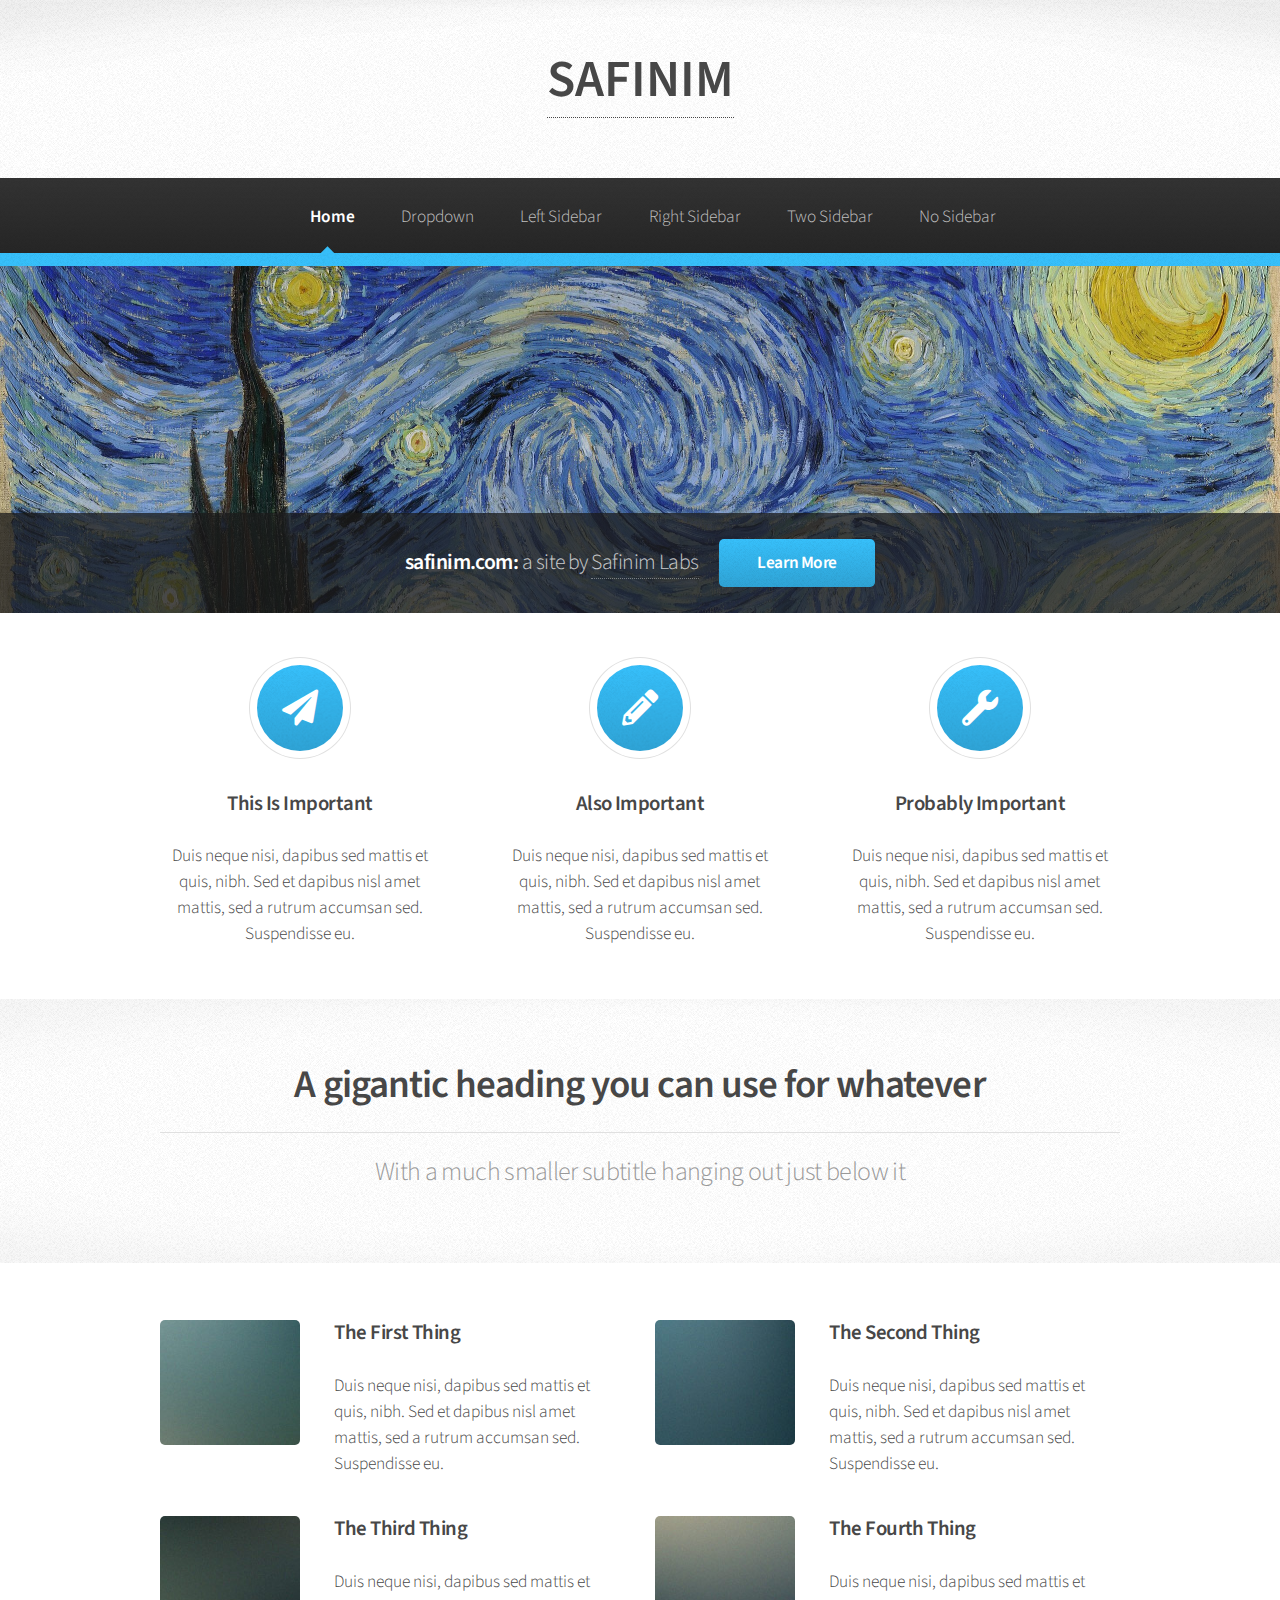
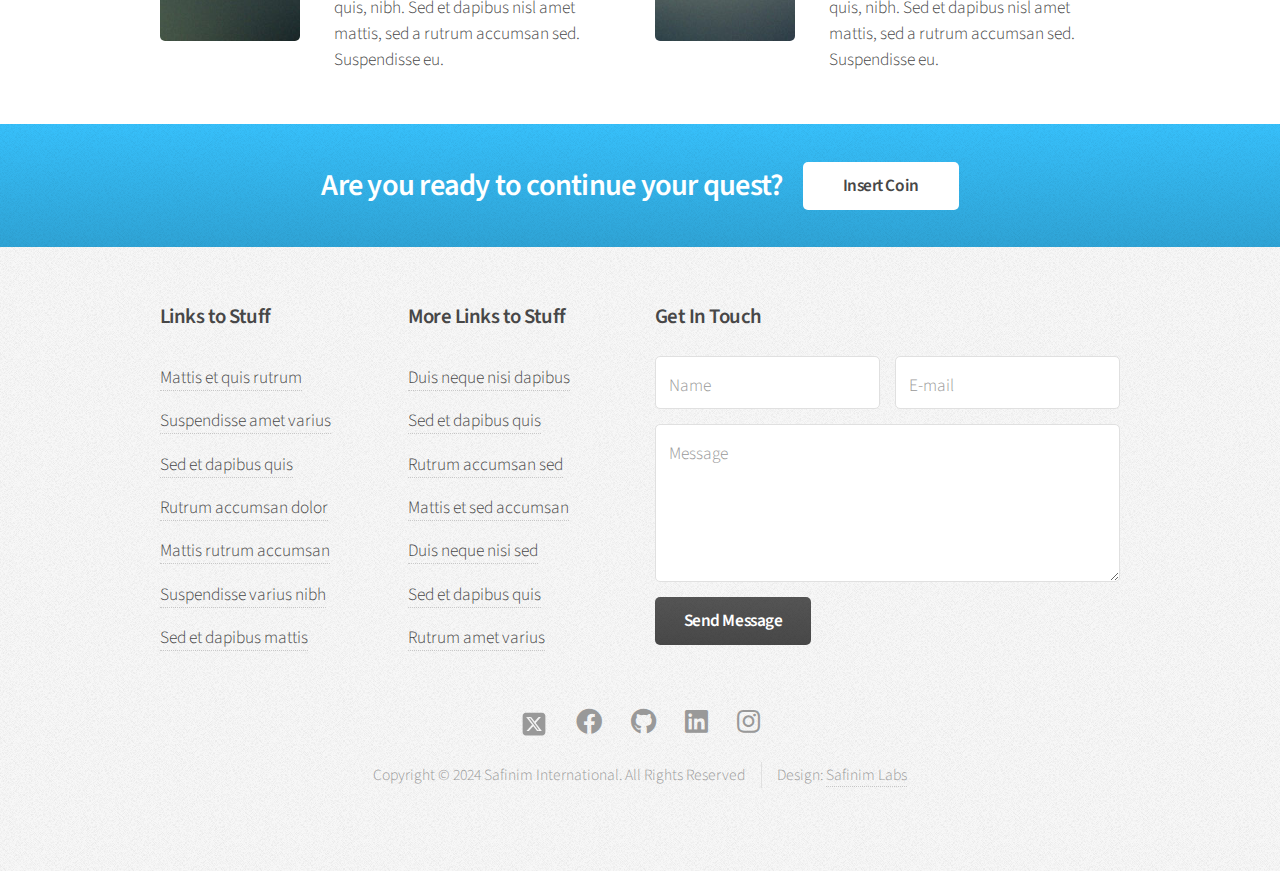
==== index.html @ cbef9712 "Update index.html" ====
<!DOCTYPE HTML>
<!--
	safinim.com by SAFINIM
	
	CCA 3.0 license (safinim.comt/license)
-->
<html>
	<head>
		<title>SAFINIM</title>
		<meta charset="utf-8" />
		<meta name="viewport" content="width=device-width, initial-scale=1, user-scalable=no" />
		<link rel="stylesheet" href="assets/css/main.css" />
		<link rel="icon" type="image/x-icon" href="images/favicon.ico">
		<link rel="apple-touch-icon" sizes="180x180" href="images/apple-touch-icon.png">
		<link rel="icon" type="image/png" sizes="32x32" href="images/favicon-32x32.png">
		<link rel="icon" type="image/png" sizes="16x16" href="images/favicon-16x16.png">
		<link rel="manifest" href="images/site.webmanifest">
	</head>
	<body class="is-preload">
		<div id="page-wrapper">

			<!-- Header -->
				<div id="header">

					<!-- Logo -->
						<h5 style="font-size:3em"><a href="./" id="logo">SAFINIM</a></h5>

					<!-- Nav -->
						<nav id="nav">
							<ul>
								<li class="current"><a href="./">Home</a></li>
								<li>
									<a href="#">Dropdown</a>
									<ul>
										<li><a href="#">Lorem dolor</a></li>
										<li><a href="#">Magna phasellus</a></li>
										<li><a href="#">Etiam sed tempus</a></li>
										<li>
											<a href="#">Submenu</a>
											<ul>
												<li><a href="#">Lorem dolor</a></li>
												<li><a href="#">Phasellus magna</a></li>
												<li><a href="#">Magna phasellus</a></li>
												<li><a href="#">Etiam nisl</a></li>
												<li><a href="#">Veroeros feugiat</a></li>
											</ul>
										</li>
										<li><a href="#">Veroeros feugiat</a></li>
									</ul>
								</li>
								<li><a href="left-sidebar">Left Sidebar</a></li>
								<li><a href="right-sidebar">Right Sidebar</a></li>
								<li><a href="two-sidebar">Two Sidebar</a></li>
								<li><a href="no-sidebar">No Sidebar</a></li>
							</ul>
						</nav>

				</div>

			<!-- Banner -->
				<section id="banner">
					<header>
						<h2>safinim.com: <em>a site by <a href="#">Safinim Labs</a></em></h2>
						<a href="#" class="button">Learn More</a>
					</header>
				</section>

			<!-- Highlights -->
				<section class="wrapper style1">
					<div class="container">
						<div class="row gtr-200">
							<section class="col-4 col-12-narrower">
								<div class="box highlight">
									<i class="icon solid major fa-paper-plane"></i>
									<h3>This Is Important</h3>
									<p>Duis neque nisi, dapibus sed mattis et quis, nibh. Sed et dapibus nisl amet mattis, sed a rutrum accumsan sed. Suspendisse eu.</p>
								</div>
							</section>
							<section class="col-4 col-12-narrower">
								<div class="box highlight">
									<i class="icon solid major fa-pencil-alt"></i>
									<h3>Also Important</h3>
									<p>Duis neque nisi, dapibus sed mattis et quis, nibh. Sed et dapibus nisl amet mattis, sed a rutrum accumsan sed. Suspendisse eu.</p>
								</div>
							</section>
							<section class="col-4 col-12-narrower">
								<div class="box highlight">
									<i class="icon solid major fa-wrench"></i>
									<h3>Probably Important</h3>
									<p>Duis neque nisi, dapibus sed mattis et quis, nibh. Sed et dapibus nisl amet mattis, sed a rutrum accumsan sed. Suspendisse eu.</p>
								</div>
							</section>
						</div>
					</div>
				</section>

			<!-- Gigantic Heading -->
				<section class="wrapper style2">
					<div class="container">
						<header class="major">
							<h2>A gigantic heading you can use for whatever</h2>
							<p>With a much smaller subtitle hanging out just below it</p>
						</header>
					</div>
				</section>

			<!-- Posts -->
				<section class="wrapper style1">
					<div class="container">
						<div class="row">
							<section class="col-6 col-12-narrower">
								<div class="box post">
									<a href="#" class="image left"><img src="images/pic01.jpg" alt="" /></a>
									<div class="inner">
										<h3>The First Thing</h3>
										<p>Duis neque nisi, dapibus sed mattis et quis, nibh. Sed et dapibus nisl amet mattis, sed a rutrum accumsan sed. Suspendisse eu.</p>
									</div>
								</div>
							</section>
							<section class="col-6 col-12-narrower">
								<div class="box post">
									<a href="#" class="image left"><img src="images/pic02.jpg" alt="" /></a>
									<div class="inner">
										<h3>The Second Thing</h3>
										<p>Duis neque nisi, dapibus sed mattis et quis, nibh. Sed et dapibus nisl amet mattis, sed a rutrum accumsan sed. Suspendisse eu.</p>
									</div>
								</div>
							</section>
						</div>
						<div class="row">
							<section class="col-6 col-12-narrower">
								<div class="box post">
									<a href="#" class="image left"><img src="images/pic03.jpg" alt="" /></a>
									<div class="inner">
										<h3>The Third Thing</h3>
										<p>Duis neque nisi, dapibus sed mattis et quis, nibh. Sed et dapibus nisl amet mattis, sed a rutrum accumsan sed. Suspendisse eu.</p>
									</div>
								</div>
							</section>
							<section class="col-6 col-12-narrower">
								<div class="box post">
									<a href="#" class="image left"><img src="images/pic04.jpg" alt="" /></a>
									<div class="inner">
										<h3>The Fourth Thing</h3>
										<p>Duis neque nisi, dapibus sed mattis et quis, nibh. Sed et dapibus nisl amet mattis, sed a rutrum accumsan sed. Suspendisse eu.</p>
									</div>
								</div>
							</section>
						</div>
					</div>
				</section>

			<!-- CTA -->
				<section id="cta" class="wrapper style3">
					<div class="container">
						<header>
							<h2>Are you ready to continue your quest?</h2>
							<a href="#" class="button">Insert Coin</a>
						</header>
					</div>
				</section>

			<!-- Footer -->
				<div id="footer">
					<div class="container">
						<div class="row">
							<section class="col-3 col-6-narrower col-12-mobilep">
								<h3>Links to Stuff</h3>
								<ul class="links">
									<li><a href="#">Mattis et quis rutrum</a></li>
									<li><a href="#">Suspendisse amet varius</a></li>
									<li><a href="#">Sed et dapibus quis</a></li>
									<li><a href="#">Rutrum accumsan dolor</a></li>
									<li><a href="#">Mattis rutrum accumsan</a></li>
									<li><a href="#">Suspendisse varius nibh</a></li>
									<li><a href="#">Sed et dapibus mattis</a></li>
								</ul>
							</section>
							<section class="col-3 col-6-narrower col-12-mobilep">
								<h3>More Links to Stuff</h3>
								<ul class="links">
									<li><a href="#">Duis neque nisi dapibus</a></li>
									<li><a href="#">Sed et dapibus quis</a></li>
									<li><a href="#">Rutrum accumsan sed</a></li>
									<li><a href="#">Mattis et sed accumsan</a></li>
									<li><a href="#">Duis neque nisi sed</a></li>
									<li><a href="#">Sed et dapibus quis</a></li>
									<li><a href="#">Rutrum amet varius</a></li>
								</ul>
							</section>
							<section class="col-6 col-12-narrower">
								<h3>Get In Touch</h3>
								<form action="https://formspree.io/f/xyyrrbng" method="POST">
									<div class="row gtr-50">
										<div class="col-6 col-12-mobilep">
											<input type="text" name="Name" id="name" placeholder="Name" required="" />
										</div>
										<div class="col-6 col-12-mobilep">
											<input type="email" name="Replyto" id="email" placeholder="E-mail" required="" />
										</div>
										<div class="col-12">
											<textarea name="Message" id="message" placeholder="Message" required="" rows="5"></textarea>
											<input type="hidden" name="Subject" id="email-subject" value="Contact Form Submission">
										</div>
										<div class="col-12">
											<ul class="actions">
												<li><input type="submit" class="button alt" value="Send Message" /></li>
											</ul>
										</div>
									</div>
								</form>
							</section>
						</div>
					</div>

					<!-- Icons -->
						<ul class="icons">
							<!-- Altri link alle icone sociali -->
						    	<li>
								<a href="https://x.com" target="_blank" rel="noopener noreferrer" class="icon brands">
									<span class="label">X</span>
									<svg xmlns="https://www.w3.org/2000/svg" viewBox="0 0 448 512" class="icon-svg">
										<path d="M64 32C28.7 32 0 60.7 0 96V416c0 35.3 28.7 64 64 64H384c35.3 0 64-28.7 64-64V96c0-35.3-28.7-64-64-64H64zm297.1 84L257.3 234.6 379.4 396H283.8L209 298.1 123.3 396H75.8l111-126.9L69.7 116h98l67.7 89.5L313.6 116h47.5zM323.3 367.6L153.4 142.9H125.1L296.9 367.6h26.3z"/>
									</svg>
								</a>
							</li>
							<li><a href="https://facebook.com" target="_blank" rel="noopener noreferrer" class="icon brands fa-facebook"><span class="label">Facebook</span></a></li>
							<li><a href="https://github.com/GitSafinim" target="_blank" rel="noopener noreferrer" class="icon brands fa-github"><span class="label">GitHub</span></a></li>
							<li><a href="https://linkedin.com" target="_blank" rel="noopener noreferrer" class="icon brands fa-linkedin"><span class="label">LinkedIn</span></a></li>
							<li><a href="https://instagram.com" target="_blank" rel="noopener noreferrer" class="icon brands fa-instagram"><span class="label">Instagram</span></a></li>
						</ul>

					<!-- Copyright -->
						<div class="copyright">
							<ul class="menu">
								<li>Copyright © 2024 Safinim International. All Rights Reserved</li><li>Design: <a href="#">Safinim Labs</a></li>
							</ul>
						</div>

				</div>

		</div>

		<!-- Scripts -->
			<script src="assets/js/jquery.min.js"></script>
			<script src="assets/js/jquery.dropotron.min.js"></script>
			<script src="assets/js/browser.min.js"></script>
			<script src="assets/js/breakpoints.min.js"></script>
			<script src="assets/js/util.js"></script>
			<script src="assets/js/main.js"></script>

	</body>
</html>
---- assets/css/main.css ----
@import url("fontawesome-all.min.css");
@import url("https://fonts.googleapis.com/css?family=Source+Sans+Pro:300,300italic,600,600italic");

/*
	safinim.com by SAFINIM
	
	CCA 3.0 license (safinim.comt/license)
*/

html, body, div, span, applet, object,
iframe, h1, h2, h3, h4, h5, h6, p, blockquote,
pre, a, abbr, acronym, address, big, cite,
code, del, dfn, em, img, ins, kbd, q, s, samp,
small, strike, strong, sub, sup, tt, var, b,
u, i, center, dl, dt, dd, ol, ul, li, fieldset,
form, label, legend, table, caption, tbody,
tfoot, thead, tr, th, td, article, aside,
canvas, details, embed, figure, figcaption,
footer, header, hgroup, menu, nav, output, ruby,
section, summary, time, mark, audio, video {
	margin: 0;
	padding: 0;
	border: 0;
	font-size: 100%;
	font: inherit;
	vertical-align: baseline;}

article, aside, details, figcaption, figure,
footer, header, hgroup, menu, nav, section {
	display: block;}

body {
	line-height: 1;
}

ol, ul {
	list-style: none;
}

blockquote, q {
	quotes: none;
}

	blockquote:before, blockquote:after, q:before, q:after {
		content: '';
		content: none;
	}

table {
	border-collapse: collapse;
	border-spacing: 0;
}

body {
	-webkit-text-size-adjust: none;
}

mark {
	background-color: transparent;
	color: inherit;
}

input::-moz-focus-inner {
	border: 0;
	padding: 0;
}

input, select, textarea {
	-moz-appearance: none;
	-webkit-appearance: none;
	-ms-appearance: none;
	appearance: none;
}

/* Basic */

	html {
		box-sizing: border-box;
	}

	*, *:before, *:after {
		box-sizing: inherit;
	}

	body {
		background: #f7f7f7 url("images/bg01.png");
	}

		body.is-preload *, body.is-preload *:before, body.is-preload *:after {
			-moz-animation: none !important;
			-webkit-animation: none !important;
			-ms-animation: none !important;
			animation: none !important;
			-moz-transition: none !important;
			-webkit-transition: none !important;
			-ms-transition: none !important;
			transition: none !important;
		}

	body, input, select, textarea {
		color: #474747;
		font-family: 'Source Sans Pro', sans-serif;
		font-size: 16pt;
		font-weight: 300;
		line-height: 1.65em;
	}

	a {
		-moz-transition: color 0.2s ease-in-out, border-color 0.2s ease-in-out, opacity 0.2s ease-in-out;
		-webkit-transition: color 0.2s ease-in-out, border-color 0.2s ease-in-out, opacity 0.2s ease-in-out;
		-ms-transition: color 0.2s ease-in-out, border-color 0.2s ease-in-out, opacity 0.2s ease-in-out;
		transition: color 0.2s ease-in-out, border-color 0.2s ease-in-out, opacity 0.2s ease-in-out;
		color: #37c0fb;
		text-decoration: none;
		border-bottom: dotted 1px;
	}

		a:hover {
			color: #37c0fb;
			border-bottom-color: transparent;
		}

	strong, b {
		font-weight: 600;
	}

	em, i {
		font-style: italic;
	}

	p, ul, ol, dl, table, blockquote {
		margin: 0 0 2em 0;
	}

	h1, h2, h3, h4, h5, h6 {
		color: inherit;
		font-weight: 600;
		line-height: 1.75em;
		margin-bottom: 1em;
	}

		h1 a, h2 a, h3 a, h4 a, h5 a, h6 a {
			color: inherit;
			text-decoration: none;
		}

		h1 em, h2 em, h3 em, h4 em, h5 em, h6 em {
			font-style: normal;
			font-weight: 300;
		}

	h2 {
		font-size: 1.75em;
		letter-spacing: -0.025em;
	}

	h3 {
		font-size: 1.2em;
		letter-spacing: -0.025em;
	}

	sub {
		font-size: 0.8em;
		position: relative;
		top: 0.5em;
	}

	sup {
		font-size: 0.8em;
		position: relative;
		top: -0.5em;
	}

	hr {
		border-top: solid 1px #e0e0e0;
		border: 0;
		margin-bottom: 1.5em;
	}

	blockquote {
		border-left: solid 0.5em #e0e0e0;
		font-style: italic;
		padding: 1em 0 1em 2em;
	}

/* Container */

	.container {
		margin: 0 auto;
		max-width: 100%;
		width: 1400px;
	}

		@media screen and (max-width: 1680px) {

			.container {
				width: 1200px;
			}

		}

		@media screen and (max-width: 1280px) {

			.container {
				width: 960px;
			}

		}

		@media screen and (max-width: 980px) {

			.container {
				width: 95%;
			}

		}

		@media screen and (max-width: 840px) {

			.container {
				width: 95%;
			}

		}

		@media screen and (max-width: 736px) {

			.container {
				width: 90%;
			}

		}

		@media screen and (max-width: 480px) {

			.container {
				width: 100%;
			}

		}

/* Row */

	.row {
		display: flex;
		flex-wrap: wrap;
		box-sizing: border-box;
		align-items: stretch;
	}

		.row > * {
			box-sizing: border-box;
		}

		.row.gtr-uniform > * > :last-child {
			margin-bottom: 0;
		}

		.row.aln-left {
			justify-content: flex-start;
		}

		.row.aln-center {
			justify-content: center;
		}

		.row.aln-right {
			justify-content: flex-end;
		}

		.row.aln-top {
			align-items: flex-start;
		}

		.row.aln-middle {
			align-items: center;
		}

		.row.aln-bottom {
			align-items: flex-end;
		}

		.row > .imp {
			order: -1;
		}

		.row > .col-1 {
			width: 8.33333%;
		}

		.row > .off-1 {
			margin-left: 8.33333%;
		}

		.row > .col-2 {
			width: 16.66667%;
		}

		.row > .off-2 {
			margin-left: 16.66667%;
		}

		.row > .col-3 {
			width: 25%;
		}

		.row > .off-3 {
			margin-left: 25%;
		}

		.row > .col-4 {
			width: 33.33333%;
		}

		.row > .off-4 {
			margin-left: 33.33333%;
		}

		.row > .col-5 {
			width: 41.66667%;
		}

		.row > .off-5 {
			margin-left: 41.66667%;
		}

		.row > .col-6 {
			width: 50%;
		}

		.row > .off-6 {
			margin-left: 50%;
		}

		.row > .col-7 {
			width: 58.33333%;
		}

		.row > .off-7 {
			margin-left: 58.33333%;
		}

		.row > .col-8 {
			width: 66.66667%;
		}

		.row > .off-8 {
			margin-left: 66.66667%;
		}

		.row > .col-9 {
			width: 75%;
		}

		.row > .off-9 {
			margin-left: 75%;
		}

		.row > .col-10 {
			width: 83.33333%;
		}

		.row > .off-10 {
			margin-left: 83.33333%;
		}

		.row > .col-11 {
			width: 91.66667%;
		}

		.row > .off-11 {
			margin-left: 91.66667%;
		}

		.row > .col-12 {
			width: 100%;
		}

		.row > .off-12 {
			margin-left: 100%;
		}

		.row.gtr-0 {
			margin-top: 0px;
			margin-left: 0px;
		}

			.row.gtr-0 > * {
				padding: 0px 0 0 0px;
			}

			.row.gtr-0.gtr-uniform {
				margin-top: 0px;
			}

				.row.gtr-0.gtr-uniform > * {
					padding-top: 0px;
				}

		.row.gtr-25 {
			margin-top: -12.5px;
			margin-left: -12.5px;
		}

			.row.gtr-25 > * {
				padding: 12.5px 0 0 12.5px;
			}

			.row.gtr-25.gtr-uniform {
				margin-top: -12.5px;
			}

				.row.gtr-25.gtr-uniform > * {
					padding-top: 12.5px;
				}

		.row.gtr-50 {
			margin-top: -25px;
			margin-left: -25px;
		}

			.row.gtr-50 > * {
				padding: 25px 0 0 25px;
			}

			.row.gtr-50.gtr-uniform {
				margin-top: -25px;
			}

				.row.gtr-50.gtr-uniform > * {
					padding-top: 25px;
				}

		.row {
			margin-top: -50px;
			margin-left: -50px;
		}

			.row > * {
				padding: 50px 0 0 50px;
			}

			.row.gtr-uniform {
				margin-top: -50px;
			}

				.row.gtr-uniform > * {
					padding-top: 50px;
				}

		.row.gtr-150 {
			margin-top: -75px;
			margin-left: -75px;
		}

			.row.gtr-150 > * {
				padding: 75px 0 0 75px;
			}

			.row.gtr-150.gtr-uniform {
				margin-top: -75px;
			}

				.row.gtr-150.gtr-uniform > * {
					padding-top: 75px;
				}

		.row.gtr-200 {
			margin-top: -100px;
			margin-left: -100px;
		}

			.row.gtr-200 > * {
				padding: 100px 0 0 100px;
			}

			.row.gtr-200.gtr-uniform {
				margin-top: -100px;
			}

				.row.gtr-200.gtr-uniform > * {
					padding-top: 100px;
				}

		@media screen and (max-width: 1680px) {

			.row {
				display: flex;
				flex-wrap: wrap;
				box-sizing: border-box;
				align-items: stretch;
			}

				.row > * {
					box-sizing: border-box;
				}

				.row.gtr-uniform > * > :last-child {
					margin-bottom: 0;
				}

				.row.aln-left {
					justify-content: flex-start;
				}

				.row.aln-center {
					justify-content: center;
				}

				.row.aln-right {
					justify-content: flex-end;
				}

				.row.aln-top {
					align-items: flex-start;
				}

				.row.aln-middle {
					align-items: center;
				}

				.row.aln-bottom {
					align-items: flex-end;
				}

				.row > .imp-wide {
					order: -1;
				}

				.row > .col-1-wide {
					width: 8.33333%;
				}

				.row > .off-1-wide {
					margin-left: 8.33333%;
				}

				.row > .col-2-wide {
					width: 16.66667%;
				}

				.row > .off-2-wide {
					margin-left: 16.66667%;
				}

				.row > .col-3-wide {
					width: 25%;
				}

				.row > .off-3-wide {
					margin-left: 25%;
				}

				.row > .col-4-wide {
					width: 33.33333%;
				}

				.row > .off-4-wide {
					margin-left: 33.33333%;
				}

				.row > .col-5-wide {
					width: 41.66667%;
				}

				.row > .off-5-wide {
					margin-left: 41.66667%;
				}

				.row > .col-6-wide {
					width: 50%;
				}

				.row > .off-6-wide {
					margin-left: 50%;
				}

				.row > .col-7-wide {
					width: 58.33333%;
				}

				.row > .off-7-wide {
					margin-left: 58.33333%;
				}

				.row > .col-8-wide {
					width: 66.66667%;
				}

				.row > .off-8-wide {
					margin-left: 66.66667%;
				}

				.row > .col-9-wide {
					width: 75%;
				}

				.row > .off-9-wide {
					margin-left: 75%;
				}

				.row > .col-10-wide {
					width: 83.33333%;
				}

				.row > .off-10-wide {
					margin-left: 83.33333%;
				}

				.row > .col-11-wide {
					width: 91.66667%;
				}

				.row > .off-11-wide {
					margin-left: 91.66667%;
				}

				.row > .col-12-wide {
					width: 100%;
				}

				.row > .off-12-wide {
					margin-left: 100%;
				}

				.row.gtr-0 {
					margin-top: 0px;
					margin-left: 0px;
				}

					.row.gtr-0 > * {
						padding: 0px 0 0 0px;
					}

					.row.gtr-0.gtr-uniform {
						margin-top: 0px;
					}

						.row.gtr-0.gtr-uniform > * {
							padding-top: 0px;
						}

				.row.gtr-25 {
					margin-top: -10px;
					margin-left: -10px;
				}

					.row.gtr-25 > * {
						padding: 10px 0 0 10px;
					}

					.row.gtr-25.gtr-uniform {
						margin-top: -10px;
					}

						.row.gtr-25.gtr-uniform > * {
							padding-top: 10px;
						}

				.row.gtr-50 {
					margin-top: -20px;
					margin-left: -20px;
				}

					.row.gtr-50 > * {
						padding: 20px 0 0 20px;
					}

					.row.gtr-50.gtr-uniform {
						margin-top: -20px;
					}

						.row.gtr-50.gtr-uniform > * {
							padding-top: 20px;
						}

				.row {
					margin-top: -40px;
					margin-left: -40px;
				}

					.row > * {
						padding: 40px 0 0 40px;
					}

					.row.gtr-uniform {
						margin-top: -40px;
					}

						.row.gtr-uniform > * {
							padding-top: 40px;
						}

				.row.gtr-150 {
					margin-top: -60px;
					margin-left: -60px;
				}

					.row.gtr-150 > * {
						padding: 60px 0 0 60px;
					}

					.row.gtr-150.gtr-uniform {
						margin-top: -60px;
					}

						.row.gtr-150.gtr-uniform > * {
							padding-top: 60px;
						}

				.row.gtr-200 {
					margin-top: -80px;
					margin-left: -80px;
				}

					.row.gtr-200 > * {
						padding: 80px 0 0 80px;
					}

					.row.gtr-200.gtr-uniform {
						margin-top: -80px;
					}

						.row.gtr-200.gtr-uniform > * {
							padding-top: 80px;
						}

		}

		@media screen and (max-width: 1280px) {

			.row {
				display: flex;
				flex-wrap: wrap;
				box-sizing: border-box;
				align-items: stretch;
			}

				.row > * {
					box-sizing: border-box;
				}

				.row.gtr-uniform > * > :last-child {
					margin-bottom: 0;
				}

				.row.aln-left {
					justify-content: flex-start;
				}

				.row.aln-center {
					justify-content: center;
				}

				.row.aln-right {
					justify-content: flex-end;
				}

				.row.aln-top {
					align-items: flex-start;
				}

				.row.aln-middle {
					align-items: center;
				}

				.row.aln-bottom {
					align-items: flex-end;
				}

				.row > .imp-normal {
					order: -1;
				}

				.row > .col-1-normal {
					width: 8.33333%;
				}

				.row > .off-1-normal {
					margin-left: 8.33333%;
				}

				.row > .col-2-normal {
					width: 16.66667%;
				}

				.row > .off-2-normal {
					margin-left: 16.66667%;
				}

				.row > .col-3-normal {
					width: 25%;
				}

				.row > .off-3-normal {
					margin-left: 25%;
				}

				.row > .col-4-normal {
					width: 33.33333%;
				}

				.row > .off-4-normal {
					margin-left: 33.33333%;
				}

				.row > .col-5-normal {
					width: 41.66667%;
				}

				.row > .off-5-normal {
					margin-left: 41.66667%;
				}

				.row > .col-6-normal {
					width: 50%;
				}

				.row > .off-6-normal {
					margin-left: 50%;
				}

				.row > .col-7-normal {
					width: 58.33333%;
				}

				.row > .off-7-normal {
					margin-left: 58.33333%;
				}

				.row > .col-8-normal {
					width: 66.66667%;
				}

				.row > .off-8-normal {
					margin-left: 66.66667%;
				}

				.row > .col-9-normal {
					width: 75%;
				}

				.row > .off-9-normal {
					margin-left: 75%;
				}

				.row > .col-10-normal {
					width: 83.33333%;
				}

				.row > .off-10-normal {
					margin-left: 83.33333%;
				}

				.row > .col-11-normal {
					width: 91.66667%;
				}

				.row > .off-11-normal {
					margin-left: 91.66667%;
				}

				.row > .col-12-normal {
					width: 100%;
				}

				.row > .off-12-normal {
					margin-left: 100%;
				}

				.row.gtr-0 {
					margin-top: 0px;
					margin-left: 0px;
				}

					.row.gtr-0 > * {
						padding: 0px 0 0 0px;
					}

					.row.gtr-0.gtr-uniform {
						margin-top: 0px;
					}

						.row.gtr-0.gtr-uniform > * {
							padding-top: 0px;
						}

				.row.gtr-25 {
					margin-top: -7.5px;
					margin-left: -7.5px;
				}

					.row.gtr-25 > * {
						padding: 7.5px 0 0 7.5px;
					}

					.row.gtr-25.gtr-uniform {
						margin-top: -7.5px;
					}

						.row.gtr-25.gtr-uniform > * {
							padding-top: 7.5px;
						}

				.row.gtr-50 {
					margin-top: -15px;
					margin-left: -15px;
				}

					.row.gtr-50 > * {
						padding: 15px 0 0 15px;
					}

					.row.gtr-50.gtr-uniform {
						margin-top: -15px;
					}

						.row.gtr-50.gtr-uniform > * {
							padding-top: 15px;
						}

				.row {
					margin-top: -30px;
					margin-left: -30px;
				}

					.row > * {
						padding: 30px 0 0 30px;
					}

					.row.gtr-uniform {
						margin-top: -30px;
					}

						.row.gtr-uniform > * {
							padding-top: 30px;
						}

				.row.gtr-150 {
					margin-top: -45px;
					margin-left: -45px;
				}

					.row.gtr-150 > * {
						padding: 45px 0 0 45px;
					}

					.row.gtr-150.gtr-uniform {
						margin-top: -45px;
					}

						.row.gtr-150.gtr-uniform > * {
							padding-top: 45px;
						}

				.row.gtr-200 {
					margin-top: -60px;
					margin-left: -60px;
				}

					.row.gtr-200 > * {
						padding: 60px 0 0 60px;
					}

					.row.gtr-200.gtr-uniform {
						margin-top: -60px;
					}

						.row.gtr-200.gtr-uniform > * {
							padding-top: 60px;
						}

		}

		@media screen and (max-width: 980px) {

			.row {
				display: flex;
				flex-wrap: wrap;
				box-sizing: border-box;
				align-items: stretch;
			}

				.row > * {
					box-sizing: border-box;
				}

				.row.gtr-uniform > * > :last-child {
					margin-bottom: 0;
				}

				.row.aln-left {
					justify-content: flex-start;
				}

				.row.aln-center {
					justify-content: center;
				}

				.row.aln-right {
					justify-content: flex-end;
				}

				.row.aln-top {
					align-items: flex-start;
				}

				.row.aln-middle {
					align-items: center;
				}

				.row.aln-bottom {
					align-items: flex-end;
				}

				.row > .imp-narrow {
					order: -1;
				}

				.row > .col-1-narrow {
					width: 8.33333%;
				}

				.row > .off-1-narrow {
					margin-left: 8.33333%;
				}

				.row > .col-2-narrow {
					width: 16.66667%;
				}

				.row > .off-2-narrow {
					margin-left: 16.66667%;
				}

				.row > .col-3-narrow {
					width: 25%;
				}

				.row > .off-3-narrow {
					margin-left: 25%;
				}

				.row > .col-4-narrow {
					width: 33.33333%;
				}

				.row > .off-4-narrow {
					margin-left: 33.33333%;
				}

				.row > .col-5-narrow {
					width: 41.66667%;
				}

				.row > .off-5-narrow {
					margin-left: 41.66667%;
				}

				.row > .col-6-narrow {
					width: 50%;
				}

				.row > .off-6-narrow {
					margin-left: 50%;
				}

				.row > .col-7-narrow {
					width: 58.33333%;
				}

				.row > .off-7-narrow {
					margin-left: 58.33333%;
				}

				.row > .col-8-narrow {
					width: 66.66667%;
				}

				.row > .off-8-narrow {
					margin-left: 66.66667%;
				}

				.row > .col-9-narrow {
					width: 75%;
				}

				.row > .off-9-narrow {
					margin-left: 75%;
				}

				.row > .col-10-narrow {
					width: 83.33333%;
				}

				.row > .off-10-narrow {
					margin-left: 83.33333%;
				}

				.row > .col-11-narrow {
					width: 91.66667%;
				}

				.row > .off-11-narrow {
					margin-left: 91.66667%;
				}

				.row > .col-12-narrow {
					width: 100%;
				}

				.row > .off-12-narrow {
					margin-left: 100%;
				}

				.row.gtr-0 {
					margin-top: 0px;
					margin-left: 0px;
				}

					.row.gtr-0 > * {
						padding: 0px 0 0 0px;
					}

					.row.gtr-0.gtr-uniform {
						margin-top: 0px;
					}

						.row.gtr-0.gtr-uniform > * {
							padding-top: 0px;
						}

				.row.gtr-25 {
					margin-top: -7.5px;
					margin-left: -7.5px;
				}

					.row.gtr-25 > * {
						padding: 7.5px 0 0 7.5px;
					}

					.row.gtr-25.gtr-uniform {
						margin-top: -7.5px;
					}

						.row.gtr-25.gtr-uniform > * {
							padding-top: 7.5px;
						}

				.row.gtr-50 {
					margin-top: -15px;
					margin-left: -15px;
				}

					.row.gtr-50 > * {
						padding: 15px 0 0 15px;
					}

					.row.gtr-50.gtr-uniform {
						margin-top: -15px;
					}

						.row.gtr-50.gtr-uniform > * {
							padding-top: 15px;
						}

				.row {
					margin-top: -30px;
					margin-left: -30px;
				}

					.row > * {
						padding: 30px 0 0 30px;
					}

					.row.gtr-uniform {
						margin-top: -30px;
					}

						.row.gtr-uniform > * {
							padding-top: 30px;
						}

				.row.gtr-150 {
					margin-top: -45px;
					margin-left: -45px;
				}

					.row.gtr-150 > * {
						padding: 45px 0 0 45px;
					}

					.row.gtr-150.gtr-uniform {
						margin-top: -45px;
					}

						.row.gtr-150.gtr-uniform > * {
							padding-top: 45px;
						}

				.row.gtr-200 {
					margin-top: -60px;
					margin-left: -60px;
				}

					.row.gtr-200 > * {
						padding: 60px 0 0 60px;
					}

					.row.gtr-200.gtr-uniform {
						margin-top: -60px;
					}

						.row.gtr-200.gtr-uniform > * {
							padding-top: 60px;
						}

		}

		@media screen and (max-width: 840px) {

			.row {
				display: flex;
				flex-wrap: wrap;
				box-sizing: border-box;
				align-items: stretch;
			}

				.row > * {
					box-sizing: border-box;
				}

				.row.gtr-uniform > * > :last-child {
					margin-bottom: 0;
				}

				.row.aln-left {
					justify-content: flex-start;
				}

				.row.aln-center {
					justify-content: center;
				}

				.row.aln-right {
					justify-content: flex-end;
				}

				.row.aln-top {
					align-items: flex-start;
				}

				.row.aln-middle {
					align-items: center;
				}

				.row.aln-bottom {
					align-items: flex-end;
				}

				.row > .imp-narrower {
					order: -1;
				}

				.row > .col-1-narrower {
					width: 8.33333%;
				}

				.row > .off-1-narrower {
					margin-left: 8.33333%;
				}

				.row > .col-2-narrower {
					width: 16.66667%;
				}

				.row > .off-2-narrower {
					margin-left: 16.66667%;
				}

				.row > .col-3-narrower {
					width: 25%;
				}

				.row > .off-3-narrower {
					margin-left: 25%;
				}

				.row > .col-4-narrower {
					width: 33.33333%;
				}

				.row > .off-4-narrower {
					margin-left: 33.33333%;
				}

				.row > .col-5-narrower {
					width: 41.66667%;
				}

				.row > .off-5-narrower {
					margin-left: 41.66667%;
				}

				.row > .col-6-narrower {
					width: 50%;
				}

				.row > .off-6-narrower {
					margin-left: 50%;
				}

				.row > .col-7-narrower {
					width: 58.33333%;
				}

				.row > .off-7-narrower {
					margin-left: 58.33333%;
				}

				.row > .col-8-narrower {
					width: 66.66667%;
				}

				.row > .off-8-narrower {
					margin-left: 66.66667%;
				}

				.row > .col-9-narrower {
					width: 75%;
				}

				.row > .off-9-narrower {
					margin-left: 75%;
				}

				.row > .col-10-narrower {
					width: 83.33333%;
				}

				.row > .off-10-narrower {
					margin-left: 83.33333%;
				}

				.row > .col-11-narrower {
					width: 91.66667%;
				}

				.row > .off-11-narrower {
					margin-left: 91.66667%;
				}

				.row > .col-12-narrower {
					width: 100%;
				}

				.row > .off-12-narrower {
					margin-left: 100%;
				}

				.row.gtr-0 {
					margin-top: 0px;
					margin-left: 0px;
				}

					.row.gtr-0 > * {
						padding: 0px 0 0 0px;
					}

					.row.gtr-0.gtr-uniform {
						margin-top: 0px;
					}

						.row.gtr-0.gtr-uniform > * {
							padding-top: 0px;
						}

				.row.gtr-25 {
					margin-top: -7.5px;
					margin-left: -7.5px;
				}

					.row.gtr-25 > * {
						padding: 7.5px 0 0 7.5px;
					}

					.row.gtr-25.gtr-uniform {
						margin-top: -7.5px;
					}

						.row.gtr-25.gtr-uniform > * {
							padding-top: 7.5px;
						}

				.row.gtr-50 {
					margin-top: -15px;
					margin-left: -15px;
				}

					.row.gtr-50 > * {
						padding: 15px 0 0 15px;
					}

					.row.gtr-50.gtr-uniform {
						margin-top: -15px;
					}

						.row.gtr-50.gtr-uniform > * {
							padding-top: 15px;
						}

				.row {
					margin-top: -30px;
					margin-left: -30px;
				}

					.row > * {
						padding: 30px 0 0 30px;
					}

					.row.gtr-uniform {
						margin-top: -30px;
					}

						.row.gtr-uniform > * {
							padding-top: 30px;
						}

				.row.gtr-150 {
					margin-top: -45px;
					margin-left: -45px;
				}

					.row.gtr-150 > * {
						padding: 45px 0 0 45px;
					}

					.row.gtr-150.gtr-uniform {
						margin-top: -45px;
					}

						.row.gtr-150.gtr-uniform > * {
							padding-top: 45px;
						}

				.row.gtr-200 {
					margin-top: -60px;
					margin-left: -60px;
				}

					.row.gtr-200 > * {
						padding: 60px 0 0 60px;
					}

					.row.gtr-200.gtr-uniform {
						margin-top: -60px;
					}

						.row.gtr-200.gtr-uniform > * {
							padding-top: 60px;
						}

		}

		@media screen and (max-width: 736px) {

			.row {
				display: flex;
				flex-wrap: wrap;
				box-sizing: border-box;
				align-items: stretch;
			}

				.row > * {
					box-sizing: border-box;
				}

				.row.gtr-uniform > * > :last-child {
					margin-bottom: 0;
				}

				.row.aln-left {
					justify-content: flex-start;
				}

				.row.aln-center {
					justify-content: center;
				}

				.row.aln-right {
					justify-content: flex-end;
				}

				.row.aln-top {
					align-items: flex-start;
				}

				.row.aln-middle {
					align-items: center;
				}

				.row.aln-bottom {
					align-items: flex-end;
				}

				.row > .imp-mobile {
					order: -1;
				}

				.row > .col-1-mobile {
					width: 8.33333%;
				}

				.row > .off-1-mobile {
					margin-left: 8.33333%;
				}

				.row > .col-2-mobile {
					width: 16.66667%;
				}

				.row > .off-2-mobile {
					margin-left: 16.66667%;
				}

				.row > .col-3-mobile {
					width: 25%;
				}

				.row > .off-3-mobile {
					margin-left: 25%;
				}

				.row > .col-4-mobile {
					width: 33.33333%;
				}

				.row > .off-4-mobile {
					margin-left: 33.33333%;
				}

				.row > .col-5-mobile {
					width: 41.66667%;
				}

				.row > .off-5-mobile {
					margin-left: 41.66667%;
				}

				.row > .col-6-mobile {
					width: 50%;
				}

				.row > .off-6-mobile {
					margin-left: 50%;
				}

				.row > .col-7-mobile {
					width: 58.33333%;
				}

				.row > .off-7-mobile {
					margin-left: 58.33333%;
				}

				.row > .col-8-mobile {
					width: 66.66667%;
				}

				.row > .off-8-mobile {
					margin-left: 66.66667%;
				}

				.row > .col-9-mobile {
					width: 75%;
				}

				.row > .off-9-mobile {
					margin-left: 75%;
				}

				.row > .col-10-mobile {
					width: 83.33333%;
				}

				.row > .off-10-mobile {
					margin-left: 83.33333%;
				}

				.row > .col-11-mobile {
					width: 91.66667%;
				}

				.row > .off-11-mobile {
					margin-left: 91.66667%;
				}

				.row > .col-12-mobile {
					width: 100%;
				}

				.row > .off-12-mobile {
					margin-left: 100%;
				}

				.row.gtr-0 {
					margin-top: 0px;
					margin-left: 0px;
				}

					.row.gtr-0 > * {
						padding: 0px 0 0 0px;
					}

					.row.gtr-0.gtr-uniform {
						margin-top: 0px;
					}

						.row.gtr-0.gtr-uniform > * {
							padding-top: 0px;
						}

				.row.gtr-25 {
					margin-top: -5px;
					margin-left: -5px;
				}

					.row.gtr-25 > * {
						padding: 5px 0 0 5px;
					}

					.row.gtr-25.gtr-uniform {
						margin-top: -5px;
					}

						.row.gtr-25.gtr-uniform > * {
							padding-top: 5px;
						}

				.row.gtr-50 {
					margin-top: -10px;
					margin-left: -10px;
				}

					.row.gtr-50 > * {
						padding: 10px 0 0 10px;
					}

					.row.gtr-50.gtr-uniform {
						margin-top: -10px;
					}

						.row.gtr-50.gtr-uniform > * {
							padding-top: 10px;
						}

				.row {
					margin-top: -20px;
					margin-left: -20px;
				}

					.row > * {
						padding: 20px 0 0 20px;
					}

					.row.gtr-uniform {
						margin-top: -20px;
					}

						.row.gtr-uniform > * {
							padding-top: 20px;
						}

				.row.gtr-150 {
					margin-top: -30px;
					margin-left: -30px;
				}

					.row.gtr-150 > * {
						padding: 30px 0 0 30px;
					}

					.row.gtr-150.gtr-uniform {
						margin-top: -30px;
					}

						.row.gtr-150.gtr-uniform > * {
							padding-top: 30px;
						}

				.row.gtr-200 {
					margin-top: -40px;
					margin-left: -40px;
				}

					.row.gtr-200 > * {
						padding: 40px 0 0 40px;
					}

					.row.gtr-200.gtr-uniform {
						margin-top: -40px;
					}

						.row.gtr-200.gtr-uniform > * {
							padding-top: 40px;
						}

		}

		@media screen and (max-width: 480px) {

			.row {
				display: flex;
				flex-wrap: wrap;
				box-sizing: border-box;
				align-items: stretch;
			}

				.row > * {
					box-sizing: border-box;
				}

				.row.gtr-uniform > * > :last-child {
					margin-bottom: 0;
				}

				.row.aln-left {
					justify-content: flex-start;
				}

				.row.aln-center {
					justify-content: center;
				}

				.row.aln-right {
					justify-content: flex-end;
				}

				.row.aln-top {
					align-items: flex-start;
				}

				.row.aln-middle {
					align-items: center;
				}

				.row.aln-bottom {
					align-items: flex-end;
				}

				.row > .imp-mobilep {
					order: -1;
				}

				.row > .col-1-mobilep {
					width: 8.33333%;
				}

				.row > .off-1-mobilep {
					margin-left: 8.33333%;
				}

				.row > .col-2-mobilep {
					width: 16.66667%;
				}

				.row > .off-2-mobilep {
					margin-left: 16.66667%;
				}

				.row > .col-3-mobilep {
					width: 25%;
				}

				.row > .off-3-mobilep {
					margin-left: 25%;
				}

				.row > .col-4-mobilep {
					width: 33.33333%;
				}

				.row > .off-4-mobilep {
					margin-left: 33.33333%;
				}

				.row > .col-5-mobilep {
					width: 41.66667%;
				}

				.row > .off-5-mobilep {
					margin-left: 41.66667%;
				}

				.row > .col-6-mobilep {
					width: 50%;
				}

				.row > .off-6-mobilep {
					margin-left: 50%;
				}

				.row > .col-7-mobilep {
					width: 58.33333%;
				}

				.row > .off-7-mobilep {
					margin-left: 58.33333%;
				}

				.row > .col-8-mobilep {
					width: 66.66667%;
				}

				.row > .off-8-mobilep {
					margin-left: 66.66667%;
				}

				.row > .col-9-mobilep {
					width: 75%;
				}

				.row > .off-9-mobilep {
					margin-left: 75%;
				}

				.row > .col-10-mobilep {
					width: 83.33333%;
				}

				.row > .off-10-mobilep {
					margin-left: 83.33333%;
				}

				.row > .col-11-mobilep {
					width: 91.66667%;
				}

				.row > .off-11-mobilep {
					margin-left: 91.66667%;
				}

				.row > .col-12-mobilep {
					width: 100%;
				}

				.row > .off-12-mobilep {
					margin-left: 100%;
				}

				.row.gtr-0 {
					margin-top: 0px;
					margin-left: 0px;
				}

					.row.gtr-0 > * {
						padding: 0px 0 0 0px;
					}

					.row.gtr-0.gtr-uniform {
						margin-top: 0px;
					}

						.row.gtr-0.gtr-uniform > * {
							padding-top: 0px;
						}

				.row.gtr-25 {
					margin-top: -5px;
					margin-left: -5px;
				}

					.row.gtr-25 > * {
						padding: 5px 0 0 5px;
					}

					.row.gtr-25.gtr-uniform {
						margin-top: -5px;
					}

						.row.gtr-25.gtr-uniform > * {
							padding-top: 5px;
						}

				.row.gtr-50 {
					margin-top: -10px;
					margin-left: -10px;
				}

					.row.gtr-50 > * {
						padding: 10px 0 0 10px;
					}

					.row.gtr-50.gtr-uniform {
						margin-top: -10px;
					}

						.row.gtr-50.gtr-uniform > * {
							padding-top: 10px;
						}

				.row {
					margin-top: -20px;
					margin-left: -20px;
				}

					.row > * {
						padding: 20px 0 0 20px;
					}

					.row.gtr-uniform {
						margin-top: -20px;
					}

						.row.gtr-uniform > * {
							padding-top: 20px;
						}

				.row.gtr-150 {
					margin-top: -30px;
					margin-left: -30px;
				}

					.row.gtr-150 > * {
						padding: 30px 0 0 30px;
					}

					.row.gtr-150.gtr-uniform {
						margin-top: -30px;
					}

						.row.gtr-150.gtr-uniform > * {
							padding-top: 30px;
						}

				.row.gtr-200 {
					margin-top: -40px;
					margin-left: -40px;
				}

					.row.gtr-200 > * {
						padding: 40px 0 0 40px;
					}

					.row.gtr-200.gtr-uniform {
						margin-top: -40px;
					}

						.row.gtr-200.gtr-uniform > * {
							padding-top: 40px;
						}

		}

/* Section/Article */

	section.special, article.special {
		text-align: center;
	}

	header p {
		color: #999;
		font-size: 1.25em;
		position: relative;
		margin-top: -1.25em;
		margin-bottom: 2.25em;
	}

	header.major {
		text-align: center;
		margin: 0 0 2em 0;
	}

		header.major h2 {
			font-size: 2.25em;
		}

		header.major p {
			position: relative;
			border-top: solid 1px #e0e0e0;
			padding: 1em 0 0 0;
			margin: 0;
			top: -1em;
			font-size: 1.5em;
			letter-spacing: -0.025em;
		}

	footer {
		margin: 0 0 3em 0;
	}

		footer > :last-child {
			margin-bottom: 0;
		}

		footer.major {
			padding-top: 3em;
		}

/* Form */

	input[type="text"],
	input[type="password"],
	input[type="email"],
	textarea {
		-moz-appearance: none;
		-webkit-appearance: none;
		-ms-appearance: none;
		appearance: none;
		-moz-transition: border-color 0.2s ease-in-out;
		-webkit-transition: border-color 0.2s ease-in-out;
		-ms-transition: border-color 0.2s ease-in-out;
		transition: border-color 0.2s ease-in-out;
		background: #fff;
		border: solid 1px #e0e0e0;
		border-radius: 5px;
		color: inherit;
		display: block;
		outline: 0;
		padding: 0.75em;
		text-decoration: none;
		width: 100%;
	}

		input[type="text"]:focus,
		input[type="password"]:focus,
		input[type="email"]:focus,
		textarea:focus {
			border-color: #37c0fb;
		}

	input[type="text"],
	input[type="password"],
	input[type="email"] {
		line-height: 1em;
	}

	label {
		display: block;
		color: inherit;
		font-weight: 600;
		line-height: 1.75em;
		margin-bottom: 0.5em;
	}

	::-webkit-input-placeholder {
		color: #999;
		position: relative;
		top: 3px;
	}

	:-moz-placeholder {
		color: #999;
	}

	::-moz-placeholder {
		color: #999;
	}

	:-ms-input-placeholder {
		color: #999;
	}

/* Image */

	.image {
		border: 0;
		display: inline-block;
		position: relative;
		border-radius: 5px;
	}

		.image img {
			display: block;
			border-radius: 5px;
		}

		.image.left {
			display: block;
			float: left;
			margin: 0 2em 2em 0;
			position: relative;
			top: 0.25em;
		}

			.image.left img {
				display: block;
				width: 100%;
			}

		.image.fit {
			display: block;
		}

			.image.fit img {
				display: block;
				width: 100%;
			}

		.image.featured {
			display: block;
			margin: 0 0 2em 0;
		}

			.image.featured img {
				display: block;
				width: 100%;
			}

/* Icon */

	.icon {
		text-decoration: none;
		position: relative;
		text-decoration: none;
	}

		.icon:before {
			-moz-osx-font-smoothing: grayscale;
			-webkit-font-smoothing: antialiased;
			display: inline-block;
			font-style: normal;
			font-variant: normal;
			text-rendering: auto;
			line-height: 1;
			text-transform: none !important;
			font-family: 'Font Awesome 5 Free';
			font-weight: 400;
		}

		.icon > .label {
			display: none;
		}

		.icon:before {
			line-height: inherit;
		}

		.icon.solid:before {
			font-weight: 900;
		}

		.icon-svg {
		    width: 1em;
		    height: 1em;
		    fill: currentColor; /* Permette all'icona di adottare il colore del testo corrente */
		    vertical-align: middle; /* Allinea verticalmente l'icona al centro */
		}

		.icon.brands:before {
			font-family: 'Font Awesome 5 Brands';
		}

		.icon.major {
			text-align: center;
			cursor: default;
			background-color: #37c0fb;
			background-image: -moz-linear-gradient(top, rgba(0,0,0,0), rgba(0,0,0,0.15)), url("images/bg01.png");
			background-image: -webkit-linear-gradient(top, rgba(0,0,0,0), rgba(0,0,0,0.15)), url("images/bg01.png");
			background-image: -ms-linear-gradient(top, rgba(0,0,0,0), rgba(0,0,0,0.15)), url("images/bg01.png");
			background-image: linear-gradient(top, rgba(0,0,0,0), rgba(0,0,0,0.15)), url("images/bg01.png");
			color: #fff;
			border-radius: 100%;
			display: inline-block;
			width: 5em;
			height: 5em;
			line-height: 5em;
			box-shadow: 0 0 0 7px white, 0 0 0 8px #e0e0e0;
			margin: 0 0 2em 0;
		}

			.icon.major:before {
				font-size: 36px;
			}

/* Lists */

	ol {
		list-style: decimal;
		padding-left: 1.25em;
	}

		ol li {
			padding-left: 0.25em;
		}

	ul {
		list-style: disc;
		padding-left: 1em;
	}

		ul li {
			padding-left: 0.5em;
		}

/* Links */

	ul.links {
		list-style: none;
		padding-left: 0;
	}

		ul.links li {
			line-height: 2.5em;
			padding-left: 0;
		}

/* Icons */

	ul.icons {
		cursor: default;
		list-style: none;
		padding-left: 0;
	}

		ul.icons li {
			display: inline-block;
			line-height: 1em;
			padding-left: 1.5em;
		}

			ul.icons li:first-child {
				padding-left: 0;
			}

			ul.icons li a, ul.icons li span {
				font-size: 2em;
				border: 0;
			}

/* Menu */

	ul.menu {
		list-style: none;
		padding-left: 0;
	}

		ul.menu li {
			border-left: solid 1px #e0e0e0;
			display: inline-block;
			padding: 0 0 0 1em;
			margin: 0 0 0 1em;
		}

			ul.menu li:first-child {
				border-left: 0;
				margin-left: 0;
				padding-left: 0;
			}

/* Actions */

	ul.actions {
		display: -moz-flex;
		display: -webkit-flex;
		display: -ms-flex;
		display: flex;
		cursor: default;
		list-style: none;
		margin-left: -1em;
		padding-left: 0;
	}

		ul.actions li {
			padding: 0 0 0 1em;
			vertical-align: middle;
		}

		ul.actions.special {
			-moz-justify-content: center;
			-webkit-justify-content: center;
			-ms-justify-content: center;
			justify-content: center;
			width: 100%;
			margin-left: 0;
		}

			ul.actions.special li:first-child {
				padding-left: 0;
			}

		ul.actions.stacked {
			-moz-flex-direction: column;
			-webkit-flex-direction: column;
			-ms-flex-direction: column;
			flex-direction: column;
			margin-left: 0;
		}

			ul.actions.stacked li {
				padding: 1.25em 0 0 0;
			}

				ul.actions.stacked li:first-child {
					padding-top: 0;
				}

		ul.actions.fit {
			width: calc(100% + 1em);
		}

			ul.actions.fit li {
				-moz-flex-grow: 1;
				-webkit-flex-grow: 1;
				-ms-flex-grow: 1;
				flex-grow: 1;
				-moz-flex-shrink: 1;
				-webkit-flex-shrink: 1;
				-ms-flex-shrink: 1;
				flex-shrink: 1;
				width: 100%;
			}

				ul.actions.fit li > * {
					width: 100%;
				}

			ul.actions.fit.stacked {
				width: 100%;
			}

		@media screen and (max-width: 736px) {

			ul.actions:not(.fixed) {
				-moz-flex-direction: column;
				-webkit-flex-direction: column;
				-ms-flex-direction: column;
				flex-direction: column;
				margin-left: 0;
				width: 100% !important;
			}

				ul.actions:not(.fixed) li {
					-moz-flex-grow: 1;
					-webkit-flex-grow: 1;
					-ms-flex-grow: 1;
					flex-grow: 1;
					-moz-flex-shrink: 1;
					-webkit-flex-shrink: 1;
					-ms-flex-shrink: 1;
					flex-shrink: 1;
					padding: 1em 0 0 0;
					text-align: center;
					width: 100%;
				}

					ul.actions:not(.fixed) li > * {
						width: 100%;
					}

					ul.actions:not(.fixed) li:first-child {
						padding-top: 0;
					}

					ul.actions:not(.fixed) li input[type="submit"],
					ul.actions:not(.fixed) li input[type="reset"],
					ul.actions:not(.fixed) li input[type="button"],
					ul.actions:not(.fixed) li button,
					ul.actions:not(.fixed) li .button {
						width: 100%;
					}

						ul.actions:not(.fixed) li input[type="submit"].icon:before,
						ul.actions:not(.fixed) li input[type="reset"].icon:before,
						ul.actions:not(.fixed) li input[type="button"].icon:before,
						ul.actions:not(.fixed) li button.icon:before,
						ul.actions:not(.fixed) li .button.icon:before {
							margin-left: -0.5em;
						}

		}

/* Tables */

	table {
		width: 100%;
	}

		table.default {
			width: 100%;
		}

			table.default tbody tr {
				border-bottom: solid 1px #e0e0e0;
			}

			table.default td {
				padding: 0.5em 1em 0.5em 1em;
			}

			table.default th {
				font-weight: 600;
				padding: 0.5em 1em 0.5em 1em;
				text-align: left;
			}

			table.default thead {
				background-color: #555555;
				background-image: -moz-linear-gradient(top, rgba(0,0,0,0), rgba(0,0,0,0.15)), url("images/bg01.png");
				background-image: -webkit-linear-gradient(top, rgba(0,0,0,0), rgba(0,0,0,0.15)), url("images/bg01.png");
				background-image: -ms-linear-gradient(top, rgba(0,0,0,0), rgba(0,0,0,0.15)), url("images/bg01.png");
				background-image: linear-gradient(top, rgba(0,0,0,0), rgba(0,0,0,0.15)), url("images/bg01.png");
				color: #fff;
			}

/* Button */

	input[type="submit"],
	input[type="reset"],
	input[type="button"],
	button,
	.button {
		-moz-appearance: none;
		-webkit-appearance: none;
		-ms-appearance: none;
		appearance: none;
		-moz-transition: background-color 0.2s ease-in-out, color 0.2s ease-in-out, box-shadow 0.2s ease-in-out;
		-webkit-transition: background-color 0.2s ease-in-out, color 0.2s ease-in-out, box-shadow 0.2s ease-in-out;
		-ms-transition: background-color 0.2s ease-in-out, color 0.2s ease-in-out, box-shadow 0.2s ease-in-out;
		transition: background-color 0.2s ease-in-out, color 0.2s ease-in-out, box-shadow 0.2s ease-in-out;
		background-image: -moz-linear-gradient(top, rgba(0,0,0,0), rgba(0,0,0,0.15)), url("images/bg01.png");
		background-image: -webkit-linear-gradient(top, rgba(0,0,0,0), rgba(0,0,0,0.15)), url("images/bg01.png");
		background-image: -ms-linear-gradient(top, rgba(0,0,0,0), rgba(0,0,0,0.15)), url("images/bg01.png");
		background-image: linear-gradient(top, rgba(0,0,0,0), rgba(0,0,0,0.15)), url("images/bg01.png");
		background-color: #37c0fb;
		border-radius: 5px;
		border: 0;
		color: #fff;
		cursor: pointer;
		display: inline-block;
		padding: 0 1.5em;
		line-height: 2.75em;
		min-width: 9em;
		text-align: center;
		text-decoration: none;
		font-weight: 600;
		letter-spacing: -0.025em;
	}

		input[type="submit"]:hover,
		input[type="reset"]:hover,
		input[type="button"]:hover,
		button:hover,
		.button:hover {
			background-color: #50c8fc;
			color: #fff !important;
		}

		input[type="submit"]:active,
		input[type="reset"]:active,
		input[type="button"]:active,
		button:active,
		.button:active {
			background-color: #1eb8fb;
			color: #fff;
		}

		input[type="submit"].alt,
		input[type="reset"].alt,
		input[type="button"].alt,
		button.alt,
		.button.alt {
			background-color: #555555;
			color: #fff;
		}

			input[type="submit"].alt:hover,
			input[type="reset"].alt:hover,
			input[type="button"].alt:hover,
			button.alt:hover,
			.button.alt:hover {
				background-color: #626262;
			}

			input[type="submit"].alt:active,
			input[type="reset"].alt:active,
			input[type="button"].alt:active,
			button.alt:active,
			.button.alt:active {
				background-color: #484848;
			}

		input[type="submit"].icon:before,
		input[type="reset"].icon:before,
		input[type="button"].icon:before,
		button.icon:before,
		.button.icon:before {
			margin-right: 0.5em;
		}

		input[type="submit"].fit,
		input[type="reset"].fit,
		input[type="button"].fit,
		button.fit,
		.button.fit {
			width: 100%;
		}

		input[type="submit"].small,
		input[type="reset"].small,
		input[type="button"].small,
		button.small,
		.button.small {
			font-size: 0.8em;
		}

/* Box */

	.box.highlight {
		text-align: center;
	}

	.box.post {
		position: relative;
		margin: 0 0 2em 0;
	}

		.box.post:after {
			content: '';
			display: block;
			clear: both;
		}

		.box.post .inner {
			margin-left: calc(30% + 2em);
		}

			.box.post .inner > :last-child {
				margin-bottom: 0;
			}

		.box.post .image {
			width: 30%;
			margin: 0;
		}

/* Header */

	#header {
		text-align: center;
		padding: 3em 0 0 0;
		background-color: #fff;
		background-image: url("images/bg02.png"), url("images/bg02.png"), url("images/bg01.png");
		background-position: top left,					top left,					top left;
		background-size: 100% 6em,					100% 6em,					auto;
		background-repeat: no-repeat,					no-repeat,					repeat;
	}

		#header h1 {
			padding: 0 0 2.75em 0;
			margin: 0;
		}

			#header h1 a {
				font-size: 1.5em;
				letter-spacing: -0.025em;
				border: 0;
			}

	#nav {
		cursor: default;
		background-color: #333;
		background-image: -moz-linear-gradient(top, rgba(0,0,0,0), rgba(0,0,0,0.3)), url("images/bg01.png");
		background-image: -webkit-linear-gradient(top, rgba(0,0,0,0), rgba(0,0,0,0.3)), url("images/bg01.png");
		background-image: -ms-linear-gradient(top, rgba(0,0,0,0), rgba(0,0,0,0.3)), url("images/bg01.png");
		background-image: linear-gradient(top, rgba(0,0,0,0), rgba(0,0,0,0.3)), url("images/bg01.png");
		padding: 0;
	}

		#nav:after {
			content: '';
			display: block;
			width: 100%;
			height: 0.75em;
			background-color: #37c0fb;
			background-image: url("images/bg01.png");
		}

		#nav > ul {
			margin: 0;
		}

			#nav > ul > li {
				position: relative;
				display: inline-block;
				margin-left: 1em;
			}

				#nav > ul > li a {
					color: #c0c0c0;
					text-decoration: none;
					border: 0;
					display: block;
					padding: 1.5em 0.5em 1.35em 0.5em;
				}

				#nav > ul > li:first-child {
					margin-left: 0;
				}

				#nav > ul > li:hover a {
					color: #fff;
				}

				#nav > ul > li.current {
					font-weight: 600;
				}

					#nav > ul > li.current:before {
						-moz-transform: rotateZ(45deg);
						-webkit-transform: rotateZ(45deg);
						-ms-transform: rotateZ(45deg);
						transform: rotateZ(45deg);
						width: 0.75em;
						height: 0.75em;
						content: '';
						display: block;
						position: absolute;
						bottom: -0.5em;
						left: 50%;
						margin-left: -0.375em;
						background-color: #37c0fb;
						background-image: url("images/bg01.png");
					}

					#nav > ul > li.current a {
						color: #fff;
					}

				#nav > ul > li.active a {
					color: #fff;
				}

				#nav > ul > li.active.current:before {
					opacity: 0;
				}

				#nav > ul > li > ul {
					display: none;
				}

/* Dropotron */

	.dropotron {
		background-image: -moz-linear-gradient(top, rgba(0,0,0,0.3), rgba(0,0,0,0)), url("images/bg01.png");
		background-image: -webkit-linear-gradient(top, rgba(0,0,0,0.3), rgba(0,0,0,0)), url("images/bg01.png");
		background-image: -ms-linear-gradient(top, rgba(0,0,0,0.3), rgba(0,0,0,0)), url("images/bg01.png");
		background-image: linear-gradient(top, rgba(0,0,0,0.3), rgba(0,0,0,0)), url("images/bg01.png");
		background-color: #333;
		border-radius: 5px;
		color: #fff;
		min-width: 10em;
		padding: 1em 0;
		text-align: center;
		box-shadow: 0 1em 1em 0 rgba(0, 0, 0, 0.5);
		list-style: none;
	}

		.dropotron > li {
			line-height: 2em;
			padding: 0 1.1em 0 1em;
		}

			.dropotron > li > a {
				color: #c0c0c0;
				text-decoration: none;
				border: 0;
			}

			.dropotron > li.active > a, .dropotron > li:hover > a {
				color: #fff;
			}

		.dropotron.level-0 {
			border-radius: 0 0 5px 5px;
			font-size: 0.9em;
			padding-top: 0;
			margin-top: -1px;
		}

/* Banner */

	#banner {
		background-image: url("../../images/banner.jpg");
		background-position: center center;
		background-size: cover;
		height: 28em;
		text-align: center;
		position: relative;
	}

		#banner header {
			position: absolute;
			bottom: 0;
			left: 0;
			width: 100%;
			background: #212121;
			background: rgba(27, 27, 27, 0.75);
			color: #fff;
			padding: 1.5em 0;
		}

			#banner header h2 {
				display: inline-block;
				margin: 0;
				font-size: 1.25em;
				vertical-align: middle;
			}

				#banner header h2 em {
					opacity: 0.75;
				}

				#banner header h2 a {
					border-bottom-color: rgba(255, 255, 255, 0.5);
				}

					#banner header h2 a:hover {
						border-bottom-color: transparent;
					}

			#banner header .button {
				vertical-align: middle;
				margin-left: 1em;
			}

/* Wrapper */

	.wrapper {
		padding: 5em 0 3em 0;
	}

		.wrapper.style1 {
			background: #fff;
		}

		.wrapper.style2 {
			background-color: #fff;
			background-image: url("images/bg02.png"), url("images/bg03.png"), url("images/bg01.png");
			background-position: top left,						bottom left,					top left;
			background-size: 100% 6em,						100% 6em,						auto;
			background-repeat: no-repeat,						no-repeat,						repeat;
		}

		.wrapper.style3 {
			background-color: #37c0fb;
			background-image: -moz-linear-gradient(top, rgba(0,0,0,0), rgba(0,0,0,0.15)), url("images/bg01.png");
			background-image: -webkit-linear-gradient(top, rgba(0,0,0,0), rgba(0,0,0,0.15)), url("images/bg01.png");
			background-image: -ms-linear-gradient(top, rgba(0,0,0,0), rgba(0,0,0,0.15)), url("images/bg01.png");
			background-image: linear-gradient(top, rgba(0,0,0,0), rgba(0,0,0,0.15)), url("images/bg01.png");
			color: #fff;
		}

			.wrapper.style3 .button {
				background: #fff;
				color: #474747;
			}

				.wrapper.style3 .button:hover {
					color: #37c0fb !important;
				}

/* CTA */

	#cta {
		text-align: center;
		padding: 3.5em 0;
	}

		#cta header h2 {
			display: inline-block;
			vertical-align: middle;
			margin: 0;
		}

		#cta header .button {
			vertical-align: middle;
			margin-left: 1em;
		}

/* Footer */

	#footer {
		padding: 4em 0 8em 0;
	}

		#footer a {
			color: inherit;
			border-bottom-color: rgba(71, 71, 71, 0.25);
		}

			#footer a:hover {
				color: #37c0fb;
				border-bottom-color: transparent;
			}

		#footer .container {
			margin-bottom: 4em;
		}

		#footer .icons {
			text-align: center;
			margin: 0;
		}

			#footer .icons a {
				color: #999;
			}

				#footer .icons a:hover {
					color: #474747;
				}

		#footer .copyright {
			color: #999;
			margin-top: 1.5em;
			text-align: center;
			font-size: 0.9em;
		}

/* Wide */

	@media screen and (max-width: 1680px) {

		/* Basic */

			body, input, select, textarea {
				font-size: 14pt;
				line-height: 1.5em;
			}

		/* Banner */

			#banner {
				height: 24em;
			}

	}

/* Normal */

	@media screen and (max-width: 1280px) {

		/* Basic */

			body, input, select, textarea {
				font-size: 13pt;
				line-height: 1.5em;
			}

		/* Lists */

			ol {
				padding-left: 1.25em;
			}

				ol li {
					padding-left: 0.25em;
				}

		/* Icons */

			ul.icons li a, ul.icons li span {
				font-size: 1.5em;
			}

		/* Header */

			#header {
				padding: 2em 0 0 0;
			}

				#header h1 {
					padding: 0 0 1.75em 0;
				}

		/* Banner */

			#banner {
				height: 20em;
			}

		/* Wrapper */

			.wrapper {
				padding: 3em 0 1em 0;
			}

		/* CTA */

			#cta {
				padding: 2em 0;
			}

		/* Footer */

			#footer {
				padding: 3em 0 3em 0;
			}

				#footer .container {
					margin-bottom: 1em;
				}

	}

/* Narrow */

	@media screen and (max-width: 980px) {

		/* Basic */

			body, input, select, textarea {
				font-size: 12pt;
				line-height: 1.5em;
			}

	}

/* Narrower */

	#navPanel, #titleBar {
		display: none;
	}

	@media screen and (max-width: 840px) {

		/* Basic */

			html, body {
				overflow-x: hidden;
			}

			body, input, select, textarea {
				font-size: 13pt;
			}

			h1, h2, h3, h4, h5, h6 {
				margin-bottom: 0.5em;
			}

			header p {
				margin-top: -0.75em;
			}

			header.major {
				text-align: center;
				margin: 0 0 2em 0;
			}

				header.major h2 {
					font-size: 1.75em;
				}

				header.major p {
					top: -0.25em;
					font-size: 1.25em;
				}

		/* Box */

			.box.highlight {
				text-align: left;
				position: relative;
				padding-left: 7em;
			}

				.box.highlight i {
					position: absolute;
					margin: 0;
					left: 0;
					top: 0.25em;
				}

			.box.post .inner {
				margin-left: calc(20% + 2em);
			}

			.box.post .image {
				width: 20%;
			}

		/* Header */

			#header {
				display: none;
			}

		/* Banner */

			#banner {
				height: 20em;
			}

				#banner header h2 {
					display: block;
				}

				#banner header .button {
					margin: 1em 0 0 0;
				}

		/* CTA */

			#cta {
				padding: 1.5em 0;
			}

				#cta header h2 {
					display: block;
				}

				#cta header .button {
					margin: 1em 0 0 0;
				}

		/* Footer */

			#footer {
				text-align: center;
			}

				#footer .container {
					margin-bottom: 4em;
				}

				#footer form .actions {
					-moz-justify-content: center;
					-webkit-justify-content: center;
					-ms-justify-content: center;
					justify-content: center;
					width: 100%;
					margin-left: 0;
				}

					#footer form .actions li:first-child {
						padding-left: 0;
					}

		/* Nav */

			#page-wrapper {
				-moz-backface-visibility: hidden;
				-webkit-backface-visibility: hidden;
				-ms-backface-visibility: hidden;
				backface-visibility: hidden;
				-moz-transition: -moz-transform 0.5s ease;
				-webkit-transition: -webkit-transform 0.5s ease;
				-ms-transition: -ms-transform 0.5s ease;
				transition: transform 0.5s ease;
				padding-bottom: 1px;
				padding-top: 44px;
			}

			#titleBar {
				-moz-backface-visibility: hidden;
				-webkit-backface-visibility: hidden;
				-ms-backface-visibility: hidden;
				backface-visibility: hidden;
				-moz-transition: -moz-transform 0.5s ease;
				-webkit-transition: -webkit-transform 0.5s ease;
				-ms-transition: -ms-transform 0.5s ease;
				transition: transform 0.5s ease;
				display: block;
				height: 44px;
				left: 0;
				position: fixed;
				top: 0;
				width: 100%;
				z-index: 10001;
				background-color: #333;
				background-image: -moz-linear-gradient(top, rgba(0,0,0,0), rgba(0,0,0,0.3)), url("images/bg01.png");
				background-image: -webkit-linear-gradient(top, rgba(0,0,0,0), rgba(0,0,0,0.3)), url("images/bg01.png");
				background-image: -ms-linear-gradient(top, rgba(0,0,0,0), rgba(0,0,0,0.3)), url("images/bg01.png");
				background-image: linear-gradient(top, rgba(0,0,0,0), rgba(0,0,0,0.3)), url("images/bg01.png");
				height: 44px;
				line-height: 44px;
				box-shadow: 0 4px 0 0 #37c0fb;
			}

				#titleBar .title {
					display: block;
					position: relative;
					font-weight: 600;
					text-align: center;
					color: #fff;
					z-index: 1;
				}

					#titleBar .title em {
						font-style: normal;
						font-weight: 300;
					}

				#titleBar .toggle {
					text-decoration: none;
					border: 0;
					height: 60px;
					left: 0;
					position: absolute;
					top: 0;
					width: 80px;
					z-index: 2;
				}

					#titleBar .toggle:before {
						-moz-osx-font-smoothing: grayscale;
						-webkit-font-smoothing: antialiased;
						display: inline-block;
						font-style: normal;
						font-variant: normal;
						text-rendering: auto;
						line-height: 1;
						text-transform: none !important;
						font-family: 'Font Awesome 5 Free';
						font-weight: 900;
					}

					#titleBar .toggle:before {
						content: '\f0c9';
						display: block;
						height: 44px;
						line-height: inherit;
						text-align: center;
						width: 44px;
						color: #fff;
						opacity: 0.5;
					}

					#titleBar .toggle:active:before {
						opacity: 0.75;
					}

			#navPanel {
				background-color: #1f1f1f;
				box-shadow: inset -1px 0 3px 0 rgba(0, 0, 0, 0.5);
				background-image: -moz-linear-gradient(left, rgba(0,0,0,0) 75%, rgba(0,0,0,0.15)), url("images/bg01.png");
				background-image: -webkit-linear-gradient(left, rgba(0,0,0,0) 75%, rgba(0,0,0,0.15)), url("images/bg01.png");
				background-image: -ms-linear-gradient(left, rgba(0,0,0,0) 75%, rgba(0,0,0,0.15)), url("images/bg01.png");
				background-image: linear-gradient(left, rgba(0,0,0,0) 75%, rgba(0,0,0,0.15)), url("images/bg01.png");
				-moz-backface-visibility: hidden;
				-webkit-backface-visibility: hidden;
				-ms-backface-visibility: hidden;
				backface-visibility: hidden;
				-moz-transform: translateX(-275px);
				-webkit-transform: translateX(-275px);
				-ms-transform: translateX(-275px);
				transform: translateX(-275px);
				-moz-transition: -moz-transform 0.5s ease;
				-webkit-transition: -webkit-transform 0.5s ease;
				-ms-transition: -ms-transform 0.5s ease;
				transition: transform 0.5s ease;
				display: block;
				height: 100%;
				left: 0;
				overflow-y: auto;
				position: fixed;
				top: 0;
				width: 275px;
				z-index: 10002;
			}

				#navPanel .link {
					border-bottom: 0;
					border-top: solid 1px rgba(255, 255, 255, 0.05);
					color: #888;
					display: block;
					height: 48px;
					line-height: 48px;
					padding: 0 1em 0 1em;
					text-decoration: none;
				}

					#navPanel .link:first-child {
						border-top: 0;
					}

					#navPanel .link.depth-0 {
						color: #fff;
					}

					#navPanel .link .indent-1 {
						display: inline-block;
						width: 1em;
					}

					#navPanel .link .indent-2 {
						display: inline-block;
						width: 2em;
					}

					#navPanel .link .indent-3 {
						display: inline-block;
						width: 3em;
					}

					#navPanel .link .indent-4 {
						display: inline-block;
						width: 4em;
					}

					#navPanel .link .indent-5 {
						display: inline-block;
						width: 5em;
					}

			body.navPanel-visible #page-wrapper {
				-moz-transform: translateX(275px);
				-webkit-transform: translateX(275px);
				-ms-transform: translateX(275px);
				transform: translateX(275px);
			}

			body.navPanel-visible #titleBar {
				-moz-transform: translateX(275px);
				-webkit-transform: translateX(275px);
				-ms-transform: translateX(275px);
				transform: translateX(275px);
			}

			body.navPanel-visible #navPanel {
				-moz-transform: translateX(0);
				-webkit-transform: translateX(0);
				-ms-transform: translateX(0);
				transform: translateX(0);
			}

	}

/* Mobile */

	@media screen and (max-width: 736px) {

		/* Basic */

			body, input, select, textarea {
				font-size: 11pt;
				line-height: 1.35em;
			}

			h2 {
				font-size: 1.25em;
				letter-spacing: 0;
				line-height: 1.35em;
			}

			h3 {
				font-size: 1em;
				letter-spacing: 0;
				line-height: 1.35em;
			}

			header p {
				margin-top: -0.5em;
				font-size: 1em;
			}

			header.major {
				padding: 0 20px;
			}

				header.major h2 {
					font-size: 1.25em;
				}

				header.major p {
					top: 0;
					margin-top: 1.25em;
					font-size: 1em;
				}

		/* Menu */

			ul.menu li {
				border: 0;
				padding: 0;
				margin: 0;
				display: block;
				line-height: 2em;
			}

		/* Banner */

			#banner {
				height: 18em;
			}

		/* Wrapper */

			.wrapper {
				padding: 2em 0 1px 0;
			}

	}

/* Mobile (Portrait) */

	@media screen and (max-width: 480px) {

		/* Icon */

			.icon.major {
				width: 4em;
				height: 4em;
				line-height: 4em;
				box-shadow: 0 0 0 7px white, 0 0 0 8px #e0e0e0;
			}

				.icon.major:before {
					font-size: 24px;
				}

		/* Button */

			input[type="submit"],
			input[type="reset"],
			input[type="button"],
			button,
			.button {
				width: 100%;
				display: block;
			}

		/* Box */

			.box.highlight {
				padding-left: calc(4em + 30px);
			}

			.box.post .inner {
				margin-left: calc(30% + 20px);
			}

			.box.post .image {
				width: 30%;
			}

		/* Banner */

			#banner {
				height: 20em;
			}

				#banner header {
					padding: 20px;
				}

		/* Wrapper */

			.wrapper {
				padding: 2em 20px 1px 20px;
			}

		/* CTA */

			#cta {
				padding: 20px;
			}

		/* Footer */

			#footer {
				padding: 2em 20px;
				text-align: left;
			}

	}
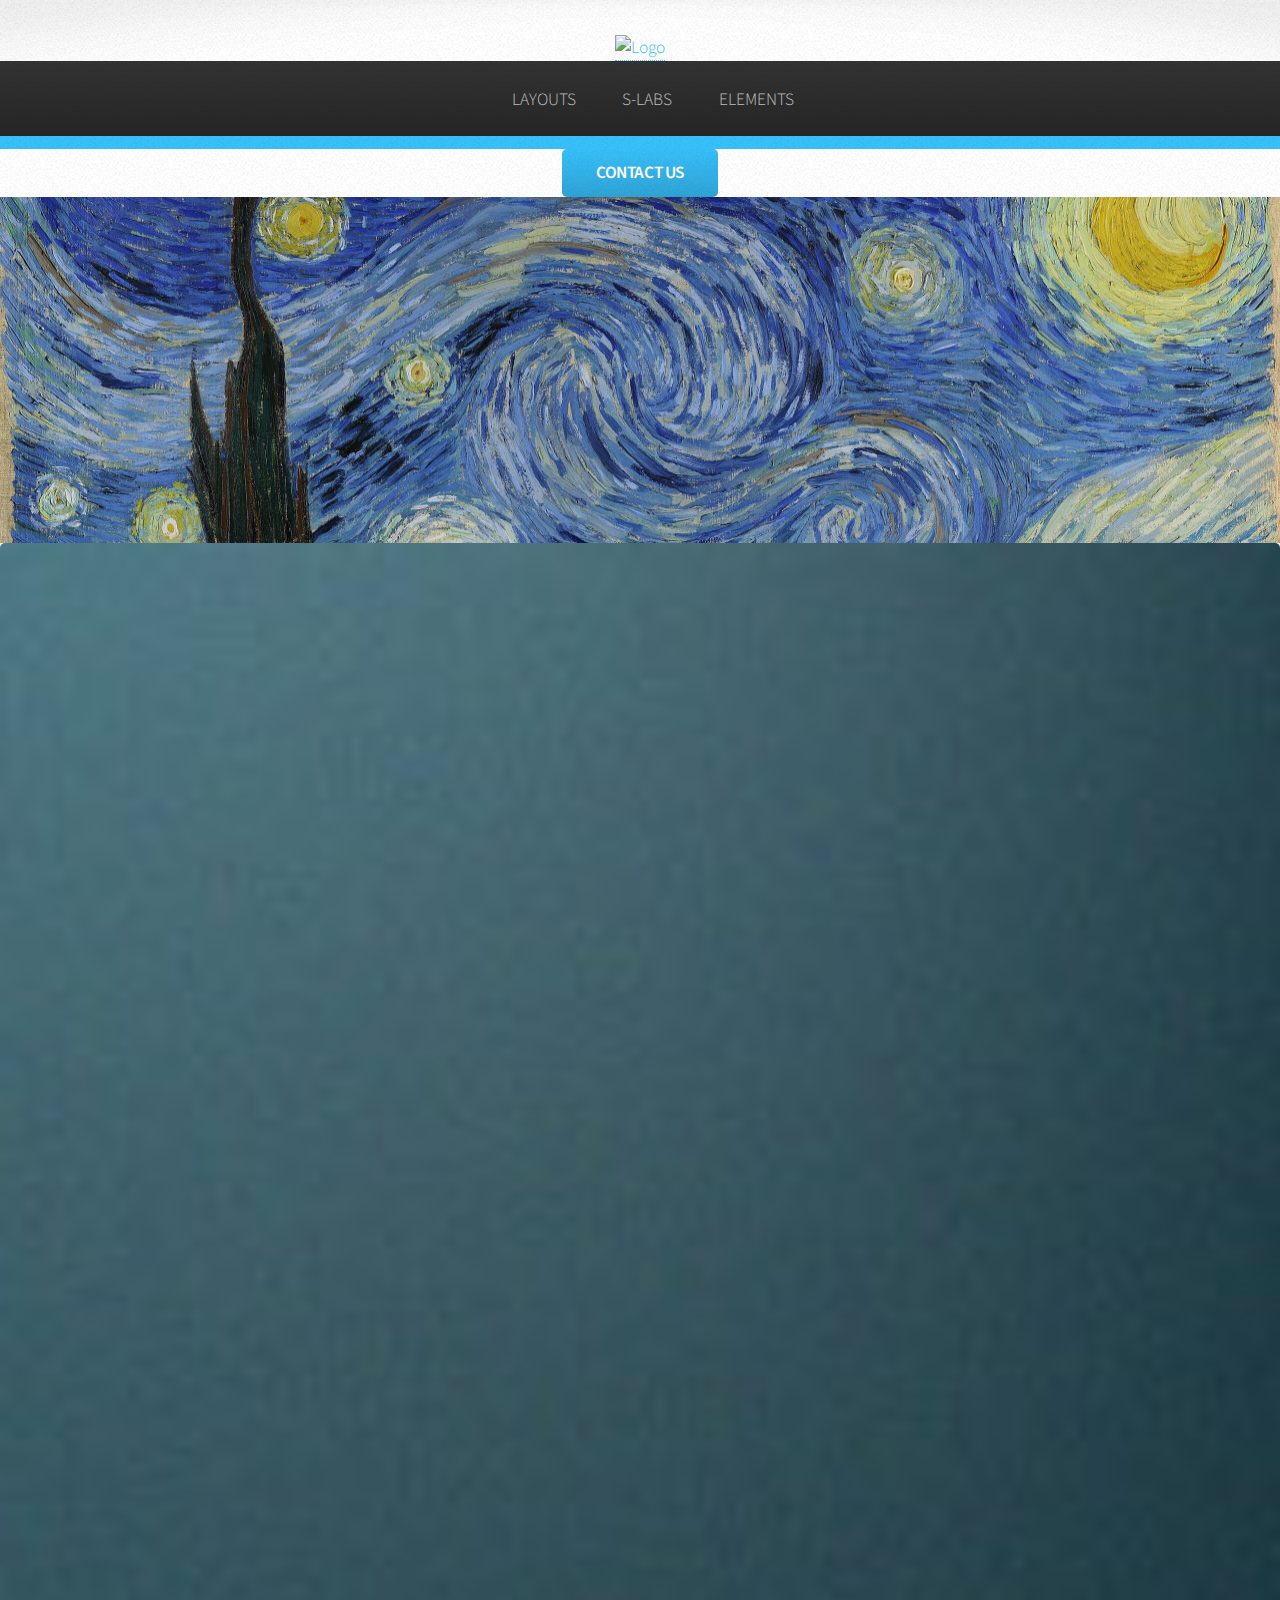
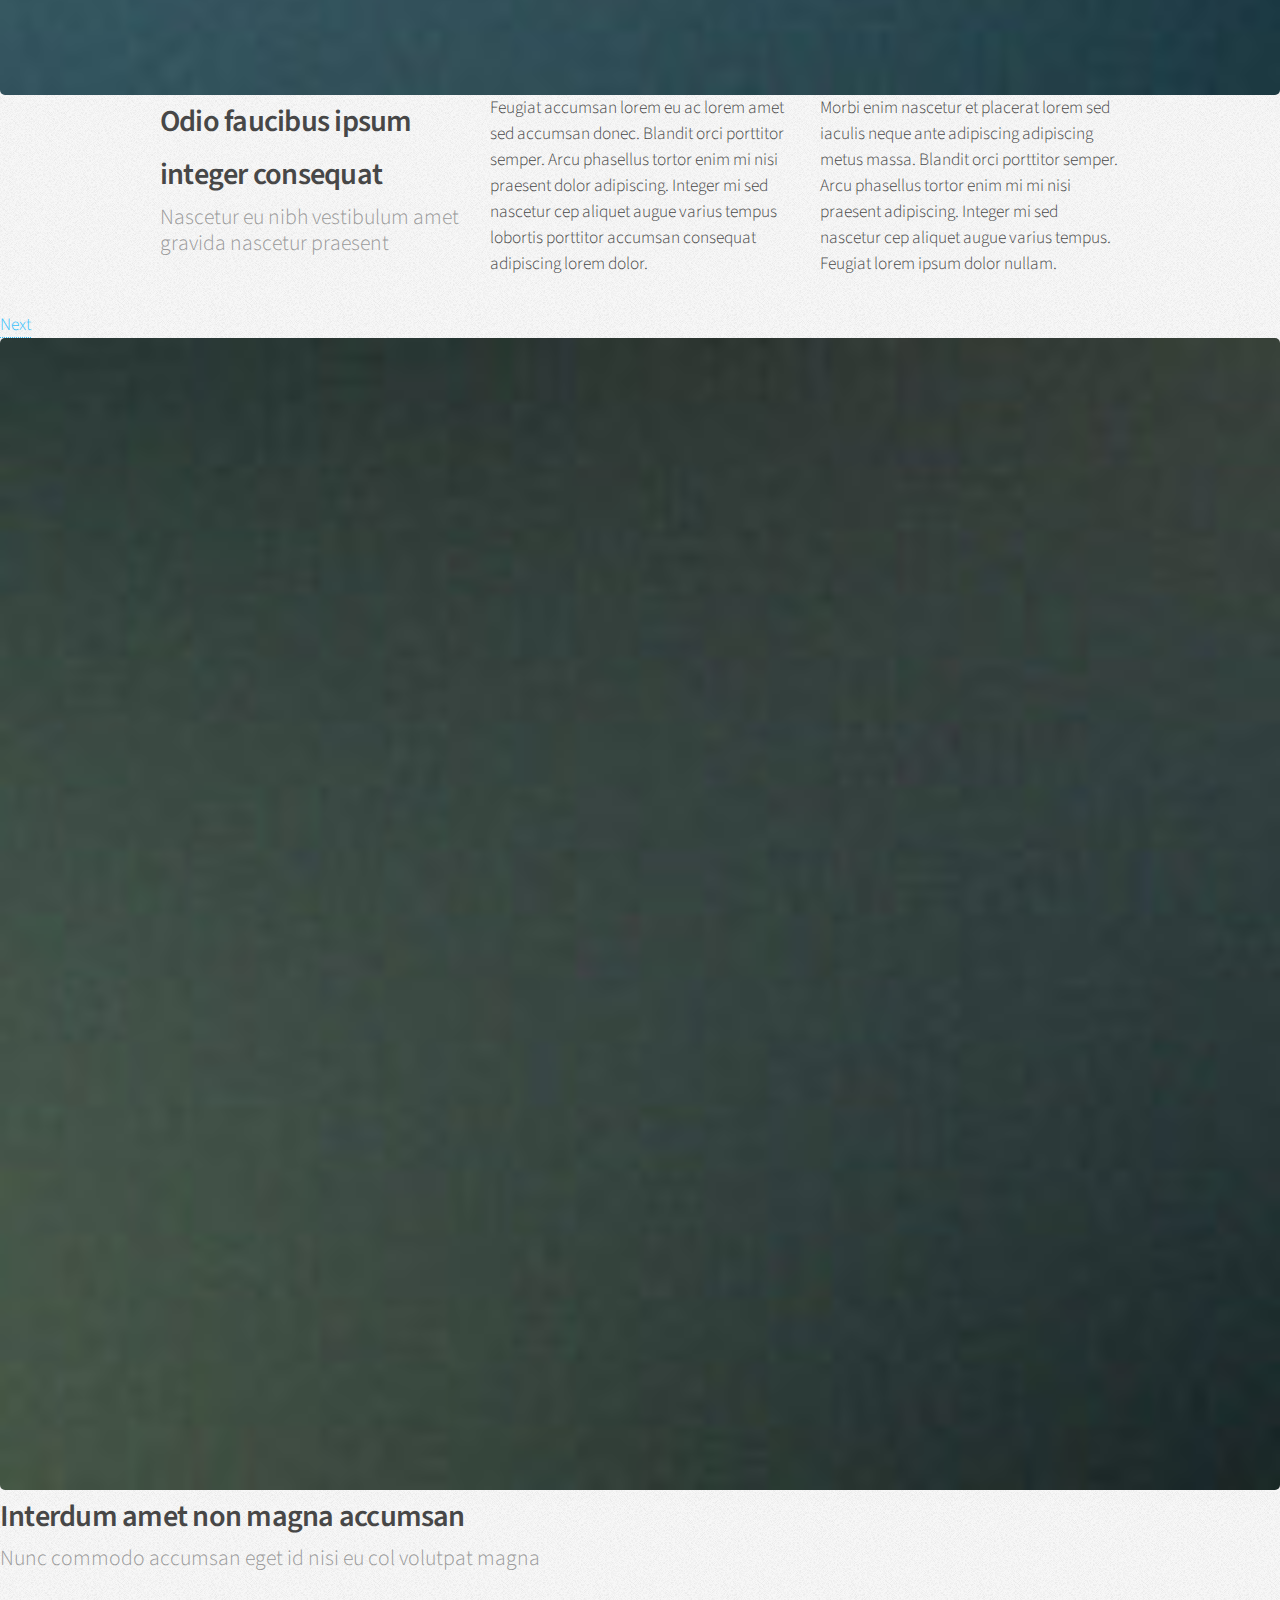
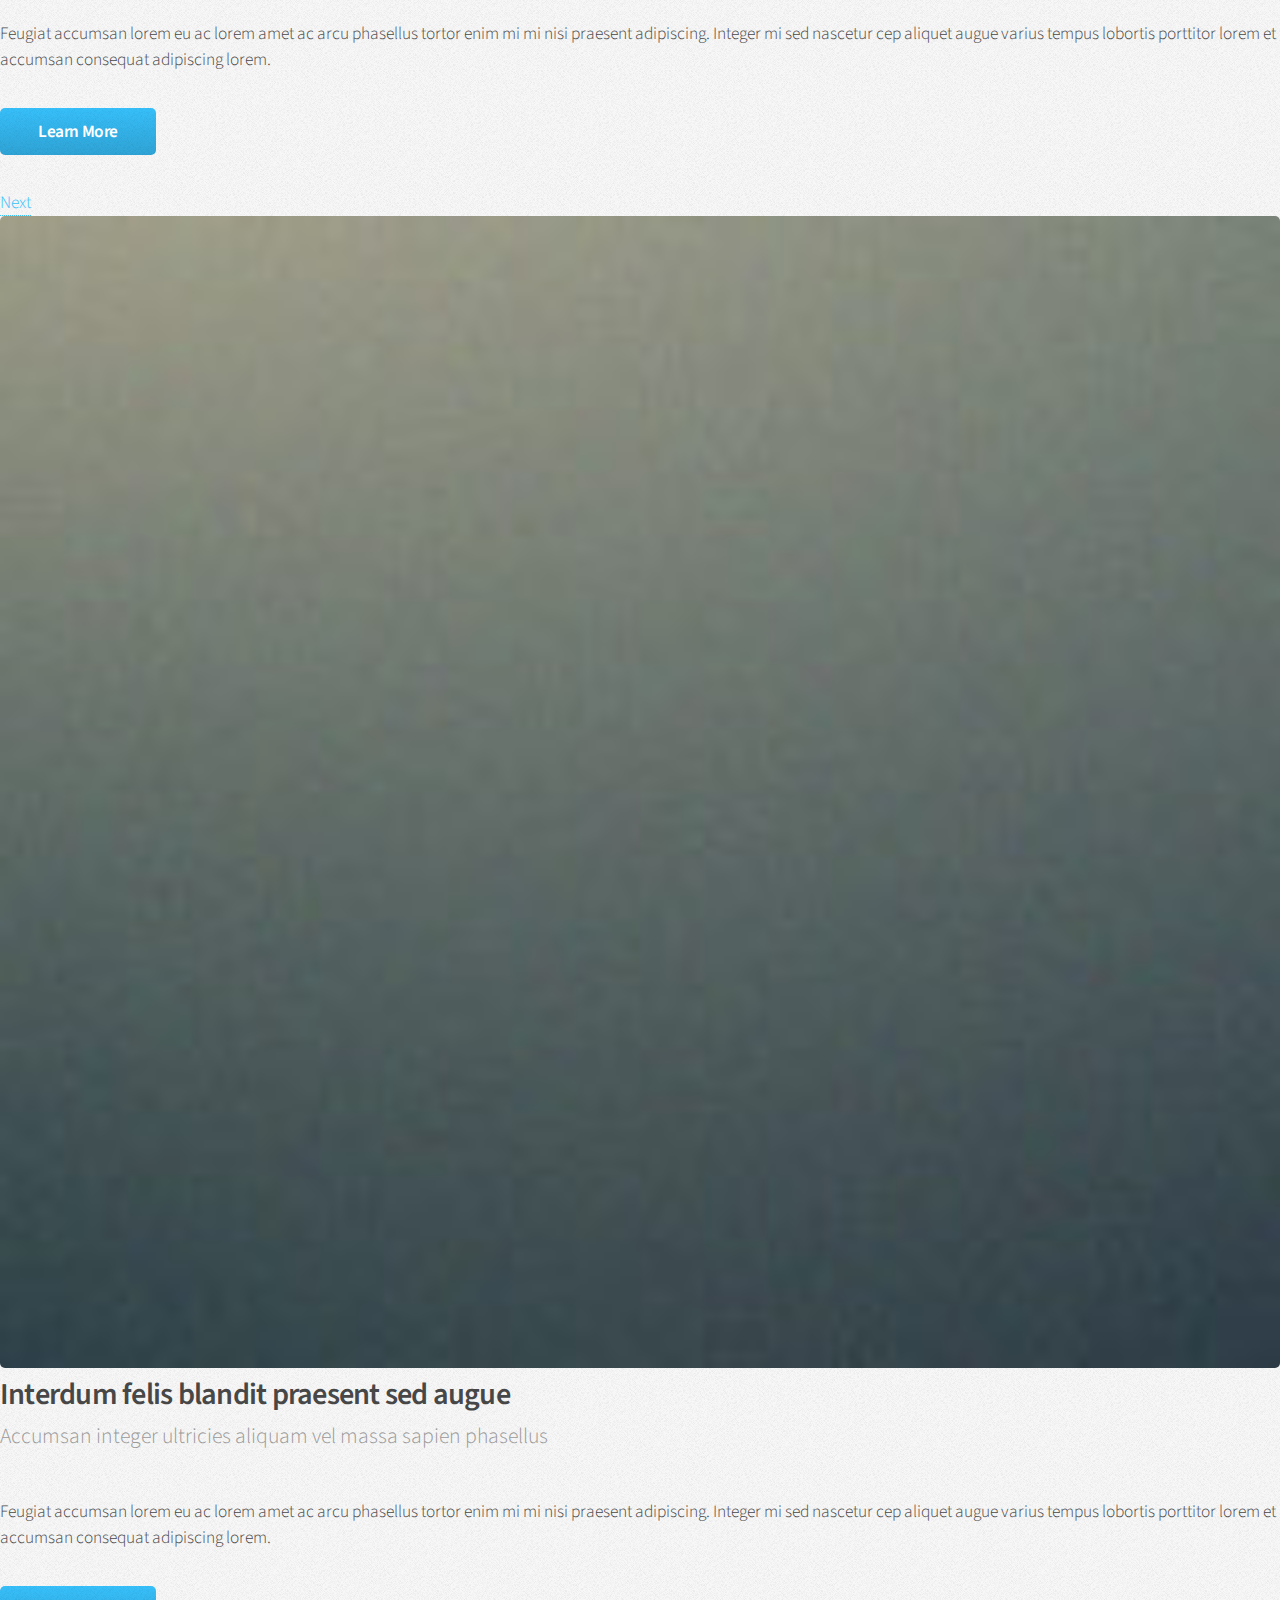
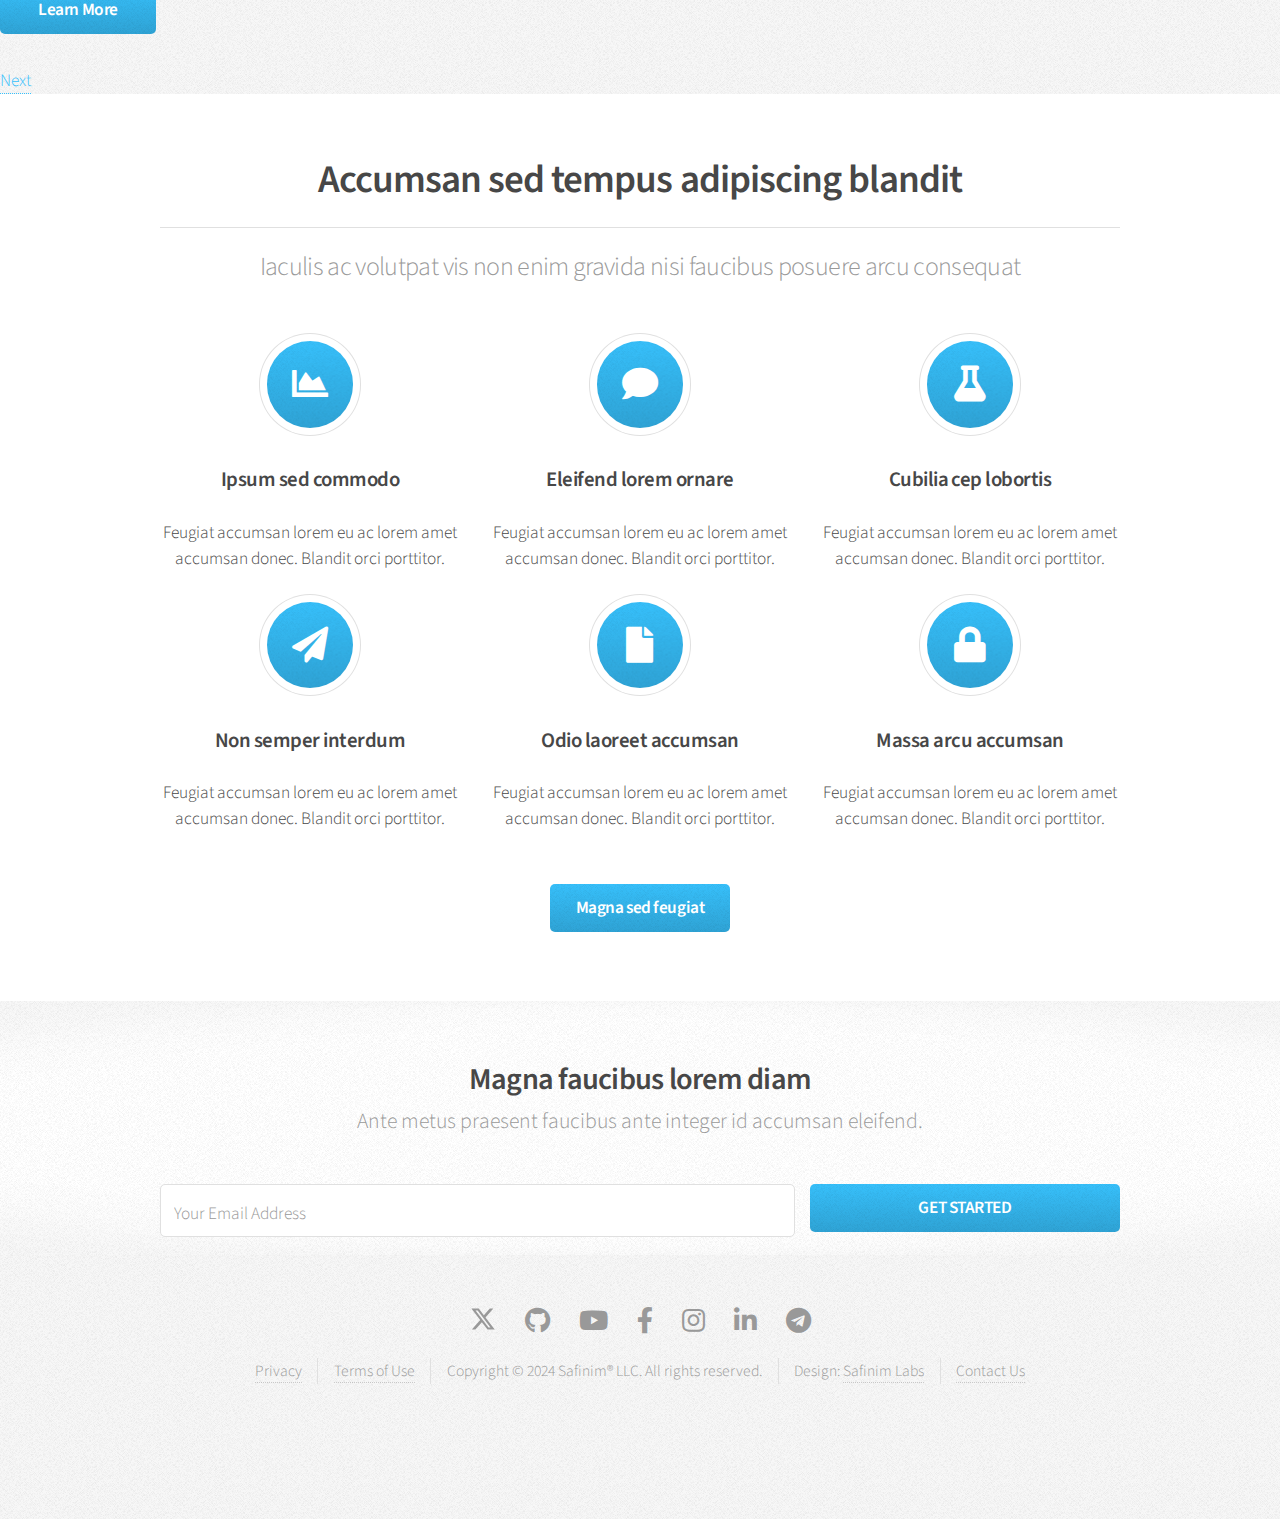
==== commit f8198e81: "Add files via upload" ====
--- a/index.html
+++ b/index.html
@@ -1,15 +1,11 @@
 <!DOCTYPE HTML>
-<!--
-	safinim.com by SAFINIM
-	
-	CCA 3.0 license (safinim.comt/license)
--->
 <html>
-	<head>
-		<title>SAFINIM</title>
+	<head>	
+		<title>Home - SAFINIM</title>
 		<meta charset="utf-8" />
 		<meta name="viewport" content="width=device-width, initial-scale=1, user-scalable=no" />
 		<link rel="stylesheet" href="assets/css/main.css" />
+		<noscript><link rel="stylesheet" href="assets/css/noscript.css" /></noscript>
 		<link rel="icon" type="image/x-icon" href="images/favicon.ico">
 		<link rel="apple-touch-icon" sizes="180x180" href="images/apple-touch-icon.png">
 		<link rel="icon" type="image/png" sizes="32x32" href="images/favicon-32x32.png">
@@ -20,234 +16,231 @@
 		<div id="page-wrapper">
 
 			<!-- Header -->
-				<div id="header">
-
-					<!-- Logo -->
-						<h5 style="font-size:3em"><a href="./" id="logo">SAFINIM</a></h5>
-
-					<!-- Nav -->
-						<nav id="nav">
-							<ul>
-								<li class="current"><a href="./">Home</a></li>
-								<li>
-									<a href="#">Dropdown</a>
-									<ul>
-										<li><a href="#">Lorem dolor</a></li>
-										<li><a href="#">Magna phasellus</a></li>
-										<li><a href="#">Etiam sed tempus</a></li>
-										<li>
-											<a href="#">Submenu</a>
-											<ul>
-												<li><a href="#">Lorem dolor</a></li>
-												<li><a href="#">Phasellus magna</a></li>
-												<li><a href="#">Magna phasellus</a></li>
-												<li><a href="#">Etiam nisl</a></li>
-												<li><a href="#">Veroeros feugiat</a></li>
-											</ul>
-										</li>
-										<li><a href="#">Veroeros feugiat</a></li>
-									</ul>
-								</li>
-								<li><a href="left-sidebar">Left Sidebar</a></li>
-								<li><a href="right-sidebar">Right Sidebar</a></li>
-								<li><a href="two-sidebar">Two Sidebar</a></li>
-								<li><a href="no-sidebar">No Sidebar</a></li>
-							</ul>
-						</nav>
-
-				</div>
+			<header id="header">
+				<!--<h1 id="logo"><a href="index.html">Landed</a></h1>-->
+				<li id="logo-container" class="current"><a href="./" class="hover-underline-animation" id="logo"><img src="images/logo.png" alt="Logo" /></a></li>
+				<nav id="nav">
+					<ul>
+						<li>
+							<a href="layouts" class="hover-underline-animation">LAYOUTS</a>
+						<ul>
+							<li><a href="layouts/left-sidebar.html" class="hover-underline-animation">LEFT SIDEBAR</a></li>
+							<li><a href="layouts/right-sidebar.html" class="hover-underline-animation">RIGHT SIDEBAR</a></li>
+							<li><a href="layouts/no-sidebar.html" class="hover-underline-animation">NO SIDEBAR</a></li>
+							<li>
+								<a href="layouts/submenu.html" class="hover-underline-animation">SUBMENU</a>
+								<ul>
+									<li><a href="layouts/submenu/option1" class="hover-underline-animation">OPTION 1</a></li>
+									<li><a href="layouts/submenu/option1" class="hover-underline-animation">OPTION 2</a></li>
+									<li><a href="layouts/submenu/option1" class="hover-underline-animation">OPTION 3</a></li>
+									<li><a href="layouts/submenu/option1" class="hover-underline-animation">OPTION 4</a></li>
+								</ul>
+							</li>
+						</ul>
+						</li>
+						<li><a href="labs" class="hover-underline-animation">S-LABS</a></li>
+						<li><a href="elements.html" class="hover-underline-animation">ELEMENTS</a></li>
+					</ul>
+				</nav>
+				<h7 id="contact"><a href="contact-us" class="button primary">CONTACT US</a></h7>
+			</header>
 
 			<!-- Banner -->
 				<section id="banner">
-					<header>
-						<h2>safinim.com: <em>a site by <a href="#">Safinim Labs</a></em></h2>
-						<a href="#" class="button">Learn More</a>
-					</header>
-				</section>
-
-			<!-- Highlights -->
-				<section class="wrapper style1">
-					<div class="container">
-						<div class="row gtr-200">
-							<section class="col-4 col-12-narrower">
-								<div class="box highlight">
-									<i class="icon solid major fa-paper-plane"></i>
-									<h3>This Is Important</h3>
-									<p>Duis neque nisi, dapibus sed mattis et quis, nibh. Sed et dapibus nisl amet mattis, sed a rutrum accumsan sed. Suspendisse eu.</p>
+					<div class="content">
+						<span class="image"><a href="#one" class="goto-next scrolly"></a><img src="images/logo-circular.png" alt="" /></span></a>
+					</div>
+				</section>
+
+			<!-- One -->
+				<section id="one" class="spotlight style1 bottom">
+					<span class="image fit main"><img src="images/pic02.jpg" alt="" /></span>
+					<div class="content">
+						<div class="container">
+							<div class="row">
+								<div class="col-4 col-12-medium">
+									<header>
+										<h2>Odio faucibus ipsum integer consequat</h2>
+										<p>Nascetur eu nibh vestibulum amet gravida nascetur praesent</p>
+									</header>
 								</div>
-							</section>
-							<section class="col-4 col-12-narrower">
-								<div class="box highlight">
-									<i class="icon solid major fa-pencil-alt"></i>
-									<h3>Also Important</h3>
-									<p>Duis neque nisi, dapibus sed mattis et quis, nibh. Sed et dapibus nisl amet mattis, sed a rutrum accumsan sed. Suspendisse eu.</p>
+								<div class="col-4 col-12-medium">
+									<p>Feugiat accumsan lorem eu ac lorem amet sed accumsan donec.
+									Blandit orci porttitor semper. Arcu phasellus tortor enim mi
+									nisi praesent dolor adipiscing. Integer mi sed nascetur cep aliquet
+									augue varius tempus lobortis porttitor accumsan consequat
+									adipiscing lorem dolor.</p>
 								</div>
-							</section>
-							<section class="col-4 col-12-narrower">
-								<div class="box highlight">
-									<i class="icon solid major fa-wrench"></i>
-									<h3>Probably Important</h3>
-									<p>Duis neque nisi, dapibus sed mattis et quis, nibh. Sed et dapibus nisl amet mattis, sed a rutrum accumsan sed. Suspendisse eu.</p>
+								<div class="col-4 col-12-medium">
+									<p>Morbi enim nascetur et placerat lorem sed iaculis neque ante
+									adipiscing adipiscing metus massa. Blandit orci porttitor semper.
+									Arcu phasellus tortor enim mi mi nisi praesent adipiscing. Integer
+									mi sed nascetur cep aliquet augue varius tempus. Feugiat lorem
+									ipsum dolor nullam.</p>
 								</div>
-							</section>
+							</div>
 						</div>
 					</div>
-				</section>
-
-			<!-- Gigantic Heading -->
-				<section class="wrapper style2">
+					<a href="#two" class="goto-next scrolly">Next</a>
+				</section>
+
+			<!-- Two -->
+				<section id="two" class="spotlight style2 right">
+					<span class="image fit main"><img src="images/pic03.jpg" alt="" /></span>
+					<div class="content">
+						<header>
+							<h2>Interdum amet non magna accumsan</h2>
+							<p>Nunc commodo accumsan eget id nisi eu col volutpat magna</p>
+						</header>
+						<p>Feugiat accumsan lorem eu ac lorem amet ac arcu phasellus tortor enim mi mi nisi praesent adipiscing. Integer mi sed nascetur cep aliquet augue varius tempus lobortis porttitor lorem et accumsan consequat adipiscing lorem.</p>
+						<ul class="actions">
+							<li><a href="#" class="button">Learn More</a></li>
+						</ul>
+					</div>
+					<a href="#three" class="goto-next scrolly">Next</a>
+				</section>
+
+			<!-- Three -->
+				<section id="three" class="spotlight style3 left">
+					<span class="image fit main bottom"><img src="images/pic04.jpg" alt="" /></span>
+					<div class="content">
+						<header>
+							<h2>Interdum felis blandit praesent sed augue</h2>
+							<p>Accumsan integer ultricies aliquam vel massa sapien phasellus</p>
+						</header>
+						<p>Feugiat accumsan lorem eu ac lorem amet ac arcu phasellus tortor enim mi mi nisi praesent adipiscing. Integer mi sed nascetur cep aliquet augue varius tempus lobortis porttitor lorem et accumsan consequat adipiscing lorem.</p>
+						<ul class="actions">
+							<li><a href="#" class="button">Learn More</a></li>
+						</ul>
+					</div>
+					<a href="#four" class="goto-next scrolly">Next</a>
+				</section>
+
+			<!-- Four -->
+				<section id="four" class="wrapper style1 special fade-up">
 					<div class="container">
 						<header class="major">
-							<h2>A gigantic heading you can use for whatever</h2>
-							<p>With a much smaller subtitle hanging out just below it</p>
-						</header>
-					</div>
-				</section>
-
-			<!-- Posts -->
-				<section class="wrapper style1">
-					<div class="container">
-						<div class="row">
-							<section class="col-6 col-12-narrower">
-								<div class="box post">
-									<a href="#" class="image left"><img src="images/pic01.jpg" alt="" /></a>
-									<div class="inner">
-										<h3>The First Thing</h3>
-										<p>Duis neque nisi, dapibus sed mattis et quis, nibh. Sed et dapibus nisl amet mattis, sed a rutrum accumsan sed. Suspendisse eu.</p>
-									</div>
-								</div>
-							</section>
-							<section class="col-6 col-12-narrower">
-								<div class="box post">
-									<a href="#" class="image left"><img src="images/pic02.jpg" alt="" /></a>
-									<div class="inner">
-										<h3>The Second Thing</h3>
-										<p>Duis neque nisi, dapibus sed mattis et quis, nibh. Sed et dapibus nisl amet mattis, sed a rutrum accumsan sed. Suspendisse eu.</p>
-									</div>
-								</div>
-							</section>
+							<h2>Accumsan sed tempus adipiscing blandit</h2>
+							<p>Iaculis ac volutpat vis non enim gravida nisi faucibus posuere arcu consequat</p>
+						</header>
+						<div class="box alt">
+							<div class="row gtr-uniform">
+								<section class="col-4 col-6-medium col-12-xsmall">
+									<span class="icon solid alt major fa-chart-area"></span>
+									<h3>Ipsum sed commodo</h3>
+									<p>Feugiat accumsan lorem eu ac lorem amet accumsan donec. Blandit orci porttitor.</p>
+								</section>
+								<section class="col-4 col-6-medium col-12-xsmall">
+									<span class="icon solid alt major fa-comment"></span>
+									<h3>Eleifend lorem ornare</h3>
+									<p>Feugiat accumsan lorem eu ac lorem amet accumsan donec. Blandit orci porttitor.</p>
+								</section>
+								<section class="col-4 col-6-medium col-12-xsmall">
+									<span class="icon solid alt major fa-flask"></span>
+									<h3>Cubilia cep lobortis</h3>
+									<p>Feugiat accumsan lorem eu ac lorem amet accumsan donec. Blandit orci porttitor.</p>
+								</section>
+								<section class="col-4 col-6-medium col-12-xsmall">
+									<span class="icon solid alt major fa-paper-plane"></span>
+									<h3>Non semper interdum</h3>
+									<p>Feugiat accumsan lorem eu ac lorem amet accumsan donec. Blandit orci porttitor.</p>
+								</section>
+								<section class="col-4 col-6-medium col-12-xsmall">
+									<span class="icon solid alt major fa-file"></span>
+									<h3>Odio laoreet accumsan</h3>
+									<p>Feugiat accumsan lorem eu ac lorem amet accumsan donec. Blandit orci porttitor.</p>
+								</section>
+								<section class="col-4 col-6-medium col-12-xsmall">
+									<span class="icon solid alt major fa-lock"></span>
+									<h3>Massa arcu accumsan</h3>
+									<p>Feugiat accumsan lorem eu ac lorem amet accumsan donec. Blandit orci porttitor.</p>
+								</section>
+							</div>
 						</div>
-						<div class="row">
-							<section class="col-6 col-12-narrower">
-								<div class="box post">
-									<a href="#" class="image left"><img src="images/pic03.jpg" alt="" /></a>
-									<div class="inner">
-										<h3>The Third Thing</h3>
-										<p>Duis neque nisi, dapibus sed mattis et quis, nibh. Sed et dapibus nisl amet mattis, sed a rutrum accumsan sed. Suspendisse eu.</p>
-									</div>
-								</div>
-							</section>
-							<section class="col-6 col-12-narrower">
-								<div class="box post">
-									<a href="#" class="image left"><img src="images/pic04.jpg" alt="" /></a>
-									<div class="inner">
-										<h3>The Fourth Thing</h3>
-										<p>Duis neque nisi, dapibus sed mattis et quis, nibh. Sed et dapibus nisl amet mattis, sed a rutrum accumsan sed. Suspendisse eu.</p>
-									</div>
-								</div>
-							</section>
-						</div>
-					</div>
-				</section>
-
-			<!-- CTA -->
-				<section id="cta" class="wrapper style3">
+						<footer class="major">
+							<ul class="actions special">
+								<li><a href="#" class="button">Magna sed feugiat</a></li>
+							</ul>
+						</footer>
+					</div>
+				</section>
+
+			<!-- Five -->
+				<section id="five" class="wrapper style2 special fade">
 					<div class="container">
 						<header>
-							<h2>Are you ready to continue your quest?</h2>
-							<a href="#" class="button">Insert Coin</a>
-						</header>
+							<h2>Magna faucibus lorem diam</h2>
+							<p>Ante metus praesent faucibus ante integer id accumsan eleifend.</p>
+						</header>
+						<form method="post" action="#" class="cta">
+							<div class="row gtr-uniform gtr-50">
+								<div class="col-8 col-12-xsmall"><input type="email" name="email" id="email" placeholder="Your Email Address" /></div>
+								<div class="col-4 col-12-xsmall"><input type="submit" value="GET STARTED" class="fit primary" /></div>
+							</div>
+						</form>
 					</div>
 				</section>
 
 			<!-- Footer -->
-				<div id="footer">
-					<div class="container">
-						<div class="row">
-							<section class="col-3 col-6-narrower col-12-mobilep">
-								<h3>Links to Stuff</h3>
-								<ul class="links">
-									<li><a href="#">Mattis et quis rutrum</a></li>
-									<li><a href="#">Suspendisse amet varius</a></li>
-									<li><a href="#">Sed et dapibus quis</a></li>
-									<li><a href="#">Rutrum accumsan dolor</a></li>
-									<li><a href="#">Mattis rutrum accumsan</a></li>
-									<li><a href="#">Suspendisse varius nibh</a></li>
-									<li><a href="#">Sed et dapibus mattis</a></li>
-								</ul>
-							</section>
-							<section class="col-3 col-6-narrower col-12-mobilep">
-								<h3>More Links to Stuff</h3>
-								<ul class="links">
-									<li><a href="#">Duis neque nisi dapibus</a></li>
-									<li><a href="#">Sed et dapibus quis</a></li>
-									<li><a href="#">Rutrum accumsan sed</a></li>
-									<li><a href="#">Mattis et sed accumsan</a></li>
-									<li><a href="#">Duis neque nisi sed</a></li>
-									<li><a href="#">Sed et dapibus quis</a></li>
-									<li><a href="#">Rutrum amet varius</a></li>
-								</ul>
-							</section>
-							<section class="col-6 col-12-narrower">
-								<h3>Get In Touch</h3>
-								<form action="https://formspree.io/f/xyyrrbng" method="POST">
-									<div class="row gtr-50">
-										<div class="col-6 col-12-mobilep">
-											<input type="text" name="Name" id="name" placeholder="Name" required="" />
-										</div>
-										<div class="col-6 col-12-mobilep">
-											<input type="email" name="Replyto" id="email" placeholder="E-mail" required="" />
-										</div>
-										<div class="col-12">
-											<textarea name="Message" id="message" placeholder="Message" required="" rows="5"></textarea>
-											<input type="hidden" name="Subject" id="email-subject" value="Contact Form Submission">
-										</div>
-										<div class="col-12">
-											<ul class="actions">
-												<li><input type="submit" class="button alt" value="Send Message" /></li>
-											</ul>
-										</div>
-									</div>
-								</form>
-							</section>
-						</div>
-					</div>
-
-					<!-- Icons -->
-						<ul class="icons">
-							<!-- Altri link alle icone sociali -->
-						    	<li>
-								<a href="https://x.com" target="_blank" rel="noopener noreferrer" class="icon brands">
-									<span class="label">X</span>
-									<svg xmlns="https://www.w3.org/2000/svg" viewBox="0 0 448 512" class="icon-svg">
-										<path d="M64 32C28.7 32 0 60.7 0 96V416c0 35.3 28.7 64 64 64H384c35.3 0 64-28.7 64-64V96c0-35.3-28.7-64-64-64H64zm297.1 84L257.3 234.6 379.4 396H283.8L209 298.1 123.3 396H75.8l111-126.9L69.7 116h98l67.7 89.5L313.6 116h47.5zM323.3 367.6L153.4 142.9H125.1L296.9 367.6h26.3z"/>
-									</svg>
-								</a>
-							</li>
-							<li><a href="https://facebook.com" target="_blank" rel="noopener noreferrer" class="icon brands fa-facebook"><span class="label">Facebook</span></a></li>
-							<li><a href="https://github.com/GitSafinim" target="_blank" rel="noopener noreferrer" class="icon brands fa-github"><span class="label">GitHub</span></a></li>
-							<li><a href="https://linkedin.com" target="_blank" rel="noopener noreferrer" class="icon brands fa-linkedin"><span class="label">LinkedIn</span></a></li>
-							<li><a href="https://instagram.com" target="_blank" rel="noopener noreferrer" class="icon brands fa-instagram"><span class="label">Instagram</span></a></li>
-						</ul>
-
-					<!-- Copyright -->
-						<div class="copyright">
-							<ul class="menu">
-								<li>Copyright © 2024 Safinim International. All Rights Reserved</li><li>Design: <a href="#">Safinim Labs</a></li>
-							</ul>
-						</div>
-
-				</div>
+				<footer id="footer">
+					<!--<ul class="icons">
+						<li><a href="#" class="icon brands alt fa-twitter"><span class="label">Twitter</span></a></li>
+						<li><a href="#" class="icon brands alt fa-facebook-f"><span class="label">Facebook</span></a></li>
+						<li><a href="#" class="icon brands alt fa-linkedin-in"><span class="label">LinkedIn</span></a></li>
+						<li><a href="#" class="icon brands alt fa-instagram"><span class="label">Instagram</span></a></li>
+						<li><a href="#" class="icon brands alt fa-github"><span class="label">GitHub</span></a></li>
+						<li><a href="#" class="icon solid alt fa-envelope"><span class="label">Email</span></a></li>
+					</ul>-->
+
+					<div class="col-6 col-12-xsmall">
+					<ul class="icons">
+						<li>
+							<a href="https://x.com" target="_blank" rel="noopener noreferrer" class="icon brands">
+								<span class="label">X</span>
+								<svg xmlns="https://www.w3.org/2000/svg" viewBox="0 0 512 512" class="icon-svg">
+									<path d="M389.2 48h70.6L305.6 224.2 487 464H345L233.7 318.6 106.5 464H35.8L200.7 275.5 26.8 48H172.4L272.9 180.9 389.2 48zM364.4 421.8h39.1L151.1 88h-42L364.4 421.8z"/>
+								</svg>
+							</a>
+						</li>
+						<li><a href="https://github.com/gitSafinim/" target="_blank" rel="noopener noreferrer" class="icon brands fa-github"><span class="label">Github</span></a></li>
+						<li><a href="https://youtube.com" target="_blank" rel="noopener noreferrer" class="icon brands fa-youtube"><span class="label">YouTube</span></a></li>
+						<li><a href="htttps://facebook.com" target="_blank" rel="noopener noreferrer" class="icon brands fa-facebook-f"><span class="label">Facebook</span></a></li>
+						<li><a href="https://instagram.com" target="_blank" rel="noopener noreferrer" class="icon brands fa-instagram"><span class="label">Instagram</span></a></li>
+						<li><a href="https://linkedin.com" target="_blank" rel="noopener noreferrer" class="icon brands fa-linkedin-in"><span class="label">Linkedin</span></a></li>
+						<li><a href="https://t.me" target="_blank" rel="noopener noreferrer" class="icon brands fa-telegram"><span class="label">Telegram</span></a></li>						
+					</ul>
+					</div>
+					<div class="copyright">
+						<ul class="menu">
+							<li><a href="privacy">Privacy</a></li><li><a href="terms-of-use">Terms of Use</a></li><li>Copyright &copy; 2024 Safinim® LLC. All rights reserved.</li><li>Design: <a href="labs">Safinim Labs</li><li><a href="contact-us">Contact Us</a></li>
+						</ul>
+					</div>
+				</footer>
 
 		</div>
 
 		<!-- Scripts -->
 			<script src="assets/js/jquery.min.js"></script>
+			<script src="assets/js/jquery.scrolly.min.js"></script>
 			<script src="assets/js/jquery.dropotron.min.js"></script>
+			<script src="assets/js/jquery.scrollex.min.js"></script>
 			<script src="assets/js/browser.min.js"></script>
 			<script src="assets/js/breakpoints.min.js"></script>
 			<script src="assets/js/util.js"></script>
 			<script src="assets/js/main.js"></script>
 
+			<script>
+				// When the user scrolls down 20px from the top of the document, slide down the navbar
+				window.onscroll = function() {scrollFunction()};
+				
+				function scrollFunction() {
+				  if (document.body.scrollTop > 20 || document.documentElement.scrollTop > 20) {
+					document.getElementById("header").style.top = "-120px";
+				  } else {
+					document.getElementById("header").style.top = "0";
+				  }
+				}
+				</script>
+
 	</body>
-</html>
+</html>--- a/assets/css/main.css
+++ b/assets/css/main.css
@@ -2140,13 +2140,6 @@
 			font-weight: 900;
 		}
 
-		.icon-svg {
-		    width: 1em;
-		    height: 1em;
-		    fill: currentColor; /* Permette all'icona di adottare il colore del testo corrente */
-		    vertical-align: middle; /* Allinea verticalmente l'icona al centro */
-		}
-
 		.icon.brands:before {
 			font-family: 'Font Awesome 5 Brands';
 		}
@@ -2222,10 +2215,26 @@
 			ul.icons li:first-child {
 				padding-left: 0;
 			}
-
+			/*
 			ul.icons li a, ul.icons li span {
 				font-size: 2em;
 				border: 0;
+			}
+			*/
+			ul.icons li a, ul.icons li span {
+				font-size: 2em;
+				border: 0;
+				line-height: 1em;
+				vertical-align: middle;
+			}
+			
+			.icon-svg {
+				width: 1em;
+				height: 1em;
+				fill: currentColor;
+				vertical-align: middle;
+				display: inline-block;
+				margin-top: -0.25em; /* Aggiusta questo valore per allineare l'icona SVG */
 			}
 
 /* Menu */
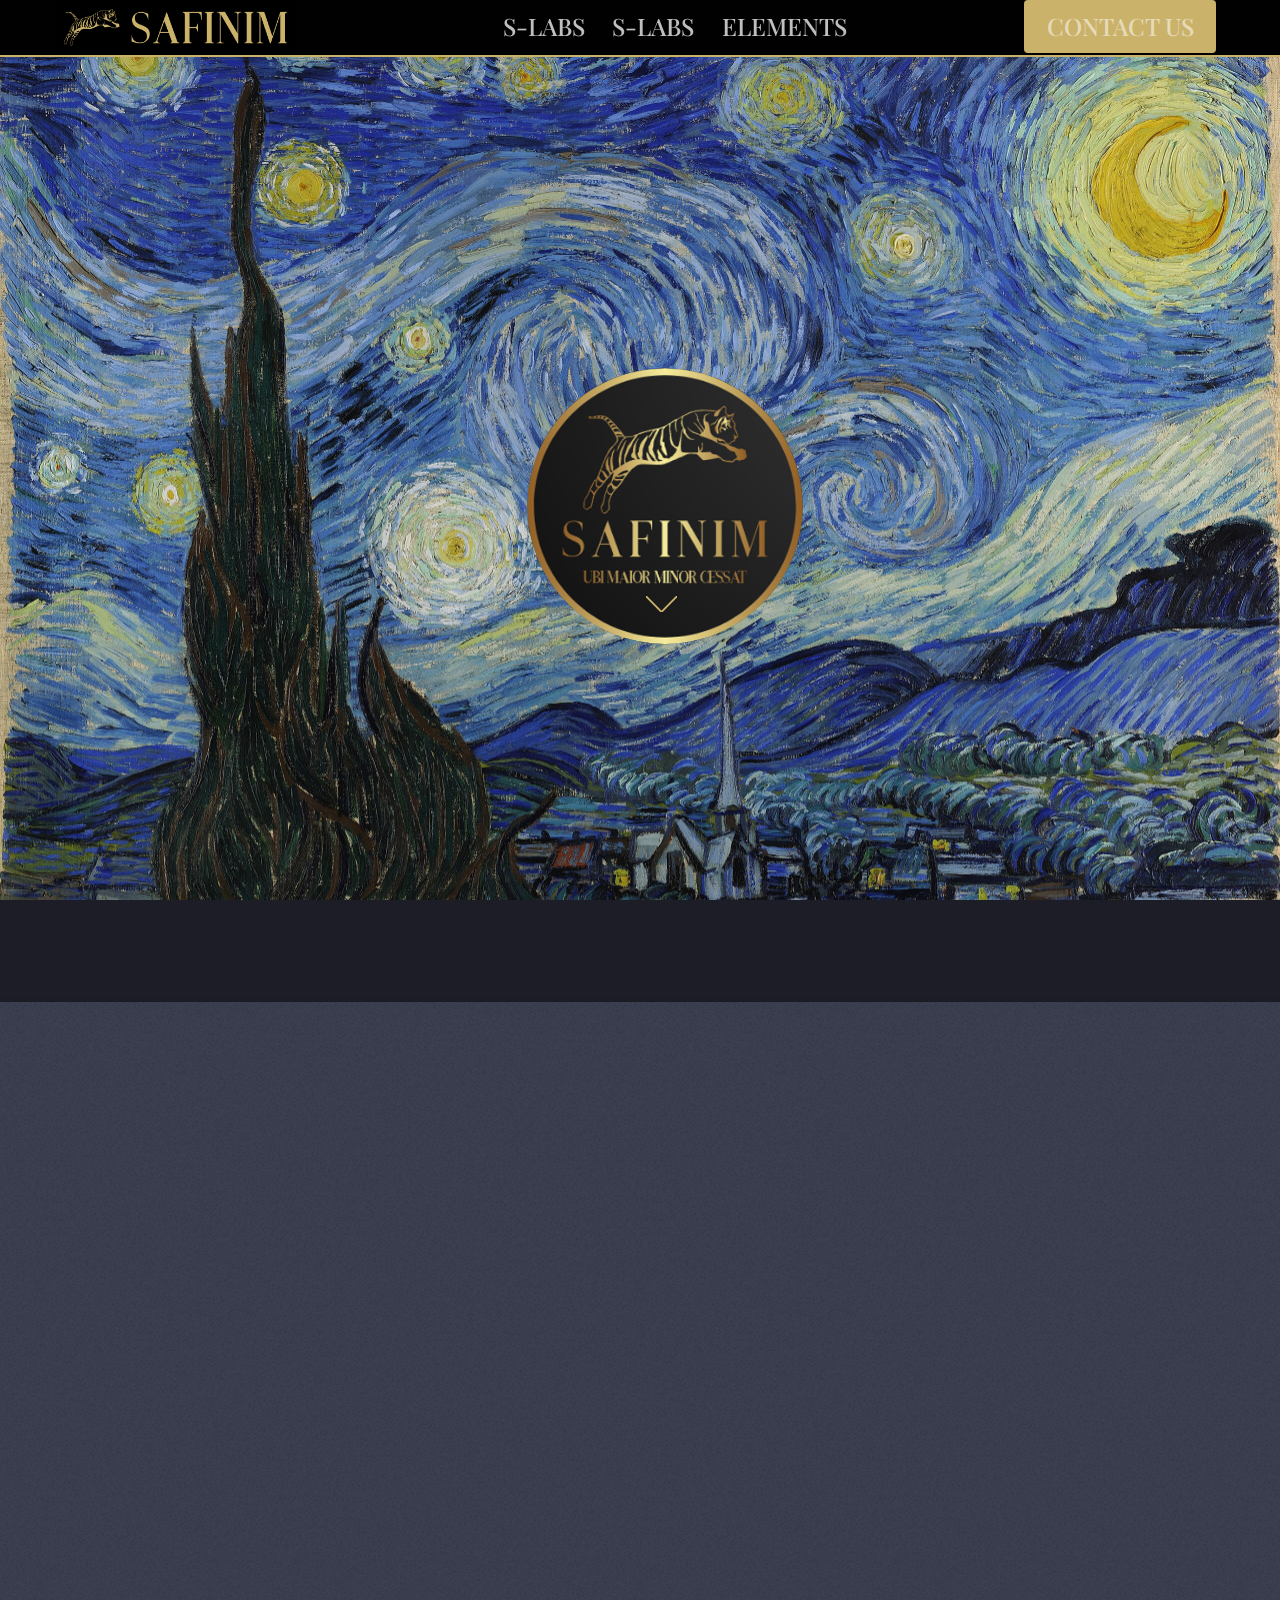
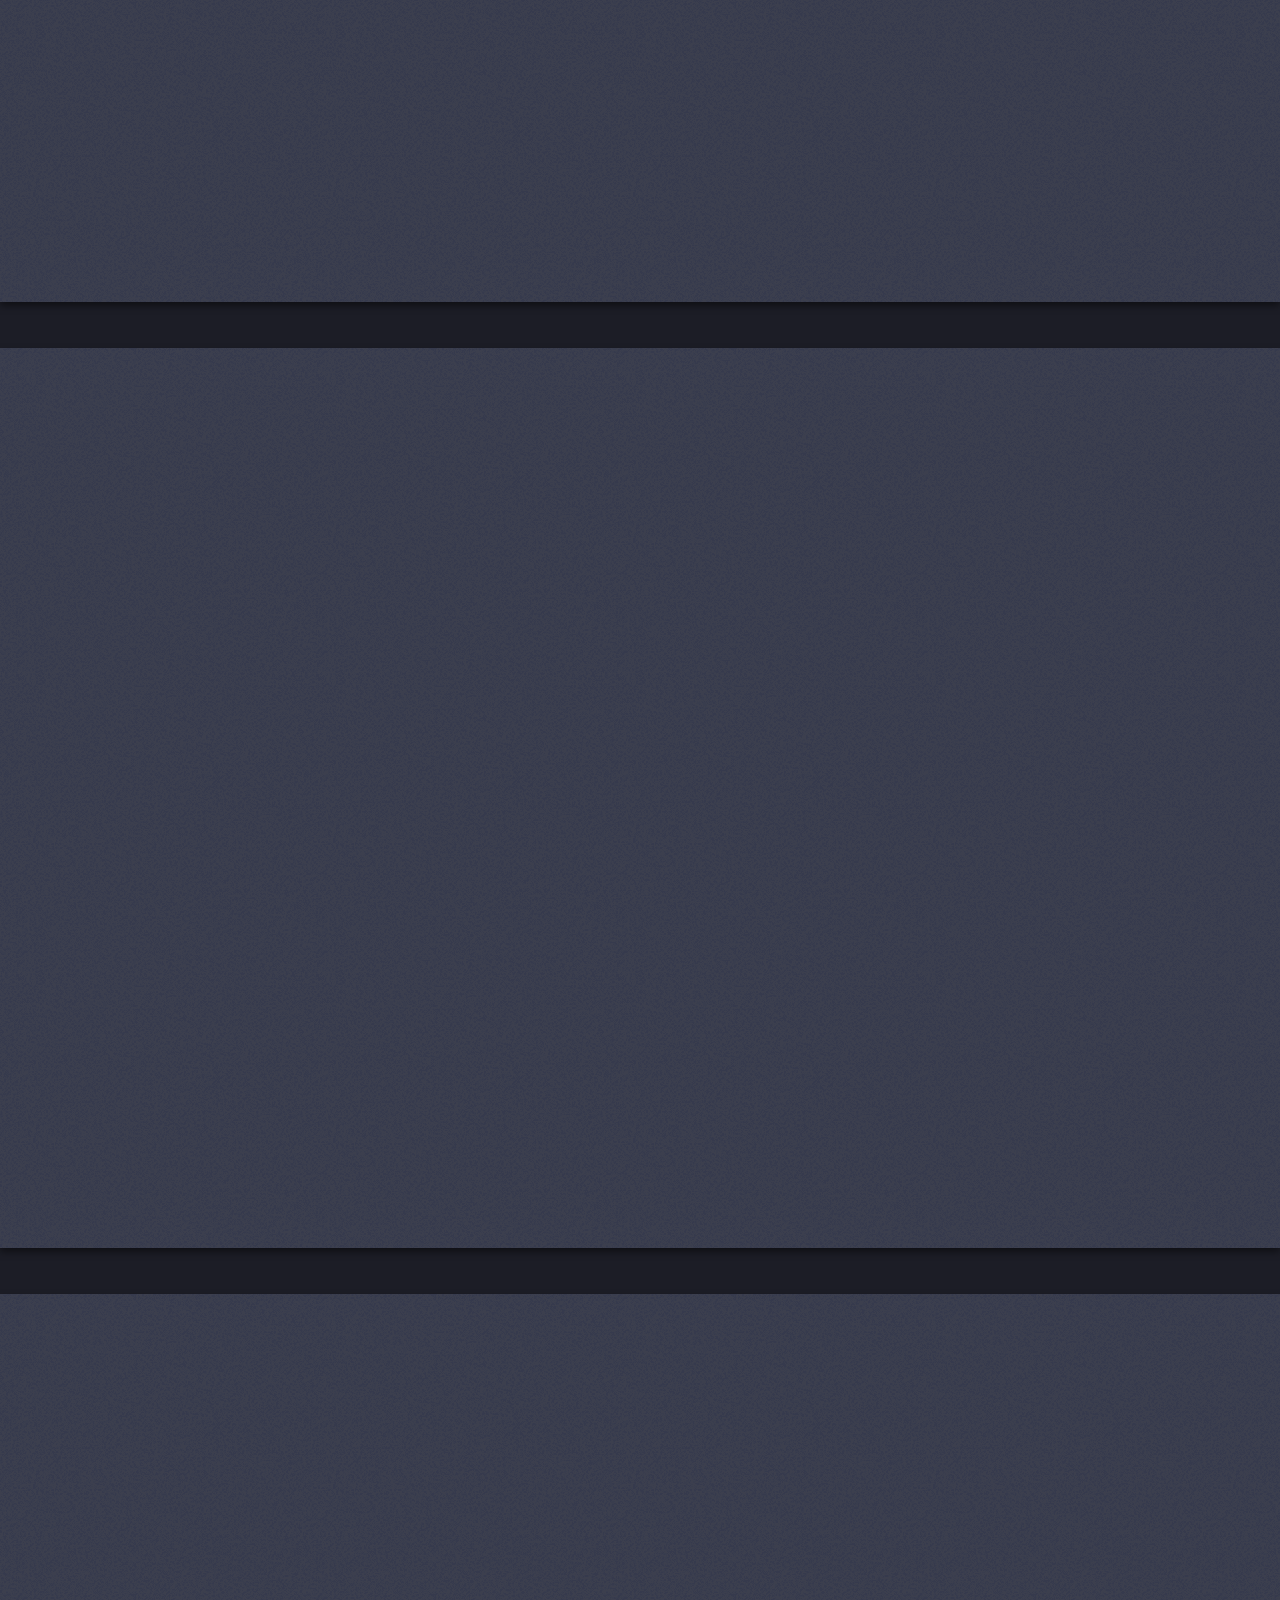
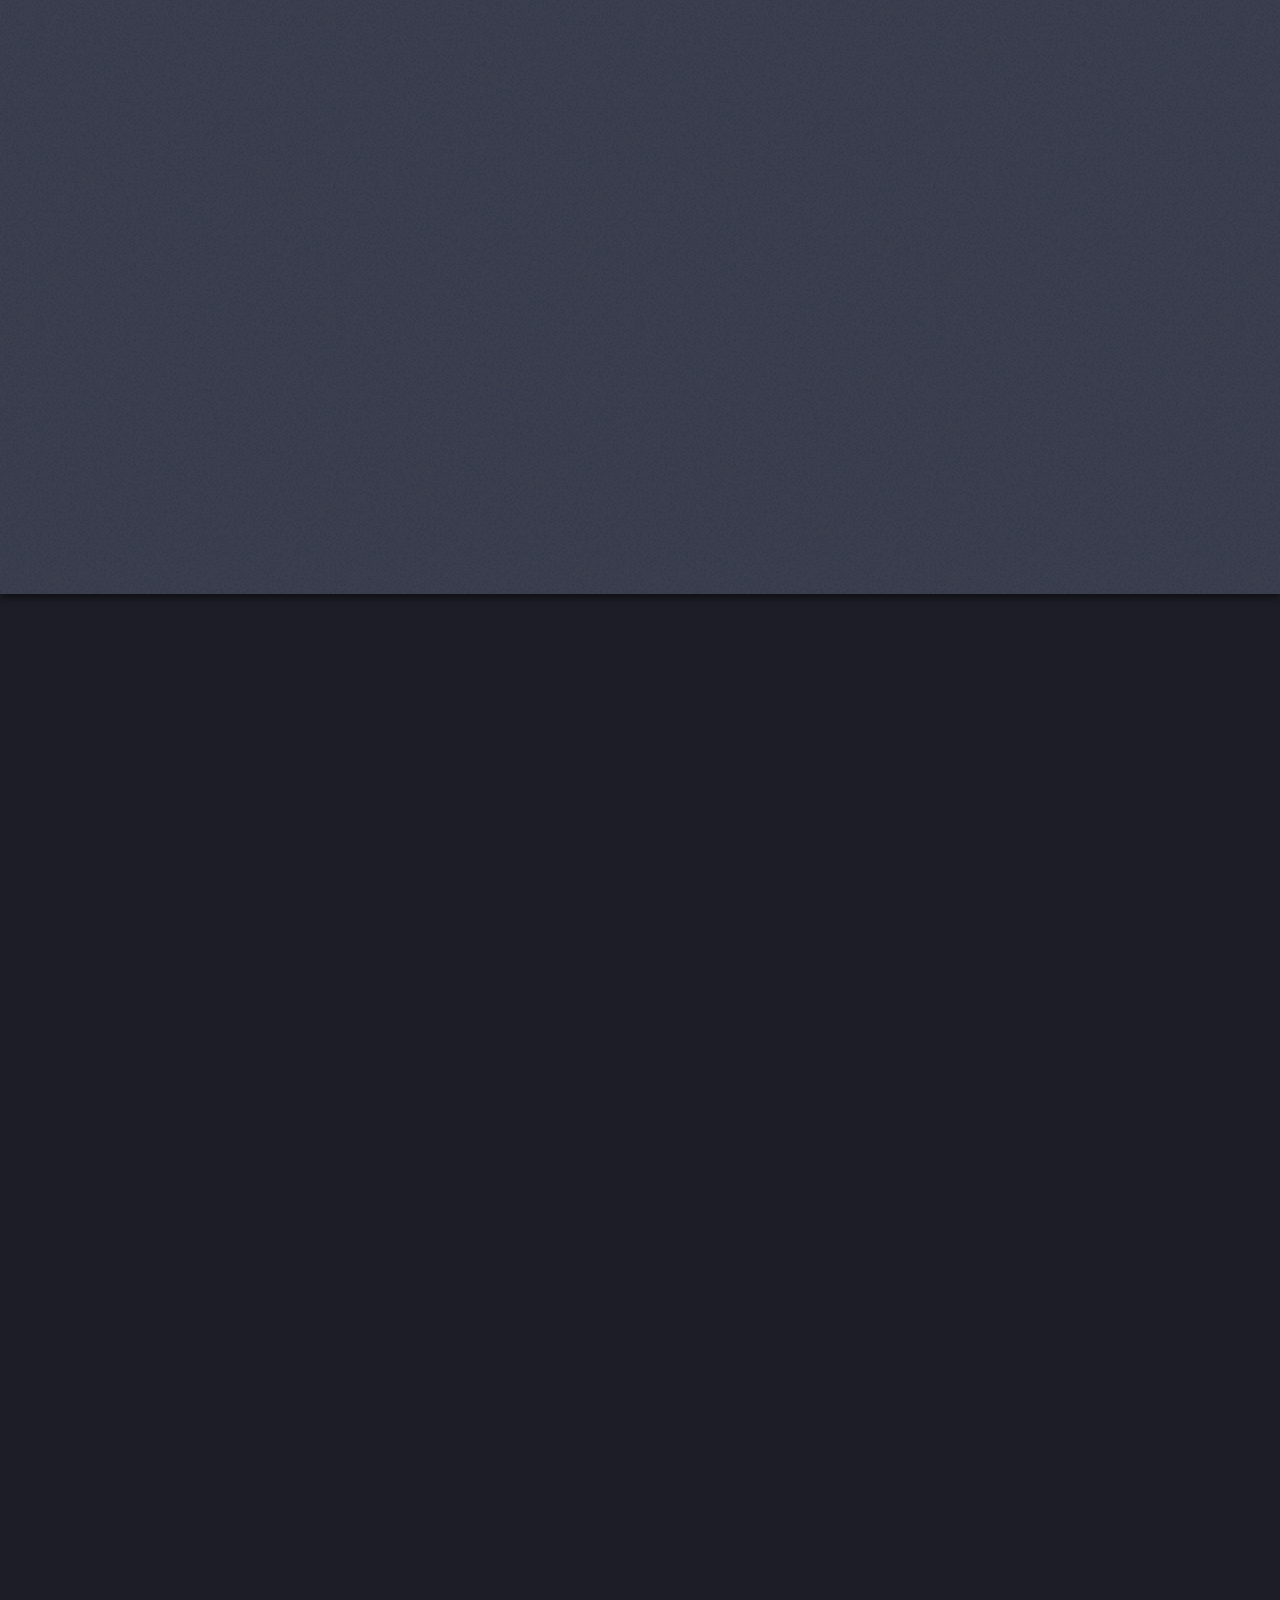
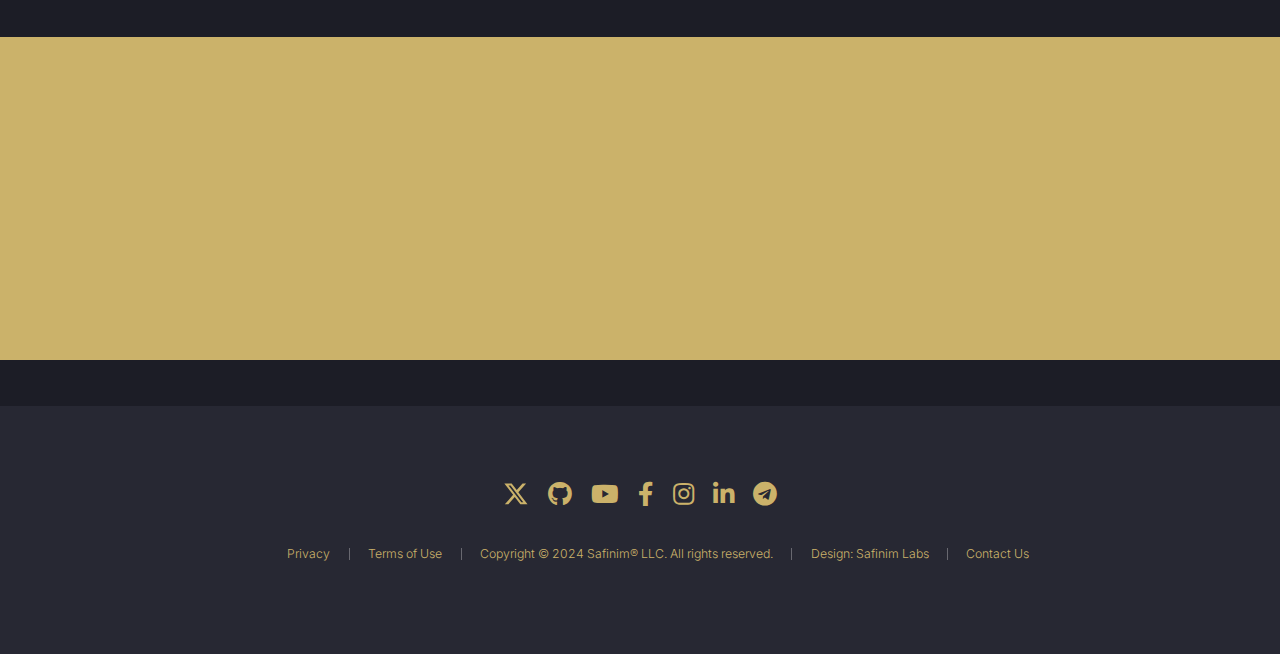
==== commit bc7981f4: "Update index.html" ====
--- a/index.html
+++ b/index.html
@@ -22,18 +22,18 @@
 				<nav id="nav">
 					<ul>
 						<li>
-							<a href="layouts" class="hover-underline-animation">LAYOUTS</a>
+							<a href="slabs" class="hover-underline-animation">S-LABS</a>
 						<ul>
-							<li><a href="layouts/left-sidebar.html" class="hover-underline-animation">LEFT SIDEBAR</a></li>
-							<li><a href="layouts/right-sidebar.html" class="hover-underline-animation">RIGHT SIDEBAR</a></li>
-							<li><a href="layouts/no-sidebar.html" class="hover-underline-animation">NO SIDEBAR</a></li>
+							<li><a href="slabs/left-sidebar.html" class="hover-underline-animation">LEFT SIDEBAR</a></li>
+							<li><a href="slabs/right-sidebar.html" class="hover-underline-animation">RIGHT SIDEBAR</a></li>
+							<li><a href="slabs/no-sidebar.html" class="hover-underline-animation">NO SIDEBAR</a></li>
 							<li>
-								<a href="layouts/submenu.html" class="hover-underline-animation">SUBMENU</a>
+								<a href="slabs/sconcepts.html" class="hover-underline-animation">S-CONCEPTS</a>
 								<ul>
-									<li><a href="layouts/submenu/option1" class="hover-underline-animation">OPTION 1</a></li>
-									<li><a href="layouts/submenu/option1" class="hover-underline-animation">OPTION 2</a></li>
-									<li><a href="layouts/submenu/option1" class="hover-underline-animation">OPTION 3</a></li>
-									<li><a href="layouts/submenu/option1" class="hover-underline-animation">OPTION 4</a></li>
+									<li><a href="slabs/sconcepts/cars" class="hover-underline-animation">CARS</a></li>
+									<li><a href="slabs/sconcepts/interjerseys" class="hover-underline-animation">INTER JERSEYS</a></li>
+									<li><a href="slabs/sconcepts/armours" class="hover-underline-animation">ARMOURS</a></li>
+									<li><a href="slabs/sconcepts/ueflags" class="hover-underline-animation">UE FLAGS</a></li>
 								</ul>
 							</li>
 						</ul>
@@ -243,4 +243,4 @@
 				</script>
 
 	</body>
-</html>+</html>
--- a/assets/css/main.css
+++ b/assets/css/main.css
@@ -1,3376 +1,5533 @@
-@import url("fontawesome-all.min.css");
-@import url("https://fonts.googleapis.com/css?family=Source+Sans+Pro:300,300italic,600,600italic");
-
-/*
-	safinim.com by SAFINIM
-	
-	CCA 3.0 license (safinim.comt/license)
-*/
-
-html, body, div, span, applet, object,
-iframe, h1, h2, h3, h4, h5, h6, p, blockquote,
-pre, a, abbr, acronym, address, big, cite,
-code, del, dfn, em, img, ins, kbd, q, s, samp,
-small, strike, strong, sub, sup, tt, var, b,
-u, i, center, dl, dt, dd, ol, ul, li, fieldset,
-form, label, legend, table, caption, tbody,
-tfoot, thead, tr, th, td, article, aside,
-canvas, details, embed, figure, figcaption,
-footer, header, hgroup, menu, nav, output, ruby,
-section, summary, time, mark, audio, video {
-	margin: 0;
-	padding: 0;
-	border: 0;
-	font-size: 100%;
-	font: inherit;
-	vertical-align: baseline;}
-
-article, aside, details, figcaption, figure,
-footer, header, hgroup, menu, nav, section {
-	display: block;}
-
-body {
-	line-height: 1;
-}
-
-ol, ul {
-	list-style: none;
-}
-
-blockquote, q {
-	quotes: none;
-}
-
-	blockquote:before, blockquote:after, q:before, q:after {
-		content: '';
-		content: none;
-	}
-
-table {
-	border-collapse: collapse;
-	border-spacing: 0;
-}
-
-body {
-	-webkit-text-size-adjust: none;
-}
-
-mark {
-	background-color: transparent;
-	color: inherit;
-}
-
-input::-moz-focus-inner {
-	border: 0;
-	padding: 0;
-}
-
-input, select, textarea {
-	-moz-appearance: none;
-	-webkit-appearance: none;
-	-ms-appearance: none;
-	appearance: none;
-}
-
-/* Basic */
-
-	html {
-		box-sizing: border-box;
-	}
-
-	*, *:before, *:after {
-		box-sizing: inherit;
-	}
-
-	body {
-		background: #f7f7f7 url("images/bg01.png");
-	}
-
-		body.is-preload *, body.is-preload *:before, body.is-preload *:after {
-			-moz-animation: none !important;
-			-webkit-animation: none !important;
-			-ms-animation: none !important;
-			animation: none !important;
-			-moz-transition: none !important;
-			-webkit-transition: none !important;
-			-ms-transition: none !important;
-			transition: none !important;
-		}
-
-	body, input, select, textarea {
-		color: #474747;
-		font-family: 'Source Sans Pro', sans-serif;
-		font-size: 16pt;
-		font-weight: 300;
-		line-height: 1.65em;
-	}
-
-	a {
-		-moz-transition: color 0.2s ease-in-out, border-color 0.2s ease-in-out, opacity 0.2s ease-in-out;
-		-webkit-transition: color 0.2s ease-in-out, border-color 0.2s ease-in-out, opacity 0.2s ease-in-out;
-		-ms-transition: color 0.2s ease-in-out, border-color 0.2s ease-in-out, opacity 0.2s ease-in-out;
-		transition: color 0.2s ease-in-out, border-color 0.2s ease-in-out, opacity 0.2s ease-in-out;
-		color: #37c0fb;
-		text-decoration: none;
-		border-bottom: dotted 1px;
-	}
-
-		a:hover {
-			color: #37c0fb;
-			border-bottom-color: transparent;
-		}
-
-	strong, b {
-		font-weight: 600;
-	}
-
-	em, i {
-		font-style: italic;
-	}
-
-	p, ul, ol, dl, table, blockquote {
-		margin: 0 0 2em 0;
-	}
-
-	h1, h2, h3, h4, h5, h6 {
-		color: inherit;
-		font-weight: 600;
-		line-height: 1.75em;
-		margin-bottom: 1em;
-	}
-
-		h1 a, h2 a, h3 a, h4 a, h5 a, h6 a {
-			color: inherit;
-			text-decoration: none;
-		}
-
-		h1 em, h2 em, h3 em, h4 em, h5 em, h6 em {
-			font-style: normal;
-			font-weight: 300;
-		}
-
-	h2 {
-		font-size: 1.75em;
-		letter-spacing: -0.025em;
-	}
-
-	h3 {
-		font-size: 1.2em;
-		letter-spacing: -0.025em;
-	}
-
-	sub {
-		font-size: 0.8em;
-		position: relative;
-		top: 0.5em;
-	}
-
-	sup {
-		font-size: 0.8em;
-		position: relative;
-		top: -0.5em;
-	}
-
-	hr {
-		border-top: solid 1px #e0e0e0;
-		border: 0;
-		margin-bottom: 1.5em;
-	}
-
-	blockquote {
-		border-left: solid 0.5em #e0e0e0;
-		font-style: italic;
-		padding: 1em 0 1em 2em;
-	}
-
-/* Container */
-
-	.container {
-		margin: 0 auto;
-		max-width: 100%;
-		width: 1400px;
-	}
-
-		@media screen and (max-width: 1680px) {
-
-			.container {
-				width: 1200px;
-			}
-
-		}
-
-		@media screen and (max-width: 1280px) {
-
-			.container {
-				width: 960px;
-			}
-
-		}
-
-		@media screen and (max-width: 980px) {
-
-			.container {
-				width: 95%;
-			}
-
-		}
-
-		@media screen and (max-width: 840px) {
-
-			.container {
-				width: 95%;
-			}
-
-		}
-
-		@media screen and (max-width: 736px) {
-
-			.container {
-				width: 90%;
-			}
-
-		}
-
-		@media screen and (max-width: 480px) {
-
-			.container {
-				width: 100%;
-			}
-
-		}
-
-/* Row */
-
-	.row {
-		display: flex;
-		flex-wrap: wrap;
-		box-sizing: border-box;
-		align-items: stretch;
-	}
-
-		.row > * {
-			box-sizing: border-box;
-		}
-
-		.row.gtr-uniform > * > :last-child {
-			margin-bottom: 0;
-		}
-
-		.row.aln-left {
-			justify-content: flex-start;
-		}
-
-		.row.aln-center {
-			justify-content: center;
-		}
-
-		.row.aln-right {
-			justify-content: flex-end;
-		}
-
-		.row.aln-top {
-			align-items: flex-start;
-		}
-
-		.row.aln-middle {
-			align-items: center;
-		}
-
-		.row.aln-bottom {
-			align-items: flex-end;
-		}
-
-		.row > .imp {
-			order: -1;
-		}
-
-		.row > .col-1 {
-			width: 8.33333%;
-		}
-
-		.row > .off-1 {
-			margin-left: 8.33333%;
-		}
-
-		.row > .col-2 {
-			width: 16.66667%;
-		}
-
-		.row > .off-2 {
-			margin-left: 16.66667%;
-		}
-
-		.row > .col-3 {
-			width: 25%;
-		}
-
-		.row > .off-3 {
-			margin-left: 25%;
-		}
-
-		.row > .col-4 {
-			width: 33.33333%;
-		}
-
-		.row > .off-4 {
-			margin-left: 33.33333%;
-		}
-
-		.row > .col-5 {
-			width: 41.66667%;
-		}
-
-		.row > .off-5 {
-			margin-left: 41.66667%;
-		}
-
-		.row > .col-6 {
-			width: 50%;
-		}
-
-		.row > .off-6 {
-			margin-left: 50%;
-		}
-
-		.row > .col-7 {
-			width: 58.33333%;
-		}
-
-		.row > .off-7 {
-			margin-left: 58.33333%;
-		}
-
-		.row > .col-8 {
-			width: 66.66667%;
-		}
-
-		.row > .off-8 {
-			margin-left: 66.66667%;
-		}
-
-		.row > .col-9 {
-			width: 75%;
-		}
-
-		.row > .off-9 {
-			margin-left: 75%;
-		}
-
-		.row > .col-10 {
-			width: 83.33333%;
-		}
-
-		.row > .off-10 {
-			margin-left: 83.33333%;
-		}
-
-		.row > .col-11 {
-			width: 91.66667%;
-		}
-
-		.row > .off-11 {
-			margin-left: 91.66667%;
-		}
-
-		.row > .col-12 {
-			width: 100%;
-		}
-
-		.row > .off-12 {
-			margin-left: 100%;
-		}
-
-		.row.gtr-0 {
-			margin-top: 0px;
-			margin-left: 0px;
-		}
-
-			.row.gtr-0 > * {
-				padding: 0px 0 0 0px;
-			}
-
-			.row.gtr-0.gtr-uniform {
-				margin-top: 0px;
-			}
-
-				.row.gtr-0.gtr-uniform > * {
-					padding-top: 0px;
-				}
-
-		.row.gtr-25 {
-			margin-top: -12.5px;
-			margin-left: -12.5px;
-		}
-
-			.row.gtr-25 > * {
-				padding: 12.5px 0 0 12.5px;
-			}
-
-			.row.gtr-25.gtr-uniform {
-				margin-top: -12.5px;
-			}
-
-				.row.gtr-25.gtr-uniform > * {
-					padding-top: 12.5px;
-				}
-
-		.row.gtr-50 {
-			margin-top: -25px;
-			margin-left: -25px;
-		}
-
-			.row.gtr-50 > * {
-				padding: 25px 0 0 25px;
-			}
-
-			.row.gtr-50.gtr-uniform {
-				margin-top: -25px;
-			}
-
-				.row.gtr-50.gtr-uniform > * {
-					padding-top: 25px;
-				}
-
-		.row {
-			margin-top: -50px;
-			margin-left: -50px;
-		}
-
-			.row > * {
-				padding: 50px 0 0 50px;
-			}
-
-			.row.gtr-uniform {
-				margin-top: -50px;
-			}
-
-				.row.gtr-uniform > * {
-					padding-top: 50px;
-				}
-
-		.row.gtr-150 {
-			margin-top: -75px;
-			margin-left: -75px;
-		}
-
-			.row.gtr-150 > * {
-				padding: 75px 0 0 75px;
-			}
-
-			.row.gtr-150.gtr-uniform {
-				margin-top: -75px;
-			}
-
-				.row.gtr-150.gtr-uniform > * {
-					padding-top: 75px;
-				}
-
-		.row.gtr-200 {
-			margin-top: -100px;
-			margin-left: -100px;
-		}
-
-			.row.gtr-200 > * {
-				padding: 100px 0 0 100px;
-			}
-
-			.row.gtr-200.gtr-uniform {
-				margin-top: -100px;
-			}
-
-				.row.gtr-200.gtr-uniform > * {
-					padding-top: 100px;
-				}
-
-		@media screen and (max-width: 1680px) {
-
-			.row {
-				display: flex;
-				flex-wrap: wrap;
-				box-sizing: border-box;
-				align-items: stretch;
-			}
-
-				.row > * {
-					box-sizing: border-box;
-				}
-
-				.row.gtr-uniform > * > :last-child {
-					margin-bottom: 0;
-				}
-
-				.row.aln-left {
-					justify-content: flex-start;
-				}
-
-				.row.aln-center {
-					justify-content: center;
-				}
-
-				.row.aln-right {
-					justify-content: flex-end;
-				}
-
-				.row.aln-top {
-					align-items: flex-start;
-				}
-
-				.row.aln-middle {
-					align-items: center;
-				}
-
-				.row.aln-bottom {
-					align-items: flex-end;
-				}
-
-				.row > .imp-wide {
-					order: -1;
-				}
-
-				.row > .col-1-wide {
-					width: 8.33333%;
-				}
-
-				.row > .off-1-wide {
-					margin-left: 8.33333%;
-				}
-
-				.row > .col-2-wide {
-					width: 16.66667%;
-				}
-
-				.row > .off-2-wide {
-					margin-left: 16.66667%;
-				}
-
-				.row > .col-3-wide {
-					width: 25%;
-				}
-
-				.row > .off-3-wide {
-					margin-left: 25%;
-				}
-
-				.row > .col-4-wide {
-					width: 33.33333%;
-				}
-
-				.row > .off-4-wide {
-					margin-left: 33.33333%;
-				}
-
-				.row > .col-5-wide {
-					width: 41.66667%;
-				}
-
-				.row > .off-5-wide {
-					margin-left: 41.66667%;
-				}
-
-				.row > .col-6-wide {
-					width: 50%;
-				}
-
-				.row > .off-6-wide {
-					margin-left: 50%;
-				}
-
-				.row > .col-7-wide {
-					width: 58.33333%;
-				}
-
-				.row > .off-7-wide {
-					margin-left: 58.33333%;
-				}
-
-				.row > .col-8-wide {
-					width: 66.66667%;
-				}
-
-				.row > .off-8-wide {
-					margin-left: 66.66667%;
-				}
-
-				.row > .col-9-wide {
-					width: 75%;
-				}
-
-				.row > .off-9-wide {
-					margin-left: 75%;
-				}
-
-				.row > .col-10-wide {
-					width: 83.33333%;
-				}
-
-				.row > .off-10-wide {
-					margin-left: 83.33333%;
-				}
-
-				.row > .col-11-wide {
-					width: 91.66667%;
-				}
-
-				.row > .off-11-wide {
-					margin-left: 91.66667%;
-				}
-
-				.row > .col-12-wide {
-					width: 100%;
-				}
-
-				.row > .off-12-wide {
-					margin-left: 100%;
-				}
-
-				.row.gtr-0 {
-					margin-top: 0px;
-					margin-left: 0px;
-				}
-
-					.row.gtr-0 > * {
-						padding: 0px 0 0 0px;
-					}
-
-					.row.gtr-0.gtr-uniform {
-						margin-top: 0px;
-					}
-
-						.row.gtr-0.gtr-uniform > * {
-							padding-top: 0px;
-						}
-
-				.row.gtr-25 {
-					margin-top: -10px;
-					margin-left: -10px;
-				}
-
-					.row.gtr-25 > * {
-						padding: 10px 0 0 10px;
-					}
-
-					.row.gtr-25.gtr-uniform {
-						margin-top: -10px;
-					}
-
-						.row.gtr-25.gtr-uniform > * {
-							padding-top: 10px;
-						}
-
-				.row.gtr-50 {
-					margin-top: -20px;
-					margin-left: -20px;
-				}
-
-					.row.gtr-50 > * {
-						padding: 20px 0 0 20px;
-					}
-
-					.row.gtr-50.gtr-uniform {
-						margin-top: -20px;
-					}
-
-						.row.gtr-50.gtr-uniform > * {
-							padding-top: 20px;
-						}
-
-				.row {
-					margin-top: -40px;
-					margin-left: -40px;
-				}
-
-					.row > * {
-						padding: 40px 0 0 40px;
-					}
-
-					.row.gtr-uniform {
-						margin-top: -40px;
-					}
-
-						.row.gtr-uniform > * {
-							padding-top: 40px;
-						}
-
-				.row.gtr-150 {
-					margin-top: -60px;
-					margin-left: -60px;
-				}
-
-					.row.gtr-150 > * {
-						padding: 60px 0 0 60px;
-					}
-
-					.row.gtr-150.gtr-uniform {
-						margin-top: -60px;
-					}
-
-						.row.gtr-150.gtr-uniform > * {
-							padding-top: 60px;
-						}
-
-				.row.gtr-200 {
-					margin-top: -80px;
-					margin-left: -80px;
-				}
-
-					.row.gtr-200 > * {
-						padding: 80px 0 0 80px;
-					}
-
-					.row.gtr-200.gtr-uniform {
-						margin-top: -80px;
-					}
-
-						.row.gtr-200.gtr-uniform > * {
-							padding-top: 80px;
-						}
-
-		}
-
-		@media screen and (max-width: 1280px) {
-
-			.row {
-				display: flex;
-				flex-wrap: wrap;
-				box-sizing: border-box;
-				align-items: stretch;
-			}
-
-				.row > * {
-					box-sizing: border-box;
-				}
-
-				.row.gtr-uniform > * > :last-child {
-					margin-bottom: 0;
-				}
-
-				.row.aln-left {
-					justify-content: flex-start;
-				}
-
-				.row.aln-center {
-					justify-content: center;
-				}
-
-				.row.aln-right {
-					justify-content: flex-end;
-				}
-
-				.row.aln-top {
-					align-items: flex-start;
-				}
-
-				.row.aln-middle {
-					align-items: center;
-				}
-
-				.row.aln-bottom {
-					align-items: flex-end;
-				}
-
-				.row > .imp-normal {
-					order: -1;
-				}
-
-				.row > .col-1-normal {
-					width: 8.33333%;
-				}
-
-				.row > .off-1-normal {
-					margin-left: 8.33333%;
-				}
-
-				.row > .col-2-normal {
-					width: 16.66667%;
-				}
-
-				.row > .off-2-normal {
-					margin-left: 16.66667%;
-				}
-
-				.row > .col-3-normal {
-					width: 25%;
-				}
-
-				.row > .off-3-normal {
-					margin-left: 25%;
-				}
-
-				.row > .col-4-normal {
-					width: 33.33333%;
-				}
-
-				.row > .off-4-normal {
-					margin-left: 33.33333%;
-				}
-
-				.row > .col-5-normal {
-					width: 41.66667%;
-				}
-
-				.row > .off-5-normal {
-					margin-left: 41.66667%;
-				}
-
-				.row > .col-6-normal {
-					width: 50%;
-				}
-
-				.row > .off-6-normal {
-					margin-left: 50%;
-				}
-
-				.row > .col-7-normal {
-					width: 58.33333%;
-				}
-
-				.row > .off-7-normal {
-					margin-left: 58.33333%;
-				}
-
-				.row > .col-8-normal {
-					width: 66.66667%;
-				}
-
-				.row > .off-8-normal {
-					margin-left: 66.66667%;
-				}
-
-				.row > .col-9-normal {
-					width: 75%;
-				}
-
-				.row > .off-9-normal {
-					margin-left: 75%;
-				}
-
-				.row > .col-10-normal {
-					width: 83.33333%;
-				}
-
-				.row > .off-10-normal {
-					margin-left: 83.33333%;
-				}
-
-				.row > .col-11-normal {
-					width: 91.66667%;
-				}
-
-				.row > .off-11-normal {
-					margin-left: 91.66667%;
-				}
-
-				.row > .col-12-normal {
-					width: 100%;
-				}
-
-				.row > .off-12-normal {
-					margin-left: 100%;
-				}
-
-				.row.gtr-0 {
-					margin-top: 0px;
-					margin-left: 0px;
-				}
-
-					.row.gtr-0 > * {
-						padding: 0px 0 0 0px;
-					}
-
-					.row.gtr-0.gtr-uniform {
-						margin-top: 0px;
-					}
-
-						.row.gtr-0.gtr-uniform > * {
-							padding-top: 0px;
-						}
-
-				.row.gtr-25 {
-					margin-top: -7.5px;
-					margin-left: -7.5px;
-				}
-
-					.row.gtr-25 > * {
-						padding: 7.5px 0 0 7.5px;
-					}
-
-					.row.gtr-25.gtr-uniform {
-						margin-top: -7.5px;
-					}
-
-						.row.gtr-25.gtr-uniform > * {
-							padding-top: 7.5px;
-						}
-
-				.row.gtr-50 {
-					margin-top: -15px;
-					margin-left: -15px;
-				}
-
-					.row.gtr-50 > * {
-						padding: 15px 0 0 15px;
-					}
-
-					.row.gtr-50.gtr-uniform {
-						margin-top: -15px;
-					}
-
-						.row.gtr-50.gtr-uniform > * {
-							padding-top: 15px;
-						}
-
-				.row {
-					margin-top: -30px;
-					margin-left: -30px;
-				}
-
-					.row > * {
-						padding: 30px 0 0 30px;
-					}
-
-					.row.gtr-uniform {
-						margin-top: -30px;
-					}
-
-						.row.gtr-uniform > * {
-							padding-top: 30px;
-						}
-
-				.row.gtr-150 {
-					margin-top: -45px;
-					margin-left: -45px;
-				}
-
-					.row.gtr-150 > * {
-						padding: 45px 0 0 45px;
-					}
-
-					.row.gtr-150.gtr-uniform {
-						margin-top: -45px;
-					}
-
-						.row.gtr-150.gtr-uniform > * {
-							padding-top: 45px;
-						}
-
-				.row.gtr-200 {
-					margin-top: -60px;
-					margin-left: -60px;
-				}
-
-					.row.gtr-200 > * {
-						padding: 60px 0 0 60px;
-					}
-
-					.row.gtr-200.gtr-uniform {
-						margin-top: -60px;
-					}
-
-						.row.gtr-200.gtr-uniform > * {
-							padding-top: 60px;
-						}
-
-		}
-
-		@media screen and (max-width: 980px) {
-
-			.row {
-				display: flex;
-				flex-wrap: wrap;
-				box-sizing: border-box;
-				align-items: stretch;
-			}
-
-				.row > * {
-					box-sizing: border-box;
-				}
-
-				.row.gtr-uniform > * > :last-child {
-					margin-bottom: 0;
-				}
-
-				.row.aln-left {
-					justify-content: flex-start;
-				}
-
-				.row.aln-center {
-					justify-content: center;
-				}
-
-				.row.aln-right {
-					justify-content: flex-end;
-				}
-
-				.row.aln-top {
-					align-items: flex-start;
-				}
-
-				.row.aln-middle {
-					align-items: center;
-				}
-
-				.row.aln-bottom {
-					align-items: flex-end;
-				}
-
-				.row > .imp-narrow {
-					order: -1;
-				}
-
-				.row > .col-1-narrow {
-					width: 8.33333%;
-				}
-
-				.row > .off-1-narrow {
-					margin-left: 8.33333%;
-				}
-
-				.row > .col-2-narrow {
-					width: 16.66667%;
-				}
-
-				.row > .off-2-narrow {
-					margin-left: 16.66667%;
-				}
-
-				.row > .col-3-narrow {
-					width: 25%;
-				}
-
-				.row > .off-3-narrow {
-					margin-left: 25%;
-				}
-
-				.row > .col-4-narrow {
-					width: 33.33333%;
-				}
-
-				.row > .off-4-narrow {
-					margin-left: 33.33333%;
-				}
-
-				.row > .col-5-narrow {
-					width: 41.66667%;
-				}
-
-				.row > .off-5-narrow {
-					margin-left: 41.66667%;
-				}
-
-				.row > .col-6-narrow {
-					width: 50%;
-				}
-
-				.row > .off-6-narrow {
-					margin-left: 50%;
-				}
-
-				.row > .col-7-narrow {
-					width: 58.33333%;
-				}
-
-				.row > .off-7-narrow {
-					margin-left: 58.33333%;
-				}
-
-				.row > .col-8-narrow {
-					width: 66.66667%;
-				}
-
-				.row > .off-8-narrow {
-					margin-left: 66.66667%;
-				}
-
-				.row > .col-9-narrow {
-					width: 75%;
-				}
-
-				.row > .off-9-narrow {
-					margin-left: 75%;
-				}
-
-				.row > .col-10-narrow {
-					width: 83.33333%;
-				}
-
-				.row > .off-10-narrow {
-					margin-left: 83.33333%;
-				}
-
-				.row > .col-11-narrow {
-					width: 91.66667%;
-				}
-
-				.row > .off-11-narrow {
-					margin-left: 91.66667%;
-				}
-
-				.row > .col-12-narrow {
-					width: 100%;
-				}
-
-				.row > .off-12-narrow {
-					margin-left: 100%;
-				}
-
-				.row.gtr-0 {
-					margin-top: 0px;
-					margin-left: 0px;
-				}
-
-					.row.gtr-0 > * {
-						padding: 0px 0 0 0px;
-					}
-
-					.row.gtr-0.gtr-uniform {
-						margin-top: 0px;
-					}
-
-						.row.gtr-0.gtr-uniform > * {
-							padding-top: 0px;
-						}
-
-				.row.gtr-25 {
-					margin-top: -7.5px;
-					margin-left: -7.5px;
-				}
-
-					.row.gtr-25 > * {
-						padding: 7.5px 0 0 7.5px;
-					}
-
-					.row.gtr-25.gtr-uniform {
-						margin-top: -7.5px;
-					}
-
-						.row.gtr-25.gtr-uniform > * {
-							padding-top: 7.5px;
-						}
-
-				.row.gtr-50 {
-					margin-top: -15px;
-					margin-left: -15px;
-				}
-
-					.row.gtr-50 > * {
-						padding: 15px 0 0 15px;
-					}
-
-					.row.gtr-50.gtr-uniform {
-						margin-top: -15px;
-					}
-
-						.row.gtr-50.gtr-uniform > * {
-							padding-top: 15px;
-						}
-
-				.row {
-					margin-top: -30px;
-					margin-left: -30px;
-				}
-
-					.row > * {
-						padding: 30px 0 0 30px;
-					}
-
-					.row.gtr-uniform {
-						margin-top: -30px;
-					}
-
-						.row.gtr-uniform > * {
-							padding-top: 30px;
-						}
-
-				.row.gtr-150 {
-					margin-top: -45px;
-					margin-left: -45px;
-				}
-
-					.row.gtr-150 > * {
-						padding: 45px 0 0 45px;
-					}
-
-					.row.gtr-150.gtr-uniform {
-						margin-top: -45px;
-					}
-
-						.row.gtr-150.gtr-uniform > * {
-							padding-top: 45px;
-						}
-
-				.row.gtr-200 {
-					margin-top: -60px;
-					margin-left: -60px;
-				}
-
-					.row.gtr-200 > * {
-						padding: 60px 0 0 60px;
-					}
-
-					.row.gtr-200.gtr-uniform {
-						margin-top: -60px;
-					}
-
-						.row.gtr-200.gtr-uniform > * {
-							padding-top: 60px;
-						}
-
-		}
-
-		@media screen and (max-width: 840px) {
-
-			.row {
-				display: flex;
-				flex-wrap: wrap;
-				box-sizing: border-box;
-				align-items: stretch;
-			}
-
-				.row > * {
-					box-sizing: border-box;
-				}
-
-				.row.gtr-uniform > * > :last-child {
-					margin-bottom: 0;
-				}
-
-				.row.aln-left {
-					justify-content: flex-start;
-				}
-
-				.row.aln-center {
-					justify-content: center;
-				}
-
-				.row.aln-right {
-					justify-content: flex-end;
-				}
-
-				.row.aln-top {
-					align-items: flex-start;
-				}
-
-				.row.aln-middle {
-					align-items: center;
-				}
-
-				.row.aln-bottom {
-					align-items: flex-end;
-				}
-
-				.row > .imp-narrower {
-					order: -1;
-				}
-
-				.row > .col-1-narrower {
-					width: 8.33333%;
-				}
-
-				.row > .off-1-narrower {
-					margin-left: 8.33333%;
-				}
-
-				.row > .col-2-narrower {
-					width: 16.66667%;
-				}
-
-				.row > .off-2-narrower {
-					margin-left: 16.66667%;
-				}
-
-				.row > .col-3-narrower {
-					width: 25%;
-				}
-
-				.row > .off-3-narrower {
-					margin-left: 25%;
-				}
-
-				.row > .col-4-narrower {
-					width: 33.33333%;
-				}
-
-				.row > .off-4-narrower {
-					margin-left: 33.33333%;
-				}
-
-				.row > .col-5-narrower {
-					width: 41.66667%;
-				}
-
-				.row > .off-5-narrower {
-					margin-left: 41.66667%;
-				}
-
-				.row > .col-6-narrower {
-					width: 50%;
-				}
-
-				.row > .off-6-narrower {
-					margin-left: 50%;
-				}
-
-				.row > .col-7-narrower {
-					width: 58.33333%;
-				}
-
-				.row > .off-7-narrower {
-					margin-left: 58.33333%;
-				}
-
-				.row > .col-8-narrower {
-					width: 66.66667%;
-				}
-
-				.row > .off-8-narrower {
-					margin-left: 66.66667%;
-				}
-
-				.row > .col-9-narrower {
-					width: 75%;
-				}
-
-				.row > .off-9-narrower {
-					margin-left: 75%;
-				}
-
-				.row > .col-10-narrower {
-					width: 83.33333%;
-				}
-
-				.row > .off-10-narrower {
-					margin-left: 83.33333%;
-				}
-
-				.row > .col-11-narrower {
-					width: 91.66667%;
-				}
-
-				.row > .off-11-narrower {
-					margin-left: 91.66667%;
-				}
-
-				.row > .col-12-narrower {
-					width: 100%;
-				}
-
-				.row > .off-12-narrower {
-					margin-left: 100%;
-				}
-
-				.row.gtr-0 {
-					margin-top: 0px;
-					margin-left: 0px;
-				}
-
-					.row.gtr-0 > * {
-						padding: 0px 0 0 0px;
-					}
-
-					.row.gtr-0.gtr-uniform {
-						margin-top: 0px;
-					}
-
-						.row.gtr-0.gtr-uniform > * {
-							padding-top: 0px;
-						}
-
-				.row.gtr-25 {
-					margin-top: -7.5px;
-					margin-left: -7.5px;
-				}
-
-					.row.gtr-25 > * {
-						padding: 7.5px 0 0 7.5px;
-					}
-
-					.row.gtr-25.gtr-uniform {
-						margin-top: -7.5px;
-					}
-
-						.row.gtr-25.gtr-uniform > * {
-							padding-top: 7.5px;
-						}
-
-				.row.gtr-50 {
-					margin-top: -15px;
-					margin-left: -15px;
-				}
-
-					.row.gtr-50 > * {
-						padding: 15px 0 0 15px;
-					}
-
-					.row.gtr-50.gtr-uniform {
-						margin-top: -15px;
-					}
-
-						.row.gtr-50.gtr-uniform > * {
-							padding-top: 15px;
-						}
-
-				.row {
-					margin-top: -30px;
-					margin-left: -30px;
-				}
-
-					.row > * {
-						padding: 30px 0 0 30px;
-					}
-
-					.row.gtr-uniform {
-						margin-top: -30px;
-					}
-
-						.row.gtr-uniform > * {
-							padding-top: 30px;
-						}
-
-				.row.gtr-150 {
-					margin-top: -45px;
-					margin-left: -45px;
-				}
-
-					.row.gtr-150 > * {
-						padding: 45px 0 0 45px;
-					}
-
-					.row.gtr-150.gtr-uniform {
-						margin-top: -45px;
-					}
-
-						.row.gtr-150.gtr-uniform > * {
-							padding-top: 45px;
-						}
-
-				.row.gtr-200 {
-					margin-top: -60px;
-					margin-left: -60px;
-				}
-
-					.row.gtr-200 > * {
-						padding: 60px 0 0 60px;
-					}
-
-					.row.gtr-200.gtr-uniform {
-						margin-top: -60px;
-					}
-
-						.row.gtr-200.gtr-uniform > * {
-							padding-top: 60px;
-						}
-
-		}
-
-		@media screen and (max-width: 736px) {
-
-			.row {
-				display: flex;
-				flex-wrap: wrap;
-				box-sizing: border-box;
-				align-items: stretch;
-			}
-
-				.row > * {
-					box-sizing: border-box;
-				}
-
-				.row.gtr-uniform > * > :last-child {
-					margin-bottom: 0;
-				}
-
-				.row.aln-left {
-					justify-content: flex-start;
-				}
-
-				.row.aln-center {
-					justify-content: center;
-				}
-
-				.row.aln-right {
-					justify-content: flex-end;
-				}
-
-				.row.aln-top {
-					align-items: flex-start;
-				}
-
-				.row.aln-middle {
-					align-items: center;
-				}
-
-				.row.aln-bottom {
-					align-items: flex-end;
-				}
-
-				.row > .imp-mobile {
-					order: -1;
-				}
-
-				.row > .col-1-mobile {
-					width: 8.33333%;
-				}
-
-				.row > .off-1-mobile {
-					margin-left: 8.33333%;
-				}
-
-				.row > .col-2-mobile {
-					width: 16.66667%;
-				}
-
-				.row > .off-2-mobile {
-					margin-left: 16.66667%;
-				}
-
-				.row > .col-3-mobile {
-					width: 25%;
-				}
-
-				.row > .off-3-mobile {
-					margin-left: 25%;
-				}
-
-				.row > .col-4-mobile {
-					width: 33.33333%;
-				}
-
-				.row > .off-4-mobile {
-					margin-left: 33.33333%;
-				}
-
-				.row > .col-5-mobile {
-					width: 41.66667%;
-				}
-
-				.row > .off-5-mobile {
-					margin-left: 41.66667%;
-				}
-
-				.row > .col-6-mobile {
-					width: 50%;
-				}
-
-				.row > .off-6-mobile {
-					margin-left: 50%;
-				}
-
-				.row > .col-7-mobile {
-					width: 58.33333%;
-				}
-
-				.row > .off-7-mobile {
-					margin-left: 58.33333%;
-				}
-
-				.row > .col-8-mobile {
-					width: 66.66667%;
-				}
-
-				.row > .off-8-mobile {
-					margin-left: 66.66667%;
-				}
-
-				.row > .col-9-mobile {
-					width: 75%;
-				}
-
-				.row > .off-9-mobile {
-					margin-left: 75%;
-				}
-
-				.row > .col-10-mobile {
-					width: 83.33333%;
-				}
-
-				.row > .off-10-mobile {
-					margin-left: 83.33333%;
-				}
-
-				.row > .col-11-mobile {
-					width: 91.66667%;
-				}
-
-				.row > .off-11-mobile {
-					margin-left: 91.66667%;
-				}
-
-				.row > .col-12-mobile {
-					width: 100%;
-				}
-
-				.row > .off-12-mobile {
-					margin-left: 100%;
-				}
-
-				.row.gtr-0 {
-					margin-top: 0px;
-					margin-left: 0px;
-				}
-
-					.row.gtr-0 > * {
-						padding: 0px 0 0 0px;
-					}
-
-					.row.gtr-0.gtr-uniform {
-						margin-top: 0px;
-					}
-
-						.row.gtr-0.gtr-uniform > * {
-							padding-top: 0px;
-						}
-
-				.row.gtr-25 {
-					margin-top: -5px;
-					margin-left: -5px;
-				}
-
-					.row.gtr-25 > * {
-						padding: 5px 0 0 5px;
-					}
-
-					.row.gtr-25.gtr-uniform {
-						margin-top: -5px;
-					}
-
-						.row.gtr-25.gtr-uniform > * {
-							padding-top: 5px;
-						}
-
-				.row.gtr-50 {
-					margin-top: -10px;
-					margin-left: -10px;
-				}
-
-					.row.gtr-50 > * {
-						padding: 10px 0 0 10px;
-					}
-
-					.row.gtr-50.gtr-uniform {
-						margin-top: -10px;
-					}
-
-						.row.gtr-50.gtr-uniform > * {
-							padding-top: 10px;
-						}
-
-				.row {
-					margin-top: -20px;
-					margin-left: -20px;
-				}
-
-					.row > * {
-						padding: 20px 0 0 20px;
-					}
-
-					.row.gtr-uniform {
-						margin-top: -20px;
-					}
-
-						.row.gtr-uniform > * {
-							padding-top: 20px;
-						}
-
-				.row.gtr-150 {
-					margin-top: -30px;
-					margin-left: -30px;
-				}
-
-					.row.gtr-150 > * {
-						padding: 30px 0 0 30px;
-					}
-
-					.row.gtr-150.gtr-uniform {
-						margin-top: -30px;
-					}
-
-						.row.gtr-150.gtr-uniform > * {
-							padding-top: 30px;
-						}
-
-				.row.gtr-200 {
-					margin-top: -40px;
-					margin-left: -40px;
-				}
-
-					.row.gtr-200 > * {
-						padding: 40px 0 0 40px;
-					}
-
-					.row.gtr-200.gtr-uniform {
-						margin-top: -40px;
-					}
-
-						.row.gtr-200.gtr-uniform > * {
-							padding-top: 40px;
-						}
-
-		}
-
-		@media screen and (max-width: 480px) {
-
-			.row {
-				display: flex;
-				flex-wrap: wrap;
-				box-sizing: border-box;
-				align-items: stretch;
-			}
-
-				.row > * {
-					box-sizing: border-box;
-				}
-
-				.row.gtr-uniform > * > :last-child {
-					margin-bottom: 0;
-				}
-
-				.row.aln-left {
-					justify-content: flex-start;
-				}
-
-				.row.aln-center {
-					justify-content: center;
-				}
-
-				.row.aln-right {
-					justify-content: flex-end;
-				}
-
-				.row.aln-top {
-					align-items: flex-start;
-				}
-
-				.row.aln-middle {
-					align-items: center;
-				}
-
-				.row.aln-bottom {
-					align-items: flex-end;
-				}
-
-				.row > .imp-mobilep {
-					order: -1;
-				}
-
-				.row > .col-1-mobilep {
-					width: 8.33333%;
-				}
-
-				.row > .off-1-mobilep {
-					margin-left: 8.33333%;
-				}
-
-				.row > .col-2-mobilep {
-					width: 16.66667%;
-				}
-
-				.row > .off-2-mobilep {
-					margin-left: 16.66667%;
-				}
-
-				.row > .col-3-mobilep {
-					width: 25%;
-				}
-
-				.row > .off-3-mobilep {
-					margin-left: 25%;
-				}
-
-				.row > .col-4-mobilep {
-					width: 33.33333%;
-				}
-
-				.row > .off-4-mobilep {
-					margin-left: 33.33333%;
-				}
-
-				.row > .col-5-mobilep {
-					width: 41.66667%;
-				}
-
-				.row > .off-5-mobilep {
-					margin-left: 41.66667%;
-				}
-
-				.row > .col-6-mobilep {
-					width: 50%;
-				}
-
-				.row > .off-6-mobilep {
-					margin-left: 50%;
-				}
-
-				.row > .col-7-mobilep {
-					width: 58.33333%;
-				}
-
-				.row > .off-7-mobilep {
-					margin-left: 58.33333%;
-				}
-
-				.row > .col-8-mobilep {
-					width: 66.66667%;
-				}
-
-				.row > .off-8-mobilep {
-					margin-left: 66.66667%;
-				}
-
-				.row > .col-9-mobilep {
-					width: 75%;
-				}
-
-				.row > .off-9-mobilep {
-					margin-left: 75%;
-				}
-
-				.row > .col-10-mobilep {
-					width: 83.33333%;
-				}
-
-				.row > .off-10-mobilep {
-					margin-left: 83.33333%;
-				}
-
-				.row > .col-11-mobilep {
-					width: 91.66667%;
-				}
-
-				.row > .off-11-mobilep {
-					margin-left: 91.66667%;
-				}
-
-				.row > .col-12-mobilep {
-					width: 100%;
-				}
-
-				.row > .off-12-mobilep {
-					margin-left: 100%;
-				}
-
-				.row.gtr-0 {
-					margin-top: 0px;
-					margin-left: 0px;
-				}
-
-					.row.gtr-0 > * {
-						padding: 0px 0 0 0px;
-					}
-
-					.row.gtr-0.gtr-uniform {
-						margin-top: 0px;
-					}
-
-						.row.gtr-0.gtr-uniform > * {
-							padding-top: 0px;
-						}
-
-				.row.gtr-25 {
-					margin-top: -5px;
-					margin-left: -5px;
-				}
-
-					.row.gtr-25 > * {
-						padding: 5px 0 0 5px;
-					}
-
-					.row.gtr-25.gtr-uniform {
-						margin-top: -5px;
-					}
-
-						.row.gtr-25.gtr-uniform > * {
-							padding-top: 5px;
-						}
-
-				.row.gtr-50 {
-					margin-top: -10px;
-					margin-left: -10px;
-				}
-
-					.row.gtr-50 > * {
-						padding: 10px 0 0 10px;
-					}
-
-					.row.gtr-50.gtr-uniform {
-						margin-top: -10px;
-					}
-
-						.row.gtr-50.gtr-uniform > * {
-							padding-top: 10px;
-						}
-
-				.row {
-					margin-top: -20px;
-					margin-left: -20px;
-				}
-
-					.row > * {
-						padding: 20px 0 0 20px;
-					}
-
-					.row.gtr-uniform {
-						margin-top: -20px;
-					}
-
-						.row.gtr-uniform > * {
-							padding-top: 20px;
-						}
-
-				.row.gtr-150 {
-					margin-top: -30px;
-					margin-left: -30px;
-				}
-
-					.row.gtr-150 > * {
-						padding: 30px 0 0 30px;
-					}
-
-					.row.gtr-150.gtr-uniform {
-						margin-top: -30px;
-					}
-
-						.row.gtr-150.gtr-uniform > * {
-							padding-top: 30px;
-						}
-
-				.row.gtr-200 {
-					margin-top: -40px;
-					margin-left: -40px;
-				}
-
-					.row.gtr-200 > * {
-						padding: 40px 0 0 40px;
-					}
-
-					.row.gtr-200.gtr-uniform {
-						margin-top: -40px;
-					}
-
-						.row.gtr-200.gtr-uniform > * {
-							padding-top: 40px;
-						}
-
-		}
-
-/* Section/Article */
-
-	section.special, article.special {
-		text-align: center;
-	}
-
-	header p {
-		color: #999;
-		font-size: 1.25em;
-		position: relative;
-		margin-top: -1.25em;
-		margin-bottom: 2.25em;
-	}
-
-	header.major {
-		text-align: center;
-		margin: 0 0 2em 0;
-	}
-
-		header.major h2 {
-			font-size: 2.25em;
-		}
-
-		header.major p {
-			position: relative;
-			border-top: solid 1px #e0e0e0;
-			padding: 1em 0 0 0;
-			margin: 0;
-			top: -1em;
-			font-size: 1.5em;
-			letter-spacing: -0.025em;
-		}
-
-	footer {
-		margin: 0 0 3em 0;
-	}
-
-		footer > :last-child {
-			margin-bottom: 0;
-		}
-
-		footer.major {
-			padding-top: 3em;
-		}
-
-/* Form */
-
-	input[type="text"],
-	input[type="password"],
-	input[type="email"],
-	textarea {
-		-moz-appearance: none;
-		-webkit-appearance: none;
-		-ms-appearance: none;
-		appearance: none;
-		-moz-transition: border-color 0.2s ease-in-out;
-		-webkit-transition: border-color 0.2s ease-in-out;
-		-ms-transition: border-color 0.2s ease-in-out;
-		transition: border-color 0.2s ease-in-out;
-		background: #fff;
-		border: solid 1px #e0e0e0;
-		border-radius: 5px;
-		color: inherit;
-		display: block;
-		outline: 0;
-		padding: 0.75em;
-		text-decoration: none;
-		width: 100%;
-	}
-
-		input[type="text"]:focus,
-		input[type="password"]:focus,
-		input[type="email"]:focus,
-		textarea:focus {
-			border-color: #37c0fb;
-		}
-
-	input[type="text"],
-	input[type="password"],
-	input[type="email"] {
-		line-height: 1em;
-	}
-
-	label {
-		display: block;
-		color: inherit;
-		font-weight: 600;
-		line-height: 1.75em;
-		margin-bottom: 0.5em;
-	}
-
-	::-webkit-input-placeholder {
-		color: #999;
-		position: relative;
-		top: 3px;
-	}
-
-	:-moz-placeholder {
-		color: #999;
-	}
-
-	::-moz-placeholder {
-		color: #999;
-	}
-
-	:-ms-input-placeholder {
-		color: #999;
-	}
-
-/* Image */
-
-	.image {
-		border: 0;
-		display: inline-block;
-		position: relative;
-		border-radius: 5px;
-	}
-
-		.image img {
-			display: block;
-			border-radius: 5px;
-		}
-
-		.image.left {
-			display: block;
-			float: left;
-			margin: 0 2em 2em 0;
-			position: relative;
-			top: 0.25em;
-		}
-
-			.image.left img {
-				display: block;
-				width: 100%;
-			}
-
-		.image.fit {
-			display: block;
-		}
-
-			.image.fit img {
-				display: block;
-				width: 100%;
-			}
-
-		.image.featured {
-			display: block;
-			margin: 0 0 2em 0;
-		}
-
-			.image.featured img {
-				display: block;
-				width: 100%;
-			}
-
-/* Icon */
-
-	.icon {
-		text-decoration: none;
-		position: relative;
-		text-decoration: none;
-	}
-
-		.icon:before {
-			-moz-osx-font-smoothing: grayscale;
-			-webkit-font-smoothing: antialiased;
-			display: inline-block;
-			font-style: normal;
-			font-variant: normal;
-			text-rendering: auto;
-			line-height: 1;
-			text-transform: none !important;
-			font-family: 'Font Awesome 5 Free';
-			font-weight: 400;
-		}
-
-		.icon > .label {
-			display: none;
-		}
-
-		.icon:before {
-			line-height: inherit;
-		}
-
-		.icon.solid:before {
-			font-weight: 900;
-		}
-
-		.icon.brands:before {
-			font-family: 'Font Awesome 5 Brands';
-		}
-
-		.icon.major {
-			text-align: center;
-			cursor: default;
-			background-color: #37c0fb;
-			background-image: -moz-linear-gradient(top, rgba(0,0,0,0), rgba(0,0,0,0.15)), url("images/bg01.png");
-			background-image: -webkit-linear-gradient(top, rgba(0,0,0,0), rgba(0,0,0,0.15)), url("images/bg01.png");
-			background-image: -ms-linear-gradient(top, rgba(0,0,0,0), rgba(0,0,0,0.15)), url("images/bg01.png");
-			background-image: linear-gradient(top, rgba(0,0,0,0), rgba(0,0,0,0.15)), url("images/bg01.png");
-			color: #fff;
-			border-radius: 100%;
-			display: inline-block;
-			width: 5em;
-			height: 5em;
-			line-height: 5em;
-			box-shadow: 0 0 0 7px white, 0 0 0 8px #e0e0e0;
-			margin: 0 0 2em 0;
-		}
-
-			.icon.major:before {
-				font-size: 36px;
-			}
-
-/* Lists */
-
-	ol {
-		list-style: decimal;
-		padding-left: 1.25em;
-	}
-
-		ol li {
-			padding-left: 0.25em;
-		}
-
-	ul {
-		list-style: disc;
-		padding-left: 1em;
-	}
-
-		ul li {
-			padding-left: 0.5em;
-		}
-
-/* Links */
-
-	ul.links {
-		list-style: none;
-		padding-left: 0;
-	}
-
-		ul.links li {
-			line-height: 2.5em;
-			padding-left: 0;
-		}
-
-/* Icons */
-
-	ul.icons {
-		cursor: default;
-		list-style: none;
-		padding-left: 0;
-	}
-
-		ul.icons li {
-			display: inline-block;
-			line-height: 1em;
-			padding-left: 1.5em;
-		}
-
-			ul.icons li:first-child {
-				padding-left: 0;
-			}
-			/*
-			ul.icons li a, ul.icons li span {
-				font-size: 2em;
-				border: 0;
-			}
-			*/
-			ul.icons li a, ul.icons li span {
-				font-size: 2em;
-				border: 0;
-				line-height: 1em;
-				vertical-align: middle;
-			}
-			
-			.icon-svg {
-				width: 1em;
-				height: 1em;
-				fill: currentColor;
-				vertical-align: middle;
-				display: inline-block;
-				margin-top: -0.25em; /* Aggiusta questo valore per allineare l'icona SVG */
-			}
-
-/* Menu */
-
-	ul.menu {
-		list-style: none;
-		padding-left: 0;
-	}
-
-		ul.menu li {
-			border-left: solid 1px #e0e0e0;
-			display: inline-block;
-			padding: 0 0 0 1em;
-			margin: 0 0 0 1em;
-		}
-
-			ul.menu li:first-child {
-				border-left: 0;
-				margin-left: 0;
-				padding-left: 0;
-			}
-
-/* Actions */
-
-	ul.actions {
-		display: -moz-flex;
-		display: -webkit-flex;
-		display: -ms-flex;
-		display: flex;
-		cursor: default;
-		list-style: none;
-		margin-left: -1em;
-		padding-left: 0;
-	}
-
-		ul.actions li {
-			padding: 0 0 0 1em;
-			vertical-align: middle;
-		}
-
-		ul.actions.special {
-			-moz-justify-content: center;
-			-webkit-justify-content: center;
-			-ms-justify-content: center;
-			justify-content: center;
-			width: 100%;
-			margin-left: 0;
-		}
-
-			ul.actions.special li:first-child {
-				padding-left: 0;
-			}
-
-		ul.actions.stacked {
-			-moz-flex-direction: column;
-			-webkit-flex-direction: column;
-			-ms-flex-direction: column;
-			flex-direction: column;
-			margin-left: 0;
-		}
-
-			ul.actions.stacked li {
-				padding: 1.25em 0 0 0;
-			}
-
-				ul.actions.stacked li:first-child {
-					padding-top: 0;
-				}
-
-		ul.actions.fit {
-			width: calc(100% + 1em);
-		}
-
-			ul.actions.fit li {
-				-moz-flex-grow: 1;
-				-webkit-flex-grow: 1;
-				-ms-flex-grow: 1;
-				flex-grow: 1;
-				-moz-flex-shrink: 1;
-				-webkit-flex-shrink: 1;
-				-ms-flex-shrink: 1;
-				flex-shrink: 1;
-				width: 100%;
-			}
-
-				ul.actions.fit li > * {
-					width: 100%;
-				}
-
-			ul.actions.fit.stacked {
-				width: 100%;
-			}
-
-		@media screen and (max-width: 736px) {
-
-			ul.actions:not(.fixed) {
-				-moz-flex-direction: column;
-				-webkit-flex-direction: column;
-				-ms-flex-direction: column;
-				flex-direction: column;
-				margin-left: 0;
-				width: 100% !important;
-			}
-
-				ul.actions:not(.fixed) li {
-					-moz-flex-grow: 1;
-					-webkit-flex-grow: 1;
-					-ms-flex-grow: 1;
-					flex-grow: 1;
-					-moz-flex-shrink: 1;
-					-webkit-flex-shrink: 1;
-					-ms-flex-shrink: 1;
-					flex-shrink: 1;
-					padding: 1em 0 0 0;
-					text-align: center;
-					width: 100%;
-				}
-
-					ul.actions:not(.fixed) li > * {
-						width: 100%;
-					}
-
-					ul.actions:not(.fixed) li:first-child {
-						padding-top: 0;
-					}
-
-					ul.actions:not(.fixed) li input[type="submit"],
-					ul.actions:not(.fixed) li input[type="reset"],
-					ul.actions:not(.fixed) li input[type="button"],
-					ul.actions:not(.fixed) li button,
-					ul.actions:not(.fixed) li .button {
-						width: 100%;
-					}
-
-						ul.actions:not(.fixed) li input[type="submit"].icon:before,
-						ul.actions:not(.fixed) li input[type="reset"].icon:before,
-						ul.actions:not(.fixed) li input[type="button"].icon:before,
-						ul.actions:not(.fixed) li button.icon:before,
-						ul.actions:not(.fixed) li .button.icon:before {
-							margin-left: -0.5em;
-						}
-
-		}
-
-/* Tables */
-
-	table {
-		width: 100%;
-	}
-
-		table.default {
-			width: 100%;
-		}
-
-			table.default tbody tr {
-				border-bottom: solid 1px #e0e0e0;
-			}
-
-			table.default td {
-				padding: 0.5em 1em 0.5em 1em;
-			}
-
-			table.default th {
-				font-weight: 600;
-				padding: 0.5em 1em 0.5em 1em;
-				text-align: left;
-			}
-
-			table.default thead {
-				background-color: #555555;
-				background-image: -moz-linear-gradient(top, rgba(0,0,0,0), rgba(0,0,0,0.15)), url("images/bg01.png");
-				background-image: -webkit-linear-gradient(top, rgba(0,0,0,0), rgba(0,0,0,0.15)), url("images/bg01.png");
-				background-image: -ms-linear-gradient(top, rgba(0,0,0,0), rgba(0,0,0,0.15)), url("images/bg01.png");
-				background-image: linear-gradient(top, rgba(0,0,0,0), rgba(0,0,0,0.15)), url("images/bg01.png");
-				color: #fff;
-			}
-
-/* Button */
-
-	input[type="submit"],
-	input[type="reset"],
-	input[type="button"],
-	button,
-	.button {
-		-moz-appearance: none;
-		-webkit-appearance: none;
-		-ms-appearance: none;
-		appearance: none;
-		-moz-transition: background-color 0.2s ease-in-out, color 0.2s ease-in-out, box-shadow 0.2s ease-in-out;
-		-webkit-transition: background-color 0.2s ease-in-out, color 0.2s ease-in-out, box-shadow 0.2s ease-in-out;
-		-ms-transition: background-color 0.2s ease-in-out, color 0.2s ease-in-out, box-shadow 0.2s ease-in-out;
-		transition: background-color 0.2s ease-in-out, color 0.2s ease-in-out, box-shadow 0.2s ease-in-out;
-		background-image: -moz-linear-gradient(top, rgba(0,0,0,0), rgba(0,0,0,0.15)), url("images/bg01.png");
-		background-image: -webkit-linear-gradient(top, rgba(0,0,0,0), rgba(0,0,0,0.15)), url("images/bg01.png");
-		background-image: -ms-linear-gradient(top, rgba(0,0,0,0), rgba(0,0,0,0.15)), url("images/bg01.png");
-		background-image: linear-gradient(top, rgba(0,0,0,0), rgba(0,0,0,0.15)), url("images/bg01.png");
-		background-color: #37c0fb;
-		border-radius: 5px;
-		border: 0;
-		color: #fff;
-		cursor: pointer;
-		display: inline-block;
-		padding: 0 1.5em;
-		line-height: 2.75em;
-		min-width: 9em;
-		text-align: center;
-		text-decoration: none;
-		font-weight: 600;
-		letter-spacing: -0.025em;
-	}
-
-		input[type="submit"]:hover,
-		input[type="reset"]:hover,
-		input[type="button"]:hover,
-		button:hover,
-		.button:hover {
-			background-color: #50c8fc;
-			color: #fff !important;
-		}
-
-		input[type="submit"]:active,
-		input[type="reset"]:active,
-		input[type="button"]:active,
-		button:active,
-		.button:active {
-			background-color: #1eb8fb;
-			color: #fff;
-		}
-
-		input[type="submit"].alt,
-		input[type="reset"].alt,
-		input[type="button"].alt,
-		button.alt,
-		.button.alt {
-			background-color: #555555;
-			color: #fff;
-		}
-
-			input[type="submit"].alt:hover,
-			input[type="reset"].alt:hover,
-			input[type="button"].alt:hover,
-			button.alt:hover,
-			.button.alt:hover {
-				background-color: #626262;
-			}
-
-			input[type="submit"].alt:active,
-			input[type="reset"].alt:active,
-			input[type="button"].alt:active,
-			button.alt:active,
-			.button.alt:active {
-				background-color: #484848;
-			}
-
-		input[type="submit"].icon:before,
-		input[type="reset"].icon:before,
-		input[type="button"].icon:before,
-		button.icon:before,
-		.button.icon:before {
-			margin-right: 0.5em;
-		}
-
-		input[type="submit"].fit,
-		input[type="reset"].fit,
-		input[type="button"].fit,
-		button.fit,
-		.button.fit {
-			width: 100%;
-		}
-
-		input[type="submit"].small,
-		input[type="reset"].small,
-		input[type="button"].small,
-		button.small,
-		.button.small {
-			font-size: 0.8em;
-		}
-
-/* Box */
-
-	.box.highlight {
-		text-align: center;
-	}
-
-	.box.post {
-		position: relative;
-		margin: 0 0 2em 0;
-	}
-
-		.box.post:after {
-			content: '';
-			display: block;
-			clear: both;
-		}
-
-		.box.post .inner {
-			margin-left: calc(30% + 2em);
-		}
-
-			.box.post .inner > :last-child {
-				margin-bottom: 0;
-			}
-
-		.box.post .image {
-			width: 30%;
-			margin: 0;
-		}
-
-/* Header */
-
-	#header {
-		text-align: center;
-		padding: 3em 0 0 0;
-		background-color: #fff;
-		background-image: url("images/bg02.png"), url("images/bg02.png"), url("images/bg01.png");
-		background-position: top left,					top left,					top left;
-		background-size: 100% 6em,					100% 6em,					auto;
-		background-repeat: no-repeat,					no-repeat,					repeat;
-	}
-
-		#header h1 {
-			padding: 0 0 2.75em 0;
-			margin: 0;
-		}
-
-			#header h1 a {
-				font-size: 1.5em;
-				letter-spacing: -0.025em;
-				border: 0;
-			}
-
-	#nav {
-		cursor: default;
-		background-color: #333;
-		background-image: -moz-linear-gradient(top, rgba(0,0,0,0), rgba(0,0,0,0.3)), url("images/bg01.png");
-		background-image: -webkit-linear-gradient(top, rgba(0,0,0,0), rgba(0,0,0,0.3)), url("images/bg01.png");
-		background-image: -ms-linear-gradient(top, rgba(0,0,0,0), rgba(0,0,0,0.3)), url("images/bg01.png");
-		background-image: linear-gradient(top, rgba(0,0,0,0), rgba(0,0,0,0.3)), url("images/bg01.png");
-		padding: 0;
-	}
-
-		#nav:after {
-			content: '';
-			display: block;
-			width: 100%;
-			height: 0.75em;
-			background-color: #37c0fb;
-			background-image: url("images/bg01.png");
-		}
-
-		#nav > ul {
-			margin: 0;
-		}
-
-			#nav > ul > li {
-				position: relative;
-				display: inline-block;
-				margin-left: 1em;
-			}
-
-				#nav > ul > li a {
-					color: #c0c0c0;
-					text-decoration: none;
-					border: 0;
-					display: block;
-					padding: 1.5em 0.5em 1.35em 0.5em;
-				}
-
-				#nav > ul > li:first-child {
-					margin-left: 0;
-				}
-
-				#nav > ul > li:hover a {
-					color: #fff;
-				}
-
-				#nav > ul > li.current {
-					font-weight: 600;
-				}
-
-					#nav > ul > li.current:before {
-						-moz-transform: rotateZ(45deg);
-						-webkit-transform: rotateZ(45deg);
-						-ms-transform: rotateZ(45deg);
-						transform: rotateZ(45deg);
-						width: 0.75em;
-						height: 0.75em;
-						content: '';
-						display: block;
-						position: absolute;
-						bottom: -0.5em;
-						left: 50%;
-						margin-left: -0.375em;
-						background-color: #37c0fb;
-						background-image: url("images/bg01.png");
-					}
-
-					#nav > ul > li.current a {
-						color: #fff;
-					}
-
-				#nav > ul > li.active a {
-					color: #fff;
-				}
-
-				#nav > ul > li.active.current:before {
-					opacity: 0;
-				}
-
-				#nav > ul > li > ul {
-					display: none;
-				}
-
-/* Dropotron */
-
-	.dropotron {
-		background-image: -moz-linear-gradient(top, rgba(0,0,0,0.3), rgba(0,0,0,0)), url("images/bg01.png");
-		background-image: -webkit-linear-gradient(top, rgba(0,0,0,0.3), rgba(0,0,0,0)), url("images/bg01.png");
-		background-image: -ms-linear-gradient(top, rgba(0,0,0,0.3), rgba(0,0,0,0)), url("images/bg01.png");
-		background-image: linear-gradient(top, rgba(0,0,0,0.3), rgba(0,0,0,0)), url("images/bg01.png");
-		background-color: #333;
-		border-radius: 5px;
-		color: #fff;
-		min-width: 10em;
-		padding: 1em 0;
-		text-align: center;
-		box-shadow: 0 1em 1em 0 rgba(0, 0, 0, 0.5);
-		list-style: none;
-	}
-
-		.dropotron > li {
-			line-height: 2em;
-			padding: 0 1.1em 0 1em;
-		}
-
-			.dropotron > li > a {
-				color: #c0c0c0;
-				text-decoration: none;
-				border: 0;
-			}
-
-			.dropotron > li.active > a, .dropotron > li:hover > a {
-				color: #fff;
-			}
-
-		.dropotron.level-0 {
-			border-radius: 0 0 5px 5px;
-			font-size: 0.9em;
-			padding-top: 0;
-			margin-top: -1px;
-		}
-
-/* Banner */
-
-	#banner {
-		background-image: url("../../images/banner.jpg");
-		background-position: center center;
-		background-size: cover;
-		height: 28em;
-		text-align: center;
-		position: relative;
-	}
-
-		#banner header {
-			position: absolute;
-			bottom: 0;
-			left: 0;
-			width: 100%;
-			background: #212121;
-			background: rgba(27, 27, 27, 0.75);
-			color: #fff;
-			padding: 1.5em 0;
-		}
-
-			#banner header h2 {
-				display: inline-block;
-				margin: 0;
-				font-size: 1.25em;
-				vertical-align: middle;
-			}
-
-				#banner header h2 em {
-					opacity: 0.75;
-				}
-
-				#banner header h2 a {
-					border-bottom-color: rgba(255, 255, 255, 0.5);
-				}
-
-					#banner header h2 a:hover {
-						border-bottom-color: transparent;
-					}
-
-			#banner header .button {
-				vertical-align: middle;
-				margin-left: 1em;
-			}
-
-/* Wrapper */
-
-	.wrapper {
-		padding: 5em 0 3em 0;
-	}
-
-		.wrapper.style1 {
-			background: #fff;
-		}
-
-		.wrapper.style2 {
-			background-color: #fff;
-			background-image: url("images/bg02.png"), url("images/bg03.png"), url("images/bg01.png");
-			background-position: top left,						bottom left,					top left;
-			background-size: 100% 6em,						100% 6em,						auto;
-			background-repeat: no-repeat,						no-repeat,						repeat;
-		}
-
-		.wrapper.style3 {
-			background-color: #37c0fb;
-			background-image: -moz-linear-gradient(top, rgba(0,0,0,0), rgba(0,0,0,0.15)), url("images/bg01.png");
-			background-image: -webkit-linear-gradient(top, rgba(0,0,0,0), rgba(0,0,0,0.15)), url("images/bg01.png");
-			background-image: -ms-linear-gradient(top, rgba(0,0,0,0), rgba(0,0,0,0.15)), url("images/bg01.png");
-			background-image: linear-gradient(top, rgba(0,0,0,0), rgba(0,0,0,0.15)), url("images/bg01.png");
-			color: #fff;
-		}
-
-			.wrapper.style3 .button {
-				background: #fff;
-				color: #474747;
-			}
-
-				.wrapper.style3 .button:hover {
-					color: #37c0fb !important;
-				}
-
-/* CTA */
-
-	#cta {
-		text-align: center;
-		padding: 3.5em 0;
-	}
-
-		#cta header h2 {
-			display: inline-block;
-			vertical-align: middle;
-			margin: 0;
-		}
-
-		#cta header .button {
-			vertical-align: middle;
-			margin-left: 1em;
-		}
-
-/* Footer */
-
-	#footer {
-		padding: 4em 0 8em 0;
-	}
-
-		#footer a {
-			color: inherit;
-			border-bottom-color: rgba(71, 71, 71, 0.25);
-		}
-
-			#footer a:hover {
-				color: #37c0fb;
-				border-bottom-color: transparent;
-			}
-
-		#footer .container {
-			margin-bottom: 4em;
-		}
-
-		#footer .icons {
-			text-align: center;
-			margin: 0;
-		}
-
-			#footer .icons a {
-				color: #999;
-			}
-
-				#footer .icons a:hover {
-					color: #474747;
-				}
-
-		#footer .copyright {
-			color: #999;
-			margin-top: 1.5em;
-			text-align: center;
-			font-size: 0.9em;
-		}
-
-/* Wide */
-
-	@media screen and (max-width: 1680px) {
-
-		/* Basic */
-
-			body, input, select, textarea {
-				font-size: 14pt;
-				line-height: 1.5em;
-			}
-
-		/* Banner */
-
-			#banner {
-				height: 24em;
-			}
-
-	}
-
-/* Normal */
-
-	@media screen and (max-width: 1280px) {
-
-		/* Basic */
-
-			body, input, select, textarea {
-				font-size: 13pt;
-				line-height: 1.5em;
-			}
-
-		/* Lists */
-
-			ol {
-				padding-left: 1.25em;
-			}
-
-				ol li {
-					padding-left: 0.25em;
-				}
-
-		/* Icons */
-
-			ul.icons li a, ul.icons li span {
-				font-size: 1.5em;
-			}
-
-		/* Header */
-
-			#header {
-				padding: 2em 0 0 0;
-			}
-
-				#header h1 {
-					padding: 0 0 1.75em 0;
-				}
-
-		/* Banner */
-
-			#banner {
-				height: 20em;
-			}
-
-		/* Wrapper */
-
-			.wrapper {
-				padding: 3em 0 1em 0;
-			}
-
-		/* CTA */
-
-			#cta {
-				padding: 2em 0;
-			}
-
-		/* Footer */
-
-			#footer {
-				padding: 3em 0 3em 0;
-			}
-
-				#footer .container {
-					margin-bottom: 1em;
-				}
-
-	}
-
-/* Narrow */
-
-	@media screen and (max-width: 980px) {
-
-		/* Basic */
-
-			body, input, select, textarea {
-				font-size: 12pt;
-				line-height: 1.5em;
-			}
-
-	}
-
-/* Narrower */
-
-	#navPanel, #titleBar {
-		display: none;
-	}
-
-	@media screen and (max-width: 840px) {
-
-		/* Basic */
-
-			html, body {
-				overflow-x: hidden;
-			}
-
-			body, input, select, textarea {
-				font-size: 13pt;
-			}
-
-			h1, h2, h3, h4, h5, h6 {
-				margin-bottom: 0.5em;
-			}
-
-			header p {
-				margin-top: -0.75em;
-			}
-
-			header.major {
-				text-align: center;
-				margin: 0 0 2em 0;
-			}
-
-				header.major h2 {
-					font-size: 1.75em;
-				}
-
-				header.major p {
-					top: -0.25em;
-					font-size: 1.25em;
-				}
-
-		/* Box */
-
-			.box.highlight {
-				text-align: left;
-				position: relative;
-				padding-left: 7em;
-			}
-
-				.box.highlight i {
-					position: absolute;
-					margin: 0;
-					left: 0;
-					top: 0.25em;
-				}
-
-			.box.post .inner {
-				margin-left: calc(20% + 2em);
-			}
-
-			.box.post .image {
-				width: 20%;
-			}
-
-		/* Header */
-
-			#header {
-				display: none;
-			}
-
-		/* Banner */
-
-			#banner {
-				height: 20em;
-			}
-
-				#banner header h2 {
-					display: block;
-				}
-
-				#banner header .button {
-					margin: 1em 0 0 0;
-				}
-
-		/* CTA */
-
-			#cta {
-				padding: 1.5em 0;
-			}
-
-				#cta header h2 {
-					display: block;
-				}
-
-				#cta header .button {
-					margin: 1em 0 0 0;
-				}
-
-		/* Footer */
-
-			#footer {
-				text-align: center;
-			}
-
-				#footer .container {
-					margin-bottom: 4em;
-				}
-
-				#footer form .actions {
-					-moz-justify-content: center;
-					-webkit-justify-content: center;
-					-ms-justify-content: center;
-					justify-content: center;
-					width: 100%;
-					margin-left: 0;
-				}
-
-					#footer form .actions li:first-child {
-						padding-left: 0;
-					}
-
-		/* Nav */
-
-			#page-wrapper {
-				-moz-backface-visibility: hidden;
-				-webkit-backface-visibility: hidden;
-				-ms-backface-visibility: hidden;
-				backface-visibility: hidden;
-				-moz-transition: -moz-transform 0.5s ease;
-				-webkit-transition: -webkit-transform 0.5s ease;
-				-ms-transition: -ms-transform 0.5s ease;
-				transition: transform 0.5s ease;
-				padding-bottom: 1px;
-				padding-top: 44px;
-			}
-
-			#titleBar {
-				-moz-backface-visibility: hidden;
-				-webkit-backface-visibility: hidden;
-				-ms-backface-visibility: hidden;
-				backface-visibility: hidden;
-				-moz-transition: -moz-transform 0.5s ease;
-				-webkit-transition: -webkit-transform 0.5s ease;
-				-ms-transition: -ms-transform 0.5s ease;
-				transition: transform 0.5s ease;
-				display: block;
-				height: 44px;
-				left: 0;
-				position: fixed;
-				top: 0;
-				width: 100%;
-				z-index: 10001;
-				background-color: #333;
-				background-image: -moz-linear-gradient(top, rgba(0,0,0,0), rgba(0,0,0,0.3)), url("images/bg01.png");
-				background-image: -webkit-linear-gradient(top, rgba(0,0,0,0), rgba(0,0,0,0.3)), url("images/bg01.png");
-				background-image: -ms-linear-gradient(top, rgba(0,0,0,0), rgba(0,0,0,0.3)), url("images/bg01.png");
-				background-image: linear-gradient(top, rgba(0,0,0,0), rgba(0,0,0,0.3)), url("images/bg01.png");
-				height: 44px;
-				line-height: 44px;
-				box-shadow: 0 4px 0 0 #37c0fb;
-			}
-
-				#titleBar .title {
-					display: block;
-					position: relative;
-					font-weight: 600;
-					text-align: center;
-					color: #fff;
-					z-index: 1;
-				}
-
-					#titleBar .title em {
-						font-style: normal;
-						font-weight: 300;
-					}
-
-				#titleBar .toggle {
-					text-decoration: none;
-					border: 0;
-					height: 60px;
-					left: 0;
-					position: absolute;
-					top: 0;
-					width: 80px;
-					z-index: 2;
-				}
-
-					#titleBar .toggle:before {
-						-moz-osx-font-smoothing: grayscale;
-						-webkit-font-smoothing: antialiased;
-						display: inline-block;
-						font-style: normal;
-						font-variant: normal;
-						text-rendering: auto;
-						line-height: 1;
-						text-transform: none !important;
-						font-family: 'Font Awesome 5 Free';
-						font-weight: 900;
-					}
-
-					#titleBar .toggle:before {
-						content: '\f0c9';
-						display: block;
-						height: 44px;
-						line-height: inherit;
-						text-align: center;
-						width: 44px;
-						color: #fff;
-						opacity: 0.5;
-					}
-
-					#titleBar .toggle:active:before {
-						opacity: 0.75;
-					}
-
-			#navPanel {
-				background-color: #1f1f1f;
-				box-shadow: inset -1px 0 3px 0 rgba(0, 0, 0, 0.5);
-				background-image: -moz-linear-gradient(left, rgba(0,0,0,0) 75%, rgba(0,0,0,0.15)), url("images/bg01.png");
-				background-image: -webkit-linear-gradient(left, rgba(0,0,0,0) 75%, rgba(0,0,0,0.15)), url("images/bg01.png");
-				background-image: -ms-linear-gradient(left, rgba(0,0,0,0) 75%, rgba(0,0,0,0.15)), url("images/bg01.png");
-				background-image: linear-gradient(left, rgba(0,0,0,0) 75%, rgba(0,0,0,0.15)), url("images/bg01.png");
-				-moz-backface-visibility: hidden;
-				-webkit-backface-visibility: hidden;
-				-ms-backface-visibility: hidden;
-				backface-visibility: hidden;
-				-moz-transform: translateX(-275px);
-				-webkit-transform: translateX(-275px);
-				-ms-transform: translateX(-275px);
-				transform: translateX(-275px);
-				-moz-transition: -moz-transform 0.5s ease;
-				-webkit-transition: -webkit-transform 0.5s ease;
-				-ms-transition: -ms-transform 0.5s ease;
-				transition: transform 0.5s ease;
-				display: block;
-				height: 100%;
-				left: 0;
-				overflow-y: auto;
-				position: fixed;
-				top: 0;
-				width: 275px;
-				z-index: 10002;
-			}
-
-				#navPanel .link {
-					border-bottom: 0;
-					border-top: solid 1px rgba(255, 255, 255, 0.05);
-					color: #888;
-					display: block;
-					height: 48px;
-					line-height: 48px;
-					padding: 0 1em 0 1em;
-					text-decoration: none;
-				}
-
-					#navPanel .link:first-child {
-						border-top: 0;
-					}
-
-					#navPanel .link.depth-0 {
-						color: #fff;
-					}
-
-					#navPanel .link .indent-1 {
-						display: inline-block;
-						width: 1em;
-					}
-
-					#navPanel .link .indent-2 {
-						display: inline-block;
-						width: 2em;
-					}
-
-					#navPanel .link .indent-3 {
-						display: inline-block;
-						width: 3em;
-					}
-
-					#navPanel .link .indent-4 {
-						display: inline-block;
-						width: 4em;
-					}
-
-					#navPanel .link .indent-5 {
-						display: inline-block;
-						width: 5em;
-					}
-
-			body.navPanel-visible #page-wrapper {
-				-moz-transform: translateX(275px);
-				-webkit-transform: translateX(275px);
-				-ms-transform: translateX(275px);
-				transform: translateX(275px);
-			}
-
-			body.navPanel-visible #titleBar {
-				-moz-transform: translateX(275px);
-				-webkit-transform: translateX(275px);
-				-ms-transform: translateX(275px);
-				transform: translateX(275px);
-			}
-
-			body.navPanel-visible #navPanel {
-				-moz-transform: translateX(0);
-				-webkit-transform: translateX(0);
-				-ms-transform: translateX(0);
-				transform: translateX(0);
-			}
-
-	}
-
-/* Mobile */
-
-	@media screen and (max-width: 736px) {
-
-		/* Basic */
-
-			body, input, select, textarea {
-				font-size: 11pt;
-				line-height: 1.35em;
-			}
-
-			h2 {
-				font-size: 1.25em;
-				letter-spacing: 0;
-				line-height: 1.35em;
-			}
-
-			h3 {
-				font-size: 1em;
-				letter-spacing: 0;
-				line-height: 1.35em;
-			}
-
-			header p {
-				margin-top: -0.5em;
-				font-size: 1em;
-			}
-
-			header.major {
-				padding: 0 20px;
-			}
-
-				header.major h2 {
-					font-size: 1.25em;
-				}
-
-				header.major p {
-					top: 0;
-					margin-top: 1.25em;
-					font-size: 1em;
-				}
-
-		/* Menu */
-
-			ul.menu li {
-				border: 0;
-				padding: 0;
-				margin: 0;
-				display: block;
-				line-height: 2em;
-			}
-
-		/* Banner */
-
-			#banner {
-				height: 18em;
-			}
-
-		/* Wrapper */
-
-			.wrapper {
-				padding: 2em 0 1px 0;
-			}
-
-	}
-
-/* Mobile (Portrait) */
-
-	@media screen and (max-width: 480px) {
-
-		/* Icon */
-
-			.icon.major {
-				width: 4em;
-				height: 4em;
-				line-height: 4em;
-				box-shadow: 0 0 0 7px white, 0 0 0 8px #e0e0e0;
-			}
-
-				.icon.major:before {
-					font-size: 24px;
-				}
-
-		/* Button */
-
-			input[type="submit"],
-			input[type="reset"],
-			input[type="button"],
-			button,
-			.button {
-				width: 100%;
-				display: block;
-			}
-
-		/* Box */
-
-			.box.highlight {
-				padding-left: calc(4em + 30px);
-			}
-
-			.box.post .inner {
-				margin-left: calc(30% + 20px);
-			}
-
-			.box.post .image {
-				width: 30%;
-			}
-
-		/* Banner */
-
-			#banner {
-				height: 20em;
-			}
-
-				#banner header {
-					padding: 20px;
-				}
-
-		/* Wrapper */
-
-			.wrapper {
-				padding: 2em 20px 1px 20px;
-			}
-
-		/* CTA */
-
-			#cta {
-				padding: 20px;
-			}
-
-		/* Footer */
-
-			#footer {
-				padding: 2em 20px;
-				text-align: left;
-			}
-
-	}
+@import url("fontawesome-all.min.css");
+@import url("https://fonts.googleapis.com/css?family=Roboto");
+@import url("https://fonts.googleapis.com/css?family=Source+Sans+Pro"); 
+@import url("https://fonts.googleapis.com/css2?family=Open+Sans");
+@import url("https://fonts.googleapis.com/css2?family=Playfair+Display");
+@import url("https://fonts.googleapis.com/css2?family=Libre+Bodoni");
+@import url("https://fonts.googleapis.com/css2?family=Libre+Baskerville");
+@import url("https://fonts.googleapis.com/css2?family=Bodoni+Moda");
+@import url("https://fonts.googleapis.com/css2?family=Encode+Sans");
+@import url("https://fonts.googleapis.com/css2?family=Lato");
+@import url("https://fonts.googleapis.com/css2?family=Epilogue");
+@import url("https://fonts.googleapis.com/css2?family=Oranienbaum");
+@import url("https://fonts.googleapis.com/css2?family=Libre+Caslon+Display");
+@import url("https://fonts.googleapis.com/css?family=Plus+Jakarta+Sans");
+@import url("https://fonts.googleapis.com/css?family=Poppins");
+@import url("https://fonts.googleapis.com/css?family=Inter");
+@import url("https://fonts.googleapis.com/css?family=Inter+Tight");
+
+html, body, div, span, applet, object,
+iframe, h1, h2, h3, h4, h5, h6, p, d1, d2, d3, blockquote,
+pre, a, abbr, acronym, address, big, cite,
+code, del, dfn, em, img, ins, kbd, q, s, samp,
+small, strike, strong, sub, sup, tt, var, b,
+u, i, center, dl, dt, dd, ol, ul, li, fieldset,
+form, label, legend, table, caption, tbody,
+tfoot, thead, tr, th, td, article, articlens, aside,
+canvas, details, embed, figure, figcaption,
+footer, header, hgroup, menu, nav, output, ruby,
+section, summary, time, mark, audio, video {
+	margin: 0;
+	padding: 0;
+	border: 0;
+	font-size: 100%;
+	font: inherit;
+	vertical-align: baseline;}
+
+article, articlens, aside, details, figcaption, figure,
+footer, header, hgroup, menu, nav, section {
+	display: block;}
+
+body {
+	line-height: 1;
+}
+
+ol, ul {
+	list-style: none;
+}
+
+blockquote, q {
+	quotes: none;
+}
+
+	blockquote:before, blockquote:after, q:before, q:after {
+		content: '';
+		content: none;
+	}
+
+table {
+	border-collapse: collapse;
+	border-spacing: 0;
+}
+
+body {
+	-webkit-text-size-adjust: none;
+}
+
+mark {
+	background-color: transparent;
+	color: inherit;
+}
+
+/* Logo Styles */
+#logo-container {
+    display: flex;
+    align-items: center;
+	padding-left: 3.5rem;
+}
+  
+#logo img {
+    height: 3.3rem; /* Adjust as needed */
+    width: auto;
+	vertical-align: middle;
+}
+
+.center-logo-container {
+    position: absolute;
+    top: 50%;
+    left: auto;
+	right: auto;
+    transform: translate(-50%, -50%);
+}
+
+.center-logo {
+    width: 150px;
+    height: 150px;
+    border-radius: 50%;
+    object-fit: cover;
+}
+
+.hover-underline-animation {
+	display: inline-block;
+	position: relative;
+	color: rgba(203, 178, 106, 1);
+  }
+  
+.hover-underline-animation:after {
+	content: '';
+	position: absolute;
+	width: 100%;
+	transform: scaleX(0);
+	height: 2px;
+	bottom: 0;
+	left: 0;
+	background-color: rgba(203, 178, 106, 1);
+	transform-origin: bottom right;
+	transition: transform 0.3s ease-out;
+  }
+  
+.hover-underline-animation:hover:after {
+	transform: scaleX(1);
+	transform-origin: bottom left;
+  }
+
+.current {
+	color: rgba(203, 178, 106, 1) !important;
+	border-bottom: 2px solid rgba(203, 178, 106, 1);
+	/*text-decoration: none;*/
+	display: inline-block;
+	position: relative;
+	bottom: 1px;
+	/*text-decoration: underline;
+	text-underline-offset: 0.9rem;*/
+	
+}
+
+/* Stile per altre pagine */
+/* body:not(.homepage) .inner header h2 { */
+    /* display: none; */ /* Nasconde il testo SAFINIM */
+/* } */
+
+body:not(.homepage) .inner header .center-logo-container {
+    display: flex;
+    justify-content: center;
+    align-items: center;
+    margin: 0 auto; /* Centra il logo circolare nelle altre pagine */
+}
+
+input::-moz-focus-inner {
+	border: 0;
+	padding: 0;
+}
+
+input, select, textarea {
+	-moz-appearance: none;
+	-webkit-appearance: none;
+	-ms-appearance: none;
+	appearance: none;
+}
+
+/* Basic */
+
+	html {
+		box-sizing: border-box;
+	}
+
+	*, *:before, *:after {
+		box-sizing: inherit;
+	}
+
+	html, body {
+		background: #1c1d26;
+	}
+
+	body.is-preload *, body.is-preload *:before, body.is-preload *:after {
+		-moz-animation: none !important;
+		-webkit-animation: none !important;
+		-ms-animation: none !important;
+		animation: none !important;
+		-moz-transition: none !important;
+		-webkit-transition: none !important;
+		-ms-transition: none !important;
+		transition: none !important;
+	}
+
+	body, input, select, textarea {
+		color: rgba(203, 178, 106, 1);
+		font-family: "Inter";
+		font-size: 1rem;
+		font-weight: 300;
+		line-height: 1.5rem;
+	}
+
+	a {
+		-moz-transition: border-color 0.2s ease-in-out, color 0.2s ease-in-out;
+		-webkit-transition: border-color 0.2s ease-in-out, color 0.2s ease-in-out;
+		-ms-transition: border-color 0.2s ease-in-out, color 0.2s ease-in-out;
+		transition: border-color 0.2s ease-in-out, color 0.2s ease-in-out;
+		/*border-bottom: dotted 1px;*/
+		color: #cbb26a; /*#e44c65;*/
+		text-decoration: none;
+	}
+
+		a:hover {
+			color: #cbb26a /*#e44c65;*/ !important;
+			border-bottom-color: transparent;
+		}
+
+	strong, b {
+		color: #ffffff;
+		font-weight: 300;
+	}
+
+	em, i {
+		font-style: italic;
+	}
+
+	p {
+		margin: 0 0 2em 0;
+	}
+
+	h1, h2, h3, h4, h5, h6 {
+		color: #ffffff;
+		font-weight: 300;
+		line-height: 1em;
+		margin: 0 0 1em 0;
+	}
+
+		h1 a, h2 a, h3 a, h4 a, h5 a, h6 a {
+			color: inherit;
+			border: 0;
+		}
+
+	h2 {
+		font-size: 2em;
+		line-height: 1.5em;
+		letter-spacing: -0.025em;
+	}
+
+	h3 {
+		font-size: 1.35em;
+		line-height: 1.5em;
+	}
+
+	h4 {
+		font-size: 1.1em;
+		line-height: 1.5em;
+	}
+
+	h5 {
+		font-size: 0.9em;
+		line-height: 1.5em;
+	}
+
+	h6 {
+		font-size: 0.7em;
+		line-height: 1.5em;
+	}
+
+	sub {
+		font-size: 0.8em;
+		position: relative;
+		top: 0.5em;
+	}
+
+	sup {
+		font-size: 0.8em;
+		position: relative;
+		top: -0.5em;
+	}
+
+	hr {
+		border: 0;
+		border-bottom: solid 1px rgba(255, 255, 255, 0.3);
+		margin: 3em 0;
+	}
+
+		hr.major {
+			margin: 4em 0;
+		}
+
+	blockquote {
+		border-left: solid 4px rgba(255, 255, 255, 0.3);
+		font-style: italic;
+		margin: 0 0 2em 0;
+		padding: 0.5em 0 0.5em 2em;
+	}
+
+	code {
+		background: rgba(255, 255, 255, 0.075);
+		border-radius: 4px;
+		font-family: "Courier New", monospace;
+		font-size: 0.9em;
+		margin: 0 0.25em;
+		padding: 0.25em 0.65em;
+	}
+
+	pre {
+		-webkit-overflow-scrolling: touch;
+		font-family: "Courier New", monospace;
+		font-size: 0.9em;
+		margin: 0 0 2em 0;
+	}
+
+		pre code {
+			display: block;
+			line-height: 1.75em;
+			padding: 1em 1.5em;
+			overflow-x: auto;
+		}
+
+	.align-left {
+		text-align: left;
+	}
+
+	.align-center {
+		text-align: center;
+	}
+
+	.align-right {
+		text-align: right;
+	}
+
+/* Loader */
+
+	@-moz-keyframes spinner-show {
+		0% {
+			opacity: 0;
+		}
+
+		100% {
+			opacity: 1;
+		}
+	}
+
+	@-webkit-keyframes spinner-show {
+		0% {
+			opacity: 0;
+		}
+
+		100% {
+			opacity: 1;
+		}
+	}
+
+	@-ms-keyframes spinner-show {
+		0% {
+			opacity: 0;
+		}
+
+		100% {
+			opacity: 1;
+		}
+	}
+
+	@keyframes spinner-show {
+		0% {
+			opacity: 0;
+		}
+
+		100% {
+			opacity: 1;
+		}
+	}
+
+	@-moz-keyframes spinner-hide {
+		0% {
+			color: rgba(255, 255, 255, 0.15);
+			z-index: 100001;
+			-moz-transform: scale(1) rotate(0deg);
+			-webkit-transform: scale(1) rotate(0deg);
+			-ms-transform: scale(1) rotate(0deg);
+			transform: scale(1) rotate(0deg);
+		}
+
+		99% {
+			color: #1c1d26;
+			z-index: 100001;
+			-moz-transform: scale(0.5) rotate(360deg);
+			-webkit-transform: scale(0.5) rotate(360deg);
+			-ms-transform: scale(0.5) rotate(360deg);
+			transform: scale(0.5) rotate(360deg);
+		}
+
+		100% {
+			color: #1c1d26;
+			z-index: -1;
+			-moz-transform: scale(0.5) rotate(360deg);
+			-webkit-transform: scale(0.5) rotate(360deg);
+			-ms-transform: scale(0.5) rotate(360deg);
+			transform: scale(0.5) rotate(360deg);
+		}
+	}
+
+	@-webkit-keyframes spinner-hide {
+		0% {
+			color: rgba(255, 255, 255, 0.15);
+			z-index: 100001;
+			-moz-transform: scale(1) rotate(0deg);
+			-webkit-transform: scale(1) rotate(0deg);
+			-ms-transform: scale(1) rotate(0deg);
+			transform: scale(1) rotate(0deg);
+		}
+
+		99% {
+			color: #1c1d26;
+			z-index: 100001;
+			-moz-transform: scale(0.5) rotate(360deg);
+			-webkit-transform: scale(0.5) rotate(360deg);
+			-ms-transform: scale(0.5) rotate(360deg);
+			transform: scale(0.5) rotate(360deg);
+		}
+
+		100% {
+			color: #1c1d26;
+			z-index: -1;
+			-moz-transform: scale(0.5) rotate(360deg);
+			-webkit-transform: scale(0.5) rotate(360deg);
+			-ms-transform: scale(0.5) rotate(360deg);
+			transform: scale(0.5) rotate(360deg);
+		}
+	}
+
+	@-ms-keyframes spinner-hide {
+		0% {
+			color: rgba(255, 255, 255, 0.15);
+			z-index: 100001;
+			-moz-transform: scale(1) rotate(0deg);
+			-webkit-transform: scale(1) rotate(0deg);
+			-ms-transform: scale(1) rotate(0deg);
+			transform: scale(1) rotate(0deg);
+		}
+
+		99% {
+			color: #1c1d26;
+			z-index: 100001;
+			-moz-transform: scale(0.5) rotate(360deg);
+			-webkit-transform: scale(0.5) rotate(360deg);
+			-ms-transform: scale(0.5) rotate(360deg);
+			transform: scale(0.5) rotate(360deg);
+		}
+
+		100% {
+			color: #1c1d26;
+			z-index: -1;
+			-moz-transform: scale(0.5) rotate(360deg);
+			-webkit-transform: scale(0.5) rotate(360deg);
+			-ms-transform: scale(0.5) rotate(360deg);
+			transform: scale(0.5) rotate(360deg);
+		}
+	}
+
+	@keyframes spinner-hide {
+		0% {
+			color: rgba(255, 255, 255, 0.15);
+			z-index: 100001;
+			-moz-transform: scale(1) rotate(0deg);
+			-webkit-transform: scale(1) rotate(0deg);
+			-ms-transform: scale(1) rotate(0deg);
+			transform: scale(1) rotate(0deg);
+		}
+
+		99% {
+			color: #1c1d26;
+			z-index: 100001;
+			-moz-transform: scale(0.5) rotate(360deg);
+			-webkit-transform: scale(0.5) rotate(360deg);
+			-ms-transform: scale(0.5) rotate(360deg);
+			transform: scale(0.5) rotate(360deg);
+		}
+
+		100% {
+			color: #1c1d26;
+			z-index: -1;
+			-moz-transform: scale(0.5) rotate(360deg);
+			-webkit-transform: scale(0.5) rotate(360deg);
+			-ms-transform: scale(0.5) rotate(360deg);
+			transform: scale(0.5) rotate(360deg);
+		}
+	}
+
+	@-moz-keyframes spinner-rotate {
+		0% {
+			-moz-transform: scale(1) rotate(0deg);
+			-webkit-transform: scale(1) rotate(0deg);
+			-ms-transform: scale(1) rotate(0deg);
+			transform: scale(1) rotate(0deg);
+		}
+
+		100% {
+			-moz-transform: scale(1) rotate(360deg);
+			-webkit-transform: scale(1) rotate(360deg);
+			-ms-transform: scale(1) rotate(360deg);
+			transform: scale(1) rotate(360deg);
+		}
+	}
+
+	@-webkit-keyframes spinner-rotate {
+		0% {
+			-moz-transform: scale(1) rotate(0deg);
+			-webkit-transform: scale(1) rotate(0deg);
+			-ms-transform: scale(1) rotate(0deg);
+			transform: scale(1) rotate(0deg);
+		}
+
+		100% {
+			-moz-transform: scale(1) rotate(360deg);
+			-webkit-transform: scale(1) rotate(360deg);
+			-ms-transform: scale(1) rotate(360deg);
+			transform: scale(1) rotate(360deg);
+		}
+	}
+
+	@-ms-keyframes spinner-rotate {
+		0% {
+			-moz-transform: scale(1) rotate(0deg);
+			-webkit-transform: scale(1) rotate(0deg);
+			-ms-transform: scale(1) rotate(0deg);
+			transform: scale(1) rotate(0deg);
+		}
+
+		100% {
+			-moz-transform: scale(1) rotate(360deg);
+			-webkit-transform: scale(1) rotate(360deg);
+			-ms-transform: scale(1) rotate(360deg);
+			transform: scale(1) rotate(360deg);
+		}
+	}
+
+	@keyframes spinner-rotate {
+		0% {
+			-moz-transform: scale(1) rotate(0deg);
+			-webkit-transform: scale(1) rotate(0deg);
+			-ms-transform: scale(1) rotate(0deg);
+			transform: scale(1) rotate(0deg);
+		}
+
+		100% {
+			-moz-transform: scale(1) rotate(360deg);
+			-webkit-transform: scale(1) rotate(360deg);
+			-ms-transform: scale(1) rotate(360deg);
+			transform: scale(1) rotate(360deg);
+		}
+	}
+
+	@-moz-keyframes overlay-hide {
+		0% {
+			opacity: 1;
+			z-index: 100000;
+		}
+
+		15% {
+			opacity: 1;
+			z-index: 100000;
+		}
+
+		99% {
+			opacity: 0;
+			z-index: 100000;
+		}
+
+		100% {
+			opacity: 0;
+			z-index: -1;
+		}
+	}
+
+	@-webkit-keyframes overlay-hide {
+		0% {
+			opacity: 1;
+			z-index: 100000;
+		}
+
+		15% {
+			opacity: 1;
+			z-index: 100000;
+		}
+
+		99% {
+			opacity: 0;
+			z-index: 100000;
+		}
+
+		100% {
+			opacity: 0;
+			z-index: -1;
+		}
+	}
+
+	@-ms-keyframes overlay-hide {
+		0% {
+			opacity: 1;
+			z-index: 100000;
+		}
+
+		15% {
+			opacity: 1;
+			z-index: 100000;
+		}
+
+		99% {
+			opacity: 0;
+			z-index: 100000;
+		}
+
+		100% {
+			opacity: 0;
+			z-index: -1;
+		}
+	}
+
+	@keyframes overlay-hide {
+		0% {
+			opacity: 1;
+			z-index: 100000;
+		}
+
+		15% {
+			opacity: 1;
+			z-index: 100000;
+		}
+
+		99% {
+			opacity: 0;
+			z-index: 100000;
+		}
+
+		100% {
+			opacity: 0;
+			z-index: -1;
+		}
+	}
+
+	body.landing {
+		text-decoration: none;
+	}
+
+		body.landing:before {
+			-moz-osx-font-smoothing: grayscale;
+			-webkit-font-smoothing: antialiased;
+			display: inline-block;
+			font-style: normal;
+			font-variant: normal;
+			text-rendering: auto;
+			line-height: 1;
+			text-transform: none !important;
+			font-family: 'Font Awesome 5 Free';
+			font-weight: 900;
+		}
+
+		body.landing:before {
+			-moz-animation: spinner-show 1.5s 1 0.25s ease forwards, spinner-hide 0.25s ease-in-out forwards !important;
+			-webkit-animation: spinner-show 1.5s 1 0.25s ease forwards, spinner-hide 0.25s ease-in-out forwards !important;
+			-ms-animation: spinner-show 1.5s 1 0.25s ease forwards, spinner-hide 0.25s ease-in-out forwards !important;
+			animation: spinner-show 1.5s 1 0.25s ease forwards, spinner-hide 0.25s ease-in-out forwards !important;
+			-moz-transform-origin: 50% 50%;
+			-webkit-transform-origin: 50% 50%;
+			-ms-transform-origin: 50% 50%;
+			transform-origin: 50% 50%;
+			color: rgba(255, 255, 255, 0.15);
+			content: '\f1ce';
+			cursor: default;
+			display: block;
+			font-size: 2em;
+			height: 2em;
+			left: 50%;
+			line-height: 2em;
+			margin: -1em 0 0 -1em;
+			opacity: 0;
+			position: fixed;
+			text-align: center;
+			top: 50%;
+			width: 2em;
+			z-index: -1;
+		}
+
+		body.landing:after {
+			-moz-animation: overlay-hide 1.5s ease-in forwards !important;
+			-webkit-animation: overlay-hide 1.5s ease-in forwards !important;
+			-ms-animation: overlay-hide 1.5s ease-in forwards !important;
+			animation: overlay-hide 1.5s ease-in forwards !important;
+			background: #1c1d26;
+			content: '';
+			display: block;
+			height: 100%;
+			left: 0;
+			opacity: 0;
+			position: fixed;
+			top: 0;
+			width: 100%;
+			z-index: -1;
+		}
+
+		body.landing.is-preload:before {
+			-moz-animation: spinner-show 1.5s 1 0.25s ease forwards, spinner-rotate 0.75s infinite linear !important;
+			-webkit-animation: spinner-show 1.5s 1 0.25s ease forwards, spinner-rotate 0.75s infinite linear !important;
+			-ms-animation: spinner-show 1.5s 1 0.25s ease forwards, spinner-rotate 0.75s infinite linear !important;
+			animation: spinner-show 1.5s 1 0.25s ease forwards, spinner-rotate 0.75s infinite linear !important;
+			z-index: 100001;
+		}
+
+		body.landing.is-preload:after {
+			-moz-animation: none !important;
+			-webkit-animation: none !important;
+			-ms-animation: none !important;
+			animation: none !important;
+			opacity: 1;
+			z-index: 100000;
+		}
+
+	@media (-webkit-min-device-pixel-ratio: 2) {
+
+		body.landing:before {
+			line-height: 2.025em;
+		}
+
+	}
+
+/* Container */
+
+	.container {
+		margin: 0 auto;
+		max-width: calc(100% - 4em);
+		width: 70em;
+	}
+
+		.container.xsmall {
+			width: 17.5em;
+		}
+
+		.container.small {
+			width: 35em;
+		}
+
+		.container.medium {
+			width: 52.5em;
+		}
+
+		.container.large {
+			width: 87.5em;
+		}
+
+		.container.xlarge {
+			width: 105em;
+		}
+
+		.container.max {
+			width: 100%;
+		}
+
+		@media screen and (max-width: 1280px) {
+
+			.container {
+				width: 90%;
+				max-width: 100%;
+			}
+
+		}
+
+		@media screen and (max-width: 980px) {
+
+			.container {
+				width: 100% !important;
+			}
+
+		}
+
+/* Row */
+
+	.row {
+		display: flex;
+		flex-wrap: wrap;
+		box-sizing: border-box;
+		align-items: stretch;
+	}
+
+		.row > * {
+			box-sizing: border-box;
+		}
+
+		.row.gtr-uniform > * > :last-child {
+			margin-bottom: 0;
+		}
+
+		.row.aln-left {
+			justify-content: flex-start;
+		}
+
+		.row.aln-center {
+			justify-content: center;
+		}
+
+		.row.aln-right {
+			justify-content: flex-end;
+		}
+
+		.row.aln-top {
+			align-items: flex-start;
+		}
+
+		.row.aln-middle {
+			align-items: center;
+		}
+
+		.row.aln-bottom {
+			align-items: flex-end;
+		}
+
+		.row > .imp {
+			order: -1;
+		}
+
+		.row > .col-1 {
+			width: 8.33333%;
+		}
+
+		.row > .off-1 {
+			margin-left: 8.33333%;
+		}
+
+		.row > .col-2 {
+			width: 16.66667%;
+		}
+
+		.row > .off-2 {
+			margin-left: 16.66667%;
+		}
+
+		.row > .col-3 {
+			width: 25%;
+		}
+
+		.row > .off-3 {
+			margin-left: 25%;
+		}
+
+		.row > .col-4 {
+			width: 33.33333%;
+		}
+
+		.row > .off-4 {
+			margin-left: 33.33333%;
+		}
+
+		.row > .col-5 {
+			width: 41.66667%;
+		}
+
+		.row > .off-5 {
+			margin-left: 41.66667%;
+		}
+
+		.row > .col-6 {
+			width: 50%;
+		}
+
+		.row > .off-6 {
+			margin-left: 50%;
+		}
+
+		.row > .col-7 {
+			width: 58.33333%;
+		}
+
+		.row > .off-7 {
+			margin-left: 58.33333%;
+		}
+
+		.row > .col-8 {
+			width: 66.66667%;
+		}
+
+		.row > .off-8 {
+			margin-left: 66.66667%;
+		}
+
+		.row > .col-9 {
+			width: 75%;
+		}
+
+		.row > .off-9 {
+			margin-left: 75%;
+		}
+
+		.row > .col-10 {
+			width: 83.33333%;
+		}
+
+		.row > .off-10 {
+			margin-left: 83.33333%;
+		}
+
+		.row > .col-11 {
+			width: 91.66667%;
+		}
+
+		.row > .off-11 {
+			margin-left: 91.66667%;
+		}
+
+		.row > .col-12 {
+			width: 100%;
+		}
+
+		.row > .off-12 {
+			margin-left: 100%;
+		}
+
+		.row.gtr-0 {
+			margin-top: 0;
+			margin-left: 0em;
+		}
+
+			.row.gtr-0 > * {
+				padding: 0 0 0 0em;
+			}
+
+			.row.gtr-0.gtr-uniform {
+				margin-top: 0em;
+			}
+
+				.row.gtr-0.gtr-uniform > * {
+					padding-top: 0em;
+				}
+
+		.row.gtr-25 {
+			margin-top: 0;
+			margin-left: -0.625em;
+		}
+
+			.row.gtr-25 > * {
+				padding: 0 0 0 0.625em;
+			}
+
+			.row.gtr-25.gtr-uniform {
+				margin-top: -0.625em;
+			}
+
+				.row.gtr-25.gtr-uniform > * {
+					padding-top: 0.625em;
+				}
+
+		.row.gtr-50 {
+			margin-top: 0;
+			margin-left: -1.25rem;
+		}
+
+			.row.gtr-50 > * {
+				padding: 0 0 0 1.25rem;
+			}
+
+			.row.gtr-50.gtr-uniform {
+				margin-top: -1.25rem;
+			}
+
+				.row.gtr-50.gtr-uniform > * {
+					padding-top: 1.25rem;
+				}
+
+		.row {
+			margin-top: 0;
+			margin-left: -2.5em;
+		}
+
+			.row > * {
+				padding: 0 0 0 2.5em;
+			}
+
+			.row.gtr-uniform {
+				margin-top: -2.5em;
+			}
+
+				.row.gtr-uniform > * {
+					padding-top: 2.5em;
+				}
+
+		.row.gtr-150 {
+			margin-top: 0;
+			margin-left: -3.75em;
+		}
+
+			.row.gtr-150 > * {
+				padding: 0 0 0 3.75em;
+			}
+
+			.row.gtr-150.gtr-uniform {
+				margin-top: -3.75em;
+			}
+
+				.row.gtr-150.gtr-uniform > * {
+					padding-top: 3.75em;
+				}
+
+		.row.gtr-200 {
+			margin-top: 0;
+			margin-left: -5em;
+		}
+
+			.row.gtr-200 > * {
+				padding: 0 0 0 5em;
+			}
+
+			.row.gtr-200.gtr-uniform {
+				margin-top: -5em;
+			}
+
+				.row.gtr-200.gtr-uniform > * {
+					padding-top: 5em;
+				}
+
+		@media screen and (max-width: 1680px) {
+
+			.row {
+				display: flex;
+				flex-wrap: wrap;
+				box-sizing: border-box;
+				align-items: stretch;
+			}
+
+				.row > * {
+					box-sizing: border-box;
+				}
+
+				.row.gtr-uniform > * > :last-child {
+					margin-bottom: 0;
+				}
+
+				.row.aln-left {
+					justify-content: flex-start;
+				}
+
+				.row.aln-center {
+					justify-content: center;
+				}
+
+				.row.aln-right {
+					justify-content: flex-end;
+				}
+
+				.row.aln-top {
+					align-items: flex-start;
+				}
+
+				.row.aln-middle {
+					align-items: center;
+				}
+
+				.row.aln-bottom {
+					align-items: flex-end;
+				}
+
+				.row > .imp-xlarge {
+					order: -1;
+				}
+
+				.row > .col-1-xlarge {
+					width: 8.33333%;
+				}
+
+				.row > .off-1-xlarge {
+					margin-left: 8.33333%;
+				}
+
+				.row > .col-2-xlarge {
+					width: 16.66667%;
+				}
+
+				.row > .off-2-xlarge {
+					margin-left: 16.66667%;
+				}
+
+				.row > .col-3-xlarge {
+					width: 25%;
+				}
+
+				.row > .off-3-xlarge {
+					margin-left: 25%;
+				}
+
+				.row > .col-4-xlarge {
+					width: 33.33333%;
+				}
+
+				.row > .off-4-xlarge {
+					margin-left: 33.33333%;
+				}
+
+				.row > .col-5-xlarge {
+					width: 41.66667%;
+				}
+
+				.row > .off-5-xlarge {
+					margin-left: 41.66667%;
+				}
+
+				.row > .col-6-xlarge {
+					width: 50%;
+				}
+
+				.row > .off-6-xlarge {
+					margin-left: 50%;
+				}
+
+				.row > .col-7-xlarge {
+					width: 58.33333%;
+				}
+
+				.row > .off-7-xlarge {
+					margin-left: 58.33333%;
+				}
+
+				.row > .col-8-xlarge {
+					width: 66.66667%;
+				}
+
+				.row > .off-8-xlarge {
+					margin-left: 66.66667%;
+				}
+
+				.row > .col-9-xlarge {
+					width: 75%;
+				}
+
+				.row > .off-9-xlarge {
+					margin-left: 75%;
+				}
+
+				.row > .col-10-xlarge {
+					width: 83.33333%;
+				}
+
+				.row > .off-10-xlarge {
+					margin-left: 83.33333%;
+				}
+
+				.row > .col-11-xlarge {
+					width: 91.66667%;
+				}
+
+				.row > .off-11-xlarge {
+					margin-left: 91.66667%;
+				}
+
+				.row > .col-12-xlarge {
+					width: 100%;
+				}
+
+				.row > .off-12-xlarge {
+					margin-left: 100%;
+				}
+
+				.row.gtr-0 {
+					margin-top: 0;
+					margin-left: 0em;
+				}
+
+					.row.gtr-0 > * {
+						padding: 0 0 0 0em;
+					}
+
+					.row.gtr-0.gtr-uniform {
+						margin-top: 0em;
+					}
+
+						.row.gtr-0.gtr-uniform > * {
+							padding-top: 0em;
+						}
+
+				.row.gtr-25 {
+					margin-top: 0;
+					margin-left: -0.625em;
+				}
+
+					.row.gtr-25 > * {
+						padding: 0 0 0 0.625em;
+					}
+
+					.row.gtr-25.gtr-uniform {
+						margin-top: -0.625em;
+					}
+
+						.row.gtr-25.gtr-uniform > * {
+							padding-top: 0.625em;
+						}
+
+				.row.gtr-50 {
+					margin-top: 0;
+					margin-left: -1.25em;
+				}
+
+					.row.gtr-50 > * {
+						padding: 0 0 0 1.25em;
+					}
+
+					.row.gtr-50.gtr-uniform {
+						margin-top: -1.25em;
+					}
+
+						.row.gtr-50.gtr-uniform > * {
+							padding-top: 1.25em;
+						}
+
+				.row {
+					margin-top: 0;
+					margin-left: -2.5em;
+				}
+
+					.row > * {
+						padding: 0 0 0 2.5em;
+					}
+
+					.row.gtr-uniform {
+						margin-top: -2.5em;
+					}
+
+						.row.gtr-uniform > * {
+							padding-top: 2.5em;
+						}
+
+				.row.gtr-150 {
+					margin-top: 0;
+					margin-left: -3.75em;
+				}
+
+					.row.gtr-150 > * {
+						padding: 0 0 0 3.75em;
+					}
+
+					.row.gtr-150.gtr-uniform {
+						margin-top: -3.75em;
+					}
+
+						.row.gtr-150.gtr-uniform > * {
+							padding-top: 3.75em;
+						}
+
+				.row.gtr-200 {
+					margin-top: 0;
+					margin-left: -5em;
+				}
+
+					.row.gtr-200 > * {
+						padding: 0 0 0 5em;
+					}
+
+					.row.gtr-200.gtr-uniform {
+						margin-top: -5em;
+					}
+
+						.row.gtr-200.gtr-uniform > * {
+							padding-top: 5em;
+						}
+
+		}
+
+		@media screen and (max-width: 1280px) {
+
+			.row {
+				display: flex;
+				flex-wrap: wrap;
+				box-sizing: border-box;
+				align-items: stretch;
+			}
+
+				.row > * {
+					box-sizing: border-box;
+				}
+
+				.row.gtr-uniform > * > :last-child {
+					margin-bottom: 0;
+				}
+
+				.row.aln-left {
+					justify-content: flex-start;
+				}
+
+				.row.aln-center {
+					justify-content: center;
+				}
+
+				.row.aln-right {
+					justify-content: flex-end;
+				}
+
+				.row.aln-top {
+					align-items: flex-start;
+				}
+
+				.row.aln-middle {
+					align-items: center;
+				}
+
+				.row.aln-bottom {
+					align-items: flex-end;
+				}
+
+				.row > .imp-large {
+					order: -1;
+				}
+
+				.row > .col-1-large {
+					width: 8.33333%;
+				}
+
+				.row > .off-1-large {
+					margin-left: 8.33333%;
+				}
+
+				.row > .col-2-large {
+					width: 16.66667%;
+				}
+
+				.row > .off-2-large {
+					margin-left: 16.66667%;
+				}
+
+				.row > .col-3-large {
+					width: 25%;
+				}
+
+				.row > .off-3-large {
+					margin-left: 25%;
+				}
+
+				.row > .col-4-large {
+					width: 33.33333%;
+				}
+
+				.row > .off-4-large {
+					margin-left: 33.33333%;
+				}
+
+				.row > .col-5-large {
+					width: 41.66667%;
+				}
+
+				.row > .off-5-large {
+					margin-left: 41.66667%;
+				}
+
+				.row > .col-6-large {
+					width: 50%;
+				}
+
+				.row > .off-6-large {
+					margin-left: 50%;
+				}
+
+				.row > .col-7-large {
+					width: 58.33333%;
+				}
+
+				.row > .off-7-large {
+					margin-left: 58.33333%;
+				}
+
+				.row > .col-8-large {
+					width: 66.66667%;
+				}
+
+				.row > .off-8-large {
+					margin-left: 66.66667%;
+				}
+
+				.row > .col-9-large {
+					width: 75%;
+				}
+
+				.row > .off-9-large {
+					margin-left: 75%;
+				}
+
+				.row > .col-10-large {
+					width: 83.33333%;
+				}
+
+				.row > .off-10-large {
+					margin-left: 83.33333%;
+				}
+
+				.row > .col-11-large {
+					width: 91.66667%;
+				}
+
+				.row > .off-11-large {
+					margin-left: 91.66667%;
+				}
+
+				.row > .col-12-large {
+					width: 100%;
+				}
+
+				.row > .off-12-large {
+					margin-left: 100%;
+				}
+
+				.row.gtr-0 {
+					margin-top: 0;
+					margin-left: 0em;
+				}
+
+					.row.gtr-0 > * {
+						padding: 0 0 0 0em;
+					}
+
+					.row.gtr-0.gtr-uniform {
+						margin-top: 0em;
+					}
+
+						.row.gtr-0.gtr-uniform > * {
+							padding-top: 0em;
+						}
+
+				.row.gtr-25 {
+					margin-top: 0;
+					margin-left: -0.625em;
+				}
+
+					.row.gtr-25 > * {
+						padding: 0 0 0 0.625em;
+					}
+
+					.row.gtr-25.gtr-uniform {
+						margin-top: -0.625em;
+					}
+
+						.row.gtr-25.gtr-uniform > * {
+							padding-top: 0.625em;
+						}
+
+				.row.gtr-50 {
+					margin-top: 0;
+					margin-left: -1.25em;
+				}
+
+					.row.gtr-50 > * {
+						padding: 0 0 0 1.25em;
+					}
+
+					.row.gtr-50.gtr-uniform {
+						margin-top: -1.25em;
+					}
+
+						.row.gtr-50.gtr-uniform > * {
+							padding-top: 1.25em;
+						}
+
+				.row {
+					margin-top: 0;
+					margin-left: -2.5em;
+				}
+
+					.row > * {
+						padding: 0 0 0 2.5em;
+					}
+
+					.row.gtr-uniform {
+						margin-top: -2.5em;
+					}
+
+						.row.gtr-uniform > * {
+							padding-top: 2.5em;
+						}
+
+				.row.gtr-150 {
+					margin-top: 0;
+					margin-left: -3.75em;
+				}
+
+					.row.gtr-150 > * {
+						padding: 0 0 0 3.75em;
+					}
+
+					.row.gtr-150.gtr-uniform {
+						margin-top: -3.75em;
+					}
+
+						.row.gtr-150.gtr-uniform > * {
+							padding-top: 3.75em;
+						}
+
+				.row.gtr-200 {
+					margin-top: 0;
+					margin-left: -5em;
+				}
+
+					.row.gtr-200 > * {
+						padding: 0 0 0 5em;
+					}
+
+					.row.gtr-200.gtr-uniform {
+						margin-top: -5em;
+					}
+
+						.row.gtr-200.gtr-uniform > * {
+							padding-top: 5em;
+						}
+
+		}
+
+		@media screen and (max-width: 980px) {
+
+			.row {
+				display: flex;
+				flex-wrap: wrap;
+				box-sizing: border-box;
+				align-items: stretch;
+			}
+
+				.row > * {
+					box-sizing: border-box;
+				}
+
+				.row.gtr-uniform > * > :last-child {
+					margin-bottom: 0;
+				}
+
+				.row.aln-left {
+					justify-content: flex-start;
+				}
+
+				.row.aln-center {
+					justify-content: center;
+				}
+
+				.row.aln-right {
+					justify-content: flex-end;
+				}
+
+				.row.aln-top {
+					align-items: flex-start;
+				}
+
+				.row.aln-middle {
+					align-items: center;
+				}
+
+				.row.aln-bottom {
+					align-items: flex-end;
+				}
+
+				.row > .imp-medium {
+					order: -1;
+				}
+
+				.row > .col-1-medium {
+					width: 8.33333%;
+				}
+
+				.row > .off-1-medium {
+					margin-left: 8.33333%;
+				}
+
+				.row > .col-2-medium {
+					width: 16.66667%;
+				}
+
+				.row > .off-2-medium {
+					margin-left: 16.66667%;
+				}
+
+				.row > .col-3-medium {
+					width: 25%;
+				}
+
+				.row > .off-3-medium {
+					margin-left: 25%;
+				}
+
+				.row > .col-4-medium {
+					width: 33.33333%;
+				}
+
+				.row > .off-4-medium {
+					margin-left: 33.33333%;
+				}
+
+				.row > .col-5-medium {
+					width: 41.66667%;
+				}
+
+				.row > .off-5-medium {
+					margin-left: 41.66667%;
+				}
+
+				.row > .col-6-medium {
+					width: 50%;
+				}
+
+				.row > .off-6-medium {
+					margin-left: 50%;
+				}
+
+				.row > .col-7-medium {
+					width: 58.33333%;
+				}
+
+				.row > .off-7-medium {
+					margin-left: 58.33333%;
+				}
+
+				.row > .col-8-medium {
+					width: 66.66667%;
+				}
+
+				.row > .off-8-medium {
+					margin-left: 66.66667%;
+				}
+
+				.row > .col-9-medium {
+					width: 75%;
+				}
+
+				.row > .off-9-medium {
+					margin-left: 75%;
+				}
+
+				.row > .col-10-medium {
+					width: 83.33333%;
+				}
+
+				.row > .off-10-medium {
+					margin-left: 83.33333%;
+				}
+
+				.row > .col-11-medium {
+					width: 91.66667%;
+				}
+
+				.row > .off-11-medium {
+					margin-left: 91.66667%;
+				}
+
+				.row > .col-12-medium {
+					width: 100%;
+				}
+
+				.row > .off-12-medium {
+					margin-left: 100%;
+				}
+
+				.row.gtr-0 {
+					margin-top: 0;
+					margin-left: 0em;
+				}
+
+					.row.gtr-0 > * {
+						padding: 0 0 0 0em;
+					}
+
+					.row.gtr-0.gtr-uniform {
+						margin-top: 0em;
+					}
+
+						.row.gtr-0.gtr-uniform > * {
+							padding-top: 0em;
+						}
+
+				.row.gtr-25 {
+					margin-top: 0;
+					margin-left: -0.625em;
+				}
+
+					.row.gtr-25 > * {
+						padding: 0 0 0 0.625em;
+					}
+
+					.row.gtr-25.gtr-uniform {
+						margin-top: -0.625em;
+					}
+
+						.row.gtr-25.gtr-uniform > * {
+							padding-top: 0.625em;
+						}
+
+				.row.gtr-50 {
+					margin-top: 0;
+					margin-left: -1.25em;
+				}
+
+					.row.gtr-50 > * {
+						padding: 0 0 0 1.25em;
+					}
+
+					.row.gtr-50.gtr-uniform {
+						margin-top: -1.25em;
+					}
+
+						.row.gtr-50.gtr-uniform > * {
+							padding-top: 1.25em;
+						}
+
+				.row {
+					margin-top: 0;
+					margin-left: -2.5em;
+				}
+
+					.row > * {
+						padding: 0 0 0 2.5em;
+					}
+
+					.row.gtr-uniform {
+						margin-top: -2.5em;
+					}
+
+						.row.gtr-uniform > * {
+							padding-top: 2.5em;
+						}
+
+				.row.gtr-150 {
+					margin-top: 0;
+					margin-left: -3.75em;
+				}
+
+					.row.gtr-150 > * {
+						padding: 0 0 0 3.75em;
+					}
+
+					.row.gtr-150.gtr-uniform {
+						margin-top: -3.75em;
+					}
+
+						.row.gtr-150.gtr-uniform > * {
+							padding-top: 3.75em;
+						}
+
+				.row.gtr-200 {
+					margin-top: 0;
+					margin-left: -5em;
+				}
+
+					.row.gtr-200 > * {
+						padding: 0 0 0 5em;
+					}
+
+					.row.gtr-200.gtr-uniform {
+						margin-top: -5em;
+					}
+
+						.row.gtr-200.gtr-uniform > * {
+							padding-top: 5em;
+						}
+
+		}
+
+		@media screen and (max-width: 736px) {
+
+			.row {
+				display: flex;
+				flex-wrap: wrap;
+				box-sizing: border-box;
+				align-items: stretch;
+			}
+
+				.row > * {
+					box-sizing: border-box;
+				}
+
+				.row.gtr-uniform > * > :last-child {
+					margin-bottom: 0;
+				}
+
+				.row.aln-left {
+					justify-content: flex-start;
+				}
+
+				.row.aln-center {
+					justify-content: center;
+				}
+
+				.row.aln-right {
+					justify-content: flex-end;
+				}
+
+				.row.aln-top {
+					align-items: flex-start;
+				}
+
+				.row.aln-middle {
+					align-items: center;
+				}
+
+				.row.aln-bottom {
+					align-items: flex-end;
+				}
+
+				.row > .imp-small {
+					order: -1;
+				}
+
+				.row > .col-1-small {
+					width: 8.33333%;
+				}
+
+				.row > .off-1-small {
+					margin-left: 8.33333%;
+				}
+
+				.row > .col-2-small {
+					width: 16.66667%;
+				}
+
+				.row > .off-2-small {
+					margin-left: 16.66667%;
+				}
+
+				.row > .col-3-small {
+					width: 25%;
+				}
+
+				.row > .off-3-small {
+					margin-left: 25%;
+				}
+
+				.row > .col-4-small {
+					width: 33.33333%;
+				}
+
+				.row > .off-4-small {
+					margin-left: 33.33333%;
+				}
+
+				.row > .col-5-small {
+					width: 41.66667%;
+				}
+
+				.row > .off-5-small {
+					margin-left: 41.66667%;
+				}
+
+				.row > .col-6-small {
+					width: 50%;
+				}
+
+				.row > .off-6-small {
+					margin-left: 50%;
+				}
+
+				.row > .col-7-small {
+					width: 58.33333%;
+				}
+
+				.row > .off-7-small {
+					margin-left: 58.33333%;
+				}
+
+				.row > .col-8-small {
+					width: 66.66667%;
+				}
+
+				.row > .off-8-small {
+					margin-left: 66.66667%;
+				}
+
+				.row > .col-9-small {
+					width: 75%;
+				}
+
+				.row > .off-9-small {
+					margin-left: 75%;
+				}
+
+				.row > .col-10-small {
+					width: 83.33333%;
+				}
+
+				.row > .off-10-small {
+					margin-left: 83.33333%;
+				}
+
+				.row > .col-11-small {
+					width: 91.66667%;
+				}
+
+				.row > .off-11-small {
+					margin-left: 91.66667%;
+				}
+
+				.row > .col-12-small {
+					width: 100%;
+				}
+
+				.row > .off-12-small {
+					margin-left: 100%;
+				}
+
+				.row.gtr-0 {
+					margin-top: 0;
+					margin-left: 0em;
+				}
+
+					.row.gtr-0 > * {
+						padding: 0 0 0 0em;
+					}
+
+					.row.gtr-0.gtr-uniform {
+						margin-top: 0em;
+					}
+
+						.row.gtr-0.gtr-uniform > * {
+							padding-top: 0em;
+						}
+
+				.row.gtr-25 {
+					margin-top: 0;
+					margin-left: -0.625em;
+				}
+
+					.row.gtr-25 > * {
+						padding: 0 0 0 0.625em;
+					}
+
+					.row.gtr-25.gtr-uniform {
+						margin-top: -0.625em;
+					}
+
+						.row.gtr-25.gtr-uniform > * {
+							padding-top: 0.625em;
+						}
+
+				.row.gtr-50 {
+					margin-top: 0;
+					margin-left: -1.25em;
+				}
+
+					.row.gtr-50 > * {
+						padding: 0 0 0 1.25em;
+					}
+
+					.row.gtr-50.gtr-uniform {
+						margin-top: -1.25em;
+					}
+
+						.row.gtr-50.gtr-uniform > * {
+							padding-top: 1.25em;
+						}
+
+				.row {
+					margin-top: 0;
+					margin-left: -2.5em;
+				}
+
+					.row > * {
+						padding: 0 0 0 2.5em;
+					}
+
+					.row.gtr-uniform {
+						margin-top: -2.5em;
+					}
+
+						.row.gtr-uniform > * {
+							padding-top: 2.5em;
+						}
+
+				.row.gtr-150 {
+					margin-top: 0;
+					margin-left: -3.75em;
+				}
+
+					.row.gtr-150 > * {
+						padding: 0 0 0 3.75em;
+					}
+
+					.row.gtr-150.gtr-uniform {
+						margin-top: -3.75em;
+					}
+
+						.row.gtr-150.gtr-uniform > * {
+							padding-top: 3.75em;
+						}
+
+				.row.gtr-200 {
+					margin-top: 0;
+					margin-left: -5em;
+				}
+
+					.row.gtr-200 > * {
+						padding: 0 0 0 5em;
+					}
+
+					.row.gtr-200.gtr-uniform {
+						margin-top: -5em;
+					}
+
+						.row.gtr-200.gtr-uniform > * {
+							padding-top: 5em;
+						}
+
+		}
+
+		@media screen and (max-width: 480px) {
+
+			.row {
+				display: flex;
+				flex-wrap: wrap;
+				box-sizing: border-box;
+				align-items: stretch;
+			}
+
+				.row > * {
+					box-sizing: border-box;
+				}
+
+				.row.gtr-uniform > * > :last-child {
+					margin-bottom: 0;
+				}
+
+				.row.aln-left {
+					justify-content: flex-start;
+				}
+
+				.row.aln-center {
+					justify-content: center;
+				}
+
+				.row.aln-right {
+					justify-content: flex-end;
+				}
+
+				.row.aln-top {
+					align-items: flex-start;
+				}
+
+				.row.aln-middle {
+					align-items: center;
+				}
+
+				.row.aln-bottom {
+					align-items: flex-end;
+				}
+
+				.row > .imp-xsmall {
+					order: -1;
+				}
+
+				.row > .col-1-xsmall {
+					width: 8.33333%;
+				}
+
+				.row > .off-1-xsmall {
+					margin-left: 8.33333%;
+				}
+
+				.row > .col-2-xsmall {
+					width: 16.66667%;
+				}
+
+				.row > .off-2-xsmall {
+					margin-left: 16.66667%;
+				}
+
+				.row > .col-3-xsmall {
+					width: 25%;
+				}
+
+				.row > .off-3-xsmall {
+					margin-left: 25%;
+				}
+
+				.row > .col-4-xsmall {
+					width: 33.33333%;
+				}
+
+				.row > .off-4-xsmall {
+					margin-left: 33.33333%;
+				}
+
+				.row > .col-5-xsmall {
+					width: 41.66667%;
+				}
+
+				.row > .off-5-xsmall {
+					margin-left: 41.66667%;
+				}
+
+				.row > .col-6-xsmall {
+					width: 50%;
+				}
+
+				.row > .off-6-xsmall {
+					margin-left: 50%;
+				}
+
+				.row > .col-7-xsmall {
+					width: 58.33333%;
+				}
+
+				.row > .off-7-xsmall {
+					margin-left: 58.33333%;
+				}
+
+				.row > .col-8-xsmall {
+					width: 66.66667%;
+				}
+
+				.row > .off-8-xsmall {
+					margin-left: 66.66667%;
+				}
+
+				.row > .col-9-xsmall {
+					width: 75%;
+				}
+
+				.row > .off-9-xsmall {
+					margin-left: 75%;
+				}
+
+				.row > .col-10-xsmall {
+					width: 83.33333%;
+				}
+
+				.row > .off-10-xsmall {
+					margin-left: 83.33333%;
+				}
+
+				.row > .col-11-xsmall {
+					width: 91.66667%;
+				}
+
+				.row > .off-11-xsmall {
+					margin-left: 91.66667%;
+				}
+
+				.row > .col-12-xsmall {
+					width: 100%;
+				}
+
+				.row > .off-12-xsmall {
+					margin-left: 100%;
+				}
+
+				.row.gtr-0 {
+					margin-top: 0;
+					margin-left: 0em;
+				}
+
+					.row.gtr-0 > * {
+						padding: 0 0 0 0em;
+					}
+
+					.row.gtr-0.gtr-uniform {
+						margin-top: 0em;
+					}
+
+						.row.gtr-0.gtr-uniform > * {
+							padding-top: 0em;
+						}
+
+				.row.gtr-25 {
+					margin-top: 0;
+					margin-left: -0.625em;
+				}
+
+					.row.gtr-25 > * {
+						padding: 0 0 0 0.625em;
+					}
+
+					.row.gtr-25.gtr-uniform {
+						margin-top: -0.625em;
+					}
+
+						.row.gtr-25.gtr-uniform > * {
+							padding-top: 0.625em;
+						}
+
+				.row.gtr-50 {
+					margin-top: 0;
+					margin-left: -1.25em;
+				}
+
+					.row.gtr-50 > * {
+						padding: 0 0 0 1.25em;
+					}
+
+					.row.gtr-50.gtr-uniform {
+						margin-top: -1.25em;
+					}
+
+						.row.gtr-50.gtr-uniform > * {
+							padding-top: 1.25em;
+						}
+
+				.row {
+					margin-top: 0;
+					margin-left: -2.5em;
+				}
+
+					.row > * {
+						padding: 0 0 0 2.5em;
+					}
+
+					.row.gtr-uniform {
+						margin-top: -2.5em;
+					}
+
+						.row.gtr-uniform > * {
+							padding-top: 2.5em;
+						}
+
+				.row.gtr-150 {
+					margin-top: 0;
+					margin-left: -3.75em;
+				}
+
+					.row.gtr-150 > * {
+						padding: 0 0 0 3.75em;
+					}
+
+					.row.gtr-150.gtr-uniform {
+						margin-top: -3.75em;
+					}
+
+						.row.gtr-150.gtr-uniform > * {
+							padding-top: 3.75em;
+						}
+
+				.row.gtr-200 {
+					margin-top: 0;
+					margin-left: -5em;
+				}
+
+					.row.gtr-200 > * {
+						padding: 0 0 0 5em;
+					}
+
+					.row.gtr-200.gtr-uniform {
+						margin-top: -5em;
+					}
+
+						.row.gtr-200.gtr-uniform > * {
+							padding-top: 5em;
+						}
+
+		}
+
+	/* Section/Article */
+
+	section.special, article.special {
+		text-align: center;
+	}
+
+	header p {
+		color: #ffffff;
+		position: relative;
+		margin: 0 0 1.5em 0;
+	}
+
+	header h2 + p {
+		font-size: 1.25em;
+		margin-top: -1em;
+		line-height: 1.75em;
+	}
+
+	header h3 + p {
+		font-size: 1.1em;
+		margin-top: -0.8em;
+		line-height: 1.75em;
+	}
+
+	header h4 + p,
+	header h5 + p,
+	header h6 + p {
+		font-size: 0.9em;
+		margin-top: -0.6em;
+		line-height: 1.5em;
+	}
+
+	header.major {
+		margin: 0 0 4em 0;
+		position: relative;
+		text-align: center;
+	}
+
+		header.major:after {
+			background: #cbb26a;
+			content: '';
+			display: inline-block;
+			height: 0.2em;
+			max-width: 20em;
+			width: 75%;
+		}
+
+	footer.major {
+		margin: 4em 0 0 0;
+	}
+
+/* Sections/Articlens */
+
+section, articlens {
+	margin-bottom: 3em;
+}
+
+	section > :last-child, section:last-child, articlens > :last-child, articlens:last-child {
+		margin-bottom: 0;
+	}
+
+	section.special > header, section.special > footer, articlens.special > header, articlens.special > footer {
+		text-align: center;
+	}
+
+.row > section, .row > articlens {
+	margin-bottom: 0;
+}
+
+header {
+	margin: 0 0 1em 0;
+}
+
+	header > p {
+		display: block;
+		font-size: 1.5em;
+		margin: 1em 0 2em 0;
+		line-height: 1.5em;
+		text-align: inherit;
+	}
+
+footer {
+	margin: 2.5em 0 0 0;
+}
+
+/* Form */
+
+	form {
+		margin: 0 0 2em 0;
+	}
+
+		form.cta {
+			max-width: 35em;
+			margin-left: auto;
+			margin-right: auto;
+		}
+
+	label {
+		color: #ffffff;
+		display: block;
+		font-size: 0.9rem;
+		font-weight: 300;
+		margin: 0 0 1em 0;
+	}
+
+	input[type="text"],
+	input[type="password"],
+	input[type="email"],
+	select,
+	textarea {
+		-moz-appearance: none;
+		-webkit-appearance: none;
+		-ms-appearance: none;
+		appearance: none;
+		-moz-transition: border-color 0.2s ease-in-out;
+		-webkit-transition: border-color 0.2s ease-in-out;
+		-ms-transition: border-color 0.2s ease-in-out;
+		transition: border-color 0.2s ease-in-out;
+		background: transparent;
+		border-radius: 4px;
+		border: solid 1px rgba(255, 255, 255, 0.3);
+		color: inherit;
+		display: block;
+		outline: 0;
+		padding: 0 1em;
+		text-decoration: none;
+		width: 100%;
+	}
+
+		input[type="text"]:invalid,
+		input[type="password"]:invalid,
+		input[type="email"]:invalid,
+		select:invalid,
+		textarea:invalid {
+			box-shadow: none;
+		}
+
+		input[type="text"]:focus,
+		input[type="password"]:focus,
+		input[type="email"]:focus,
+		select:focus,
+		textarea:focus {
+			border-color: #cbb26a; /*#e44c65;*/
+		}
+
+	select {
+		background-image: url("data:image/svg+xml;charset=utf8,%3Csvg xmlns='https://www.w3.org/2000/svg' width='40' height='40' preserveAspectRatio='none' viewBox='0 0 40 40'%3E%3Cpath d='M9.4,12.3l10.4,10.4l10.4-10.4c0.2-0.2,0.5-0.4,0.9-0.4c0.3,0,0.6,0.1,0.9,0.4l3.3,3.3c0.2,0.2,0.4,0.5,0.4,0.9 c0,0.4-0.1,0.6-0.4,0.9L20.7,31.9c-0.2,0.2-0.5,0.4-0.9,0.4c-0.3,0-0.6-0.1-0.9-0.4L4.3,17.3c-0.2-0.2-0.4-0.5-0.4-0.9 c0-0.4,0.1-0.6,0.4-0.9l3.3-3.3c0.2-0.2,0.5-0.4,0.9-0.4S9.1,12.1,9.4,12.3z' fill='rgba(255, 255, 255, 0.3)' /%3E%3C/svg%3E");
+		background-size: 1.25rem;
+		background-repeat: no-repeat;
+		background-position: calc(100% - 1rem) center;
+		height: 3em;
+		padding-right: 3em;
+		text-overflow: ellipsis;
+	}
+
+		select option {
+			color: #ffffff;
+			background: #1c1d26;
+		}
+
+		select:focus::-ms-value {
+			background-color: transparent;
+		}
+
+		select::-ms-expand {
+			display: none;
+		}
+
+	input[type="text"],
+	input[type="password"],
+	input[type="email"],
+	select {
+		height: 3.5rem;
+	}
+
+	textarea {
+		padding: 0.75em 1em;
+	}
+
+	input[type="checkbox"],
+	input[type="radio"] {
+		-moz-appearance: none;
+		-webkit-appearance: none;
+		-ms-appearance: none;
+		appearance: none;
+		display: block;
+		float: left;
+		margin-right: -2em;
+		opacity: 0;
+		width: 1em;
+		z-index: -1;
+	}
+
+		input[type="checkbox"] + label,
+		input[type="radio"] + label {
+			text-decoration: none;
+			color: rgba(255, 255, 255, 0.75);
+			cursor: pointer;
+			display: inline-block;
+			font-size: 1em;
+			font-weight: 100;
+			padding-left: 2.55em;
+			padding-right: 0.75em;
+			position: relative;
+		}
+
+			input[type="checkbox"] + label:before,
+			input[type="radio"] + label:before {
+				-moz-osx-font-smoothing: grayscale;
+				-webkit-font-smoothing: antialiased;
+				display: inline-block;
+				font-style: normal;
+				font-variant: normal;
+				text-rendering: auto;
+				line-height: 1;
+				text-transform: none !important;
+				font-family: 'Font Awesome 5 Free';
+				font-weight: 900;
+			}
+
+			input[type="checkbox"] + label:before,
+			input[type="radio"] + label:before {
+				border-radius: 4px;
+				border: solid 1px rgba(255, 255, 255, 0.3);
+				content: '';
+				display: inline-block;
+				font-size: 0.8em;
+				height: 2.25em;
+				left: 0;
+				line-height: 2.25em;
+				position: absolute;
+				text-align: center;
+				top: 0;
+				width: 2.25em;
+			}
+
+		input[type="checkbox"]:checked + label:before,
+		input[type="radio"]:checked + label:before {
+			background: rgba(255, 255, 255, 0.25);
+			color: #ffffff;
+			content: '\f00c';
+		}
+
+		input[type="checkbox"]:focus + label:before,
+		input[type="radio"]:focus + label:before {
+			border-color: #cbb26a; /*#e44c65;*/
+		}
+
+	input[type="checkbox"] + label:before {
+		border-radius: 4px;
+	}
+
+	input[type="radio"] + label:before {
+		border-radius: 100%;
+	}
+
+	::-webkit-input-placeholder {
+		color: rgba(255, 255, 255, 0.5) !important;
+		opacity: 1.0;
+	}
+
+	:-moz-placeholder {
+		color: rgba(255, 255, 255, 0.5) !important;
+		opacity: 1.0;
+	}
+
+	::-moz-placeholder {
+		color: rgba(255, 255, 255, 0.5) !important;
+		opacity: 1.0;
+	}
+
+	:-ms-input-placeholder {
+		color: rgba(255, 255, 255, 0.5) !important;
+		opacity: 1.0;
+	}
+
+	form ::-moz-focus-inner {
+		border: 0;
+	}
+
+/* Box */
+
+	.box {
+		border-radius: 4px;
+		border: solid 1px rgba(255, 255, 255, 0.3);
+		margin-bottom: 2em;
+		padding: 1.5em;
+	}
+
+		.box > :last-child,
+		.box > :last-child > :last-child,
+		.box > :last-child > :last-child > :last-child {
+			margin-bottom: 0;
+		}
+
+		.box.alt {
+			border: 0;
+			border-radius: 0;
+			padding: 0;
+		}
+
+/* Icon */
+
+	.icon {
+		text-decoration: none;
+		border-bottom: none;
+		position: relative;
+	}
+
+		.icon:before {
+			-moz-osx-font-smoothing: grayscale;
+			-webkit-font-smoothing: antialiased;
+			display: inline-block;
+			font-style: normal;
+			font-variant: normal;
+			text-rendering: auto;
+			line-height: 1;
+			text-transform: none !important;
+			font-family: 'Font Awesome 5 Free';
+			font-weight: 400;
+		}
+
+		.icon > .label {
+			display: none;
+		}
+
+		.icon:before {
+			line-height: inherit;
+		}
+
+		.icon.solid:before {
+			font-weight: 900 !important;
+		}
+
+		.icon.brands:before {
+			font-family: 'Font Awesome 5 Brands' !important;
+		}
+
+		.icon.alt {
+			text-decoration: none;
+		}
+
+			.icon.alt:before {
+				-moz-osx-font-smoothing: grayscale;
+				-webkit-font-smoothing: antialiased;
+				display: inline-block;
+				font-style: normal;
+				font-variant: normal;
+				text-rendering: auto;
+				line-height: 1;
+				text-transform: none !important;
+				font-family: 'Font Awesome 5 Free';
+				font-weight: 400;
+			}
+
+			.icon.alt:before {
+				color: #1c1d26 !important;
+				text-shadow: 1px 0 0 #ffffff, -1px 0 0 #ffffff, 0 1px 0 #ffffff, 0 -1px 0 #ffffff;
+			}
+
+		.icon.major {
+			background: #272833;
+			border-radius: 100%;
+			cursor: default;
+			display: inline-block;
+			height: 6rem;
+			line-height: 5.65rem;
+			margin: 0 0 2rem 0;
+			text-align: center;
+			width: 6rem;
+		}
+
+			.icon.major:before {
+				font-size: 2.25em;
+			}
+
+			.icon.major.alt {
+				text-decoration: none;
+			}
+
+				.icon.major.alt:before {
+					-moz-osx-font-smoothing: grayscale;
+					-webkit-font-smoothing: antialiased;
+					display: inline-block;
+					font-style: normal;
+					font-variant: normal;
+					text-rendering: auto;
+					line-height: 1;
+					text-transform: none !important;
+					font-family: 'Font Awesome 5 Free';
+					font-weight: 400;
+				}
+
+				.icon.major.alt:before {
+					color: #272833 !important;
+					text-shadow: 1px 0 0 #ffffff, -1px 0 0 #ffffff, 0 1px 0 #ffffff, 0 -1px 0 #ffffff;
+				}
+
+/* Image */
+
+	.image {
+		border-radius: 4px;
+		border: 0;
+		display: inline-block;
+		position: relative;
+		overflow: hidden;
+	}
+
+		.image:before {
+			content: '';
+			display: block;
+			position: absolute;
+			left: 0;
+			top: 0;
+			/*background-image: url("images/overlay.png");*/
+			width: 100%;
+			height: 100%;
+			z-index: 1;
+		}
+
+		.image img {
+			border-radius: 4px;
+			display: block;
+		}
+
+		.image.left {
+			float: left;
+			margin: 0 1.5em 1em 0;
+			top: 0.25em;
+		}
+
+		.image.right {
+			float: right;
+			margin: 0 0 1em 1.5em;
+			top: 0.25em;
+		}
+
+		.image.left, .image.right {
+			max-width: 40%;
+		}
+
+			.image.left img, .image.right img {
+				width: 100%;
+			}
+
+		.image.fit {
+			display: block;
+			margin: 0 0 2em 0;
+			width: 100%;
+		}
+
+			.image.fit img {
+				width: 100%;
+			}
+
+		.image.featured {
+			display: block;
+			width: 100%;
+			margin: 0 0 4em 0;
+		}
+
+
+/* Imagens */
+
+.imagens {
+	position: relative;
+	display: inline-block;
+	border: 0;
+	outline: 0;
+}
+
+	.imagens img {
+		display: block;
+		width: 100%;
+	}
+
+	.imagens.fit {
+		display: block;
+		width: 100%;
+	}
+
+	.imagens.featured {
+		display: block;
+		width: 100%;
+		margin: 0 0 4em 0;
+	}
+
+	.imagens.left {
+		float: left;
+		margin: 0 2em 2em 0;
+	}
+
+	.imagens.centered {
+		display: block;
+		margin: 0 0 2em 0;
+	}
+
+		.imagens.centered img {
+			margin: 0 auto;
+			width: auto;
+		}
+
+/* List */
+
+	ol {
+		list-style: decimal;
+		margin: 0 0 2em 0;
+		padding-left: 1.25em;
+	}
+
+		ol li {
+			padding-left: 0.25em;
+		}
+
+	ul {
+		list-style: disc;
+		margin: 0 0 2em 0;
+		padding-left: 3em;
+	}
+
+		ul li {
+			padding-left: 0.5em;
+		}
+
+		ul.alt {
+			list-style: none;
+			padding-left: 0;
+		}
+
+			ul.alt li {
+				border-top: solid 1px rgba(255, 255, 255, 0.3);
+				padding: 0.5em 0;
+			}
+
+				ul.alt li:first-child {
+					border-top: 0;
+					padding-top: 0;
+				}
+
+	dl {
+		margin: 0 0 2em 0;
+	}
+
+/* Icons */
+
+	ul.icons {
+		cursor: default;
+		list-style: none;
+		padding-left: 0;
+	}
+
+		ul.icons li {
+			display: inline-block;
+			height: 2.5em;
+			line-height: 2.5em;
+			padding: 0 0.5em;
+		}
+
+		.icon-svg {
+			width: 2.1em;
+			height: 2.1em;
+			fill: currentColor;
+			vertical-align: middle;
+			display: inline-block;
+			margin-top: -0.9em; /* Aggiusta questo valore per allineare l'icona SVG */
+		}
+
+			ul.icons li .icon {
+				font-size: 0.8em;
+			}
+
+				ul.icons li .icon:before {
+					font-size: 2em;
+				}
+
+/* Actions */
+
+	ul.actions {
+		display: -moz-flex;
+		display: -webkit-flex;
+		display: -ms-flex;
+		/*display: flex;*/
+		cursor: default;
+		list-style: none;
+		margin-left: -1em;
+		padding-left: 0;
+	}
+
+		ul.actions li {
+			padding: 0 0 0 1em;
+			vertical-align: middle;
+		}
+
+		ul.actions.special {
+			-moz-justify-content: center;
+			-webkit-justify-content: center;
+			-ms-justify-content: center;
+			justify-content: center;
+			width: 100%;
+			margin-left: 0;
+		}
+
+			ul.actions.special li:first-child {
+				padding-left: 0;
+			}
+
+		ul.actions.stacked {
+			-moz-flex-direction: column;
+			-webkit-flex-direction: column;
+			-ms-flex-direction: column;
+			flex-direction: column;
+			margin-left: 0;
+		}
+
+			ul.actions.stacked li {
+				padding: 1.3em 0 0 0;
+			}
+
+				ul.actions.stacked li:first-child {
+					padding-top: 0;
+				}
+
+		ul.actions.fit {
+			width: calc(100% + 1em);
+		}
+
+			ul.actions.fit li {
+				-moz-flex-grow: 1;
+				-webkit-flex-grow: 1;
+				-ms-flex-grow: 1;
+				flex-grow: 1;
+				-moz-flex-shrink: 1;
+				-webkit-flex-shrink: 1;
+				-ms-flex-shrink: 1;
+				flex-shrink: 1;
+				width: 100%;
+			}
+
+				ul.actions.fit li > * {
+					width: 100%;
+				}
+
+			ul.actions.fit.stacked {
+				width: 100%;
+			}
+
+		@media screen and (max-width: 480px) {
+
+			ul.actions:not(.fixed) {
+				-moz-flex-direction: column;
+				-webkit-flex-direction: column;
+				-ms-flex-direction: column;
+				flex-direction: column;
+				margin-left: 0;
+				width: 100% !important;
+			}
+
+				ul.actions:not(.fixed) li {
+					-moz-flex-grow: 1;
+					-webkit-flex-grow: 1;
+					-ms-flex-grow: 1;
+					flex-grow: 1;
+					-moz-flex-shrink: 1;
+					-webkit-flex-shrink: 1;
+					-ms-flex-shrink: 1;
+					flex-shrink: 1;
+					padding: 1em 0 0 0;
+					text-align: center;
+					width: 100%;
+				}
+
+					ul.actions:not(.fixed) li > * {
+						width: 100%;
+					}
+
+					ul.actions:not(.fixed) li:first-child {
+						padding-top: 0;
+					}
+
+					ul.actions:not(.fixed) li input[type="submit"],
+					ul.actions:not(.fixed) li input[type="reset"],
+					ul.actions:not(.fixed) li input[type="button"],
+					ul.actions:not(.fixed) li button,
+					ul.actions:not(.fixed) li .button {
+						width: 100%;
+					}
+
+						ul.actions:not(.fixed) li input[type="submit"].icon:before,
+						ul.actions:not(.fixed) li input[type="reset"].icon:before,
+						ul.actions:not(.fixed) li input[type="button"].icon:before,
+						ul.actions:not(.fixed) li button.icon:before,
+						ul.actions:not(.fixed) li .button.icon:before {
+							margin-left: -0.5em;
+						}
+
+		}
+
+/* Table */
+
+	.table-wrapper {
+		-webkit-overflow-scrolling: touch;
+		overflow-x: auto;
+	}
+
+	table {
+		margin: 0 0 2em 0;
+		width: 100%;
+	}
+
+		table tbody tr {
+			border: solid 1px rgba(255, 255, 255, 0.3);
+			border-left: 0;
+			border-right: 0;
+		}
+
+			table tbody tr:nth-child(2n + 1) {
+				background-color: rgba(255, 255, 255, 0.075);
+			}
+
+		table td {
+			padding: 0.75em 0.75em;
+		}
+
+		table th {
+			color: #ffffff;
+			font-size: 0.9em;
+			font-weight: 300;
+			padding: 0 0.75em 0.75em 0.75em;
+			text-align: left;
+		}
+
+		table thead {
+			border-bottom: solid 1px rgba(255, 255, 255, 0.3);
+		}
+
+		table tfoot {
+			border-top: solid 1px rgba(255, 255, 255, 0.3);
+		}
+
+		table.alt {
+			border-collapse: separate;
+		}
+
+			table.alt tbody tr td {
+				border: solid 1px rgba(255, 255, 255, 0.3);
+				border-left-width: 0;
+				border-top-width: 0;
+			}
+
+				table.alt tbody tr td:first-child {
+					border-left-width: 1px;
+				}
+
+			table.alt tbody tr:first-child td {
+				border-top-width: 1px;
+			}
+
+			table.alt thead {
+				border-bottom: 0;
+			}
+
+			table.alt tfoot {
+				border-top: 0;
+			}
+
+/* Button */
+
+	input[type="submit"],
+	input[type="reset"],
+	input[type="button"],
+	.button {
+		-moz-appearance: none;
+		-webkit-appearance: none;
+		-ms-appearance: none;
+		appearance: none;
+		-moz-transition: background-color 0.2s ease-in-out, color 0.2s ease-in-out, box-shadow 0.2s ease-in-out;
+		-webkit-transition: background-color 0.2s ease-in-out, color 0.2s ease-in-out, box-shadow 0.2s ease-in-out;
+		-ms-transition: background-color 0.2s ease-in-out, color 0.2s ease-in-out, box-shadow 0.2s ease-in-out;
+		transition: background-color 0.2s ease-in-out, color 0.2s ease-in-out, box-shadow 0.2s ease-in-out;
+		background-color: transparent;
+		border-radius: 4px;
+		border: 0;
+		box-shadow: inset 0 0 0 1px rgba(255, 255, 255, 0.3);
+		color: #ffffff !important;
+		cursor: pointer;
+		display: inline-block;
+		font-weight: 300;
+		height: 3rem;
+		line-height: 3em;
+		padding: 0 2.25rem;
+		text-align: center;
+		text-decoration: none;
+		white-space: nowrap;
+	}
+
+		input[type="submit"]:hover, input[type="submit"]:active,
+		input[type="reset"]:hover,
+		input[type="reset"]:active,
+		input[type="button"]:hover,
+		input[type="button"]:active,
+		.button:hover,
+		.button:active {
+			box-shadow: inset 0 0 0 1px #cbb26a; /*#e44c65;*/;
+			color: #cbb26a /*#e44c65;*/ !important;
+		}
+
+		input[type="submit"]:active,
+		input[type="reset"]:active,
+		input[type="button"]:active,
+		.button:active {
+			background-color: rgba(228, 76, 101, 0.15);
+		}
+
+		input[type="submit"].icon:before,
+		input[type="reset"].icon:before,
+		input[type="button"].icon:before,
+		.button.icon:before {
+			margin-right: 0.5em;
+		}
+
+		input[type="submit"].fit,
+		input[type="reset"].fit,
+		input[type="button"].fit,
+		.button.fit {
+			width: 100%;
+		}
+
+		input[type="submit"].small,
+		input[type="reset"].small,
+		input[type="button"].small,
+		.button.small {
+			font-size: 0.8em;
+		}
+
+		input[type="submit"].large,
+		input[type="reset"].large,
+		input[type="button"].large,
+		.button.large {
+			font-size: 1.35em;
+		}
+
+		input[type="submit"].primary,
+		input[type="reset"].primary,
+		input[type="button"].primary,
+		.button.primary {
+			background-color: rgba(203, 178, 106, 1); /*#e44c65;*/
+			box-shadow: none;
+			color: rgba(255, 255, 255, 0.55) !important;
+			/*border: 0;*/					
+			font-family: "Playfair Display", serif;
+			font-size: 1.5rem;
+			font-weight: 500;
+			font-optical-sizing: auto;
+			line-height: 2rem;
+			/*margin-bottom: 1.75rem;*/
+			height: 3.3rem;
+			width: 8em;
+			padding: 0;
+			outline: 0em solid black;
+			text-align: center;
+			display: table-cell;
+			vertical-align: middle;
+			}
+
+			input[type="submit"].primary:hover,
+			input[type="reset"].primary:hover,
+			input[type="button"].primary:hover,
+			.button.primary:hover {
+				background-color: #cbb26a; /*#e44c65;*/
+				color: rgba(0, 0, 0, 1) !important;
+			}
+
+			input[type="submit"].primary:active,
+			input[type="reset"].primary:active,
+			input[type="button"].primary:active,
+			.button.primary:active {
+				background-color: #cbb26a; /*#e44c65;*/
+				color: rgba(0, 0, 0, 1) !important;
+			}
+
+			input[type="submit"].primary:after,
+			input[type="reset"].primary:after,
+			input[type="button"].primary:after,
+			.button.primary:after {
+				content: '';
+				position: absolute;
+				width: 100%;
+				transform: scaleX(0);
+				height: 2px;
+				bottom: 0;
+				left: 0;
+				background-color: rgba(0, 0, 0, 1) !important;
+				transform-origin: bottom right;
+				transition: transform 0.3s ease-out;
+			}
+
+			input[type="submit"].primary:hover:after,
+			input[type="reset"].primary:hover:after,
+			input[type="button"].primary:hover:after,
+			.button.primary:hover:after {
+				transform: scaleX(1);
+				transform-origin: bottom left;
+			}
+
+		input[type="submit"].disabled, input[type="submit"]:disabled,
+		input[type="reset"].disabled,
+		input[type="reset"]:disabled,
+		input[type="button"].disabled,
+		input[type="button"]:disabled,
+		.button.disabled,
+		.button:disabled {
+			background-color: rgba(0, 0, 0, 0.3) !important;
+			box-shadow: none !important;
+			color: #ffffff !important;
+			cursor:default; 
+			opacity: 0.25;
+		}
+
+/* Goto Next */
+
+	.goto-next {
+		color: #000000;
+		border: 0;
+		bottom: 0;
+		display: block;
+		height: 5rem;
+		left: 50%;
+		margin: 0 0 0 -5rem;
+		overflow: hidden;
+		position: absolute;
+		text-indent: 10em;
+		white-space: nowrap;
+		width: 10em;
+		z-index: 1;
+	}
+
+		.goto-next:before {
+			background-image: url("images/arrow.svg");
+			background-position: center center;
+			background-repeat: no-repeat;
+			background-size: contain;
+			content: '';
+			display: block;
+			height: 1.5em;
+			left: 50%;
+			margin: -0.75em 0 0 -1em;
+			position: absolute;
+			top: 50%;
+			width: 2em;
+			z-index: 1;
+		}
+
+/* Spotlight */
+
+	.spotlight {
+		background-attachment: fixed;
+		background-position: center center;
+		background-size: cover;
+		box-shadow: 0 0.25em 0.5em 0 rgba(0, 0, 0, 0.5);
+		height: 100vh;
+		overflow: hidden;
+		position: relative;
+	}
+
+		.spotlight:nth-last-of-type(1) {
+			z-index: 1;
+		}
+
+		.spotlight:nth-last-of-type(2) {
+			z-index: 2;
+		}
+
+		.spotlight:nth-last-of-type(3) {
+			z-index: 3;
+		}
+
+		.spotlight:nth-last-of-type(4) {
+			z-index: 4;
+		}
+
+		.spotlight:nth-last-of-type(5) {
+			z-index: 5;
+		}
+
+		.spotlight:nth-last-of-type(6) {
+			z-index: 6;
+		}
+
+		.spotlight:nth-last-of-type(7) {
+			z-index: 7;
+		}
+
+		.spotlight:nth-last-of-type(8) {
+			z-index: 8;
+		}
+
+		.spotlight:nth-last-of-type(9) {
+			z-index: 9;
+		}
+
+		.spotlight:nth-last-of-type(10) {
+			z-index: 10;
+		}
+
+		.spotlight:nth-last-of-type(11) {
+			z-index: 11;
+		}
+
+		.spotlight:nth-last-of-type(12) {
+			z-index: 12;
+		}
+
+		.spotlight:nth-last-of-type(13) {
+			z-index: 13;
+		}
+
+		.spotlight:nth-last-of-type(14) {
+			z-index: 14;
+		}
+
+		.spotlight:nth-last-of-type(15) {
+			z-index: 15;
+		}
+
+		.spotlight:nth-last-of-type(16) {
+			z-index: 16;
+		}
+
+		.spotlight:nth-last-of-type(17) {
+			z-index: 17;
+		}
+
+		.spotlight:nth-last-of-type(18) {
+			z-index: 18;
+		}
+
+		.spotlight:nth-last-of-type(19) {
+			z-index: 19;
+		}
+
+		.spotlight:nth-last-of-type(20) {
+			z-index: 20;
+		}
+
+		.spotlight:before {
+			background-image: url("images/overlay.png");
+			content: '';
+			display: block;
+			height: 100%;
+			left: 0;
+			top: 0;
+			width: 100%;
+		}
+
+		.spotlight .image.main {
+			display: none;
+		}
+
+			.spotlight .image.main img {
+				position: relative;
+			}
+
+		.spotlight .content {
+			-moz-transform: translate(0,0);
+			-webkit-transform: translate(0,0);
+			-ms-transform: translate(0,0);
+			transform: translate(0,0);
+			-moz-transition: -moz-transform 1s ease, opacity 1s ease;
+			-webkit-transition: -webkit-transform 1s ease, opacity 1s ease;
+			-ms-transition: -ms-transform 1s ease, opacity 1s ease;
+			transition: transform 1s ease, opacity 1s ease;
+			background: rgba(23, 24, 32, 0.95);
+			border-style: solid;
+			opacity: 1;
+			position: absolute;
+		}
+
+		.spotlight .goto-next {
+			-moz-transform: translate(0,0);
+			-webkit-transform: translate(0,0);
+			-ms-transform: translate(0,0);
+			transform: translate(0,0);
+			-moz-transition: -moz-transform 0.75s ease, opacity 1s ease-in;
+			-webkit-transition: -webkit-transform 0.75s ease, opacity 1s ease-in;
+			-ms-transition: -ms-transform 0.75s ease, opacity 1s ease-in;
+			transition: transform 0.75s ease, opacity 1s ease-in;
+			-moz-transition-delay: 0.5s;
+			-webkit-transition-delay: 0.5s;
+			-ms-transition-delay: 0.5s;
+			transition-delay: 0.5s;
+			opacity: 1;
+		}
+
+		.spotlight.top .content, .spotlight.bottom .content {
+			left: 0;
+			padding: 5.1em 0 3.1em 0;
+			width: 100%;
+		}
+
+		.spotlight.top .content {
+			border-bottom-width: 0.35em;
+			top: 0;
+		}
+
+		.spotlight.bottom .content {
+			border-top-width: 0.35em;
+			bottom: 0;
+		}
+
+		.spotlight.left .content, .spotlight.right .content {
+			height: 101%;
+			padding: 6em 3em;
+			top: 0;
+			width: 28em;
+		}
+
+		.spotlight.left .content {
+			border-right-width: 0.35em;
+			left: 0;
+		}
+
+		.spotlight.right .content {
+			border-left-width: 0.35em;
+			right: 0;
+		}
+
+		.spotlight.style1 .content {
+			border-color: #cbb26a; /*#e44c65;*/
+		}
+
+		.spotlight.style2 .content {
+			border-color: #5480f1;
+		}
+
+		.spotlight.style3 .content {
+			border-color: #39c088;
+		}
+
+		.spotlight.inactive .content {
+			opacity: 0;
+		}
+
+		.spotlight.inactive .goto-next {
+			-moz-transform: translate(0,1.5em);
+			-webkit-transform: translate(0,1.5em);
+			-ms-transform: translate(0,1.5em);
+			transform: translate(0,1.5em);
+			opacity: 0;
+		}
+
+		.spotlight.inactive.top .content {
+			-moz-transform: translate(0,-5em);
+			-webkit-transform: translate(0,-5em);
+			-ms-transform: translate(0,-5em);
+			transform: translate(0,-5em);
+		}
+
+		.spotlight.inactive.bottom .content {
+			-moz-transform: translate(0,5em);
+			-webkit-transform: translate(0,5em);
+			-ms-transform: translate(0,5em);
+			transform: translate(0,5em);
+		}
+
+		.spotlight.inactive.left .content {
+			-moz-transform: translate(-5em,0);
+			-webkit-transform: translate(-5em,0);
+			-ms-transform: translate(-5em,0);
+			transform: translate(-5em,0);
+		}
+
+		.spotlight.inactive.right .content {
+			-moz-transform: translate(5em,0);
+			-webkit-transform: translate(5em,0);
+			-ms-transform: translate(5em,0);
+			transform: translate(5em,0);
+		}
+
+	body.is-touch .spotlight {
+		background-attachment: scroll;
+	}
+
+/* Wrapper */
+
+	.wrapper {
+		padding: 6em 0 4em 0;
+	}
+
+		.wrapper.style2 {
+			background: #cbb26a; /*#e44c65;*/
+		}
+
+			.wrapper.style2 input[type="text"]:focus,
+			.wrapper.style2 input[type="password"]:focus,
+			.wrapper.style2 input[type="email"]:focus,
+			.wrapper.style2 select:focus,
+			.wrapper.style2 textarea:focus {
+				border-color: rgba(255, 255, 255, 0.5);
+			}
+
+			.wrapper.style2 input[type="submit"]:hover, .wrapper.style2 input[type="submit"]:active,
+			.wrapper.style2 input[type="reset"]:hover,
+			.wrapper.style2 input[type="reset"]:active,
+			.wrapper.style2 input[type="button"]:hover,
+			.wrapper.style2 input[type="button"]:active,
+			.wrapper.style2 .button:hover,
+			.wrapper.style2 .button:active {
+				background-color: rgba(255, 255, 255, 0.075) !important;
+				box-shadow: inset 0 0 0 1px rgba(255, 255, 255, 0.5) !important;
+				color: #ffffff !important;
+			}
+
+			.wrapper.style2 input[type="submit"]:active,
+			.wrapper.style2 input[type="reset"]:active,
+			.wrapper.style2 input[type="button"]:active,
+			.wrapper.style2 .button:active {
+				background-color: rgba(255, 255, 255, 0.25) !important;
+			}
+
+			.wrapper.style2 input[type="submit"].primary,
+			.wrapper.style2 input[type="reset"].primary,
+			.wrapper.style2 input[type="button"].primary,
+			.wrapper.style2 .button.primary {
+				background-color: #ffffff;
+				color: #cbb26a /*#e44c65;*/!important;
+			}
+
+				.wrapper.style2 input[type="submit"].primary:hover, .wrapper.style2 input[type="submit"].primary:active,
+				.wrapper.style2 input[type="reset"].primary:hover,
+				.wrapper.style2 input[type="reset"].primary:active,
+				.wrapper.style2 input[type="button"].primary:hover,
+				.wrapper.style2 input[type="button"].primary:active,
+				.wrapper.style2 .button.primary:hover,
+				.wrapper.style2 .button.primary:active {
+					background-color: rgba(255, 255, 255, 0.075) !important;
+					box-shadow: inset 0 0 0 1px rgba(255, 255, 255, 0.5) !important;
+					color: #ffffff !important;
+				}
+
+				.wrapper.style2 input[type="submit"].primary:active,
+				.wrapper.style2 input[type="reset"].primary:active,
+				.wrapper.style2 input[type="button"].primary:active,
+				.wrapper.style2 .button.primary:active {
+					background-color: rgba(255, 255, 255, 0.25) !important;
+				}
+
+		.wrapper.fade-down > .container {
+			-moz-transform: translate(0,0);
+			-webkit-transform: translate(0,0);
+			-ms-transform: translate(0,0);
+			transform: translate(0,0);
+			-moz-transition: -moz-transform 1s ease, opacity 1s ease;
+			-webkit-transition: -webkit-transform 1s ease, opacity 1s ease;
+			-ms-transition: -ms-transform 1s ease, opacity 1s ease;
+			transition: transform 1s ease, opacity 1s ease;
+			opacity: 1;
+		}
+
+		.wrapper.fade-down.inactive > .container {
+			-moz-transform: translate(0,-1em);
+			-webkit-transform: translate(0,-1em);
+			-ms-transform: translate(0,-1em);
+			transform: translate(0,-1em);
+			opacity: 0;
+		}
+
+		.wrapper.fade-up > .container {
+			-moz-transform: translate(0,0);
+			-webkit-transform: translate(0,0);
+			-ms-transform: translate(0,0);
+			transform: translate(0,0);
+			-moz-transition: -moz-transform 1s ease, opacity 1s ease;
+			-webkit-transition: -webkit-transform 1s ease, opacity 1s ease;
+			-ms-transition: -ms-transform 1s ease, opacity 1s ease;
+			transition: transform 1s ease, opacity 1s ease;
+			opacity: 1;
+		}
+
+		.wrapper.fade-up.inactive > .container {
+			-moz-transform: translate(0,1em);
+			-webkit-transform: translate(0,1em);
+			-ms-transform: translate(0,1em);
+			transform: translate(0,1em);
+			opacity: 0;
+		}
+
+		.wrapper.fade > .container {
+			-moz-transition: opacity 1s ease;
+			-webkit-transition: opacity 1s ease;
+			-ms-transition: opacity 1s ease;
+			transition: opacity 1s ease;
+			opacity: 1;
+		}
+
+		.wrapper.fade.inactive > .container {
+			opacity: 0;
+		}
+
+/* Dropotron */
+
+	.dropotron {
+		background: rgba(0, 0, 0, 0.965);
+		border-radius: 4px;
+		box-shadow: 0 0.075em 0.35em 0 rgba(0, 0, 0, 1);
+		font-family: "Playfair Display", serif;
+		font-size: 1rem;
+		list-style: none;
+		margin-top: calc(-0.25em + 1px);
+		min-width: 12em;
+		padding: 0.25em 0;
+	}
+
+		.dropotron > li {
+			border-top: solid 1px rgba(255, 255, 255, 0.035);
+			font-size: 1.25rem;
+			padding: 0;
+		}
+
+			.dropotron > li a, .dropotron > li span {
+				border: 0;
+				color: rgba(255, 255, 255, 0.75);
+				display: block;
+				padding: 0.1em 1em;
+				text-decoration: none;
+			}
+
+			.dropotron > li:first-child {
+				border-top: 0;
+			}
+
+			.dropotron > li.active > a, .dropotron > li.active > span {
+				color: #cbb26a; /*#e44c65;*/
+			}
+
+		.dropotron.level-0 {
+			font-size: 1rem;
+			margin-top: 1rem;
+		}
+
+			.dropotron.level-0:before {
+				-moz-transform: rotate(45deg);
+				-webkit-transform: rotate(45deg);
+				-ms-transform: rotate(45deg);
+				transform: rotate(45deg);
+				background: #272833;
+				content: '';
+				display: block;
+				height: 1em;
+				position: absolute;
+				right: 1.5em;
+				top: -0.5em;
+				width: 1em;
+			}
+
+	body.landing .dropotron.level-0 {
+		margin-top: 0;
+	}
+
+/* Header */
+
+	#page-wrapper {
+		padding-top: 3.5rem;
+	}
+
+	#header {
+		background: rgba(0, 0, 0, 0.965);/*rgba(39, 40, 51, 0.965);*/
+		box-shadow: 0 0 0.25em 0 rgba(0, 0, 0, 0);
+		cursor: default;
+		height: 3.5rem;
+		left: 0;
+		line-height: 3.5rem;
+		position: fixed;
+		/*top: 0;*/ top: -50px;
+		width: 100%;
+		z-index: 100;
+	}
+
+	#header h1 {
+		height: inherit;
+		left: 1.25em;
+		line-height: inherit;
+		margin: 0;
+		position: absolute;
+		top: 0;
+	}
+
+	#header #contact {
+		position: absolute;
+		right: 4rem;
+		top: 0;
+		/*line-height: 3.5rem;*/
+		display: table-cell;
+		vertical-align: middle
+	}
+
+	#header nav {
+		position: absolute;
+		/* right: 1em; */
+		float: none;
+		position: absolute;
+		top: 50%;
+		left: 50%;
+		transform: translate(-50%, -50%);
+		/* top: 0; */
+	}
+
+/* 		color: rgba(255, 255, 255, 0.7);
+		font-family: "Roboto", Helvetica, sans-serif;
+		font-size: 15pt;
+		font-weight: 100;
+		line-height: 1.75em; */
+
+
+		#header nav ul {
+			margin: 0;
+		}
+
+			#header nav ul li {
+				display: inline-block;
+				margin-left: 1rem;
+			}
+
+					#header nav ul li a, #header nav ul li span {
+						/*border: 0;
+						color: #cbb26a; /*inherit;*/
+						/*display: inline-block;
+						height: inherit;
+						line-height: inherit;
+						outline: 0;*/
+						/*border: 0;*/
+						/*color: rgba(203, 178, 106, 1);*/
+						color: rgba(255, 255, 255, 0.75);
+						font-family: "Playfair Display", serif;
+						/*text-align: middle;*/
+						font-size: 1.5rem;
+						font-weight: 500;
+						font-optical-sizing: auto;
+						/*line-height: 2rem;*/
+						outline:0;
+					}
+
+						#header nav ul li a.button, #header nav ul li span.button {
+							height: 2em;
+							line-height: 2em;
+							padding: 0 1.25em;
+						}
+
+						#header nav ul li a:not(.button):before, #header nav ul li span:not(.button):before {
+							margin-right: 0.5em;
+						}
+
+					#header nav ul li.active > a, #header nav ul li.active > span {
+						color: #cbb26a; /*#e44c65;*/
+					}
+
+					#header nav ul li > ul {
+						display: none;
+					}
+
+	body.landing #page-wrapper {
+		padding-top: 0;
+	}
+
+	body.landing #header {
+		background: transparent;
+		box-shadow: none;
+		position: absolute;
+	}
+
+/* Banner */
+
+	#banner {
+		background-attachment: fixed;
+		background-color: #000000;/*#272833;*/
+		background-image: url("../../images/pic01.jpg");
+		background-position: center center;
+		background-size: cover;
+		box-shadow: 0 0em 0em 0 rgba(0, 0, 0, 0);
+		min-height: 100vh;
+		position: relative;
+		text-align: center;
+		z-index: 21;
+	}
+
+		#banner:before {
+			content: '';
+			display: inline-block;
+			height: 100vh;
+			vertical-align: middle;
+			width: 1%;
+		}
+
+		#banner:after {
+			/*background-image: -moz-linear-gradient(top, rgba(23, 24, 32, 0), rgba(23, 24, 32, 0)), url("images/overlay.png");;
+			background-image: -webkit-linear-gradient(top, rgba(23, 24, 32, 0), rgba(23, 24, 32, 0)), url("images/overlay.png");;
+			background-image: -ms-linear-gradient(top, rgba(23, 24, 32, 0), rgba(23, 24, 32, 0)), url("images/overlay.png");;
+			background-image: linear-gradient(top, rgba(23, 24, 32, 0), rgba(23, 24, 32, 0)), url("images/overlay.png");;*/
+			content: '';
+			display: block;
+			height: 100%;
+			left: 0;
+			position: absolute;
+			top: 0;
+			width: 100%;
+		}
+
+		#banner .content {
+			display: inline-block;
+			margin-right: 1%;
+			max-width: 95%;
+			padding: 6em;
+			position: relative;
+			text-align: right;
+			vertical-align: middle;
+			z-index: 1;
+		}
+
+			#banner .content header {
+				display: inline-block;
+				vertical-align: middle;
+			}
+
+				#banner .content header h2 {
+					font-size: 2.5em;
+					margin: 0;
+				}
+
+				#banner .content header p {
+					margin: 0.5em 0 0 0;
+					top: 0;
+				}
+
+			#banner .content .image {
+				border-radius: 100%;
+				display: inline-block;
+				height: 18em;
+				margin-left: 3em;
+				vertical-align: middle;
+				width: 18em;
+			}
+
+				#banner .content .image img {
+					border-radius: 100%;
+					display: block;
+					width: 100%;
+				}
+
+	body.is-touch #banner {
+		background-attachment: scroll;
+	}
+
+
+	/* Banner No Sidebar*/
+
+	#bannerns {
+		background-attachment: fixed;
+		background-color: #000000;/*#272833;*/
+		background-image: url("../../images/nosidebar.jpg");
+		background-repeat: no-repeat;
+		background-position: 50% -10vh;
+		background-size: cover;
+		box-shadow: 0 0em 0em 0 rgba(0, 0, 0, 0);
+		min-height: 50vh;
+		position: relative;
+		text-align: center;
+		z-index: 21;
+	}
+
+		#bannerns:before {
+			content: '';
+			display: inline-block;
+			height: 50vh;
+			vertical-align: middle;
+			width: 1%;
+		}
+
+		#bannerns:after {
+			/*background-image: -moz-linear-gradient(top, rgba(23, 24, 32, 0), rgba(23, 24, 32, 0)), url("images/overlay.png");;
+			background-image: -webkit-linear-gradient(top, rgba(23, 24, 32, 0), rgba(23, 24, 32, 0)), url("images/overlay.png");;
+			background-image: -ms-linear-gradient(top, rgba(23, 24, 32, 0), rgba(23, 24, 32, 0)), url("images/overlay.png");;
+			background-image: linear-gradient(top, rgba(23, 24, 32, 0), rgba(23, 24, 32, 0)), url("images/overlay.png");;*/
+			content: '';
+			display: block;
+			height: 100%;
+			left: 0;
+			position: absolute;
+			top: 0;
+			width: 100%;
+		}
+
+		#bannerns .content {		
+			display: inline-block;
+			margin-right: 1%;
+			max-width: 95%;
+			padding: 6em;
+			position: relative;
+			text-align: center;
+			font-family: "Playfair Display", serif;
+			z-index: 2;
+		}
+
+			#bannerns .content header {
+				display: inline-block;
+				vertical-align: middle;
+			}
+
+				#bannerns .content header h2 {
+					font-size: 2.5em;
+					margin: 0;
+				}
+
+				#bannerns .content header p {
+					margin: 0.5em 0 0 0;
+					top: 0;
+				}
+
+			#bannerns .content .imagens {
+				border-radius: 100%;
+				display: inline-block;
+				height: 11rem;
+				margin-left: 3rem;
+				margin-bottom: -10rem;
+				/*vertical-align: middle;*/
+				width: 11rem;
+			}
+
+				#bannerns .content .imagens img {
+					border-radius: 100%;
+					display: block;
+					width: 100%;
+				}
+
+	body.is-touch #bannerns {
+		background-attachment: scroll;
+	}
+
+
+	/* Banner Privacy */
+
+	#bannerp {
+		background-attachment: fixed;
+		background-color: #000000;/*#272833;*/
+		background-image: url("../../images/privacy.jpg");
+		background-position: center center;
+		background-size: cover;
+		box-shadow: 0 0em 0em 0 rgba(0, 0, 0, 0);
+		min-height: 100vh;
+		position: relative;
+		text-align: center;
+		z-index: 21;
+	}
+
+		#bannero:before {
+			content: '';
+			display: inline-block;
+			height: 100vh;
+			vertical-align: middle;
+			width: 1%;
+		}
+
+		#bannerp:after {
+			/*background-image: -moz-linear-gradient(top, rgba(23, 24, 32, 0), rgba(23, 24, 32, 0)), url("images/overlay.png");;
+			background-image: -webkit-linear-gradient(top, rgba(23, 24, 32, 0), rgba(23, 24, 32, 0)), url("images/overlay.png");;
+			background-image: -ms-linear-gradient(top, rgba(23, 24, 32, 0), rgba(23, 24, 32, 0)), url("images/overlay.png");;
+			background-image: linear-gradient(top, rgba(23, 24, 32, 0), rgba(23, 24, 32, 0)), url("images/overlay.png");;*/
+			content: '';
+			display: block;
+			height: 100%;
+			left: 0;
+			position: absolute;
+			top: 0;
+			width: 100%;
+		}
+
+		#bannerp .content {
+			display: inline-block;
+			margin-right: 1%;
+			max-width: 95%;
+			padding: 6em;
+			position: relative;
+			text-align: right;
+			vertical-align: middle;
+			z-index: 1;
+		}
+
+			#bannerp .content header {
+				display: inline-block;
+				vertical-align: middle;
+			}
+
+				#bannerp .content header h2 {
+					font-size: 2.5em;
+					margin: 0;
+				}
+
+				#bannerp .content header p {
+					margin: 0.5em 0 0 0;
+					top: 0;
+				}
+
+			#bannerp .content .image {
+				border-radius: 100%;
+				display: inline-block;
+				height: 18em;
+				margin-left: 3em;
+				vertical-align: middle;
+				width: 18em;
+			}
+
+				#bannerp .content .image img {
+					border-radius: 100%;
+					display: block;
+					width: 100%;
+				}
+
+	body.is-touch #bannerp {
+		background-attachment: scroll;
+	}
+
+/* Banner Terms of Use */
+
+#bannertou {
+	background-attachment: fixed;
+	background-color: #000000;/*#272833;*/
+	background-image: url("../../images/termsofuse.webp");
+	background-position: center center;
+	background-size: cover;
+	box-shadow: 0 0em 0em 0 rgba(0, 0, 0, 0);
+	min-height: 100vh;
+	position: relative;
+	text-align: center;
+	z-index: 21;
+}
+
+	#bannertou:before {
+		content: '';
+		display: inline-block;
+		height: 100vh;
+		vertical-align: middle;
+		width: 1%;
+	}
+
+	#bannertou:after {
+		/*background-image: -moz-linear-gradient(top, rgba(23, 24, 32, 0), rgba(23, 24, 32, 0)), url("images/overlay.png");;
+		background-image: -webkit-linear-gradient(top, rgba(23, 24, 32, 0), rgba(23, 24, 32, 0)), url("images/overlay.png");;
+		background-image: -ms-linear-gradient(top, rgba(23, 24, 32, 0), rgba(23, 24, 32, 0)), url("images/overlay.png");;
+		background-image: linear-gradient(top, rgba(23, 24, 32, 0), rgba(23, 24, 32, 0)), url("images/overlay.png");;*/
+		content: '';
+		display: block;
+		height: 100%;
+		left: 0;
+		position: absolute;
+		top: 0;
+		width: 100%;
+	}
+
+	#bannertou .content {
+		display: inline-block;
+		margin-right: 1%;
+		max-width: 95%;
+		padding: 6em;
+		position: relative;
+		text-align: right;
+		vertical-align: middle;
+		z-index: 1;
+	}
+
+		#bannertou .content header {
+			display: inline-block;
+			vertical-align: middle;
+		}
+
+			#bannertou .content header h2 {
+				font-size: 2.5em;
+				margin: 0;
+			}
+
+			#bannertou .content header p {
+				margin: 0.5em 0 0 0;
+				top: 0;
+			}
+
+		#bannertou .content .image {
+			border-radius: 100%;
+			display: inline-block;
+			height: 18em;
+			margin-left: 3em;
+			vertical-align: middle;
+			width: 18em;
+		}
+
+			#bannertou .content .image img {
+				border-radius: 100%;
+				display: block;
+				width: 100%;
+			}
+
+body.is-touch #bannertou {
+	background-attachment: scroll;
+}
+
+/* Banner Contact Us*/
+
+#bannercu {
+	background-attachment: fixed;
+	background-color: #000000;/*#272833;*/
+	background-image: url("../../images/contact-us.webp");
+	background-position: center center;
+	background-size: cover;
+	box-shadow: 0 0em 0em 0 rgba(0, 0, 0, 0);
+	min-height: 100vh;
+	position: relative;
+	text-align: center;
+	z-index: 21;
+}
+
+	#bannercu:before {
+		content: '';
+		display: inline-block;
+		height: 100vh;
+		vertical-align: middle;
+		width: 1%;
+	}
+
+	#bannercu:after {
+		/*background-image: -moz-linear-gradient(top, rgba(23, 24, 32, 0), rgba(23, 24, 32, 0)), url("images/overlay.png");;
+		background-image: -webkit-linear-gradient(top, rgba(23, 24, 32, 0), rgba(23, 24, 32, 0)), url("images/overlay.png");;
+		background-image: -ms-linear-gradient(top, rgba(23, 24, 32, 0), rgba(23, 24, 32, 0)), url("images/overlay.png");;
+		background-image: linear-gradient(top, rgba(23, 24, 32, 0), rgba(23, 24, 32, 0)), url("images/overlay.png");;*/
+		content: '';
+		display: block;
+		height: 100%;
+		left: 0;
+		position: absolute;
+		top: 0;
+		width: 100%;
+	}
+
+	#bannercu .content {
+		display: inline-block;
+		margin-right: 1%;
+		max-width: 95%;
+		padding: 6em;
+		position: relative;
+		text-align: right;
+		vertical-align: middle;
+		z-index: 1;
+	}
+
+		#bannercu .content header {
+			display: inline-block;
+			vertical-align: middle;
+		}
+
+			#bannercu .content header h2 {
+				font-size: 2.5em;
+				margin: 0;
+			}
+
+			#bannercu .content header p {
+				margin: 0.5em 0 0 0;
+				top: 0;
+			}
+
+		#bannercu .content .image {
+			border-radius: 100%;
+			display: inline-block;
+			height: 18em;
+			margin-left: 3em;
+			vertical-align: middle;
+			width: 18em;
+		}
+
+			#bannercu .content .image img {
+				border-radius: 100%;
+				display: block;
+				width: 100%;
+			}
+
+body.is-touch #bannercu {
+	background-attachment: scroll;
+}
+
+
+/* Bannercar */
+
+#bannercar {
+	font-family: Inter, sans-serif;
+	/*color: #cbb26a !important;*/
+	color: #C7AE6A;
+	background: inherit;
+	font-weight: 400;
+	text-align: center;
+	padding: 4.5em 0 4.5em 0;
+	margin-bottom: 0;
+}
+
+	#bannercar header > h2 {
+		font-family: "Playfair Display", serif;
+		color: #cbb26a !important;
+	}
+
+	#bannercar header > p {
+		font-family: "Playfair Display", serif;
+		color: #cbb26a !important;
+		margin-bottom: 0;
+	}
+
+/* Footer */
+
+	#footer {
+		background: #272833;
+		padding: 6em 0;
+		text-align: center;
+	}
+
+		#footer .icons .icon.alt {
+			text-decoration: none;
+		}
+
+			#footer .icons .icon.alt:before {
+				-moz-osx-font-smoothing: grayscale;
+				-webkit-font-smoothing: antialiased;
+				display: inline-block;
+				font-style: normal;
+				font-variant: normal;
+				text-rendering: auto;
+				line-height: 1;
+				text-transform: none !important;
+				font-family: 'Font Awesome 5 Free';
+				font-weight: 400;
+			}
+
+			#footer .icons .icon.alt:before {
+				color: #272833 !important;
+				text-shadow: 1px 0 0 rgba(203, 178, 106, 0.5), -1px 0 0 rgba(203, 178, 106, 0.5), 0 1px 0 rgba(203, 178, 106, 0.5), 0 -1px 0 rgba(203, 178, 106, 0.5);
+			}
+
+		#footer .copyright {
+			color: #cbb26a; /*rgba(255, 255, 255, 0.5);*/
+			font-size: 0.8em;
+			line-height: 1em;
+			margin: 2em 0 0 0;
+			padding: 0;
+			text-align: center;
+		}
+
+			#footer .copyright li {
+				border-left: solid 1px rgba(255, 255, 255, 0.3);
+				display: inline-block;
+				list-style: none;
+				margin-left: 1.5em;
+				padding-left: 1.5em;
+			}
+
+				#footer .copyright li:first-child {
+					border-left: 0;
+					margin-left: 0;
+					padding-left: 0;
+				}
+
+				#footer .copyright li a {
+					color: inherit;
+				}
+
+/* Carousel */
+
+.carousel {
+	position: relative;
+	overflow: hidden;
+	padding: 2em 0 2em 0;
+	margin-bottom: 0;
+}
+
+	.carousel .forward, .carousel .backward {
+		position: absolute;
+		top: 50%;
+		width: 6em;
+		height: 12em;
+		margin-top: -6em;
+		cursor: pointer;
+	}
+
+		.carousel .forward:before, .carousel .backward:before {
+			content: '';
+			display: block;
+			width: 6em;
+			height: 6em;
+			border-radius: 100%;
+			background-color: rgba(203, 178, 106, 0.5); /*rgba(72, 57, 73, 0.5);*/
+			position: absolute;
+			top: 50%;
+			margin-top: -3em;
+			-moz-transition: background-color 0.35s ease-in-out;
+			-webkit-transition: background-color 0.35s ease-in-out;
+			-o-transition: background-color 0.35s ease-in-out;
+			-ms-transition: background-color 0.35s ease-in-out;
+			transition: background-color 0.35s ease-in-out;
+			-webkit-backface-visibility: hidden;
+		}
+
+		.carousel .forward:after, .carousel .backward:after {
+			content: '';
+			width: 3em;
+			height: 3em;
+			position: absolute;
+			top: 50%;
+			margin: -1.5em 0 0 0;
+			background: url("images/arrowcar.svg") no-repeat center center;
+		}
+
+		.carousel .forward:hover:before, .carousel .backward:hover:before {
+			background-color: rgba(203, 178, 106, 0.75);
+		}
+
+	.carousel .forward {
+		right: 0;
+	}
+
+		.carousel .forward:before {
+			right: -3em;
+		}
+
+		.carousel .forward:after {
+			right: -0.25em;
+		}
+
+	.carousel .backward {
+		left: 0;
+	}
+
+		.carousel .backward:before {
+			left: -3em;
+		}
+
+		.carousel .backward:after {
+			left: -0.25em;
+			-moz-transform: scaleX(-1);
+			-webkit-transform: scaleX(-1);
+			-ms-transform: scaleX(-1);
+			transform: scaleX(-1);
+		}
+
+	.carousel .reel {
+		white-space: nowrap;
+		position: relative;
+		-webkit-overflow-scrolling: touch;
+		padding: 0 2em 0 2em;
+	}
+
+	.carousel articlens {
+		display: inline-block;
+		width: 18rem;
+		background: rgba(0, 0, 0, 1);
+		text-align: center;
+		padding: 0 1em 3em 1em;
+		margin: 0 2em 0 0;
+		white-space: normal;
+		opacity: 1.0;
+		-moz-transition: opacity 0.75s ease-in-out;
+		-webkit-transition: opacity 0.75s ease-in-out;
+		-ms-transition: opacity 0.75s ease-in-out;
+		transition: opacity 0.75s ease-in-out;
+	}
+
+		.carousel articlens.loading {
+			opacity: 0;
+		}
+
+		.carousel articlens .imagens {
+			position: relative;
+			left: -1em;
+			top: 0;
+			width: auto;
+			margin-right: -2em;
+			margin-bottom: 3em;
+		}
+
+		.carousel articlens h3 {
+			font-family: Inter, sans-serif;
+			color: #cbb26a;
+			text-align: center;
+		}
+
+		.carousel articlens p {
+			font-family: Inter, sans-serif;
+			color: #cbb26a;
+			text-align: center;
+		}
+
+/* Wide */
+
+@media screen and (max-width: 1680px) {
+
+	/* Basic */
+
+		body, input, textarea, select {
+			font-size: 14pt;
+			line-height: 1.75em;
+		}
+
+	/* Carousel */
+
+		.carousel {
+			padding: 1.5em 0 1.5em 0;
+		}
+
+			.carousel .reel {
+				padding: 0 1.5em 0 1.5em;
+			}
+
+			.carousel articlens {
+				width: 18em;
+				margin: 0 1.25em 0 0;
+			}
+
+}
+
+/* Normal */
+
+@media screen and (max-width: 1280px) {
+
+	/* Basic */
+
+		body, input, textarea, select {
+			font-size: 12pt;
+			line-height: 1.5em;
+		}
+
+	/* Wrapper */
+
+		.wrapper {
+			padding-left: 2em;
+			padding-right: 2em;
+		}
+
+	/* Header */
+
+		#header {
+			background-attachment: scroll;
+		}
+
+			#header .inner {
+				padding-left: 2em;
+				padding-right: 2em;
+			}
+
+	/* Banner */
+
+		#banner {
+			padding-left: 2em;
+			padding-right: 2em;
+		}
+
+	/* Footer */
+
+		#footer {
+			padding-left: 2em;
+			padding-right: 2em;
+		}
+
+}
+
+/* Narrow */
+
+/* Narrower */
+
+@media screen and (max-width: 840px) {
+
+	/* Basic */
+
+		body, input, textarea, select {
+			font-size: 13pt;
+			line-height: 1.65em;
+		}
+
+		.tweet {
+			text-align: center;
+		}
+
+		.timestamp {
+			display: block;
+			text-align: center;
+		}
+
+	/* Footer */
+
+		#footer {
+			padding: 4em 2em 4em 2em;
+		}
+
+	/* Carousel */
+
+		.carousel {
+			padding: 1.25em 0 1.25em 0;
+		}
+
+			.carousel articlens {
+				width: 18em;
+				margin: 0 1em 0 0;
+			}
+
+}
+
+/* Mobile */
+
+#navPanel, #titleBar {
+	display: none;
+}
+
+@media screen and (max-width: 736px) {
+
+	/* Basic */
+
+		html, body {
+			overflow-x: hidden;
+		}
+
+		body, input, textarea, select {
+			font-size: 12.5pt;
+			line-height: 1.5em;
+		}
+
+		h2 {
+			font-size: 1.75em;
+		}
+
+		h3 {
+			font-size: 1.25em;
+		}
+
+		hr {
+			top: 3em;
+			margin-bottom: 6em;
+		}
+
+	/* Section/Article */
+
+		section, article {
+			margin-bottom: 2em;
+		}
+
+			section:last-child, article:last-child {
+				margin-bottom: 0;
+			}
+
+		.row > section, .row > article {
+			margin-bottom: 2em;
+		}
+
+		header > p {
+			font-size: 1.25em;
+		}
+
+	/* Image */
+
+		.image.featured {
+			margin: 0 0 2em 0;
+		}
+
+		.image.left {
+			margin: 0 1em 1em 0;
+		}
+
+		.image.centered {
+			margin: 0 0 1em 0;
+		}
+
+
+		/* Imagens */
+
+		.imagens.featured {
+			margin: 0 0 2em 0;
+		}
+	
+		.imagens.left {
+			margin: 0 1em 1em 0;
+		}
+	
+		.imagens.centered {
+			margin: 0 0 1em 0;
+		}
+
+	/* Actions */
+
+		form ul.actions {
+			margin-top: 0;
+		}
+
+		ul.actions li {
+			display: block;
+			margin: 0.75em 0 0 0;
+		}
+
+			ul.actions li:first-child {
+				margin-top: 0;
+			}
+
+	/* Menu */
+
+		ul.menu {
+			height: auto;
+			text-align: center;
+		}
+
+			ul.menu li {
+				display: block;
+				border: 0;
+				padding: 0.75em 0 0 0;
+				margin: 0;
+			}
+
+				ul.menu li:first-child {
+					padding-top: 0;
+				}
+
+	/* Icons */
+
+		ul.icons {
+			font-size: 1em;
+			padding: 0.35em 0.5em 0.35em 0.5em;
+		}
+
+			ul.icons li a {
+				width: 2.25em;
+			}
+
+	/* Button */
+
+		input[type="button"],
+		input[type="submit"],
+		input[type="reset"],
+		button,
+		.button {
+			display: block;
+			padding: 0;
+			line-height: 3em;
+			width: 100%;
+		}
+
+	/* Nav */
+
+		#page-wrapper {
+			-moz-backface-visibility: hidden;
+			-webkit-backface-visibility: hidden;
+			-ms-backface-visibility: hidden;
+			backface-visibility: hidden;
+			-moz-transition: -moz-transform 0.5s ease;
+			-webkit-transition: -webkit-transform 0.5s ease;
+			-ms-transition: -ms-transform 0.5s ease;
+			transition: transform 0.5s ease;
+			padding-bottom: 1px;
+		}
+
+		#navButton {
+			-moz-backface-visibility: hidden;
+			-webkit-backface-visibility: hidden;
+			-ms-backface-visibility: hidden;
+			backface-visibility: hidden;
+			-moz-transition: -moz-transform 0.5s ease;
+			-webkit-transition: -webkit-transform 0.5s ease;
+			-ms-transition: -ms-transform 0.5s ease;
+			transition: transform 0.5s ease;
+			display: block;
+			height: 44px;
+			left: 0;
+			position: fixed;
+			top: 0;
+			width: 100%;
+			z-index: 10001;
+		}
+
+			#navButton .toggle {
+				text-decoration: none;
+				position: absolute;
+				left: 0;
+				top: 0;
+				width: 100%;
+				height: 100%;
+				border: 0;
+				outline: 0;
+			}
+
+				#navButton .toggle:before {
+					-moz-osx-font-smoothing: grayscale;
+					-webkit-font-smoothing: antialiased;
+					display: inline-block;
+					font-style: normal;
+					font-variant: normal;
+					text-rendering: auto;
+					line-height: 1;
+					text-transform: none !important;
+					font-family: 'Font Awesome 5 Free';
+					font-weight: 900;
+				}
+
+				#navButton .toggle:before {
+					text-decoration: none;
+					font-style: normal;
+					content: '\f0c9';
+					color: #fff;
+					color: rgba(255, 255, 255, 0.75);
+					text-align: center;
+					display: block;
+					font-size: 14px;
+					width: 80px;
+					height: 30px;
+					line-height: 30px;
+					position: absolute;
+					left: 50%;
+					margin-left: -40px;
+					background: rgba(132, 128, 136, 0.75);
+					border-top: 0;
+					border-radius: 0 0 0.35em 0.35em;
+				}
+
+		#navPanel {
+			-moz-backface-visibility: hidden;
+			-webkit-backface-visibility: hidden;
+			-ms-backface-visibility: hidden;
+			backface-visibility: hidden;
+			-moz-transform: translateY(-50vh);
+			-webkit-transform: translateY(-50vh);
+			-ms-transform: translateY(-50vh);
+			transform: translateY(-50vh);
+			-moz-transition: -moz-transform 0.5s ease;
+			-webkit-transition: -webkit-transform 0.5s ease;
+			-ms-transition: -ms-transform 0.5s ease;
+			transition: transform 0.5s ease;
+			display: block;
+			height: 50vh;
+			left: 0;
+			overflow-y: auto;
+			position: fixed;
+			top: 0;
+			width: 100%;
+			z-index: 10002;
+			background: #1f1920;
+			box-shadow: inset 0px -2px 5px 0px rgba(0, 0, 0, 0.25);
+			font-size: 1em;
+		}
+
+			#navPanel:before {
+				content: '';
+				display: block;
+				position: absolute;
+				left: 0;
+				top: 0;
+				width: 100%;
+				height: 100%;
+				background: url("images/overlay.png");
+				background-size: 128px 128px;
+			}
+
+			#navPanel .link {
+				position: relative;
+				z-index: 1;
+				display: block;
+				text-decoration: none;
+				padding: 0.5em;
+				color: #ddd;
+				border: 0;
+				border-top: dotted 1px rgba(255, 255, 255, 0.05);
+			}
+
+				#navPanel .link:first-child {
+					border-top: 0;
+				}
+
+				#navPanel .link.depth-0 {
+					color: #fff;
+					font-weight: 600;
+				}
+
+			#navPanel .indent-1 {
+				display: inline-block;
+				width: 1em;
+			}
+
+			#navPanel .indent-2 {
+				display: inline-block;
+				width: 2em;
+			}
+
+			#navPanel .indent-3 {
+				display: inline-block;
+				width: 3em;
+			}
+
+			#navPanel .indent-4 {
+				display: inline-block;
+				width: 4em;
+			}
+
+			#navPanel .indent-5 {
+				display: inline-block;
+				width: 5em;
+			}
+
+			#navPanel .depth-0 {
+				color: #fff;
+			}
+
+		body.navPanel-visible #page-wrapper {
+			-moz-transform: translateY(50vh);
+			-webkit-transform: translateY(50vh);
+			-ms-transform: translateY(50vh);
+			transform: translateY(50vh);
+		}
+
+		body.navPanel-visible #navButton {
+			-moz-transform: translateY(50vh);
+			-webkit-transform: translateY(50vh);
+			-ms-transform: translateY(50vh);
+			transform: translateY(50vh);
+		}
+
+		body.navPanel-visible #navPanel {
+			-moz-transform: translateY(0);
+			-webkit-transform: translateY(0);
+			-ms-transform: translateY(0);
+			transform: translateY(0);
+		}
+
+	/* Wrapper */
+
+		.wrapper {
+			padding: 3em 1em 3em 1em;
+		}
+
+	/* Header */
+
+		#header {
+			background-attachment: scroll;
+			padding: 2.5em 0 0 0;
+		}
+
+			#header .inner {
+				padding-top: 1.5em;
+				padding-left: 1em;
+				padding-right: 1em;
+			}
+
+			#header header > p {
+				font-size: 1em;
+			}
+
+			#header h1 {
+				font-size: 1.75em;
+			}
+
+			#header hr {
+				top: 1em;
+				margin-bottom: 2.5em;
+			}
+
+		body.homepage #header {
+			min-height: 0;
+			padding: 5.5em 0 5em 0;
+			height: auto;
+		}
+
+			body.homepage #header:before {
+				display: none;
+			}
+
+			body.homepage #header h1 {
+				font-size: 2.5em;
+			}
+
+	/* Nav */
+
+		#nav {
+			display: none;
+		}
+
+	/* Banner */
+
+		#banner {
+			padding: 3em 2em 3em 2em;
+		}
+
+	/* Sidebar */
+
+		#sidebar > hr:first-of-type {
+			display: block;
+		}
+
+	/* Main */
+
+		#main > header {
+			text-align: center;
+		}
+
+	/* Footer */
+
+		#footer {
+			padding-left: 1em;
+			padding-right: 1em;
+		}
+
+	/* Carousel */
+
+		.carousel {
+			padding: 0.5em 0 0.5em 0;
+		}
+
+			.carousel .reel {
+				padding: 0 0.5em 0 0.5em;
+			}
+
+			.carousel articlens {
+				width: 14em;
+				padding-bottom: 2em;
+				margin: 0 0.5em 0 0;
+			}
+
+				.carousel articlens .imagens {
+					margin-bottom: 2em;
+				}
+
+}
+
+/* XLarge */
+
+	@media screen and (max-width: 1680px) {
+
+		/* Basic */
+
+			body, input, select, textarea {
+				font-size: 13pt;
+			}
+	}
+
+/* Large */
+
+	@media screen and (max-width: 1280px) {
+
+		/* Basic */
+
+			body, input, select, textarea {
+				font-size: 11.5pt;
+			}
+
+		/* Spotlight */
+
+			.spotlight.top .content {
+				padding: 3.825em 0 1.825em 0;
+			}
+
+			.spotlight.bottom .content {
+				padding: 3.825em 0 2.95em 0;
+			}
+
+			.spotlight.left .content, .spotlight.right .content {
+				padding: 4.5em 2.5em;
+				width: 25em;
+			}
+
+		/* Wrapper */
+
+			.wrapper {
+				padding: 4.5em 0 2.5em 0;
+			}
+
+		/* Dropotron */
+
+			.dropotron.level-0 {
+				font-size: 1em;
+			}
+
+		/* Banner */
+
+			#banner .content {
+				padding: 4.5em;
+			}
+
+		/* Footer */
+
+			#footer {
+				padding: 4.5em 0;
+			}
+
+	}
+
+/* Medium */
+
+	@media screen and (max-width: 980px) {
+
+		/* Basic */
+
+			body, input, select, textarea {
+				font-size: 12pt;
+			}
+
+		/* Spotlight */
+
+			.spotlight {
+				background-attachment: scroll;
+				height: auto;
+			}
+
+				.spotlight .image.main {
+					display: block;
+					margin: 0;
+					max-height: 40vh;
+					overflow: hidden;
+				}
+
+				.spotlight .content {
+					background-color: #1c1d26;
+					border-width: 0 !important;
+					border-top-width: 0.35em !important;
+					bottom: auto !important;
+					left: auto !important;
+					padding: 4.5em 2.5em 2.5em 2.5em !important;
+					position: relative;
+					right: auto !important;
+					text-align: center;
+					top: auto !important;
+					width: 100% !important;
+				}
+
+					.spotlight .content ul.actions {
+						-moz-justify-content: center;
+						-webkit-justify-content: center;
+						-ms-justify-content: center;
+						justify-content: center;
+						width: 100%;
+						margin-left: 0;
+					}
+
+						.spotlight .content ul.actions li:first-child {
+							padding-left: 0;
+						}
+
+				.spotlight .goto-next {
+					display: none;
+				}
+
+		/* Wrapper */
+
+			.wrapper {
+				padding: 4.5em 2.5em 2.5em 2.5em;
+			}
+
+		/* Banner */
+
+			#banner {
+				background-attachment: scroll;
+			}
+
+				#banner .goto-next {
+					height: 7em;
+				}
+
+				#banner .content {
+					padding: 9em 0;
+					text-align: center;
+				}
+
+					#banner .content header {
+						display: block;
+						margin: 0 0 2em 0;
+						text-align: center;
+					}
+
+					#banner .content .image {
+						margin: 0;
+					}
+
+		/* Footer */
+
+			#footer {
+				padding: 4.5em 0;
+			}
+
+	}
+
+/* Small */
+
+	#navPanel, #titleBar {
+		display: none;
+	}
+
+	@media screen and (max-width: 736px) {
+
+		/* Basic */
+
+			html, body {
+				overflow-x: hidden;
+			}
+
+			body, input, select, textarea {
+				font-size: 12pt;
+			}
+
+			h2 {
+				font-size: 1.5em;
+			}
+
+			h3 {
+				font-size: 1.2em;
+			}
+
+			h4 {
+				font-size: 1em;
+			}
+
+			/* Section/Article */
+
+			section, article {
+				margin-bottom: 2em;
+			}
+		
+				section:last-child, article:last-child {
+					margin-bottom: 0;
+				}
+		
+			.row > section, .row > article {
+				margin-bottom: 2em;
+			}
+		
+			header > p {
+				font-size: 1.25em;
+			}
+
+			header h2 + p {
+				font-size: 1em;
+			}
+
+			header h3 + p {
+				font-size: 1em;
+			}
+
+			header h4 + p,
+			header h5 + p,
+			header h6 + p {
+				font-size: 0.9em;
+			}
+
+			header.major {
+				margin: 0 0 2em 0;
+			}
+			
+				/* Image */
+
+				.image.featured {
+					margin: 0 0 2em 0;
+				}
+	
+				.image.left {
+					margin: 0 1em 1em 0;
+				}
+	
+				.image.centered {
+					margin: 0 0 1em 0;
+				}
+			
+		/* Section/Articlens */
+
+		section, articlens {
+			margin-bottom: 2em;
+		}
+
+			section:last-child, articlens:last-child {
+				margin-bottom: 0;
+			}
+
+		.row > section, .row > articlens {
+			margin-bottom: 2em;
+		}
+
+		header > p {
+			font-size: 1.25em;
+		}
+	
+			/* Actions */
+	
+				form ul.actions {
+					margin-top: 0;
+				}
+	
+				ul.actions li {
+					display: block;
+					margin: 0.75em 0 0 0;
+				}
+	
+					ul.actions li:first-child {
+						margin-top: 0;
+					}
+	
+			/* Menu */
+	
+				ul.menu {
+					height: auto;
+					text-align: center;
+				}
+	
+					ul.menu li {
+						display: block;
+						border: 0;
+						padding: 0.75em 0 0 0;
+						margin: 0;
+					}
+	
+						ul.menu li:first-child {
+							padding-top: 0;
+						}
+
+
+				/* Icons */
+
+				ul.icons {
+					font-size: 1em;
+					padding: 0.35em 0.5em 0.35em 0.5em;
+				}
+	
+					ul.icons li a {
+						width: 2.25em;
+					}
+	
+			/* Button */
+	
+				input[type="button"],
+				input[type="submit"],
+				input[type="reset"],
+				button,
+				.button {
+					display: block;
+					padding: 0;
+					line-height: 3em;
+					width: 100%;
+				}
+
+
+		/* Goto Next */
+
+			.goto-next:before {
+				height: 0.8em;
+				margin: -0.4em 0 0 -0.6em;
+				width: 1.2em;
+			}
+
+		/* Spotlight */
+
+			.spotlight {
+				box-shadow: 0 0.125em 0.5em 0 rgba(0, 0, 0, 0.25);
+			}
+
+				.spotlight .image.main {
+					max-height: 60vh;
+				}
+
+				.spotlight .content {
+					border-top-width: 0.2em !important;
+					padding: 3.25em 1.5em 1.25em 1.5em !important;
+				}
+
+		/* Wrapper */
+
+			.wrapper {
+				padding: 3.25em 1.5em 1.25em 1.5em;
+			}
+
+		/* Header */
+
+			#header {
+				display: none;
+			}
+
+		/* Banner */
+
+			#banner {
+				box-shadow: 0 0.125em 0.5em 0 rgba(0, 0, 0, 0.25);
+				min-height: calc(100vh - 44px);
+			}
+
+				#banner:before {
+					height: calc(100vh - 44px);
+				}
+
+				#banner .content {
+					padding: 4.0625em 1.5em 4.875em 1.5em;
+				}
+
+					#banner .content header h2 {
+						font-size: 1.5em;
+					}
+
+					#banner .content .image {
+						height: 9em;
+						width: 9em;
+					}
+
+		/* Nav */
+
+			#page-wrapper {
+				-moz-backface-visibility: hidden;
+				-webkit-backface-visibility: hidden;
+				-ms-backface-visibility: hidden;
+				backface-visibility: hidden;
+				-moz-transition: -moz-transform 0.5s ease;
+				-webkit-transition: -webkit-transform 0.5s ease;
+				-ms-transition: -ms-transform 0.5s ease;
+				transition: transform 0.5s ease;
+				padding-bottom: 1px;
+				padding-top: 44px !important;
+			}
+
+			#titleBar {
+				-moz-backface-visibility: hidden;
+				-webkit-backface-visibility: hidden;
+				-ms-backface-visibility: hidden;
+				backface-visibility: hidden;
+				-moz-transition: -moz-transform 0.5s ease;
+				-webkit-transition: -webkit-transform 0.5s ease;
+				-ms-transition: -ms-transform 0.5s ease;
+				transition: transform 0.5s ease;
+				display: block;
+				height: 44px;
+				left: 0;
+				position: fixed;
+				top: 0;
+				width: 100%;
+				z-index: 10001;
+				background: #272833;
+				box-shadow: 0 0.125em 0.125em 0 rgba(0, 0, 0, 0.125);
+			}
+
+				#titleBar .title {
+					color: #ffffff;
+					display: block;
+					font-weight: 300;
+					height: 44px;
+					line-height: 44px;
+					text-align: center;
+				}
+
+					#titleBar .title a {
+						color: inherit;
+						border: 0;
+					}
+
+				#titleBar .toggle {
+					text-decoration: none;
+					height: 60px;
+					left: 0;
+					position: absolute;
+					top: 0;
+					width: 90px;
+					outline: 0;
+					border: 0;
+				}
+
+					#titleBar .toggle:before {
+						-moz-osx-font-smoothing: grayscale;
+						-webkit-font-smoothing: antialiased;
+						display: inline-block;
+						font-style: normal;
+						font-variant: normal;
+						text-rendering: auto;
+						line-height: 1;
+						text-transform: none !important;
+						font-family: 'Font Awesome 5 Free';
+						font-weight: 900;
+					}
+
+					#titleBar .toggle:before {
+						background: #cbb26a; /*#e44c65;*/
+						color: rgba(255, 255, 255, 0.5);
+						content: '\f0c9';
+						display: block;
+						font-size: 18px;
+						height: 44px;
+						left: 0;
+						line-height: 44px;
+						position: absolute;
+						text-align: center;
+						top: 0;
+						width: 54px;
+					}
+
+					#nav > ul > li.current {
+						color: #cbb26a;
+						border-bottom: 50px solid #cbb26a;
+					}
+
+			#navPanel {
+				-moz-backface-visibility: hidden;
+				-webkit-backface-visibility: hidden;
+				-ms-backface-visibility: hidden;
+				backface-visibility: hidden;
+				-moz-transform: translateX(-275px);
+				-webkit-transform: translateX(-275px);
+				-ms-transform: translateX(-275px);
+				transform: translateX(-275px);
+				-moz-transition: -moz-transform 0.5s ease;
+				-webkit-transition: -webkit-transform 0.5s ease;
+				-ms-transition: -ms-transform 0.5s ease;
+				transition: transform 0.5s ease;
+				display: block;
+				height: 100%;
+				left: 0;
+				overflow-y: auto;
+				position: fixed;
+				top: 0;
+				width: 275px;
+				z-index: 10002;
+				background: #181920;
+				padding: 0.75em 1.25em;
+			}
+
+				#navPanel .link {
+					border: 0;
+					border-top: solid 1px rgba(255, 255, 255, 0.05);
+					color: rgba(255, 255, 255, 0.75);
+					display: block;
+					height: 3em;
+					line-height: 3em;
+					text-decoration: none;
+				}
+
+					#navPanel .link:hover {
+						color: inherit !important;
+					}
+
+					#navPanel .link:first-child {
+						border-top: 0;
+					}
+
+					#navPanel .link.depth-0 {
+						color: #ffffff;
+						font-weight: 300;
+					}
+
+					#navPanel .link .indent-1 {
+						display: inline-block;
+						width: 1.25em;
+					}
+
+					#navPanel .link .indent-2 {
+						display: inline-block;
+						width: 2.5em;
+					}
+
+					#navPanel .link .indent-3 {
+						display: inline-block;
+						width: 3.75em;
+					}
+
+					#navPanel .link .indent-4 {
+						display: inline-block;
+						width: 5em;
+					}
+
+					#navPanel .link .indent-5 {
+						display: inline-block;
+						width: 6.25em;
+					}
+
+			body.navPanel-visible #page-wrapper {
+				-moz-transform: translateX(275px);
+				-webkit-transform: translateX(275px);
+				-ms-transform: translateX(275px);
+				transform: translateX(275px);
+			}
+
+			body.navPanel-visible #titleBar {
+				-moz-transform: translateX(275px);
+				-webkit-transform: translateX(275px);
+				-ms-transform: translateX(275px);
+				transform: translateX(275px);
+			}
+
+			body.navPanel-visible #navPanel {
+				-moz-transform: translateX(0);
+				-webkit-transform: translateX(0);
+				-ms-transform: translateX(0);
+				transform: translateX(0);
+			}
+
+		/* Footer */
+
+			#footer {
+				padding: 3.25em 1.5em;
+			}
+
+	}
+
+/* XSmall */
+
+	@media screen and (max-width: 480px) {
+
+		/* Basic */
+
+			html, body {
+				min-width: 320px;
+			}
+
+			body, input, select, textarea {
+				font-size: 12px;
+			}
+
+		/* Button */
+
+			input[type="submit"],
+			input[type="reset"],
+			input[type="button"],
+			.button {
+				padding: 0;
+			}
+
+		/* Spotlight */
+
+			.spotlight .image.main {
+				max-height: 50vh;
+			}
+
+			.spotlight .content {
+				padding: 3em 1.25em 1em 1.25em !important;
+			}
+
+		/* Wrapper */
+
+			.wrapper {
+				padding: 3rem 1.25em 1em 1.25em;
+			}
+
+				/* Header */
+
+				#header {
+					background-attachment: scroll;
+					padding: 2.5em 0 0 0;
+				}
+	
+					#header .inner {
+						padding-top: 1.5em;
+						padding-left: 1em;
+						padding-right: 1em;
+					}
+	
+					#header header > p {
+						font-size: 1em;
+					}
+	
+					#header h1 {
+						font-size: 1.75em;
+					}
+	
+					#header hr {
+						top: 1em;
+						margin-bottom: 2.5em;
+					}
+	
+				body.homepage #header {
+					min-height: 0;
+					padding: 5.5em 0 5em 0;
+					height: auto;
+				}
+	
+					body.homepage #header:before {
+						display: none;
+					}
+	
+					body.homepage #header h1 {
+						font-size: 2.5em;
+					}
+	
+			/* Nav */
+	
+				#nav {
+					display: none;
+				}
+
+		/* Banner */
+
+			#banner .content {
+				padding: 3em 1.5625em 5.25em 1.5625em;
+			}
+
+		/* Footer */
+
+			#footer {
+				padding: 3em 1.25em;
+			}
+
+				#footer .copyright {
+					line-height: inherit;
+				}
+
+					#footer .copyright li {
+						border-left: 0;
+						display: block;
+						margin: 0;
+						padding: 0;
+					}
+	
+	}--- a/assets/css/noscript.css
+++ b/assets/css/noscript.css
@@ -0,0 +1,21 @@
+/* Loader */
+
+	body.landing.is-preload:before {
+		display: none;
+	}
+
+	body.landing.is-preload:after {
+		display: none;
+	}
+
+/* Carousel */
+
+.carousel {
+	overflow-x: auto;
+}
+
+/* Header */
+
+body.homepage.is-preload #header:after {
+	opacity: 0;
+}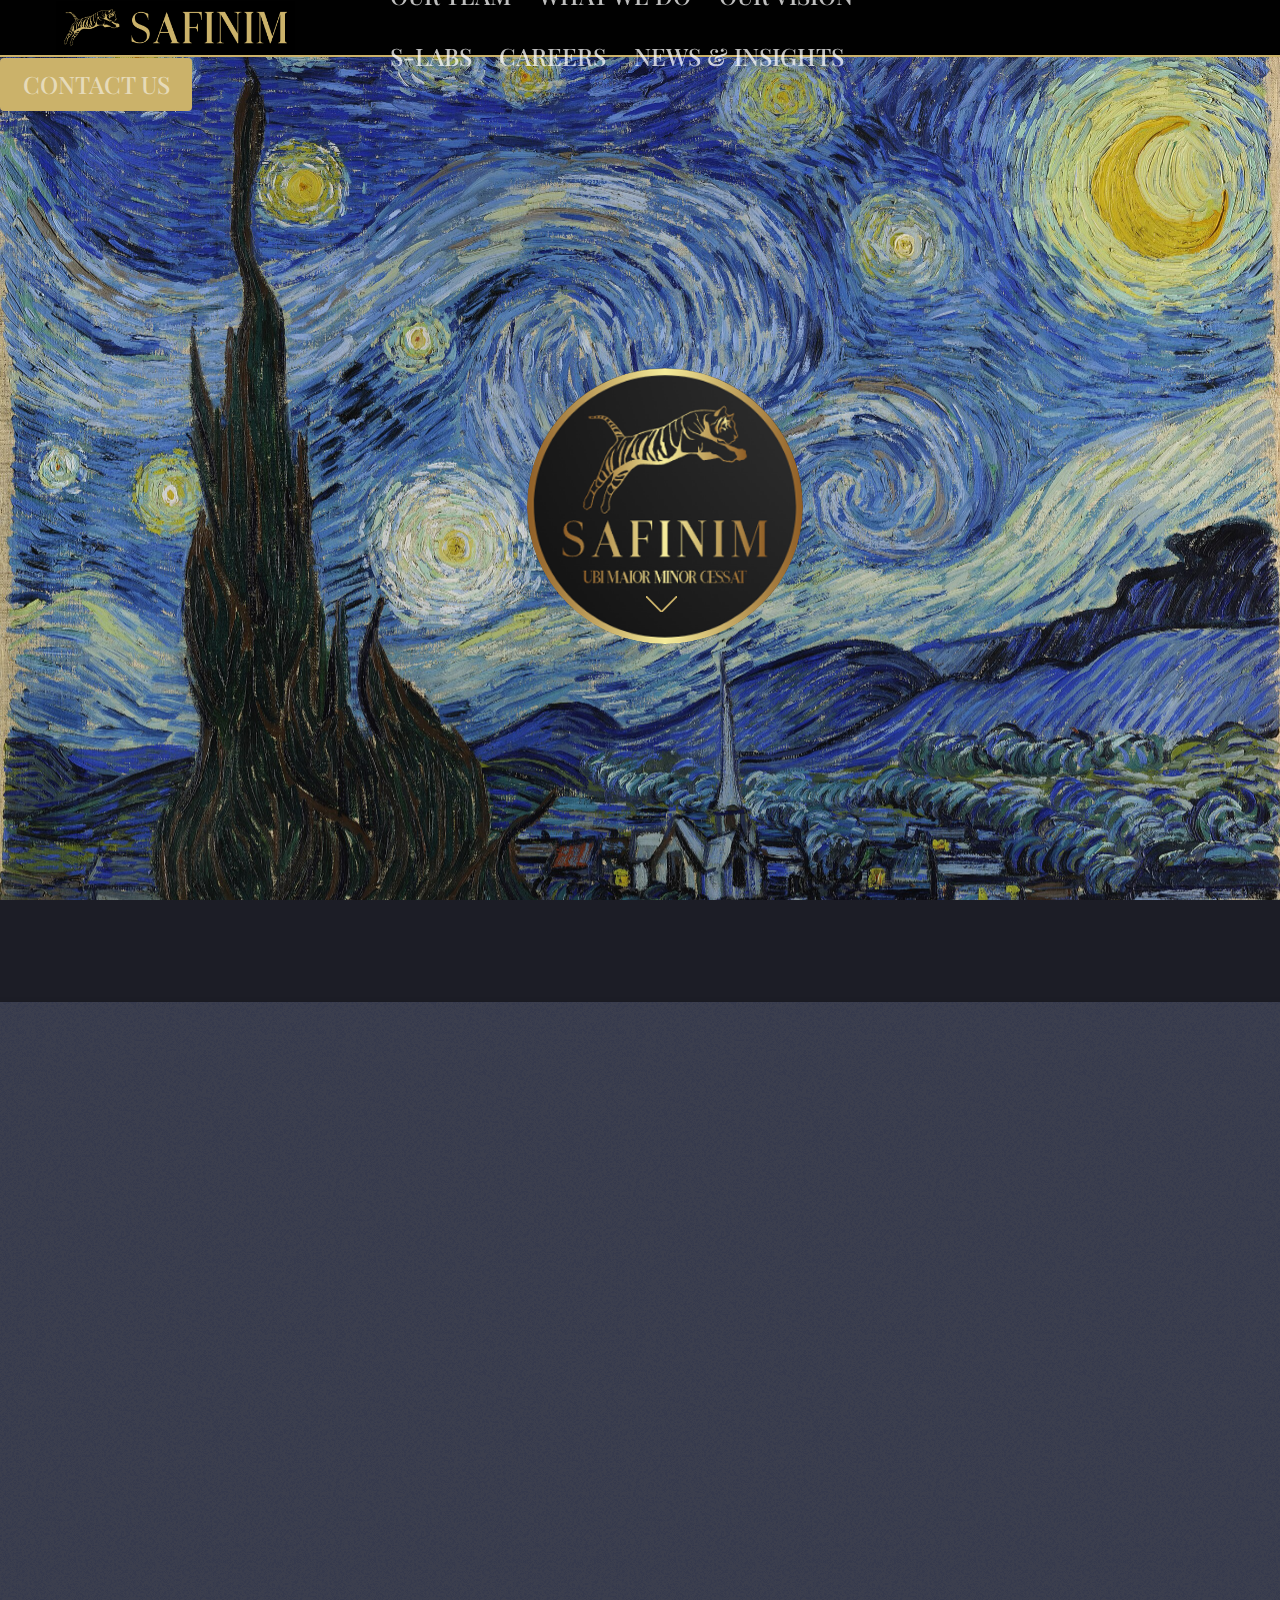
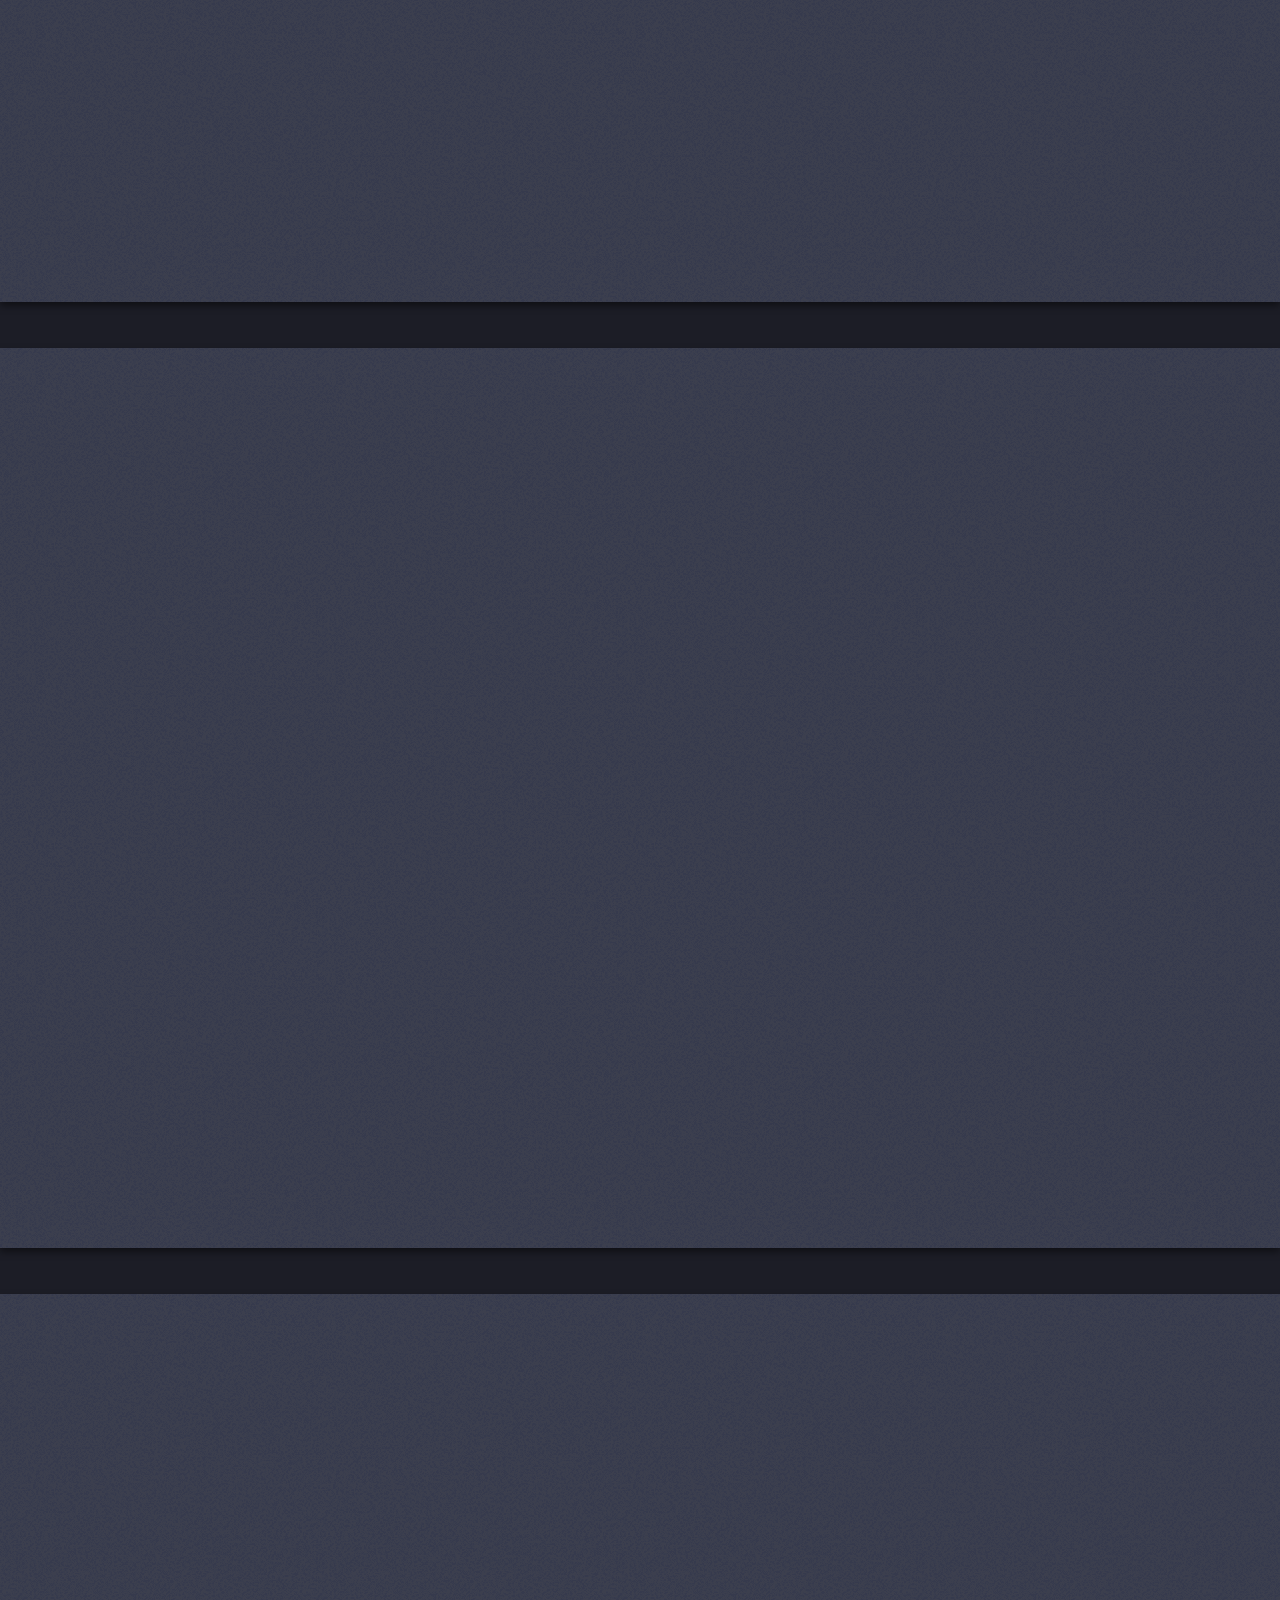
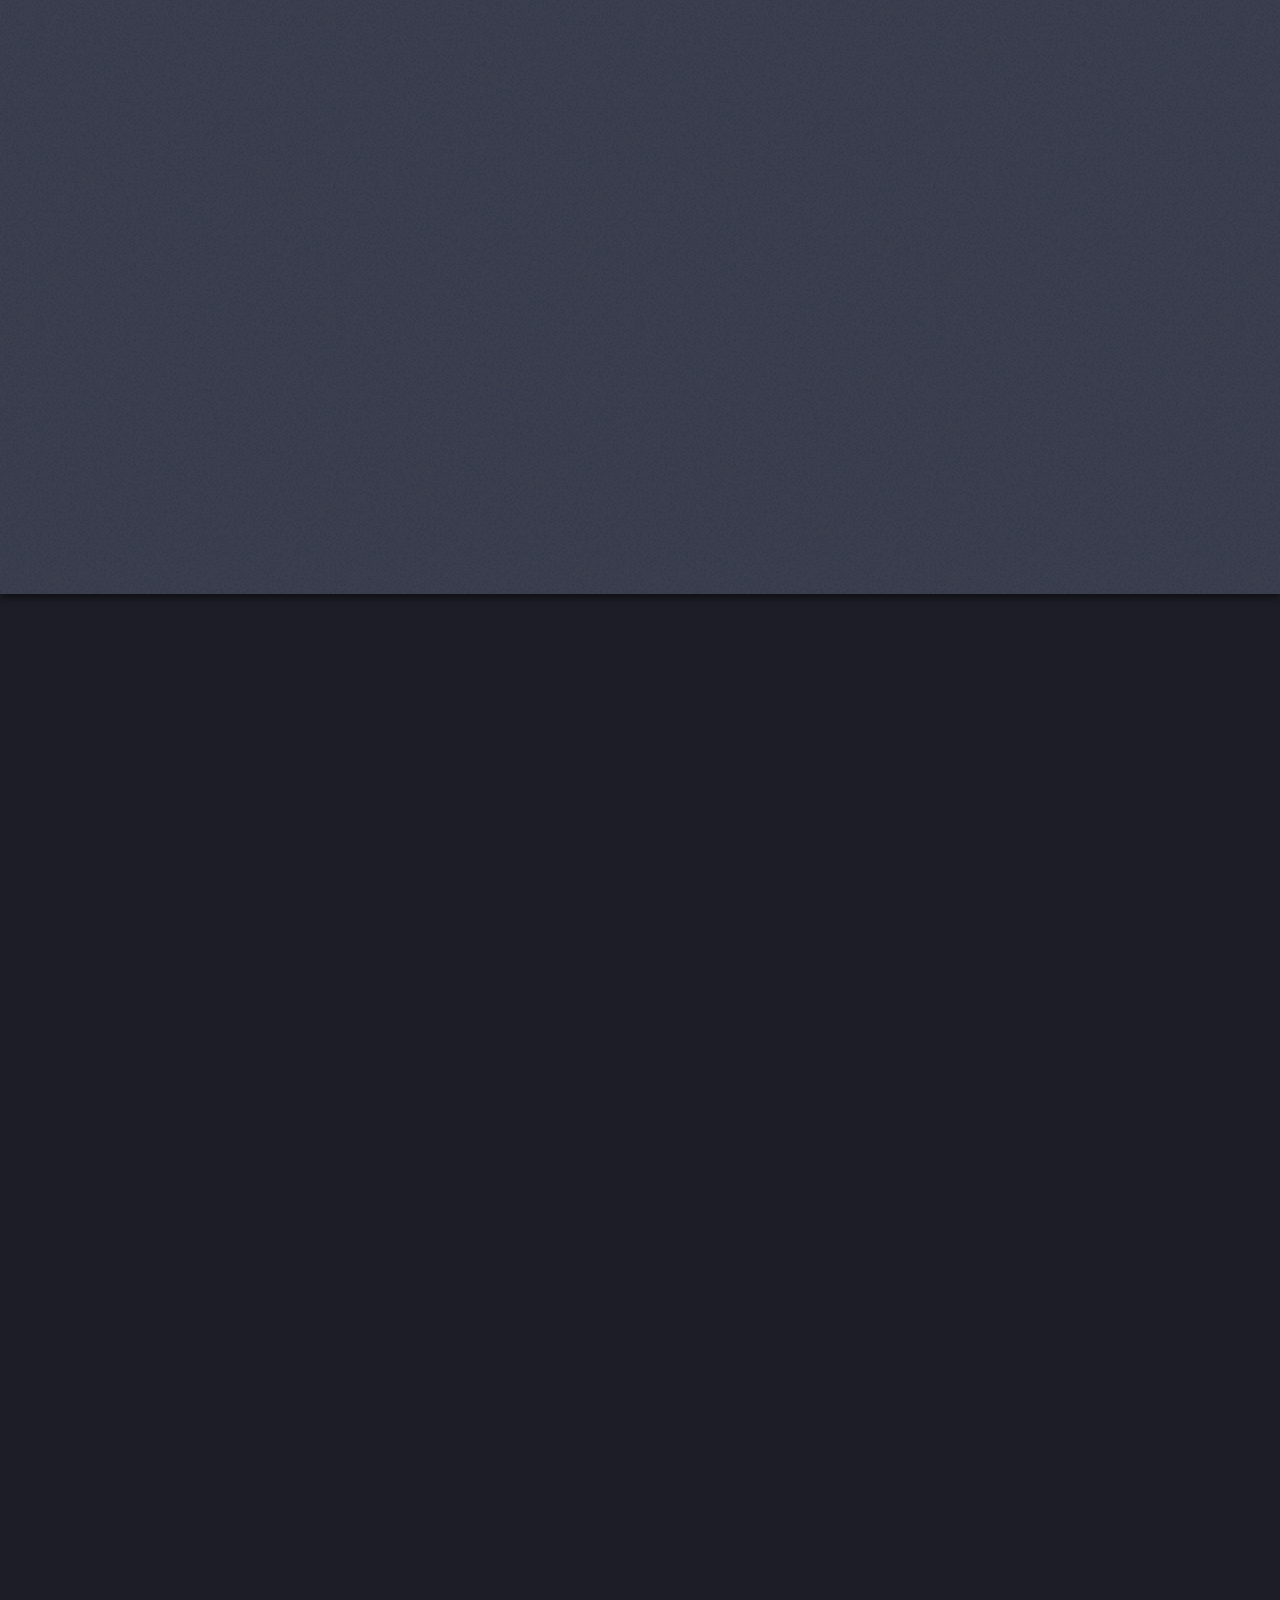
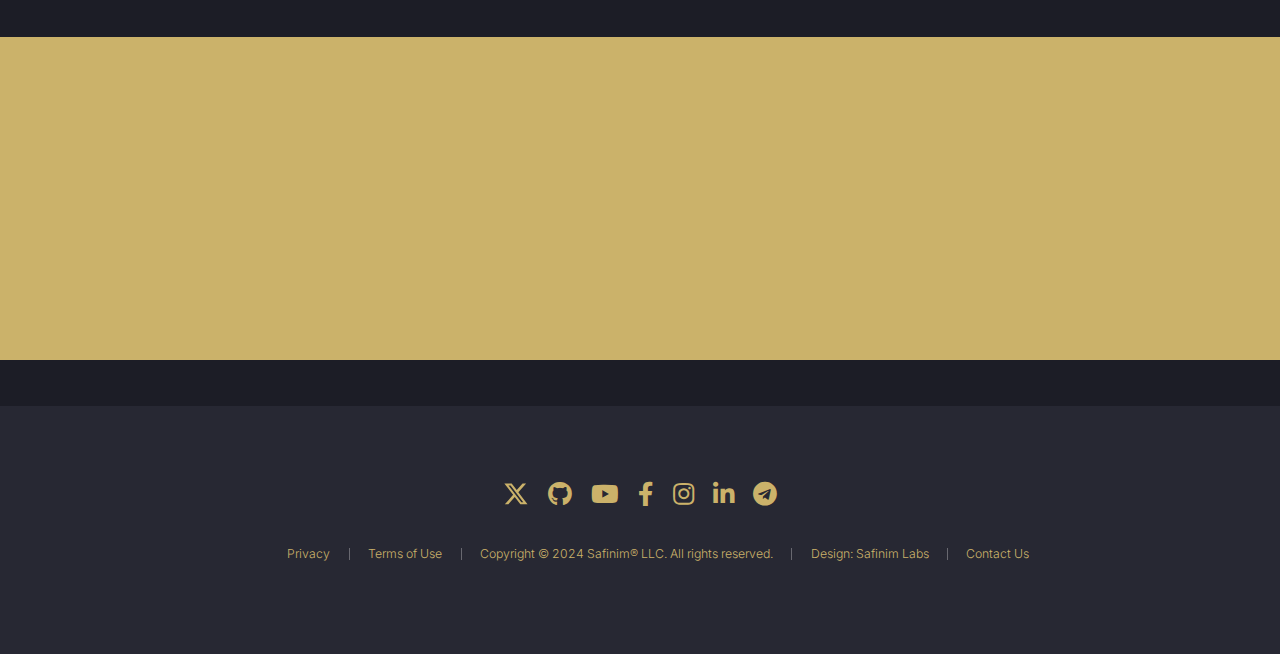
==== commit c175837b: "Update index.html" ====
--- a/index.html
+++ b/index.html
@@ -21,28 +21,31 @@
 				<li id="logo-container" class="current"><a href="./" class="hover-underline-animation" id="logo"><img src="images/logo.png" alt="Logo" /></a></li>
 				<nav id="nav">
 					<ul>
+						<li><a href="our-team" class="hover-underline-animation">OUR TEAM</a></li>
+						<li><a href="what-we-do" class="hover-underline-animation">WHAT WE DO</a></li>
+						<li><a href="our-vision" class="hover-underline-animation">OUR VISION</a></li>
 						<li>
-							<a href="slabs" class="hover-underline-animation">S-LABS</a>
+							<a href="s-labs" class="hover-underline-animation">S-LABS</a>
 						<ul>
-							<li><a href="slabs/left-sidebar.html" class="hover-underline-animation">LEFT SIDEBAR</a></li>
-							<li><a href="slabs/right-sidebar.html" class="hover-underline-animation">RIGHT SIDEBAR</a></li>
-							<li><a href="slabs/no-sidebar.html" class="hover-underline-animation">NO SIDEBAR</a></li>
+							<li><a href="s-labs/left-sidebar.html" class="hover-underline-animation">LEFT SIDEBAR</a></li>
+							<li><a href="s-labs/right-sidebar.html" class="hover-underline-animation">RIGHT SIDEBAR</a></li>
+							<li><a href="s-labs/no-sidebar.html" class="hover-underline-animation">NO SIDEBAR</a></li>
 							<li>
-								<a href="slabs/sconcepts.html" class="hover-underline-animation">S-CONCEPTS</a>
+								<a href="s-labs/s-concepts.html" class="hover-underline-animation">S-CONCEPTS</a>
 								<ul>
-									<li><a href="slabs/sconcepts/cars" class="hover-underline-animation">CARS</a></li>
-									<li><a href="slabs/sconcepts/interjerseys" class="hover-underline-animation">INTER JERSEYS</a></li>
-									<li><a href="slabs/sconcepts/armours" class="hover-underline-animation">ARMOURS</a></li>
-									<li><a href="slabs/sconcepts/ueflags" class="hover-underline-animation">UE FLAGS</a></li>
+									<li><a href="s-labs/s-concepts/cars" class="hover-underline-animation">CARS</a></li>
+									<li><a href="s-labs/s-concepts/inter-jerseys" class="hover-underline-animation">INTER JERSEYS</a></li>
+									<li><a href="s-labs/s-concepts/armours" class="hover-underline-animation">ARMOURS</a></li>
+									<li><a href="s-labs/s-concepts/ue-flags" class="hover-underline-animation">UE FLAGS</a></li>
 								</ul>
 							</li>
 						</ul>
 						</li>
-						<li><a href="labs" class="hover-underline-animation">S-LABS</a></li>
-						<li><a href="elements.html" class="hover-underline-animation">ELEMENTS</a></li>
+						<li><a href="careers" class="hover-underline-animation">CAREERS</a></li>
+						<li><a href="news-and-insights" class="hover-underline-animation">NEWS & INSIGHTS</a></li>
 					</ul>
 				</nav>
-				<h7 id="contact"><a href="contact-us" class="button primary">CONTACT US</a></h7>
+				<h7 id="contact-us"><a href="contact-us" class="button primary">CONTACT US</a></h7>
 			</header>
 
 			<!-- Banner -->
@@ -212,7 +215,7 @@
 					</div>
 					<div class="copyright">
 						<ul class="menu">
-							<li><a href="privacy">Privacy</a></li><li><a href="terms-of-use">Terms of Use</a></li><li>Copyright &copy; 2024 Safinim® LLC. All rights reserved.</li><li>Design: <a href="labs">Safinim Labs</li><li><a href="contact-us">Contact Us</a></li>
+							<li><a href="privacy">Privacy</a></li><li><a href="terms-of-use">Terms of Use</a></li><li>Copyright &copy; 2024 Safinim® LLC. All rights reserved.</li><li>Design: <a href="s-labs">Safinim Labs</li><li><a href="contact-us">Contact Us</a></li>
 						</ul>
 					</div>
 				</footer>
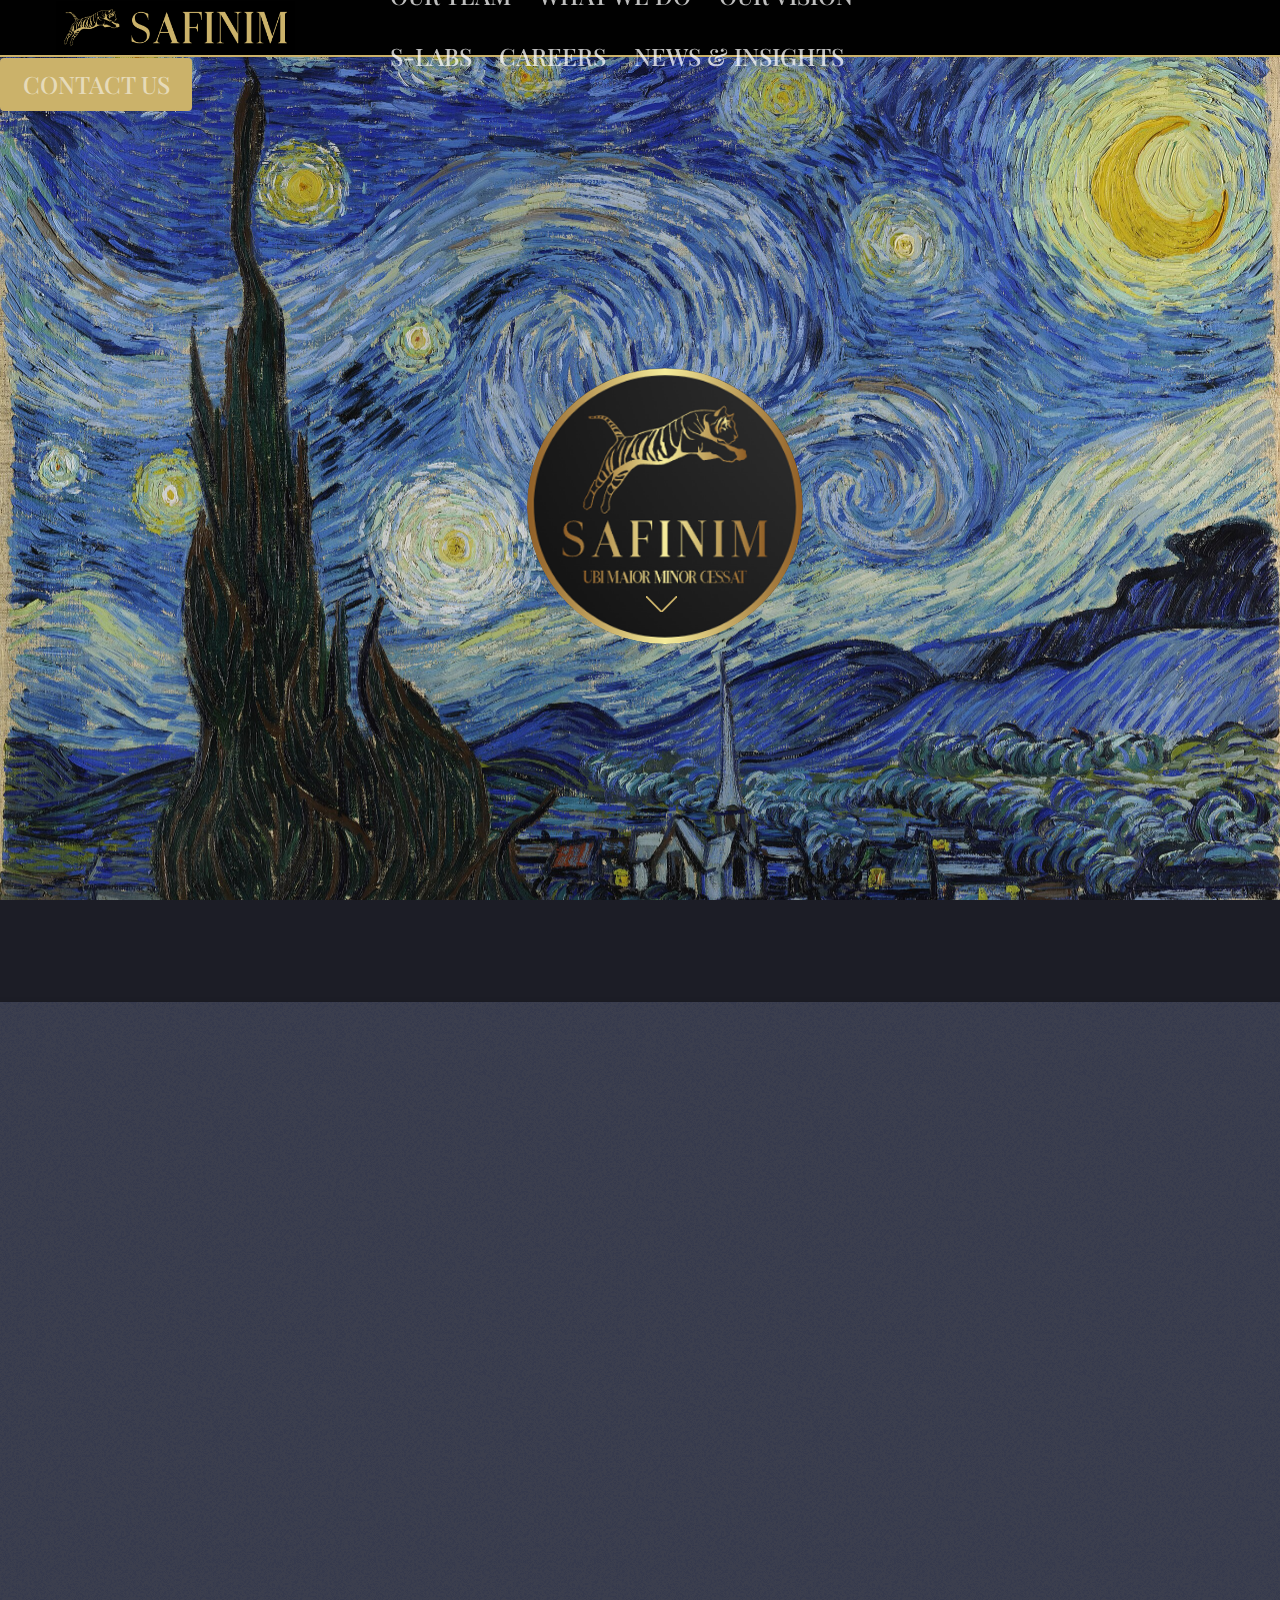
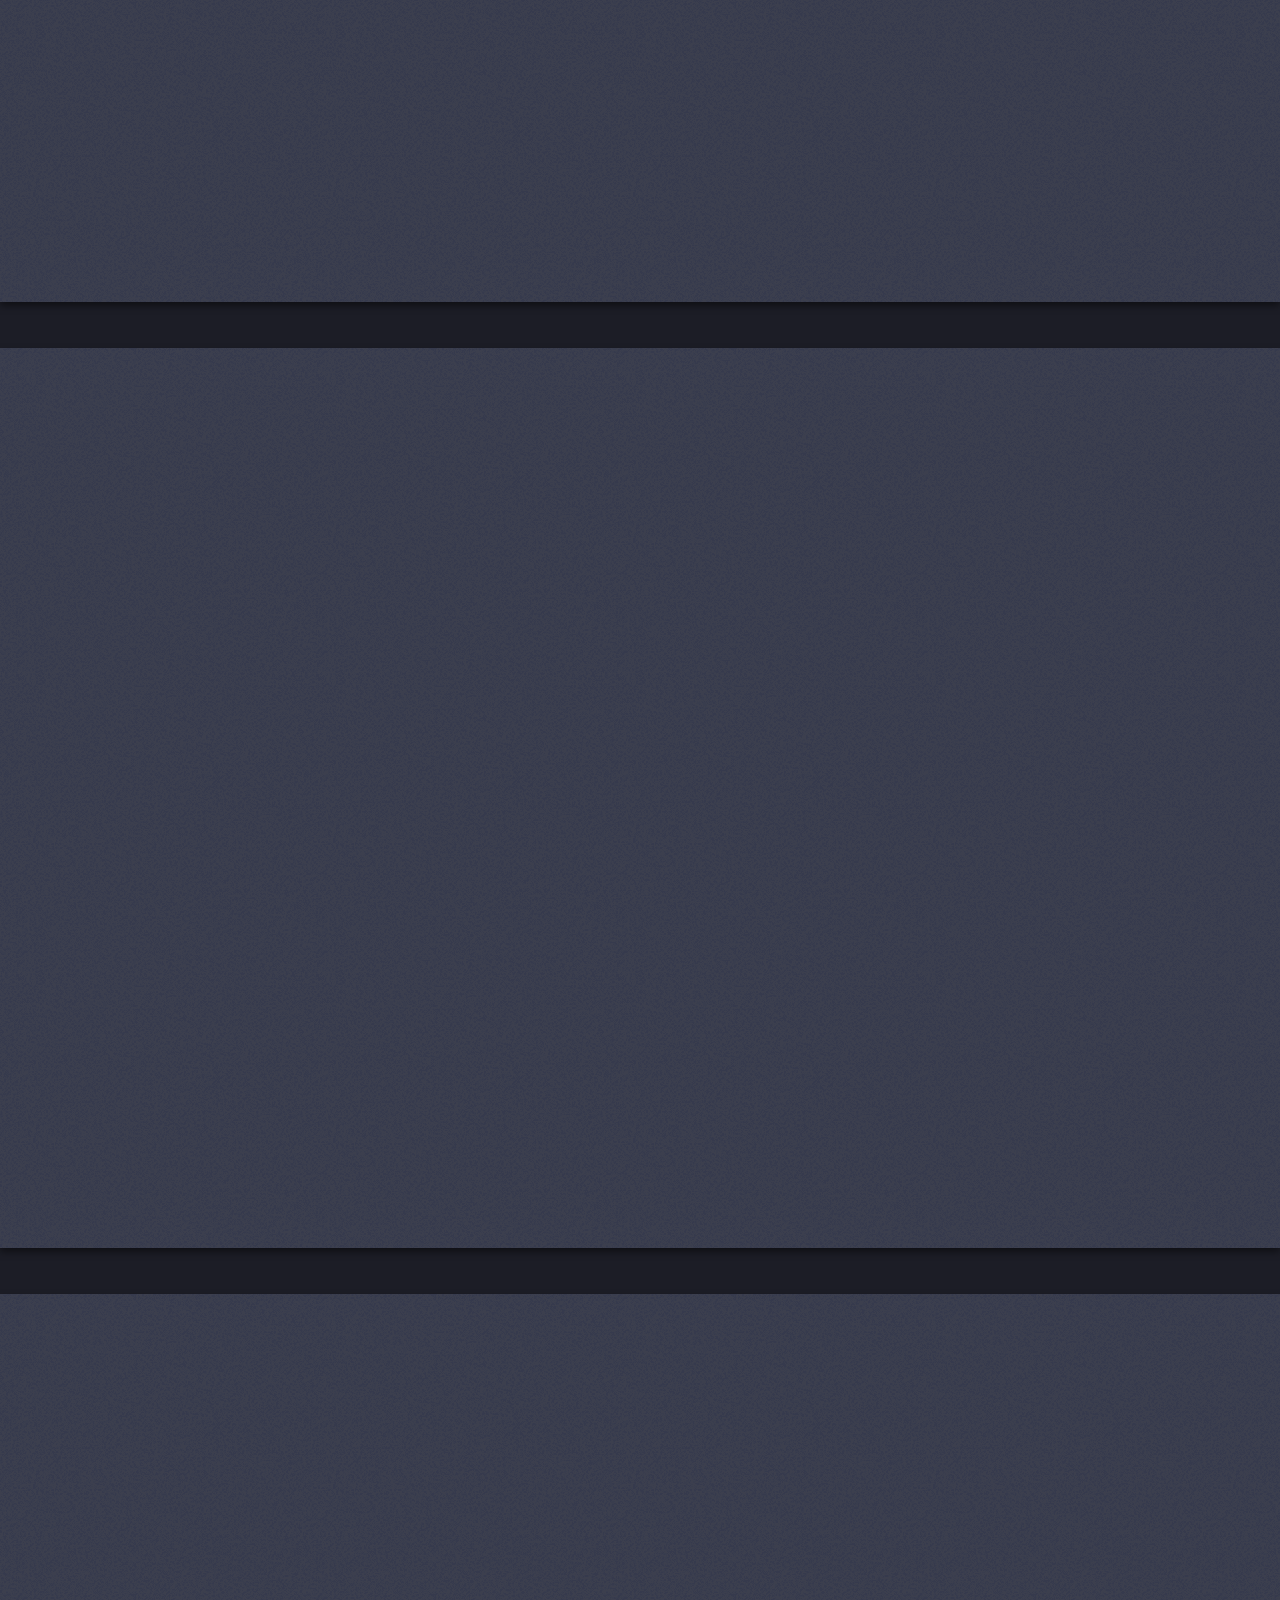
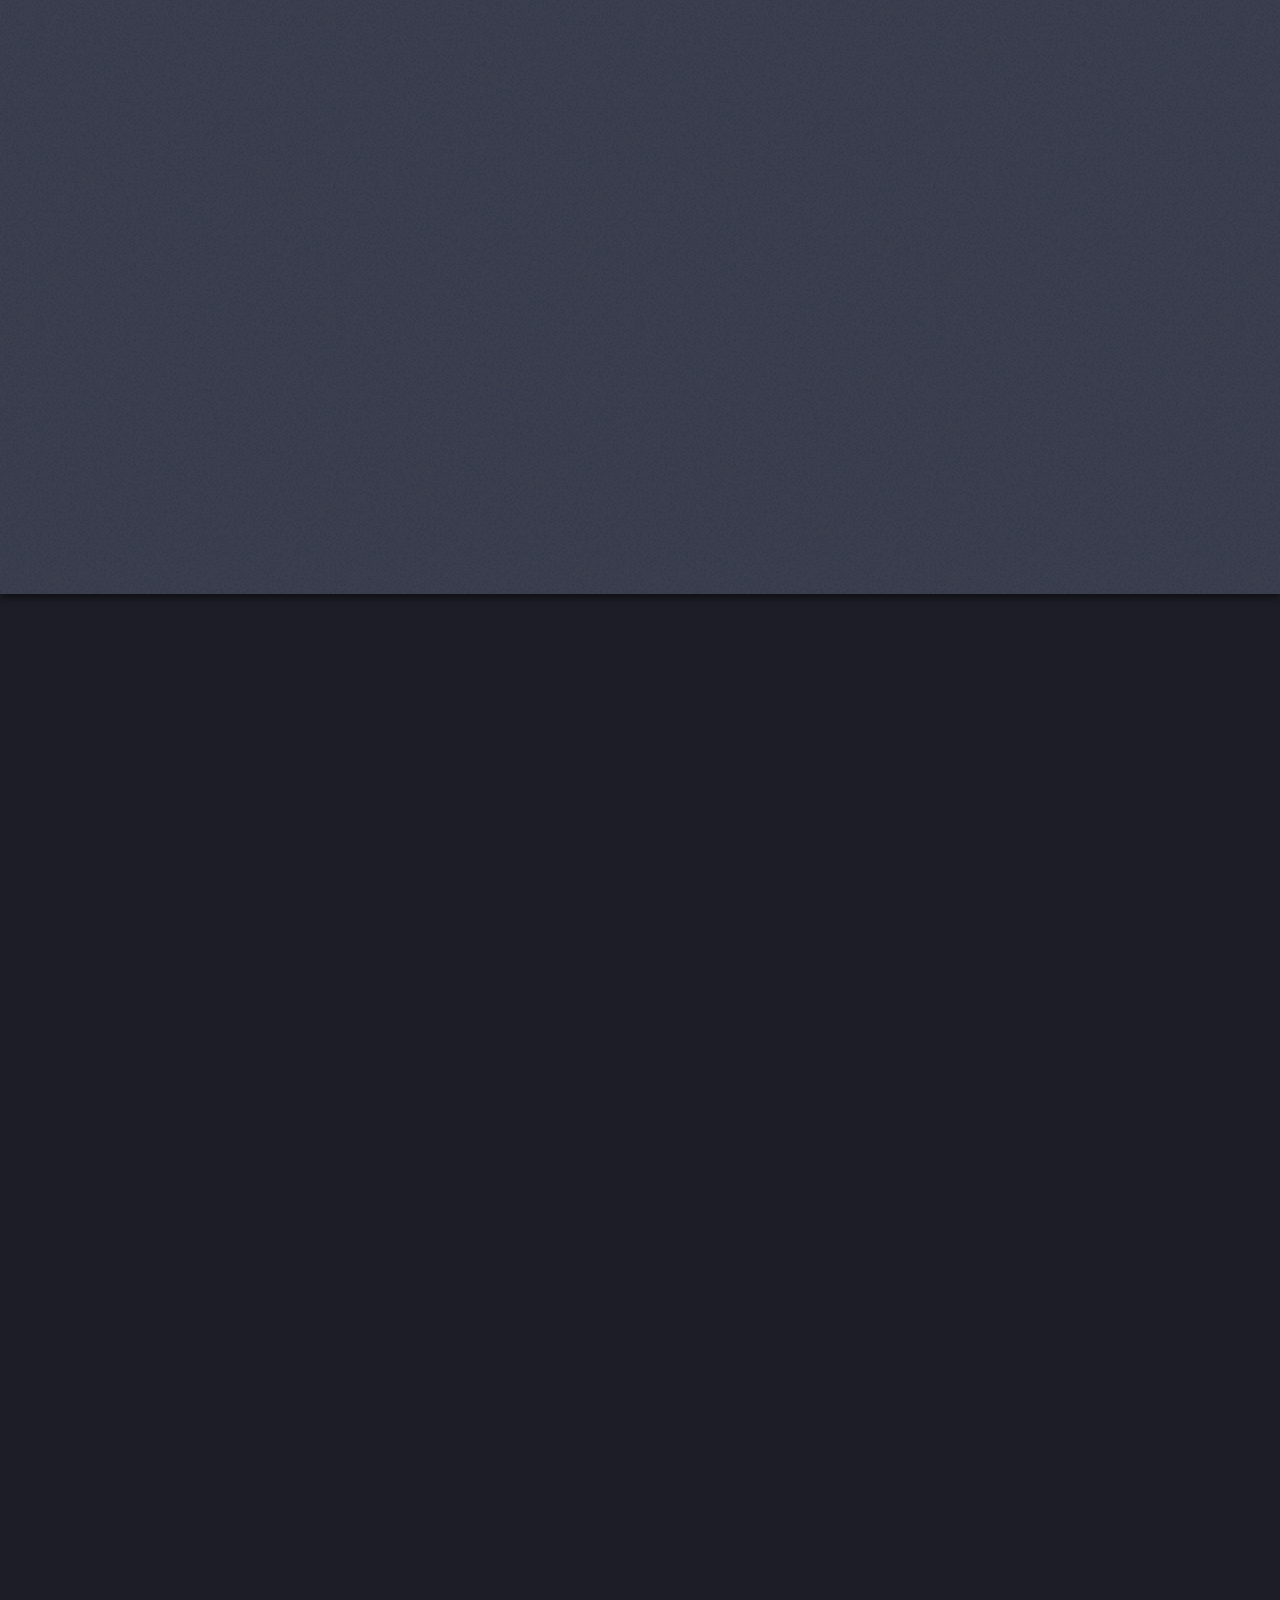
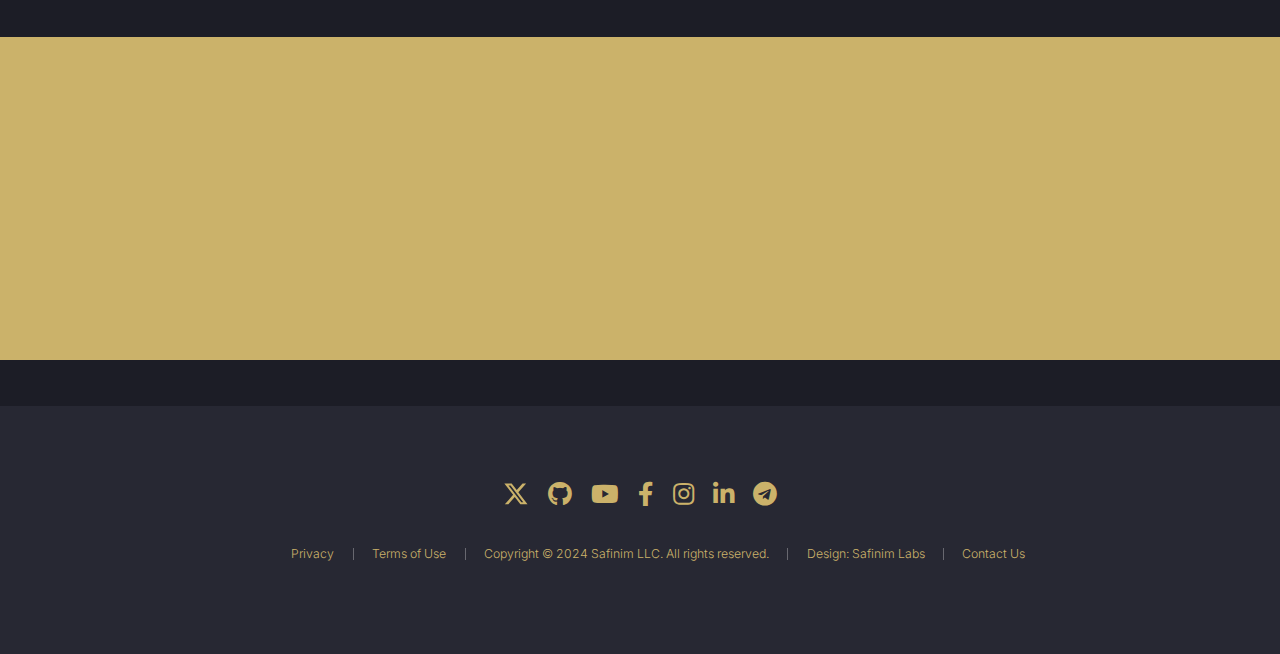
==== commit 517640af: "Update index.html" ====
--- a/index.html
+++ b/index.html
@@ -215,7 +215,7 @@
 					</div>
 					<div class="copyright">
 						<ul class="menu">
-							<li><a href="privacy">Privacy</a></li><li><a href="terms-of-use">Terms of Use</a></li><li>Copyright &copy; 2024 Safinim® LLC. All rights reserved.</li><li>Design: <a href="s-labs">Safinim Labs</li><li><a href="contact-us">Contact Us</a></li>
+							<li><a href="privacy">Privacy</a></li><li><a href="terms-of-use">Terms of Use</a></li><li>Copyright &copy; 2024 Safinim LLC. All rights reserved.</li><li>Design: <a href="s-labs">Safinim Labs</li><li><a href="contact-us">Contact Us</a></li>
 						</ul>
 					</div>
 				</footer>
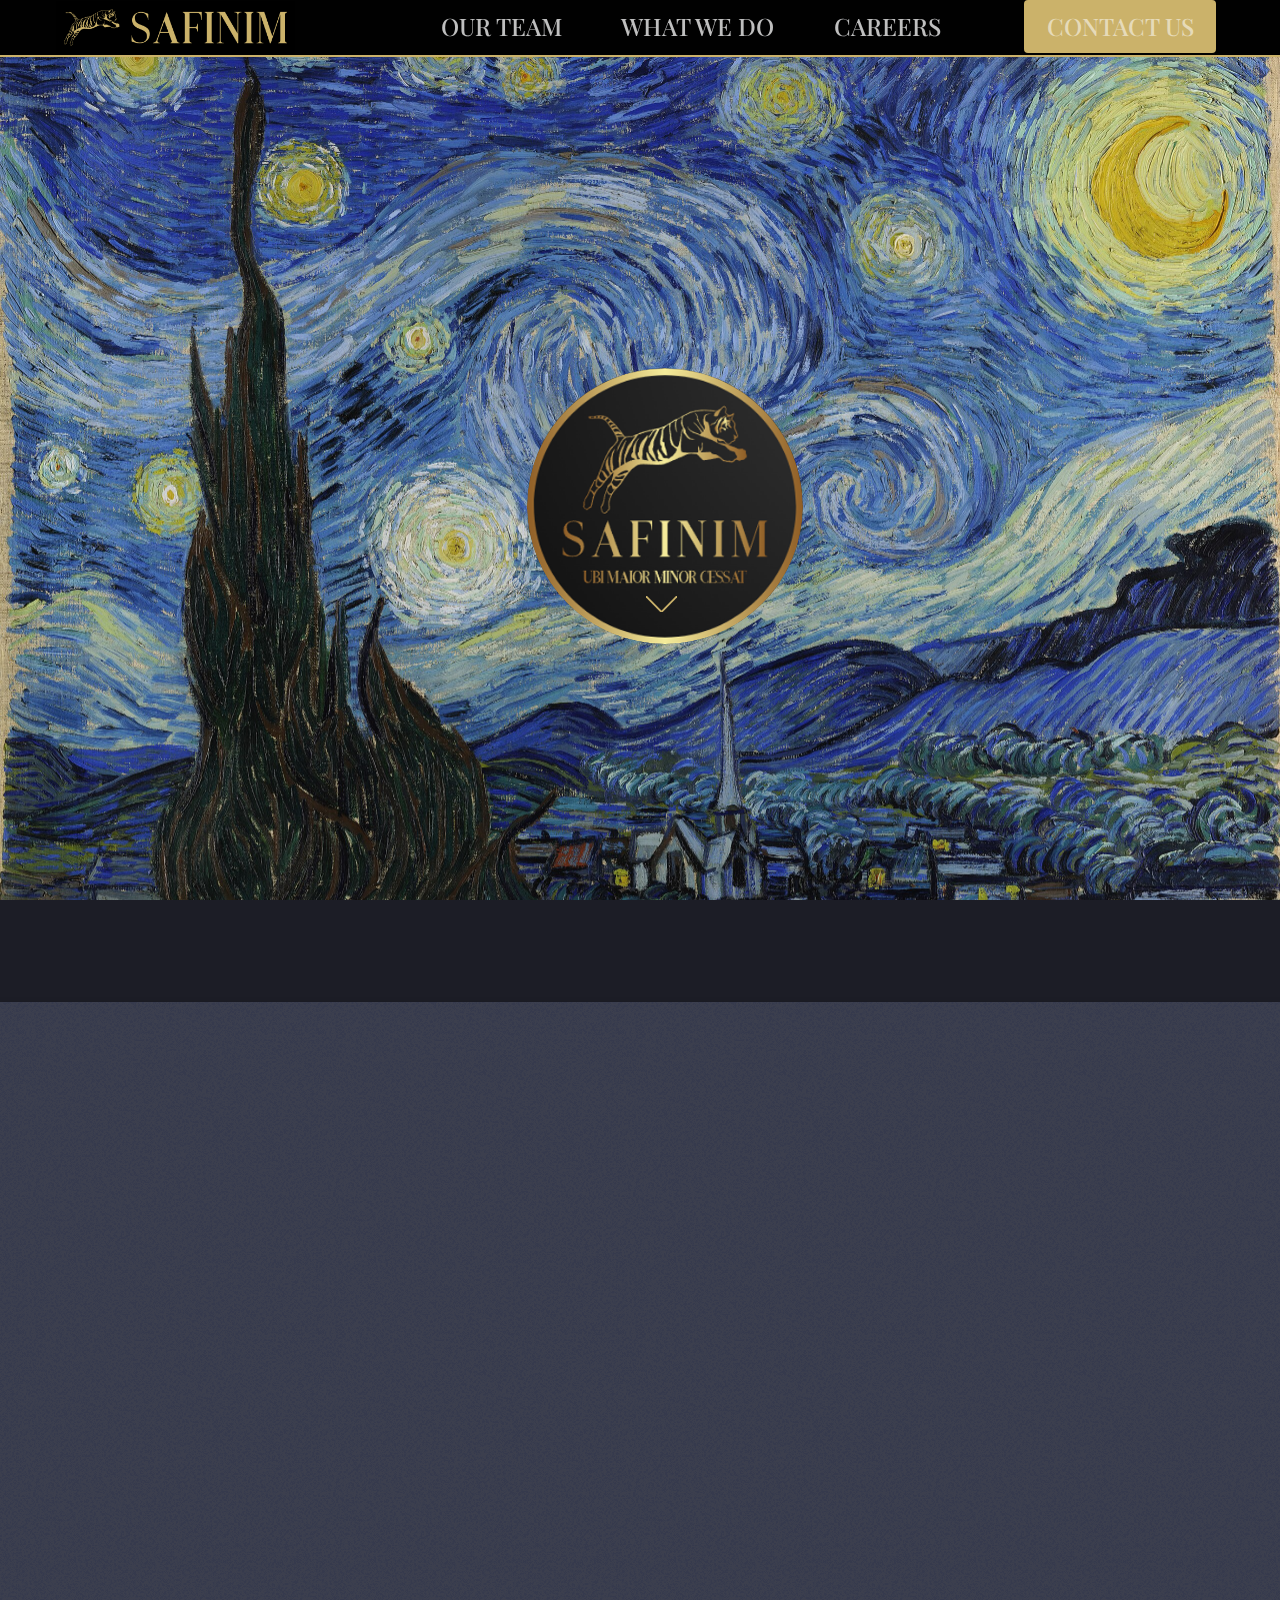
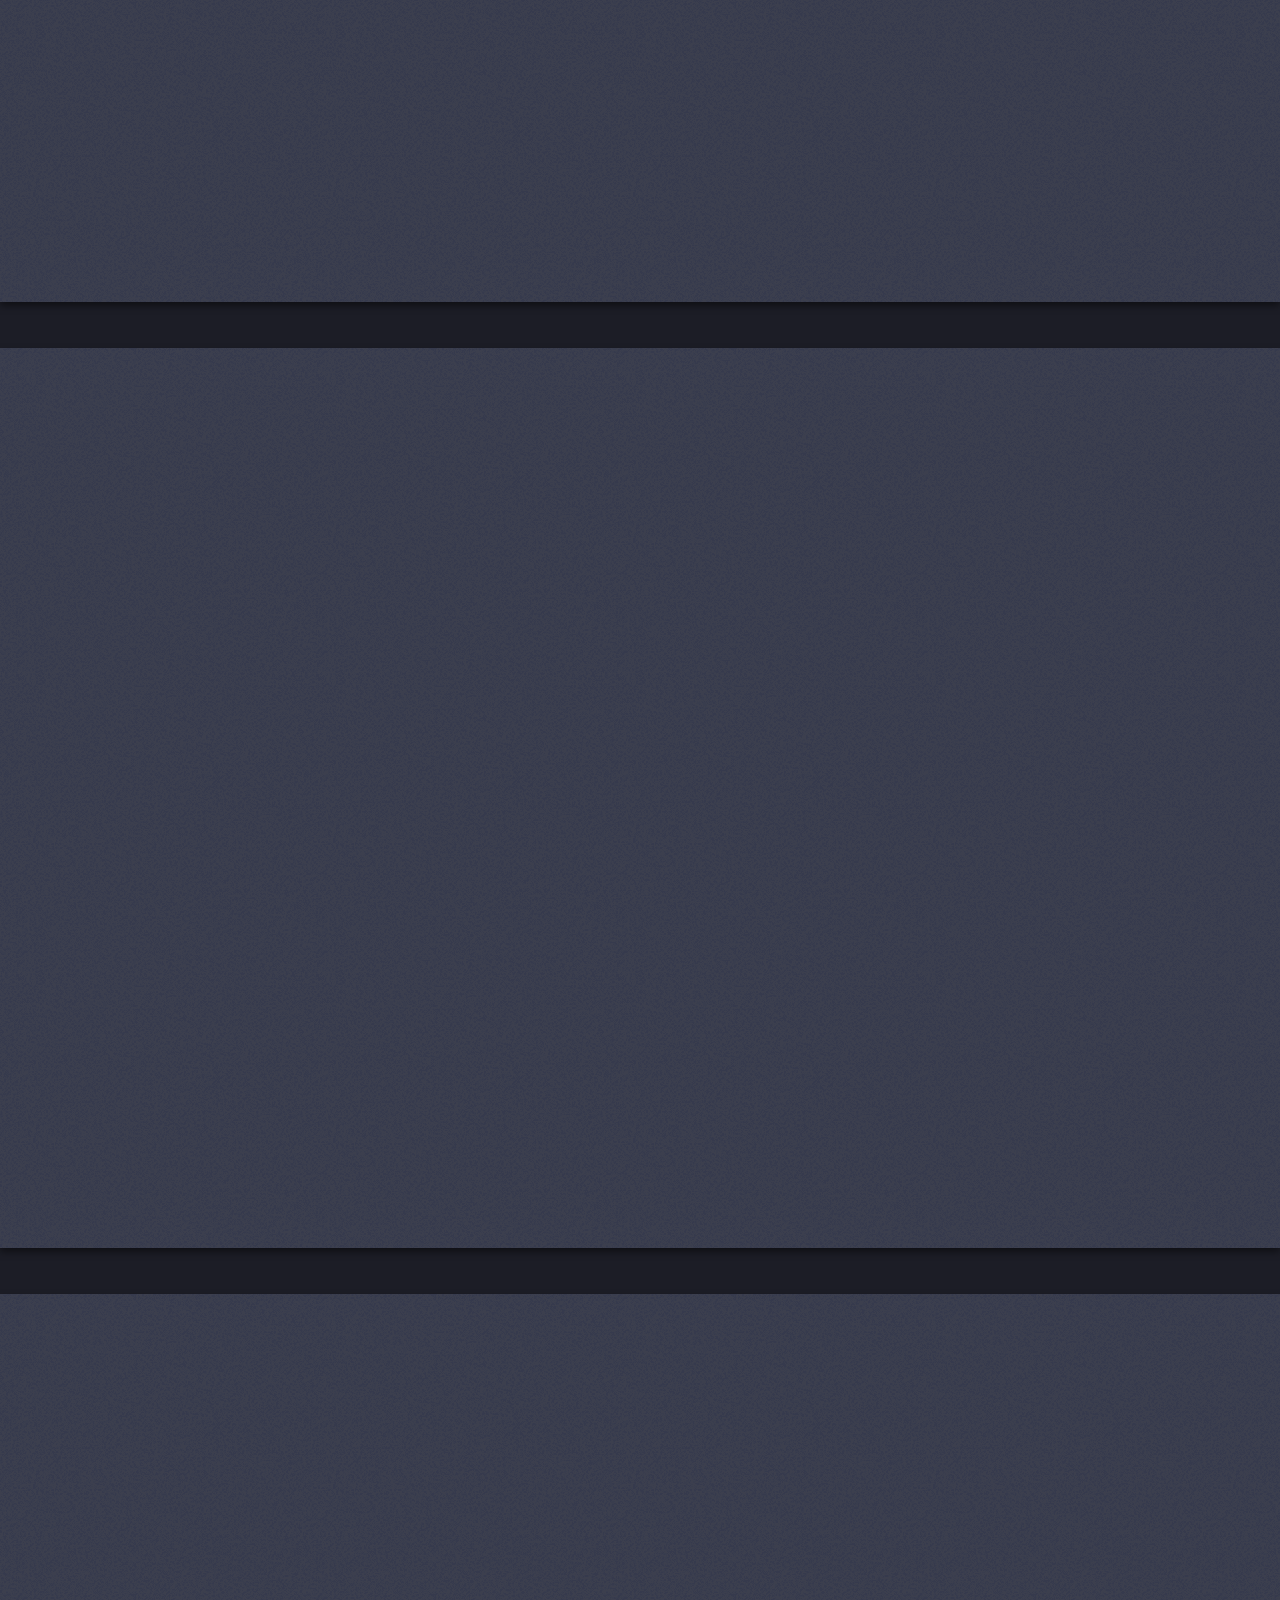
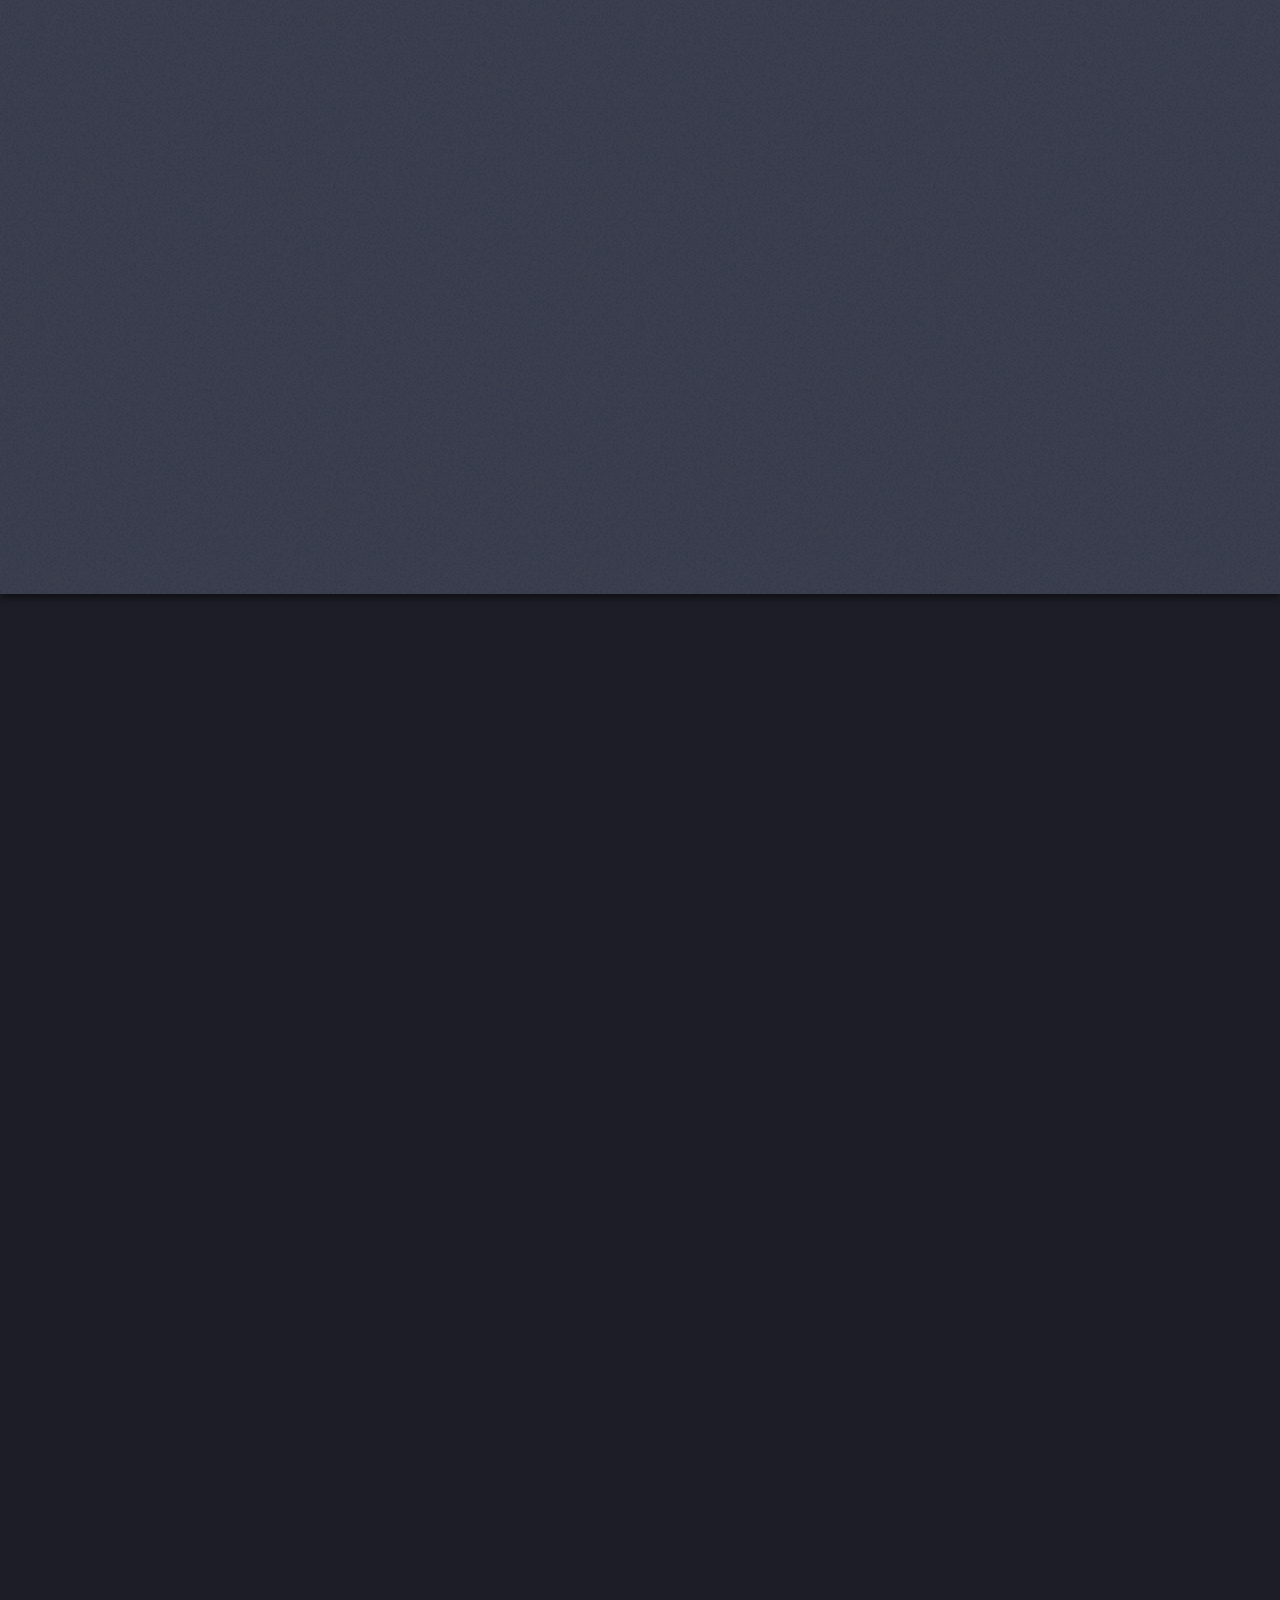
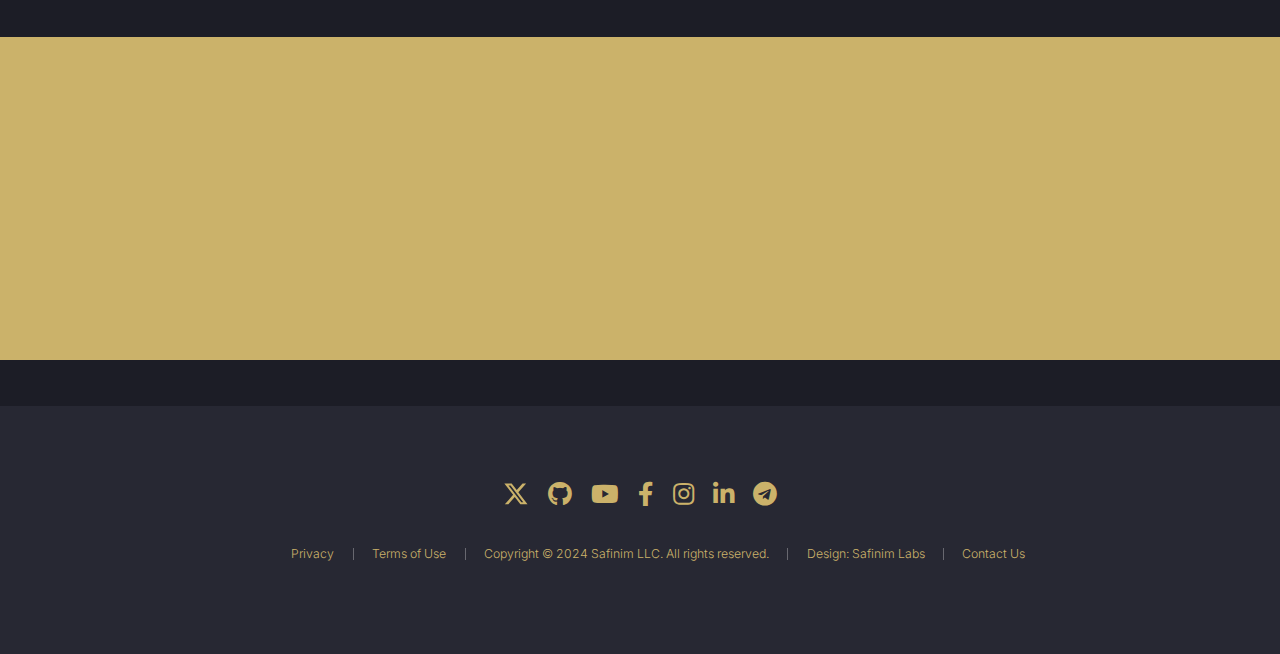
==== commit 5ff1577c: "Update index.html" ====
--- a/index.html
+++ b/index.html
@@ -22,30 +22,37 @@
 				<nav id="nav">
 					<ul>
 						<li><a href="our-team" class="hover-underline-animation">OUR TEAM</a></li>
-						<li><a href="what-we-do" class="hover-underline-animation">WHAT WE DO</a></li>
-						<li><a href="our-vision" class="hover-underline-animation">OUR VISION</a></li>
 						<li>
-							<a href="s-labs" class="hover-underline-animation">S-LABS</a>
+							<a href="what-we-do" class="hover-underline-animation">WHAT WE DO</a>
 						<ul>
-							<li><a href="s-labs/left-sidebar.html" class="hover-underline-animation">LEFT SIDEBAR</a></li>
-							<li><a href="s-labs/right-sidebar.html" class="hover-underline-animation">RIGHT SIDEBAR</a></li>
-							<li><a href="s-labs/no-sidebar.html" class="hover-underline-animation">NO SIDEBAR</a></li>
+							<li><a href="what-we-do/our-vision" class="hover-underline-animation">OUR VISION</a></li>
+							<li><a href="what-we-do/systematic-trading" class="hover-underline-animation">SYSTEMATIC TRADING</a></li>
 							<li>
-								<a href="s-labs/s-concepts.html" class="hover-underline-animation">S-CONCEPTS</a>
-								<ul>
-									<li><a href="s-labs/s-concepts/cars" class="hover-underline-animation">CARS</a></li>
-									<li><a href="s-labs/s-concepts/inter-jerseys" class="hover-underline-animation">INTER JERSEYS</a></li>
-									<li><a href="s-labs/s-concepts/armours" class="hover-underline-animation">ARMOURS</a></li>
-									<li><a href="s-labs/s-concepts/ue-flags" class="hover-underline-animation">UE FLAGS</a></li>
-								</ul>
+								<a href="what-we-do/s-labs" class="hover-underline-animation">S-LABS</a>
+							<ul>
+								<li>
+									<a href="what-we-do/s-labs/s-concepts" class="hover-underline-animation">S-CONCEPTS</a>
+									<ul>
+										<li><a href="what-we-do/s-labs/s-concepts/cars" class="hover-underline-animation">CARS</a></li>
+										<li><a href="what-we-do/s-labs/s-concepts/inter-jerseys" class="hover-underline-animation">INTER JERSEYS</a></li>
+										<li><a href="what-we-do/s-labs/s-concepts/armours" class="hover-underline-animation">ARMOURS</a></li>
+										<li><a href="what-we-do/s-labs/s-concepts/ue-flags" class="hover-underline-animation">UE FLAGS</a></li>
+									</ul>
+								</li>
+								<li><a href="what-we-do/s-labs/visual-art" class="hover-underline-animation">VISUAL ART</a></li>
+								<li><a href="what-we-do/s-labs/screenplays" class="hover-underline-animation">SCREENPLAYS</a></li>
+								<li><a href="what-we-do/s-labs/no-sidebar" class="hover-underline-animation">NO SIDEBAR</a></li>
+							</ul>
 							</li>
+							<li><a href="what-we-do/puzzles" class="hover-underline-animation">PUZZLES</a></li>
+							<li><a href="what-we-do/trips" class="hover-underline-animation">TRIPS</a></li>
+							<li><a href="what-we-do/news-and-insights" class="hover-underline-animation">NEWS & INSIGHTS</a></li>
 						</ul>
 						</li>
 						<li><a href="careers" class="hover-underline-animation">CAREERS</a></li>
-						<li><a href="news-and-insights" class="hover-underline-animation">NEWS & INSIGHTS</a></li>
 					</ul>
 				</nav>
-				<h7 id="contact-us"><a href="contact-us" class="button primary">CONTACT US</a></h7>
+				<h7 id="contact"><a href="contact-us" class="button primary">CONTACT US</a></h7>
 			</header>
 
 			<!-- Banner -->
@@ -186,15 +193,6 @@
 
 			<!-- Footer -->
 				<footer id="footer">
-					<!--<ul class="icons">
-						<li><a href="#" class="icon brands alt fa-twitter"><span class="label">Twitter</span></a></li>
-						<li><a href="#" class="icon brands alt fa-facebook-f"><span class="label">Facebook</span></a></li>
-						<li><a href="#" class="icon brands alt fa-linkedin-in"><span class="label">LinkedIn</span></a></li>
-						<li><a href="#" class="icon brands alt fa-instagram"><span class="label">Instagram</span></a></li>
-						<li><a href="#" class="icon brands alt fa-github"><span class="label">GitHub</span></a></li>
-						<li><a href="#" class="icon solid alt fa-envelope"><span class="label">Email</span></a></li>
-					</ul>-->
-
 					<div class="col-6 col-12-xsmall">
 					<ul class="icons">
 						<li>
--- a/assets/css/main.css
+++ b/assets/css/main.css
@@ -15,6 +15,10 @@
 @import url("https://fonts.googleapis.com/css?family=Poppins");
 @import url("https://fonts.googleapis.com/css?family=Inter");
 @import url("https://fonts.googleapis.com/css?family=Inter+Tight");
+@import url("https://fonts.googleapis.com/css?family=Instrument+Serif");
+@import url("https://fonts.googleapis.com/css?family=Poltawski+Nowy");
+@import url("https://fonts.googleapis.com/css?family=Prata");
+@import url("https://fonts.googleapis.com/css?family=Source+Serif+4");
 
 html, body, div, span, applet, object,
 iframe, h1, h2, h3, h4, h5, h6, p, d1, d2, d3, blockquote,
@@ -3650,8 +3654,8 @@
 		}
 
 			#header nav ul li {
-				display: inline-block;
-				margin-left: 1rem;
+				display: inline-flex;
+				margin-left: 3rem;
 			}
 
 					#header nav ul li a, #header nav ul li span {
@@ -3680,7 +3684,7 @@
 						}
 
 						#header nav ul li a:not(.button):before, #header nav ul li span:not(.button):before {
-							margin-right: 0.5em;
+							margin-right: -0.5em;
 						}
 
 					#header nav ul li.active > a, #header nav ul li.active > span {
@@ -3873,12 +3877,13 @@
 
 	#bannerp {
 		background-attachment: fixed;
-		background-color: #000000;/*#272833;*/
+		background-color: #1c1d26; /*#000000; #272833;*/
 		background-image: url("../../images/privacy.jpg");
-		background-position: center center;
-		background-size: cover;
+		background-repeat: no-repeat;
+		/*background-position: -210vh -40vh;*/
+		background-size: contain;
 		box-shadow: 0 0em 0em 0 rgba(0, 0, 0, 0);
-		min-height: 100vh;
+		min-height: 40vh;
 		position: relative;
 		text-align: center;
 		z-index: 21;
@@ -3957,10 +3962,11 @@
 	background-attachment: fixed;
 	background-color: #000000;/*#272833;*/
 	background-image: url("../../images/termsofuse.webp");
-	background-position: center center;
+	background-repeat: no-repeat;
+	background-position: 100% -50vh;
 	background-size: cover;
 	box-shadow: 0 0em 0em 0 rgba(0, 0, 0, 0);
-	min-height: 100vh;
+	min-height: 10vh;
 	position: relative;
 	text-align: center;
 	z-index: 21;
@@ -3969,7 +3975,7 @@
 	#bannertou:before {
 		content: '';
 		display: inline-block;
-		height: 100vh;
+		height: 40vh;
 		vertical-align: middle;
 		width: 1%;
 	}
@@ -4138,6 +4144,31 @@
 		font-family: "Playfair Display", serif;
 		color: #cbb26a !important;
 		margin-bottom: 0;
+	}
+
+/* Bannercontent */
+
+#bannercontent {
+	font-family: Inter, sans-serif;
+	/*color: #cbb26a !important;*/
+	color: #C7AE6A;
+	background: inherit;
+	font-weight: 400;
+	text-align: center;
+	padding: 4.5em 0 4.5em 0;
+	margin-bottom: 0;
+}
+
+	#bannercontent header > h2 {
+		font-family: "Playfair Display", serif;
+		color: #cbb26a !important;
+		margin-top: -2rem;
+	}
+
+	#bannercontent header > p {
+		font-family: "Playfair Display", serif;
+		color: #cbb26a !important;
+		margin-top: 4rem;
 	}
 
 /* Footer */
@@ -5530,4 +5561,4 @@
 						padding: 0;
 					}
 	
-	}+	}
